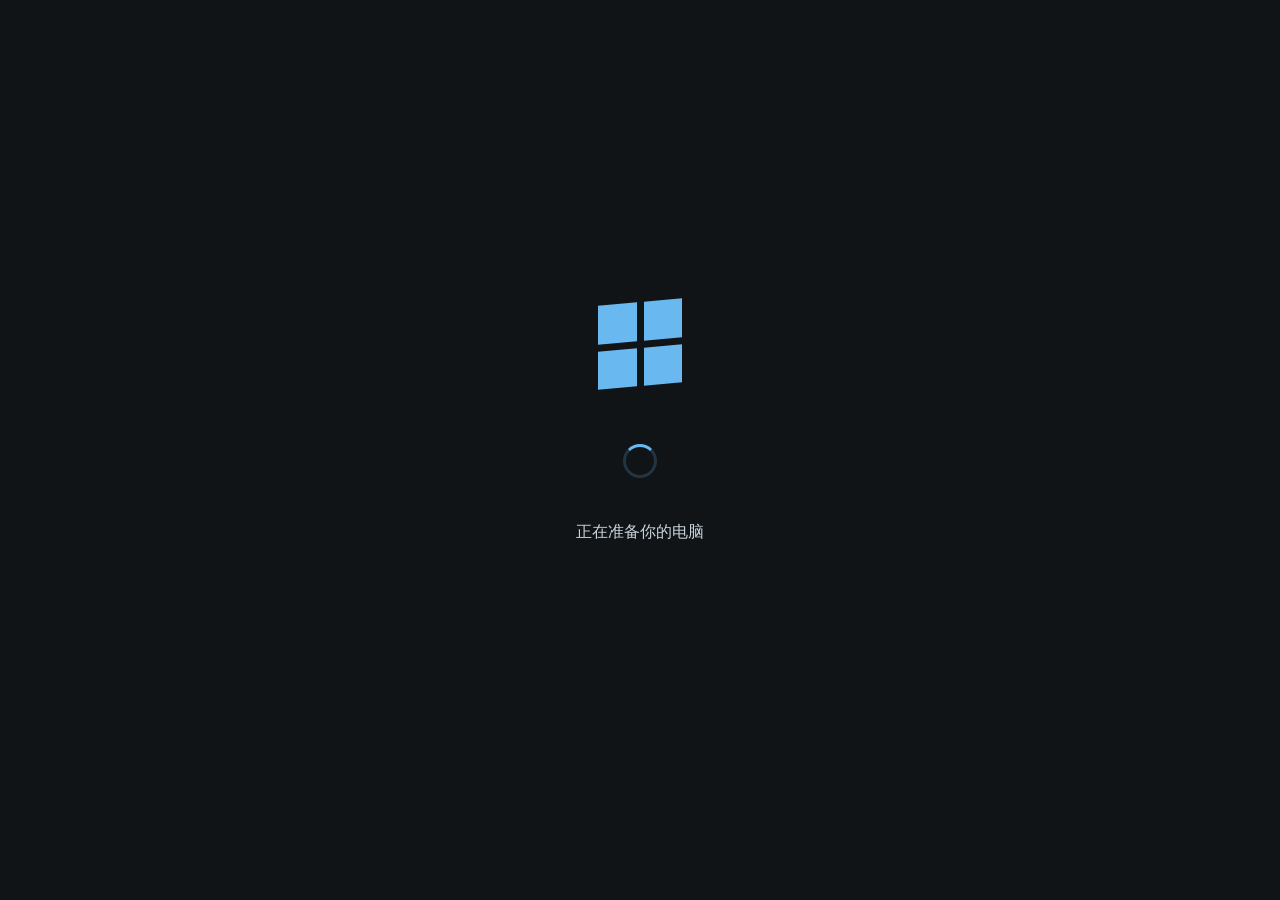
==== index.html @ 52cd8ab9 "deploy: publish obfuscated A/B builds" ====
<!doctype html>
<html lang="zh-CN">
  <head>
    <meta charset="UTF-8" />
    <meta name="viewport" content="width=device-width, initial-scale=1.0" />
    <meta name="theme-color" content="#18333e" />
    <link rel="icon" type="image/svg+xml" href="./favicon.svg" />
    <meta name="description" content="新生上线自由探索样品：在新电脑桌面自由探索，操作自动形成成绩记录与对应 Flag。" />
    <title>新生上线 · 自由探索电脑</title>
    <script type="module" crossorigin src="./assets/index-BXFyCwIq.js"></script>
    <link rel="stylesheet" crossorigin href="./assets/index-CsnojSTi.css">
  </head>
  <body>
    <div id="root"></div>
  </body>
</html>
---- assets/index-CsnojSTi.css ----
*,:before,:after{--tw-border-spacing-x: 0;--tw-border-spacing-y: 0;--tw-translate-x: 0;--tw-translate-y: 0;--tw-rotate: 0;--tw-skew-x: 0;--tw-skew-y: 0;--tw-scale-x: 1;--tw-scale-y: 1;--tw-pan-x: ;--tw-pan-y: ;--tw-pinch-zoom: ;--tw-scroll-snap-strictness: proximity;--tw-gradient-from-position: ;--tw-gradient-via-position: ;--tw-gradient-to-position: ;--tw-ordinal: ;--tw-slashed-zero: ;--tw-numeric-figure: ;--tw-numeric-spacing: ;--tw-numeric-fraction: ;--tw-ring-inset: ;--tw-ring-offset-width: 0px;--tw-ring-offset-color: #fff;--tw-ring-color: rgb(59 130 246 / .5);--tw-ring-offset-shadow: 0 0 #0000;--tw-ring-shadow: 0 0 #0000;--tw-shadow: 0 0 #0000;--tw-shadow-colored: 0 0 #0000;--tw-blur: ;--tw-brightness: ;--tw-contrast: ;--tw-grayscale: ;--tw-hue-rotate: ;--tw-invert: ;--tw-saturate: ;--tw-sepia: ;--tw-drop-shadow: ;--tw-backdrop-blur: ;--tw-backdrop-brightness: ;--tw-backdrop-contrast: ;--tw-backdrop-grayscale: ;--tw-backdrop-hue-rotate: ;--tw-backdrop-invert: ;--tw-backdrop-opacity: ;--tw-backdrop-saturate: ;--tw-backdrop-sepia: ;--tw-contain-size: ;--tw-contain-layout: ;--tw-contain-paint: ;--tw-contain-style: }::backdrop{--tw-border-spacing-x: 0;--tw-border-spacing-y: 0;--tw-translate-x: 0;--tw-translate-y: 0;--tw-rotate: 0;--tw-skew-x: 0;--tw-skew-y: 0;--tw-scale-x: 1;--tw-scale-y: 1;--tw-pan-x: ;--tw-pan-y: ;--tw-pinch-zoom: ;--tw-scroll-snap-strictness: proximity;--tw-gradient-from-position: ;--tw-gradient-via-position: ;--tw-gradient-to-position: ;--tw-ordinal: ;--tw-slashed-zero: ;--tw-numeric-figure: ;--tw-numeric-spacing: ;--tw-numeric-fraction: ;--tw-ring-inset: ;--tw-ring-offset-width: 0px;--tw-ring-offset-color: #fff;--tw-ring-color: rgb(59 130 246 / .5);--tw-ring-offset-shadow: 0 0 #0000;--tw-ring-shadow: 0 0 #0000;--tw-shadow: 0 0 #0000;--tw-shadow-colored: 0 0 #0000;--tw-blur: ;--tw-brightness: ;--tw-contrast: ;--tw-grayscale: ;--tw-hue-rotate: ;--tw-invert: ;--tw-saturate: ;--tw-sepia: ;--tw-drop-shadow: ;--tw-backdrop-blur: ;--tw-backdrop-brightness: ;--tw-backdrop-contrast: ;--tw-backdrop-grayscale: ;--tw-backdrop-hue-rotate: ;--tw-backdrop-invert: ;--tw-backdrop-opacity: ;--tw-backdrop-saturate: ;--tw-backdrop-sepia: ;--tw-contain-size: ;--tw-contain-layout: ;--tw-contain-paint: ;--tw-contain-style: }*,:before,:after{box-sizing:border-box;border-width:0;border-style:solid;border-color:#e5e7eb}:before,:after{--tw-content: ""}html,:host{line-height:1.5;-webkit-text-size-adjust:100%;-moz-tab-size:4;-o-tab-size:4;tab-size:4;font-family:ui-sans-serif,system-ui,sans-serif,"Apple Color Emoji","Segoe UI Emoji",Segoe UI Symbol,"Noto Color Emoji";font-feature-settings:normal;font-variation-settings:normal;-webkit-tap-highlight-color:transparent}body{margin:0;line-height:inherit}hr{height:0;color:inherit;border-top-width:1px}abbr:where([title]){-webkit-text-decoration:underline dotted;text-decoration:underline dotted}h1,h2,h3,h4,h5,h6{font-size:inherit;font-weight:inherit}a{color:inherit;text-decoration:inherit}b,strong{font-weight:bolder}code,kbd,samp,pre{font-family:ui-monospace,SFMono-Regular,Menlo,Monaco,Consolas,Liberation Mono,Courier New,monospace;font-feature-settings:normal;font-variation-settings:normal;font-size:1em}small{font-size:80%}sub,sup{font-size:75%;line-height:0;position:relative;vertical-align:baseline}sub{bottom:-.25em}sup{top:-.5em}table{text-indent:0;border-color:inherit;border-collapse:collapse}button,input,optgroup,select,textarea{font-family:inherit;font-feature-settings:inherit;font-variation-settings:inherit;font-size:100%;font-weight:inherit;line-height:inherit;letter-spacing:inherit;color:inherit;margin:0;padding:0}button,select{text-transform:none}button,input:where([type=button]),input:where([type=reset]),input:where([type=submit]){-webkit-appearance:button;background-color:transparent;background-image:none}:-moz-focusring{outline:auto}:-moz-ui-invalid{box-shadow:none}progress{vertical-align:baseline}::-webkit-inner-spin-button,::-webkit-outer-spin-button{height:auto}[type=search]{-webkit-appearance:textfield;outline-offset:-2px}::-webkit-search-decoration{-webkit-appearance:none}::-webkit-file-upload-button{-webkit-appearance:button;font:inherit}summary{display:list-item}blockquote,dl,dd,h1,h2,h3,h4,h5,h6,hr,figure,p,pre{margin:0}fieldset{margin:0;padding:0}legend{padding:0}ol,ul,menu{list-style:none;margin:0;padding:0}dialog{padding:0}textarea{resize:vertical}input::-moz-placeholder,textarea::-moz-placeholder{opacity:1;color:#9ca3af}input::placeholder,textarea::placeholder{opacity:1;color:#9ca3af}button,[role=button]{cursor:pointer}:disabled{cursor:default}img,svg,video,canvas,audio,iframe,embed,object{display:block;vertical-align:middle}img,video{max-width:100%;height:auto}[hidden]:where(:not([hidden=until-found])){display:none}:root{--background: 165 12% 94%;--foreground: 197 42% 16%;--border: 165 13% 86%;--ring: 176 69% 28%}html{min-width:320px;background:#edf1f0}body{margin:0;min-width:320px;min-height:100dvh;font-family:Microsoft YaHei,PingFang SC,Noto Sans CJK SC,Source Han Sans SC,sans-serif;color:#18303b;background:#edf1f0;-webkit-font-smoothing:antialiased;text-rendering:optimizeLegibility}button,input{font-family:inherit}::-moz-selection{color:#18303b;background:#b9ddd5}::selection{color:#18303b;background:#b9ddd5}.sr-only{position:absolute;width:1px;height:1px;padding:0;margin:-1px;overflow:hidden;clip:rect(0,0,0,0);white-space:nowrap;border-width:0}.pointer-events-none{pointer-events:none}.visible{visibility:visible}.invisible{visibility:hidden}.fixed{position:fixed}.absolute{position:absolute}.relative{position:relative}.inset-0{inset:0}.inset-x-0{left:0;right:0}.inset-y-0{top:0;bottom:0}.-bottom-12{bottom:-3rem}.-left-12{left:-3rem}.-right-12{right:-3rem}.-top-12{top:-3rem}.bottom-0{bottom:0}.left-0{left:0}.left-1\/2{left:50%}.left-2{left:.5rem}.left-\[50\%\]{left:50%}.right-0{right:0}.right-1{right:.25rem}.right-2{right:.5rem}.right-3{right:.75rem}.right-4{right:1rem}.top-0{top:0}.top-1\.5{top:.375rem}.top-1\/2{top:50%}.top-3\.5{top:.875rem}.top-4{top:1rem}.top-\[1px\]{top:1px}.top-\[50\%\]{top:50%}.top-\[60\%\]{top:60%}.top-full{top:100%}.isolate{isolation:isolate}.z-10{z-index:10}.z-20{z-index:20}.z-50{z-index:50}.z-\[1\]{z-index:1}.order-first{order:-9999}.order-last{order:9999}.col-start-2{grid-column-start:2}.row-span-2{grid-row:span 2 / span 2}.row-start-1{grid-row-start:1}.\!m-0{margin:0!important}.-mx-1{margin-left:-.25rem;margin-right:-.25rem}.-my-2{margin-top:-.5rem;margin-bottom:-.5rem}.mx-2{margin-left:.5rem;margin-right:.5rem}.mx-3\.5{margin-left:.875rem;margin-right:.875rem}.mx-auto{margin-left:auto;margin-right:auto}.my-0{margin-top:0;margin-bottom:0}.my-0\.5{margin-top:.125rem;margin-bottom:.125rem}.my-1{margin-top:.25rem;margin-bottom:.25rem}.-ml-4{margin-left:-1rem}.-mt-4{margin-top:-1rem}.mb-2{margin-bottom:.5rem}.mb-3{margin-bottom:.75rem}.ml-1{margin-left:.25rem}.ml-4{margin-left:1rem}.ml-auto{margin-left:auto}.mt-1\.5{margin-top:.375rem}.mt-2{margin-top:.5rem}.mt-4{margin-top:1rem}.mt-auto{margin-top:auto}.line-clamp-1{overflow:hidden;display:-webkit-box;-webkit-box-orient:vertical;-webkit-line-clamp:1}.line-clamp-2{overflow:hidden;display:-webkit-box;-webkit-box-orient:vertical;-webkit-line-clamp:2}.block{display:block}.flex{display:flex}.inline-flex{display:inline-flex}.table{display:table}.table-caption{display:table-caption}.table-cell{display:table-cell}.table-row{display:table-row}.grid{display:grid}.contents{display:contents}.hidden{display:none}.aspect-square{aspect-ratio:1 / 1}.aspect-video{aspect-ratio:16 / 9}.size-10{width:2.5rem;height:2.5rem}.size-2{width:.5rem;height:.5rem}.size-2\.5{width:.625rem;height:.625rem}.size-3{width:.75rem;height:.75rem}.size-3\.5{width:.875rem;height:.875rem}.size-4{width:1rem;height:1rem}.size-6{width:1.5rem;height:1.5rem}.size-7{width:1.75rem;height:1.75rem}.size-8{width:2rem;height:2rem}.size-9{width:2.25rem;height:2.25rem}.size-auto{width:auto;height:auto}.size-full{width:100%;height:100%}.h-1\.5{height:.375rem}.h-10{height:2.5rem}.h-12{height:3rem}.h-2{height:.5rem}.h-2\.5{height:.625rem}.h-4{height:1rem}.h-5{height:1.25rem}.h-6{height:1.5rem}.h-7{height:1.75rem}.h-8{height:2rem}.h-9{height:2.25rem}.h-\[1\.15rem\]{height:1.15rem}.h-\[calc\(100\%-1px\)\]{height:calc(100% - 1px)}.h-\[var\(--radix-navigation-menu-viewport-height\)\]{height:var(--radix-navigation-menu-viewport-height)}.h-\[var\(--radix-select-trigger-height\)\]{height:var(--radix-select-trigger-height)}.h-auto{height:auto}.h-full{height:100%}.h-px{height:1px}.h-svh{height:100svh}.max-h-\[300px\]{max-height:300px}.min-h-0{min-height:0px}.min-h-16{min-height:4rem}.min-h-4{min-height:1rem}.min-h-svh{min-height:100svh}.w-0{width:0px}.w-1{width:.25rem}.w-2{width:.5rem}.w-2\.5{width:.625rem}.w-3{width:.75rem}.w-3\/4{width:75%}.w-4{width:1rem}.w-5{width:1.25rem}.w-64{width:16rem}.w-72{width:18rem}.w-8{width:2rem}.w-9{width:2.25rem}.w-\[100px\]{width:100px}.w-auto{width:auto}.w-fit{width:-moz-fit-content;width:fit-content}.w-full{width:100%}.w-max{width:-moz-max-content;width:max-content}.w-px{width:1px}.min-w-0{min-width:0px}.min-w-10{min-width:2.5rem}.min-w-5{min-width:1.25rem}.min-w-8{min-width:2rem}.min-w-9{min-width:2.25rem}.min-w-\[12rem\]{min-width:12rem}.min-w-\[8rem\]{min-width:8rem}.min-w-\[var\(--radix-select-trigger-width\)\]{min-width:var(--radix-select-trigger-width)}.max-w-\[calc\(100\%-2rem\)\]{max-width:calc(100% - 2rem)}.max-w-max{max-width:-moz-max-content;max-width:max-content}.max-w-sm{max-width:24rem}.flex-1{flex:1 1 0%}.shrink-0{flex-shrink:0}.grow{flex-grow:1}.grow-0{flex-grow:0}.basis-full{flex-basis:100%}.caption-bottom{caption-side:bottom}.border-collapse{border-collapse:collapse}.-translate-x-1\/2{--tw-translate-x: -50%;transform:translate(var(--tw-translate-x),var(--tw-translate-y)) rotate(var(--tw-rotate)) skew(var(--tw-skew-x)) skewY(var(--tw-skew-y)) scaleX(var(--tw-scale-x)) scaleY(var(--tw-scale-y))}.-translate-x-px{--tw-translate-x: -1px;transform:translate(var(--tw-translate-x),var(--tw-translate-y)) rotate(var(--tw-rotate)) skew(var(--tw-skew-x)) skewY(var(--tw-skew-y)) scaleX(var(--tw-scale-x)) scaleY(var(--tw-scale-y))}.-translate-y-1\/2{--tw-translate-y: -50%;transform:translate(var(--tw-translate-x),var(--tw-translate-y)) rotate(var(--tw-rotate)) skew(var(--tw-skew-x)) skewY(var(--tw-skew-y)) scaleX(var(--tw-scale-x)) scaleY(var(--tw-scale-y))}.translate-x-\[-50\%\]{--tw-translate-x: -50%;transform:translate(var(--tw-translate-x),var(--tw-translate-y)) rotate(var(--tw-rotate)) skew(var(--tw-skew-x)) skewY(var(--tw-skew-y)) scaleX(var(--tw-scale-x)) scaleY(var(--tw-scale-y))}.translate-x-px{--tw-translate-x: 1px;transform:translate(var(--tw-translate-x),var(--tw-translate-y)) rotate(var(--tw-rotate)) skew(var(--tw-skew-x)) skewY(var(--tw-skew-y)) scaleX(var(--tw-scale-x)) scaleY(var(--tw-scale-y))}.translate-y-0\.5{--tw-translate-y: .125rem;transform:translate(var(--tw-translate-x),var(--tw-translate-y)) rotate(var(--tw-rotate)) skew(var(--tw-skew-x)) skewY(var(--tw-skew-y)) scaleX(var(--tw-scale-x)) scaleY(var(--tw-scale-y))}.translate-y-\[-50\%\]{--tw-translate-y: -50%;transform:translate(var(--tw-translate-x),var(--tw-translate-y)) rotate(var(--tw-rotate)) skew(var(--tw-skew-x)) skewY(var(--tw-skew-y)) scaleX(var(--tw-scale-x)) scaleY(var(--tw-scale-y))}.translate-y-\[calc\(-50\%_-_2px\)\]{--tw-translate-y: calc(-50% - 2px) ;transform:translate(var(--tw-translate-x),var(--tw-translate-y)) rotate(var(--tw-rotate)) skew(var(--tw-skew-x)) skewY(var(--tw-skew-y)) scaleX(var(--tw-scale-x)) scaleY(var(--tw-scale-y))}.rotate-45{--tw-rotate: 45deg;transform:translate(var(--tw-translate-x),var(--tw-translate-y)) rotate(var(--tw-rotate)) skew(var(--tw-skew-x)) skewY(var(--tw-skew-y)) scaleX(var(--tw-scale-x)) scaleY(var(--tw-scale-y))}.rotate-90{--tw-rotate: 90deg;transform:translate(var(--tw-translate-x),var(--tw-translate-y)) rotate(var(--tw-rotate)) skew(var(--tw-skew-x)) skewY(var(--tw-skew-y)) scaleX(var(--tw-scale-x)) scaleY(var(--tw-scale-y))}.transform{transform:translate(var(--tw-translate-x),var(--tw-translate-y)) rotate(var(--tw-rotate)) skew(var(--tw-skew-x)) skewY(var(--tw-skew-y)) scaleX(var(--tw-scale-x)) scaleY(var(--tw-scale-y))}@keyframes caret-blink{0%,70%,to{opacity:1}20%,50%{opacity:0}}.animate-caret-blink{animation:caret-blink 1.25s ease-out infinite}@keyframes pulse{50%{opacity:.5}}.animate-pulse{animation:pulse 2s cubic-bezier(.4,0,.6,1) infinite}.animate-spin{animation:spin 1s linear infinite}.cursor-default{cursor:default}.cursor-text{cursor:text}.touch-none{touch-action:none}.select-none{-webkit-user-select:none;-moz-user-select:none;user-select:none}.resize-none{resize:none}.resize{resize:both}.scroll-my-1{scroll-margin-top:.25rem;scroll-margin-bottom:.25rem}.scroll-py-1{scroll-padding-top:.25rem;scroll-padding-bottom:.25rem}.list-disc{list-style-type:disc}.list-none{list-style-type:none}.auto-rows-min{grid-auto-rows:min-content}.grid-cols-\[0_1fr\]{grid-template-columns:0 1fr}.grid-rows-\[auto_auto\]{grid-template-rows:auto auto}.flex-row{flex-direction:row}.flex-col{flex-direction:column}.flex-col-reverse{flex-direction:column-reverse}.flex-wrap{flex-wrap:wrap}.place-content-center{place-content:center}.items-start{align-items:flex-start}.items-end{align-items:flex-end}.items-center{align-items:center}.items-stretch{align-items:stretch}.justify-start{justify-content:flex-start}.justify-center{justify-content:center}.justify-between{justify-content:space-between}.justify-items-start{justify-items:start}.gap-0\.5{gap:.125rem}.gap-1{gap:.25rem}.gap-1\.5{gap:.375rem}.gap-2{gap:.5rem}.gap-2\.5{gap:.625rem}.gap-3{gap:.75rem}.gap-4{gap:1rem}.gap-6{gap:1.5rem}.gap-7{gap:1.75rem}.gap-\[--spacing\(var\(--gap\)\)\]{gap:var(--spacing(var(--gap)))}.gap-y-0\.5{row-gap:.125rem}.self-start{align-self:flex-start}.self-stretch{align-self:stretch}.justify-self-end{justify-self:end}.overflow-auto{overflow:auto}.overflow-hidden{overflow:hidden}.overflow-x-auto{overflow-x:auto}.overflow-y-auto{overflow-y:auto}.overflow-x-hidden{overflow-x:hidden}.whitespace-nowrap{white-space:nowrap}.text-balance{text-wrap:balance}.break-words{overflow-wrap:break-word}.rounded-\[2px\]{border-radius:2px}.rounded-\[4px\]{border-radius:4px}.rounded-\[calc\(var\(--radius\)-5px\)\]{border-radius:calc(var(--radius) - 5px)}.rounded-\[inherit\]{border-radius:inherit}.rounded-full{border-radius:9999px}.rounded-lg{border-radius:var(--radius)}.rounded-md{border-radius:calc(var(--radius) - 2px)}.rounded-none{border-radius:0}.rounded-sm{border-radius:calc(var(--radius) - 4px)}.rounded-xl{border-radius:calc(var(--radius) + 4px)}.rounded-xs{border-radius:calc(var(--radius) - 6px)}.rounded-l-md{border-top-left-radius:calc(var(--radius) - 2px);border-bottom-left-radius:calc(var(--radius) - 2px)}.rounded-r-md{border-top-right-radius:calc(var(--radius) - 2px);border-bottom-right-radius:calc(var(--radius) - 2px)}.rounded-tl-sm{border-top-left-radius:calc(var(--radius) - 4px)}.border{border-width:1px}.border-0{border-width:0px}.border-\[1\.5px\]{border-width:1.5px}.border-y{border-top-width:1px;border-bottom-width:1px}.border-b{border-bottom-width:1px}.border-l{border-left-width:1px}.border-r{border-right-width:1px}.border-t{border-top-width:1px}.border-dashed{border-style:dashed}.border-border{border-color:hsl(var(--border))}.border-border\/50{border-color:hsl(var(--border) / .5)}.border-input{border-color:hsl(var(--input))}.border-primary{border-color:hsl(var(--primary))}.border-sidebar-border{border-color:hsl(var(--sidebar-border))}.border-transparent{border-color:transparent}.border-l-transparent{border-left-color:transparent}.border-t-transparent{border-top-color:transparent}.bg-accent{background-color:hsl(var(--accent))}.bg-background{background-color:hsl(var(--background))}.bg-black\/50{background-color:#00000080}.bg-border{background-color:hsl(var(--border))}.bg-card{background-color:hsl(var(--card))}.bg-destructive{--tw-bg-opacity: 1;background-color:hsl(var(--destructive) / var(--tw-bg-opacity, 1))}.bg-foreground{background-color:hsl(var(--foreground))}.bg-input{background-color:hsl(var(--input))}.bg-muted{background-color:hsl(var(--muted))}.bg-muted\/50{background-color:hsl(var(--muted) / .5)}.bg-popover{background-color:hsl(var(--popover))}.bg-primary{background-color:hsl(var(--primary))}.bg-primary\/20{background-color:hsl(var(--primary) / .2)}.bg-secondary{background-color:hsl(var(--secondary))}.bg-sidebar{background-color:hsl(var(--sidebar-background))}.bg-sidebar-border{background-color:hsl(var(--sidebar-border))}.bg-transparent{background-color:transparent}.bg-white{--tw-bg-opacity: 1;background-color:rgb(255 255 255 / var(--tw-bg-opacity, 1))}.fill-current{fill:currentColor}.fill-foreground{fill:hsl(var(--foreground))}.fill-primary{fill:hsl(var(--primary))}.p-0{padding:0}.p-1{padding:.25rem}.p-2{padding:.5rem}.p-3{padding:.75rem}.p-4{padding:1rem}.p-6{padding:1.5rem}.p-\[3px\]{padding:3px}.p-px{padding:1px}.px-1{padding-left:.25rem;padding-right:.25rem}.px-1\.5{padding-left:.375rem;padding-right:.375rem}.px-2{padding-left:.5rem;padding-right:.5rem}.px-2\.5{padding-left:.625rem;padding-right:.625rem}.px-3{padding-left:.75rem;padding-right:.75rem}.px-4{padding-left:1rem;padding-right:1rem}.px-6{padding-left:1.5rem;padding-right:1.5rem}.py-0\.5{padding-top:.125rem;padding-bottom:.125rem}.py-1{padding-top:.25rem;padding-bottom:.25rem}.py-1\.5{padding-top:.375rem;padding-bottom:.375rem}.py-2{padding-top:.5rem;padding-bottom:.5rem}.py-3{padding-top:.75rem;padding-bottom:.75rem}.py-4{padding-top:1rem;padding-bottom:1rem}.py-6{padding-top:1.5rem;padding-bottom:1.5rem}.pb-3{padding-bottom:.75rem}.pb-4{padding-bottom:1rem}.pl-2{padding-left:.5rem}.pl-3{padding-left:.75rem}.pl-4{padding-left:1rem}.pl-8{padding-left:2rem}.pr-1{padding-right:.25rem}.pr-2{padding-right:.5rem}.pr-2\.5{padding-right:.625rem}.pr-3{padding-right:.75rem}.pr-8{padding-right:2rem}.pt-0{padding-top:0}.pt-3{padding-top:.75rem}.pt-4{padding-top:1rem}.text-left{text-align:left}.text-center{text-align:center}.align-middle{vertical-align:middle}.font-mono{font-family:ui-monospace,SFMono-Regular,Menlo,Monaco,Consolas,Liberation Mono,Courier New,monospace}.font-sans{font-family:ui-sans-serif,system-ui,sans-serif,"Apple Color Emoji","Segoe UI Emoji",Segoe UI Symbol,"Noto Color Emoji"}.text-\[0\.8rem\]{font-size:.8rem}.text-base{font-size:1rem;line-height:1.5rem}.text-lg{font-size:1.125rem;line-height:1.75rem}.text-sm{font-size:.875rem;line-height:1.25rem}.text-sm\/relaxed{font-size:.875rem;line-height:1.625}.text-xs{font-size:.75rem;line-height:1rem}.font-medium{font-weight:500}.font-normal{font-weight:400}.font-semibold{font-weight:600}.tabular-nums{--tw-numeric-spacing: tabular-nums;font-variant-numeric:var(--tw-ordinal) var(--tw-slashed-zero) var(--tw-numeric-figure) var(--tw-numeric-spacing) var(--tw-numeric-fraction)}.leading-none{line-height:1}.leading-normal{line-height:1.5}.leading-snug{line-height:1.375}.tracking-tight{letter-spacing:-.025em}.tracking-widest{letter-spacing:.1em}.text-accent-foreground{color:hsl(var(--accent-foreground))}.text-background{color:hsl(var(--background))}.text-card-foreground{color:hsl(var(--card-foreground))}.text-current{color:currentColor}.text-destructive{--tw-text-opacity: 1;color:hsl(var(--destructive) / var(--tw-text-opacity, 1))}.text-foreground{color:hsl(var(--foreground))}.text-muted-foreground{color:hsl(var(--muted-foreground))}.text-popover-foreground{color:hsl(var(--popover-foreground))}.text-primary{color:hsl(var(--primary))}.text-primary-foreground{color:hsl(var(--primary-foreground))}.text-secondary-foreground{color:hsl(var(--secondary-foreground))}.text-sidebar-foreground{color:hsl(var(--sidebar-foreground))}.text-sidebar-foreground\/70{color:hsl(var(--sidebar-foreground) / .7)}.text-white{--tw-text-opacity: 1;color:rgb(255 255 255 / var(--tw-text-opacity, 1))}.underline-offset-4{text-underline-offset:4px}.opacity-0{opacity:0}.opacity-50{opacity:.5}.opacity-70{opacity:.7}.shadow{--tw-shadow: 0 1px 3px 0 rgb(0 0 0 / .1), 0 1px 2px -1px rgb(0 0 0 / .1);--tw-shadow-colored: 0 1px 3px 0 var(--tw-shadow-color), 0 1px 2px -1px var(--tw-shadow-color);box-shadow:var(--tw-ring-offset-shadow, 0 0 #0000),var(--tw-ring-shadow, 0 0 #0000),var(--tw-shadow)}.shadow-\[0_0_0_1px_hsl\(var\(--sidebar-border\)\)\]{--tw-shadow: 0 0 0 1px hsl(var(--sidebar-border));--tw-shadow-colored: 0 0 0 1px var(--tw-shadow-color);box-shadow:var(--tw-ring-offset-shadow, 0 0 #0000),var(--tw-ring-shadow, 0 0 #0000),var(--tw-shadow)}.shadow-lg{--tw-shadow: 0 10px 15px -3px rgb(0 0 0 / .1), 0 4px 6px -4px rgb(0 0 0 / .1);--tw-shadow-colored: 0 10px 15px -3px var(--tw-shadow-color), 0 4px 6px -4px var(--tw-shadow-color);box-shadow:var(--tw-ring-offset-shadow, 0 0 #0000),var(--tw-ring-shadow, 0 0 #0000),var(--tw-shadow)}.shadow-md{--tw-shadow: 0 4px 6px -1px rgb(0 0 0 / .1), 0 2px 4px -2px rgb(0 0 0 / .1);--tw-shadow-colored: 0 4px 6px -1px var(--tw-shadow-color), 0 2px 4px -2px var(--tw-shadow-color);box-shadow:var(--tw-ring-offset-shadow, 0 0 #0000),var(--tw-ring-shadow, 0 0 #0000),var(--tw-shadow)}.shadow-none{--tw-shadow: 0 0 #0000;--tw-shadow-colored: 0 0 #0000;box-shadow:var(--tw-ring-offset-shadow, 0 0 #0000),var(--tw-ring-shadow, 0 0 #0000),var(--tw-shadow)}.shadow-sm{--tw-shadow: 0 1px 2px 0 rgb(0 0 0 / .05);--tw-shadow-colored: 0 1px 2px 0 var(--tw-shadow-color);box-shadow:var(--tw-ring-offset-shadow, 0 0 #0000),var(--tw-ring-shadow, 0 0 #0000),var(--tw-shadow)}.shadow-xl{--tw-shadow: 0 20px 25px -5px rgb(0 0 0 / .1), 0 8px 10px -6px rgb(0 0 0 / .1);--tw-shadow-colored: 0 20px 25px -5px var(--tw-shadow-color), 0 8px 10px -6px var(--tw-shadow-color);box-shadow:var(--tw-ring-offset-shadow, 0 0 #0000),var(--tw-ring-shadow, 0 0 #0000),var(--tw-shadow)}.shadow-xs{--tw-shadow: 0 1px 2px 0 rgb(0 0 0 / .05);--tw-shadow-colored: 0 1px 2px 0 var(--tw-shadow-color);box-shadow:var(--tw-ring-offset-shadow, 0 0 #0000),var(--tw-ring-shadow, 0 0 #0000),var(--tw-shadow)}.outline-none{outline:2px solid transparent;outline-offset:2px}.outline{outline-style:solid}.ring-0{--tw-ring-offset-shadow: var(--tw-ring-inset) 0 0 0 var(--tw-ring-offset-width) var(--tw-ring-offset-color);--tw-ring-shadow: var(--tw-ring-inset) 0 0 0 calc(0px + var(--tw-ring-offset-width)) var(--tw-ring-color);box-shadow:var(--tw-ring-offset-shadow),var(--tw-ring-shadow),var(--tw-shadow, 0 0 #0000)}.ring-ring\/50{--tw-ring-color: hsl(var(--ring) / .5)}.ring-sidebar-ring{--tw-ring-color: hsl(var(--sidebar-ring))}.ring-offset-background{--tw-ring-offset-color: hsl(var(--background))}.filter{filter:var(--tw-blur) var(--tw-brightness) var(--tw-contrast) var(--tw-grayscale) var(--tw-hue-rotate) var(--tw-invert) var(--tw-saturate) var(--tw-sepia) var(--tw-drop-shadow)}.transition{transition-property:color,background-color,border-color,text-decoration-color,fill,stroke,opacity,box-shadow,transform,filter,backdrop-filter;transition-timing-function:cubic-bezier(.4,0,.2,1);transition-duration:.15s}.transition-\[color\,box-shadow\]{transition-property:color,box-shadow;transition-timing-function:cubic-bezier(.4,0,.2,1);transition-duration:.15s}.transition-\[left\,right\,width\]{transition-property:left,right,width;transition-timing-function:cubic-bezier(.4,0,.2,1);transition-duration:.15s}.transition-\[margin\,opacity\]{transition-property:margin,opacity;transition-timing-function:cubic-bezier(.4,0,.2,1);transition-duration:.15s}.transition-\[width\,height\,padding\]{transition-property:width,height,padding;transition-timing-function:cubic-bezier(.4,0,.2,1);transition-duration:.15s}.transition-\[width\]{transition-property:width;transition-timing-function:cubic-bezier(.4,0,.2,1);transition-duration:.15s}.transition-all{transition-property:all;transition-timing-function:cubic-bezier(.4,0,.2,1);transition-duration:.15s}.transition-colors{transition-property:color,background-color,border-color,text-decoration-color,fill,stroke;transition-timing-function:cubic-bezier(.4,0,.2,1);transition-duration:.15s}.transition-none{transition-property:none}.transition-opacity{transition-property:opacity;transition-timing-function:cubic-bezier(.4,0,.2,1);transition-duration:.15s}.transition-shadow{transition-property:box-shadow;transition-timing-function:cubic-bezier(.4,0,.2,1);transition-duration:.15s}.transition-transform{transition-property:transform;transition-timing-function:cubic-bezier(.4,0,.2,1);transition-duration:.15s}.duration-100{transition-duration:.1s}.duration-1000{transition-duration:1s}.duration-200{transition-duration:.2s}.duration-300{transition-duration:.3s}.ease-in-out{transition-timing-function:cubic-bezier(.4,0,.2,1)}.ease-linear{transition-timing-function:linear}@keyframes enter{0%{opacity:var(--tw-enter-opacity, 1);transform:translate3d(var(--tw-enter-translate-x, 0),var(--tw-enter-translate-y, 0),0) scale3d(var(--tw-enter-scale, 1),var(--tw-enter-scale, 1),var(--tw-enter-scale, 1)) rotate(var(--tw-enter-rotate, 0))}}@keyframes exit{to{opacity:var(--tw-exit-opacity, 1);transform:translate3d(var(--tw-exit-translate-x, 0),var(--tw-exit-translate-y, 0),0) scale3d(var(--tw-exit-scale, 1),var(--tw-exit-scale, 1),var(--tw-exit-scale, 1)) rotate(var(--tw-exit-rotate, 0))}}.animate-in{animation-name:enter;animation-duration:.15s;--tw-enter-opacity: initial;--tw-enter-scale: initial;--tw-enter-rotate: initial;--tw-enter-translate-x: initial;--tw-enter-translate-y: initial}.fade-in-0{--tw-enter-opacity: 0}.zoom-in-95{--tw-enter-scale: .95}.duration-100{animation-duration:.1s}.duration-1000{animation-duration:1s}.duration-200{animation-duration:.2s}.duration-300{animation-duration:.3s}.ease-in-out{animation-timing-function:cubic-bezier(.4,0,.2,1)}.ease-linear{animation-timing-function:linear}.\!running{animation-play-state:running!important}.running{animation-play-state:running}.\[--cell-size\:--spacing\(8\)\]{--cell-size: var(--spacing(8))}.selection\:bg-primary *::-moz-selection{background-color:hsl(var(--primary))}.selection\:bg-primary *::selection{background-color:hsl(var(--primary))}.selection\:text-primary-foreground *::-moz-selection{color:hsl(var(--primary-foreground))}.selection\:text-primary-foreground *::selection{color:hsl(var(--primary-foreground))}.selection\:bg-primary::-moz-selection{background-color:hsl(var(--primary))}.selection\:bg-primary::selection{background-color:hsl(var(--primary))}.selection\:text-primary-foreground::-moz-selection{color:hsl(var(--primary-foreground))}.selection\:text-primary-foreground::selection{color:hsl(var(--primary-foreground))}.file\:inline-flex::file-selector-button{display:inline-flex}.file\:h-7::file-selector-button{height:1.75rem}.file\:border-0::file-selector-button{border-width:0px}.file\:bg-transparent::file-selector-button{background-color:transparent}.file\:text-sm::file-selector-button{font-size:.875rem;line-height:1.25rem}.file\:font-medium::file-selector-button{font-weight:500}.file\:text-foreground::file-selector-button{color:hsl(var(--foreground))}.placeholder\:text-muted-foreground::-moz-placeholder{color:hsl(var(--muted-foreground))}.placeholder\:text-muted-foreground::placeholder{color:hsl(var(--muted-foreground))}.after\:absolute:after{content:var(--tw-content);position:absolute}.after\:-inset-2:after{content:var(--tw-content);inset:-.5rem}.after\:inset-y-0:after{content:var(--tw-content);top:0;bottom:0}.after\:left-1\/2:after{content:var(--tw-content);left:50%}.after\:w-1:after{content:var(--tw-content);width:.25rem}.after\:w-\[2px\]:after{content:var(--tw-content);width:2px}.after\:-translate-x-1\/2:after{content:var(--tw-content);--tw-translate-x: -50%;transform:translate(var(--tw-translate-x),var(--tw-translate-y)) rotate(var(--tw-rotate)) skew(var(--tw-skew-x)) skewY(var(--tw-skew-y)) scaleX(var(--tw-scale-x)) scaleY(var(--tw-scale-y))}.first\:rounded-l-md:first-child{border-top-left-radius:calc(var(--radius) - 2px);border-bottom-left-radius:calc(var(--radius) - 2px)}.first\:border-l:first-child{border-left-width:1px}.last\:mt-0:last-child{margin-top:0}.last\:rounded-r-md:last-child{border-top-right-radius:calc(var(--radius) - 2px);border-bottom-right-radius:calc(var(--radius) - 2px)}.last\:border-b-0:last-child{border-bottom-width:0px}.hover\:bg-accent:hover{background-color:hsl(var(--accent))}.hover\:bg-destructive\/90:hover{background-color:hsl(var(--destructive) / .9)}.hover\:bg-muted:hover{background-color:hsl(var(--muted))}.hover\:bg-muted\/50:hover{background-color:hsl(var(--muted) / .5)}.hover\:bg-primary\/90:hover{background-color:hsl(var(--primary) / .9)}.hover\:bg-secondary\/80:hover{background-color:hsl(var(--secondary) / .8)}.hover\:bg-sidebar-accent:hover{background-color:hsl(var(--sidebar-accent))}.hover\:text-accent-foreground:hover{color:hsl(var(--accent-foreground))}.hover\:text-foreground:hover{color:hsl(var(--foreground))}.hover\:text-muted-foreground:hover{color:hsl(var(--muted-foreground))}.hover\:text-sidebar-accent-foreground:hover{color:hsl(var(--sidebar-accent-foreground))}.hover\:underline:hover{text-decoration-line:underline}.hover\:opacity-100:hover{opacity:1}.hover\:shadow-\[0_0_0_1px_hsl\(var\(--sidebar-accent\)\)\]:hover{--tw-shadow: 0 0 0 1px hsl(var(--sidebar-accent));--tw-shadow-colored: 0 0 0 1px var(--tw-shadow-color);box-shadow:var(--tw-ring-offset-shadow, 0 0 #0000),var(--tw-ring-shadow, 0 0 #0000),var(--tw-shadow)}.hover\:ring-4:hover{--tw-ring-offset-shadow: var(--tw-ring-inset) 0 0 0 var(--tw-ring-offset-width) var(--tw-ring-offset-color);--tw-ring-shadow: var(--tw-ring-inset) 0 0 0 calc(4px + var(--tw-ring-offset-width)) var(--tw-ring-color);box-shadow:var(--tw-ring-offset-shadow),var(--tw-ring-shadow),var(--tw-shadow, 0 0 #0000)}.hover\:after\:bg-sidebar-border:hover:after{content:var(--tw-content);background-color:hsl(var(--sidebar-border))}.focus\:z-10:focus{z-index:10}.focus\:bg-accent:focus{background-color:hsl(var(--accent))}.focus\:text-accent-foreground:focus{color:hsl(var(--accent-foreground))}.focus\:ring-2:focus{--tw-ring-offset-shadow: var(--tw-ring-inset) 0 0 0 var(--tw-ring-offset-width) var(--tw-ring-offset-color);--tw-ring-shadow: var(--tw-ring-inset) 0 0 0 calc(2px + var(--tw-ring-offset-width)) var(--tw-ring-color);box-shadow:var(--tw-ring-offset-shadow),var(--tw-ring-shadow),var(--tw-shadow, 0 0 #0000)}.focus\:ring-ring:focus{--tw-ring-color: hsl(var(--ring))}.focus\:ring-offset-2:focus{--tw-ring-offset-width: 2px}.focus-visible\:z-10:focus-visible{z-index:10}.focus-visible\:border-ring:focus-visible{border-color:hsl(var(--ring))}.focus-visible\:outline-1:focus-visible{outline-width:1px}.focus-visible\:outline-ring:focus-visible{outline-color:hsl(var(--ring))}.focus-visible\:ring-0:focus-visible{--tw-ring-offset-shadow: var(--tw-ring-inset) 0 0 0 var(--tw-ring-offset-width) var(--tw-ring-offset-color);--tw-ring-shadow: var(--tw-ring-inset) 0 0 0 calc(0px + var(--tw-ring-offset-width)) var(--tw-ring-color);box-shadow:var(--tw-ring-offset-shadow),var(--tw-ring-shadow),var(--tw-shadow, 0 0 #0000)}.focus-visible\:ring-1:focus-visible{--tw-ring-offset-shadow: var(--tw-ring-inset) 0 0 0 var(--tw-ring-offset-width) var(--tw-ring-offset-color);--tw-ring-shadow: var(--tw-ring-inset) 0 0 0 calc(1px + var(--tw-ring-offset-width)) var(--tw-ring-color);box-shadow:var(--tw-ring-offset-shadow),var(--tw-ring-shadow),var(--tw-shadow, 0 0 #0000)}.focus-visible\:ring-2:focus-visible{--tw-ring-offset-shadow: var(--tw-ring-inset) 0 0 0 var(--tw-ring-offset-width) var(--tw-ring-offset-color);--tw-ring-shadow: var(--tw-ring-inset) 0 0 0 calc(2px + var(--tw-ring-offset-width)) var(--tw-ring-color);box-shadow:var(--tw-ring-offset-shadow),var(--tw-ring-shadow),var(--tw-shadow, 0 0 #0000)}.focus-visible\:ring-4:focus-visible{--tw-ring-offset-shadow: var(--tw-ring-inset) 0 0 0 var(--tw-ring-offset-width) var(--tw-ring-offset-color);--tw-ring-shadow: var(--tw-ring-inset) 0 0 0 calc(4px + var(--tw-ring-offset-width)) var(--tw-ring-color);box-shadow:var(--tw-ring-offset-shadow),var(--tw-ring-shadow),var(--tw-shadow, 0 0 #0000)}.focus-visible\:ring-\[3px\]:focus-visible{--tw-ring-offset-shadow: var(--tw-ring-inset) 0 0 0 var(--tw-ring-offset-width) var(--tw-ring-offset-color);--tw-ring-shadow: var(--tw-ring-inset) 0 0 0 calc(3px + var(--tw-ring-offset-width)) var(--tw-ring-color);box-shadow:var(--tw-ring-offset-shadow),var(--tw-ring-shadow),var(--tw-shadow, 0 0 #0000)}.focus-visible\:ring-destructive\/20:focus-visible{--tw-ring-color: hsl(var(--destructive) / .2)}.focus-visible\:ring-ring:focus-visible{--tw-ring-color: hsl(var(--ring))}.focus-visible\:ring-ring\/50:focus-visible{--tw-ring-color: hsl(var(--ring) / .5)}.focus-visible\:ring-offset-1:focus-visible{--tw-ring-offset-width: 1px}.active\:bg-sidebar-accent:active{background-color:hsl(var(--sidebar-accent))}.active\:text-sidebar-accent-foreground:active{color:hsl(var(--sidebar-accent-foreground))}.disabled\:pointer-events-none:disabled{pointer-events:none}.disabled\:cursor-not-allowed:disabled{cursor:not-allowed}.disabled\:opacity-50:disabled{opacity:.5}.group\/menu-item:focus-within .group-focus-within\/menu-item\:opacity-100{opacity:1}.group\/menu-item:hover .group-hover\/menu-item\:opacity-100{opacity:1}.peer\/menu-button:hover~.peer-hover\/menu-button\:text-sidebar-accent-foreground{color:hsl(var(--sidebar-accent-foreground))}.peer:disabled~.peer-disabled\:cursor-not-allowed{cursor:not-allowed}.peer:disabled~.peer-disabled\:opacity-50{opacity:.5}.has-\[\>button\]\:ml-\[-0\.45rem\]:has(>button){margin-left:-.45rem}.has-\[\>button\]\:mr-\[-0\.45rem\]:has(>button){margin-right:-.45rem}.has-\[\>kbd\]\:ml-\[-0\.35rem\]:has(>kbd){margin-left:-.35rem}.has-\[\>kbd\]\:mr-\[-0\.35rem\]:has(>kbd){margin-right:-.35rem}.has-\[\>\[data-align\=block-end\]\]\:h-auto:has(>[data-align=block-end]){height:auto}.has-\[\>\[data-align\=block-start\]\]\:h-auto:has(>[data-align=block-start]){height:auto}.has-\[\>textarea\]\:h-auto:has(>textarea){height:auto}.has-\[\>\[data-slot\=field\]\]\:w-full:has(>[data-slot=field]){width:100%}.has-\[\>svg\]\:grid-cols-\[calc\(var\(--spacing\)\*4\)_1fr\]:has(>svg){grid-template-columns:calc(var(--spacing) * 4) 1fr}.has-\[\>\[data-align\=block-end\]\]\:flex-col:has(>[data-align=block-end]){flex-direction:column}.has-\[\>\[data-align\=block-start\]\]\:flex-col:has(>[data-align=block-start]){flex-direction:column}.has-\[\>\[data-slot\=field\]\]\:flex-col:has(>[data-slot=field]){flex-direction:column}.has-\[\>\[data-slot\=field-content\]\]\:items-start:has(>[data-slot=field-content]){align-items:flex-start}.has-\[\>\[data-slot\=button-group\]\]\:gap-2:has(>[data-slot=button-group]){gap:.5rem}.has-\[\>\[data-slot\=checkbox-group\]\]\:gap-3:has(>[data-slot=checkbox-group]){gap:.75rem}.has-\[\>\[data-slot\=radio-group\]\]\:gap-3:has(>[data-slot=radio-group]){gap:.75rem}.has-\[\>svg\]\:gap-x-3:has(>svg){-moz-column-gap:.75rem;column-gap:.75rem}.has-\[\>\[data-slot\=field\]\]\:rounded-md:has(>[data-slot=field]){border-radius:calc(var(--radius) - 2px)}.has-\[\>\[data-slot\=field\]\]\:border:has(>[data-slot=field]){border-width:1px}.has-\[\[data-slot\=input-group-control\]\:focus-visible\]\:border-ring:has([data-slot=input-group-control]:focus-visible){border-color:hsl(var(--ring))}.has-\[\[data-slot\]\[aria-invalid\=true\]\]\:border-destructive:has([data-slot][aria-invalid=true]){--tw-border-opacity: 1;border-color:hsl(var(--destructive) / var(--tw-border-opacity, 1))}.has-\[\>svg\]\:p-0:has(>svg){padding:0}.has-\[\>svg\]\:px-2:has(>svg){padding-left:.5rem;padding-right:.5rem}.has-\[\>svg\]\:px-2\.5:has(>svg){padding-left:.625rem;padding-right:.625rem}.has-\[\>svg\]\:px-3:has(>svg){padding-left:.75rem;padding-right:.75rem}.has-\[\>svg\]\:px-4:has(>svg){padding-left:1rem;padding-right:1rem}.has-\[\[data-slot\=input-group-control\]\:focus-visible\]\:ring-\[3px\]:has([data-slot=input-group-control]:focus-visible){--tw-ring-offset-shadow: var(--tw-ring-inset) 0 0 0 var(--tw-ring-offset-width) var(--tw-ring-offset-color);--tw-ring-shadow: var(--tw-ring-inset) 0 0 0 calc(3px + var(--tw-ring-offset-width)) var(--tw-ring-color);box-shadow:var(--tw-ring-offset-shadow),var(--tw-ring-shadow),var(--tw-shadow, 0 0 #0000)}.has-\[\[data-slot\=input-group-control\]\:focus-visible\]\:ring-ring\/50:has([data-slot=input-group-control]:focus-visible){--tw-ring-color: hsl(var(--ring) / .5)}.has-\[\[data-slot\]\[aria-invalid\=true\]\]\:ring-destructive\/20:has([data-slot][aria-invalid=true]){--tw-ring-color: hsl(var(--destructive) / .2)}.group\/item:has([data-slot=item-description]) .group-has-\[\[data-slot\=item-description\]\]\/item\:translate-y-0\.5{--tw-translate-y: .125rem;transform:translate(var(--tw-translate-x),var(--tw-translate-y)) rotate(var(--tw-rotate)) skew(var(--tw-skew-x)) skewY(var(--tw-skew-y)) scaleX(var(--tw-scale-x)) scaleY(var(--tw-scale-y))}.group\/item:has([data-slot=item-description]) .group-has-\[\[data-slot\=item-description\]\]\/item\:self-start{align-self:flex-start}.group\/field:has([data-orientation=horizontal]) .group-has-\[\[data-orientation\=horizontal\]\]\/field\:text-balance{text-wrap:balance}.group\/input-group:has(>input) .group-has-\[\>input\]\/input-group\:pb-2\.5{padding-bottom:.625rem}.group\/input-group:has(>input) .group-has-\[\>input\]\/input-group\:pt-2\.5{padding-top:.625rem}.aria-disabled\:pointer-events-none[aria-disabled=true]{pointer-events:none}.aria-disabled\:opacity-50[aria-disabled=true]{opacity:.5}.aria-selected\:text-muted-foreground[aria-selected=true]{color:hsl(var(--muted-foreground))}.data-\[disabled\=true\]\:pointer-events-none[data-disabled=true],.data-\[disabled\]\:pointer-events-none[data-disabled]{pointer-events:none}.data-\[vaul-drawer-direction\=bottom\]\:inset-x-0[data-vaul-drawer-direction=bottom]{left:0;right:0}.data-\[vaul-drawer-direction\=left\]\:inset-y-0[data-vaul-drawer-direction=left],.data-\[vaul-drawer-direction\=right\]\:inset-y-0[data-vaul-drawer-direction=right]{top:0;bottom:0}.data-\[vaul-drawer-direction\=top\]\:inset-x-0[data-vaul-drawer-direction=top]{left:0;right:0}.data-\[vaul-drawer-direction\=bottom\]\:bottom-0[data-vaul-drawer-direction=bottom]{bottom:0}.data-\[vaul-drawer-direction\=left\]\:left-0[data-vaul-drawer-direction=left]{left:0}.data-\[vaul-drawer-direction\=right\]\:right-0[data-vaul-drawer-direction=right]{right:0}.data-\[vaul-drawer-direction\=top\]\:top-0[data-vaul-drawer-direction=top]{top:0}.data-\[active\=true\]\:z-10[data-active=true]{z-index:10}.data-\[vaul-drawer-direction\=bottom\]\:mt-24[data-vaul-drawer-direction=bottom]{margin-top:6rem}.data-\[vaul-drawer-direction\=top\]\:mb-24[data-vaul-drawer-direction=top]{margin-bottom:6rem}.data-\[orientation\=horizontal\]\:h-1\.5[data-orientation=horizontal]{height:.375rem}.data-\[orientation\=horizontal\]\:h-full[data-orientation=horizontal]{height:100%}.data-\[orientation\=horizontal\]\:h-px[data-orientation=horizontal]{height:1px}.data-\[orientation\=vertical\]\:h-auto[data-orientation=vertical]{height:auto}.data-\[orientation\=vertical\]\:h-full[data-orientation=vertical]{height:100%}.data-\[panel-group-direction\=vertical\]\:h-px[data-panel-group-direction=vertical]{height:1px}.data-\[size\=default\]\:h-9[data-size=default]{height:2.25rem}.data-\[size\=sm\]\:h-8[data-size=sm]{height:2rem}.data-\[vaul-drawer-direction\=bottom\]\:max-h-\[80vh\][data-vaul-drawer-direction=bottom],.data-\[vaul-drawer-direction\=top\]\:max-h-\[80vh\][data-vaul-drawer-direction=top]{max-height:80vh}.data-\[orientation\=vertical\]\:min-h-44[data-orientation=vertical]{min-height:11rem}.data-\[orientation\=horizontal\]\:w-full[data-orientation=horizontal]{width:100%}.data-\[orientation\=vertical\]\:w-1\.5[data-orientation=vertical]{width:.375rem}.data-\[orientation\=vertical\]\:w-auto[data-orientation=vertical]{width:auto}.data-\[orientation\=vertical\]\:w-full[data-orientation=vertical]{width:100%}.data-\[orientation\=vertical\]\:w-px[data-orientation=vertical]{width:1px}.data-\[panel-group-direction\=vertical\]\:w-full[data-panel-group-direction=vertical]{width:100%}.data-\[vaul-drawer-direction\=left\]\:w-3\/4[data-vaul-drawer-direction=left],.data-\[vaul-drawer-direction\=right\]\:w-3\/4[data-vaul-drawer-direction=right]{width:75%}.data-\[side\=bottom\]\:translate-y-1[data-side=bottom]{--tw-translate-y: .25rem;transform:translate(var(--tw-translate-x),var(--tw-translate-y)) rotate(var(--tw-rotate)) skew(var(--tw-skew-x)) skewY(var(--tw-skew-y)) scaleX(var(--tw-scale-x)) scaleY(var(--tw-scale-y))}.data-\[side\=left\]\:-translate-x-1[data-side=left]{--tw-translate-x: -.25rem;transform:translate(var(--tw-translate-x),var(--tw-translate-y)) rotate(var(--tw-rotate)) skew(var(--tw-skew-x)) skewY(var(--tw-skew-y)) scaleX(var(--tw-scale-x)) scaleY(var(--tw-scale-y))}.data-\[side\=right\]\:translate-x-1[data-side=right]{--tw-translate-x: .25rem;transform:translate(var(--tw-translate-x),var(--tw-translate-y)) rotate(var(--tw-rotate)) skew(var(--tw-skew-x)) skewY(var(--tw-skew-y)) scaleX(var(--tw-scale-x)) scaleY(var(--tw-scale-y))}.data-\[side\=top\]\:-translate-y-1[data-side=top]{--tw-translate-y: -.25rem;transform:translate(var(--tw-translate-x),var(--tw-translate-y)) rotate(var(--tw-rotate)) skew(var(--tw-skew-x)) skewY(var(--tw-skew-y)) scaleX(var(--tw-scale-x)) scaleY(var(--tw-scale-y))}.data-\[state\=checked\]\:translate-x-\[calc\(100\%-2px\)\][data-state=checked]{--tw-translate-x: calc(100% - 2px) ;transform:translate(var(--tw-translate-x),var(--tw-translate-y)) rotate(var(--tw-rotate)) skew(var(--tw-skew-x)) skewY(var(--tw-skew-y)) scaleX(var(--tw-scale-x)) scaleY(var(--tw-scale-y))}.data-\[state\=unchecked\]\:translate-x-0[data-state=unchecked]{--tw-translate-x: 0px;transform:translate(var(--tw-translate-x),var(--tw-translate-y)) rotate(var(--tw-rotate)) skew(var(--tw-skew-x)) skewY(var(--tw-skew-y)) scaleX(var(--tw-scale-x)) scaleY(var(--tw-scale-y))}@keyframes accordion-up{0%{height:var(--radix-accordion-content-height)}to{height:0}}.data-\[state\=closed\]\:animate-accordion-up[data-state=closed]{animation:accordion-up .2s ease-out}@keyframes accordion-down{0%{height:0}to{height:var(--radix-accordion-content-height)}}.data-\[state\=open\]\:animate-accordion-down[data-state=open]{animation:accordion-down .2s ease-out}.data-\[orientation\=vertical\]\:flex-col[data-orientation=vertical],.data-\[panel-group-direction\=vertical\]\:flex-col[data-panel-group-direction=vertical]{flex-direction:column}.data-\[slot\=checkbox-group\]\:gap-3[data-slot=checkbox-group]{gap:.75rem}.data-\[range-end\=true\]\:rounded-md[data-range-end=true]{border-radius:calc(var(--radius) - 2px)}.data-\[range-middle\=true\]\:rounded-none[data-range-middle=true]{border-radius:0}.data-\[range-start\=true\]\:rounded-md[data-range-start=true]{border-radius:calc(var(--radius) - 2px)}.data-\[selected\=true\]\:rounded-none[data-selected=true],.data-\[spacing\=0\]\:rounded-none[data-spacing="0"]{border-radius:0}.data-\[range-end\=true\]\:rounded-r-md[data-range-end=true]{border-top-right-radius:calc(var(--radius) - 2px);border-bottom-right-radius:calc(var(--radius) - 2px)}.data-\[range-start\=true\]\:rounded-l-md[data-range-start=true]{border-top-left-radius:calc(var(--radius) - 2px);border-bottom-left-radius:calc(var(--radius) - 2px)}.data-\[vaul-drawer-direction\=bottom\]\:rounded-t-lg[data-vaul-drawer-direction=bottom]{border-top-left-radius:var(--radius);border-top-right-radius:var(--radius)}.data-\[vaul-drawer-direction\=top\]\:rounded-b-lg[data-vaul-drawer-direction=top]{border-bottom-right-radius:var(--radius);border-bottom-left-radius:var(--radius)}.data-\[spacing\=0\]\:data-\[variant\=outline\]\:border-l-0[data-variant=outline][data-spacing="0"]{border-left-width:0px}.data-\[vaul-drawer-direction\=bottom\]\:border-t[data-vaul-drawer-direction=bottom]{border-top-width:1px}.data-\[vaul-drawer-direction\=left\]\:border-r[data-vaul-drawer-direction=left]{border-right-width:1px}.data-\[vaul-drawer-direction\=right\]\:border-l[data-vaul-drawer-direction=right]{border-left-width:1px}.data-\[vaul-drawer-direction\=top\]\:border-b[data-vaul-drawer-direction=top]{border-bottom-width:1px}.data-\[active\=true\]\:border-ring[data-active=true]{border-color:hsl(var(--ring))}.data-\[state\=checked\]\:border-primary[data-state=checked]{border-color:hsl(var(--primary))}.data-\[active\=true\]\:bg-accent\/50[data-active=true]{background-color:hsl(var(--accent) / .5)}.data-\[active\=true\]\:bg-sidebar-accent[data-active=true]{background-color:hsl(var(--sidebar-accent))}.data-\[range-end\=true\]\:bg-primary[data-range-end=true]{background-color:hsl(var(--primary))}.data-\[range-middle\=true\]\:bg-accent[data-range-middle=true]{background-color:hsl(var(--accent))}.data-\[range-start\=true\]\:bg-primary[data-range-start=true],.data-\[selected-single\=true\]\:bg-primary[data-selected-single=true]{background-color:hsl(var(--primary))}.data-\[selected\=true\]\:bg-accent[data-selected=true]{background-color:hsl(var(--accent))}.data-\[state\=active\]\:bg-background[data-state=active]{background-color:hsl(var(--background))}.data-\[state\=checked\]\:bg-primary[data-state=checked]{background-color:hsl(var(--primary))}.data-\[state\=on\]\:bg-accent[data-state=on],.data-\[state\=open\]\:bg-accent[data-state=open]{background-color:hsl(var(--accent))}.data-\[state\=open\]\:bg-accent\/50[data-state=open]{background-color:hsl(var(--accent) / .5)}.data-\[state\=open\]\:bg-secondary[data-state=open]{background-color:hsl(var(--secondary))}.data-\[state\=selected\]\:bg-muted[data-state=selected]{background-color:hsl(var(--muted))}.data-\[state\=unchecked\]\:bg-input[data-state=unchecked]{background-color:hsl(var(--input))}.data-\[inset\]\:pl-8[data-inset]{padding-left:2rem}.data-\[variant\=label\]\:text-sm[data-variant=label]{font-size:.875rem;line-height:1.25rem}.data-\[variant\=legend\]\:text-base[data-variant=legend]{font-size:1rem;line-height:1.5rem}.data-\[active\=true\]\:font-medium[data-active=true]{font-weight:500}.data-\[active\=true\]\:text-accent-foreground[data-active=true]{color:hsl(var(--accent-foreground))}.data-\[active\=true\]\:text-sidebar-accent-foreground[data-active=true]{color:hsl(var(--sidebar-accent-foreground))}.data-\[error\=true\]\:text-destructive[data-error=true],.data-\[invalid\=true\]\:text-destructive[data-invalid=true]{--tw-text-opacity: 1;color:hsl(var(--destructive) / var(--tw-text-opacity, 1))}.data-\[placeholder\]\:text-muted-foreground[data-placeholder]{color:hsl(var(--muted-foreground))}.data-\[range-end\=true\]\:text-primary-foreground[data-range-end=true]{color:hsl(var(--primary-foreground))}.data-\[range-middle\=true\]\:text-accent-foreground[data-range-middle=true]{color:hsl(var(--accent-foreground))}.data-\[range-start\=true\]\:text-primary-foreground[data-range-start=true],.data-\[selected-single\=true\]\:text-primary-foreground[data-selected-single=true]{color:hsl(var(--primary-foreground))}.data-\[selected\=true\]\:text-accent-foreground[data-selected=true]{color:hsl(var(--accent-foreground))}.data-\[state\=checked\]\:text-primary-foreground[data-state=checked]{color:hsl(var(--primary-foreground))}.data-\[state\=on\]\:text-accent-foreground[data-state=on],.data-\[state\=open\]\:text-accent-foreground[data-state=open]{color:hsl(var(--accent-foreground))}.data-\[state\=open\]\:text-muted-foreground[data-state=open]{color:hsl(var(--muted-foreground))}.data-\[variant\=destructive\]\:text-destructive[data-variant=destructive]{--tw-text-opacity: 1;color:hsl(var(--destructive) / var(--tw-text-opacity, 1))}.data-\[disabled\=true\]\:opacity-50[data-disabled=true],.data-\[disabled\]\:opacity-50[data-disabled]{opacity:.5}.data-\[state\=open\]\:opacity-100[data-state=open]{opacity:1}.data-\[spacing\=0\]\:shadow-none[data-spacing="0"]{--tw-shadow: 0 0 #0000;--tw-shadow-colored: 0 0 #0000;box-shadow:var(--tw-ring-offset-shadow, 0 0 #0000),var(--tw-ring-shadow, 0 0 #0000),var(--tw-shadow)}.data-\[spacing\=default\]\:data-\[variant\=outline\]\:shadow-xs[data-variant=outline][data-spacing=default],.data-\[state\=active\]\:shadow-sm[data-state=active]{--tw-shadow: 0 1px 2px 0 rgb(0 0 0 / .05);--tw-shadow-colored: 0 1px 2px 0 var(--tw-shadow-color);box-shadow:var(--tw-ring-offset-shadow, 0 0 #0000),var(--tw-ring-shadow, 0 0 #0000),var(--tw-shadow)}.data-\[active\=true\]\:ring-\[3px\][data-active=true]{--tw-ring-offset-shadow: var(--tw-ring-inset) 0 0 0 var(--tw-ring-offset-width) var(--tw-ring-offset-color);--tw-ring-shadow: var(--tw-ring-inset) 0 0 0 calc(3px + var(--tw-ring-offset-width)) var(--tw-ring-color);box-shadow:var(--tw-ring-offset-shadow),var(--tw-ring-shadow),var(--tw-shadow, 0 0 #0000)}.data-\[active\=true\]\:ring-ring\/50[data-active=true]{--tw-ring-color: hsl(var(--ring) / .5)}.data-\[state\=closed\]\:duration-300[data-state=closed]{transition-duration:.3s}.data-\[state\=open\]\:duration-500[data-state=open]{transition-duration:.5s}.data-\[motion\^\=from-\]\:animate-in[data-motion^=from-],.data-\[state\=open\]\:animate-in[data-state=open],.data-\[state\=visible\]\:animate-in[data-state=visible]{animation-name:enter;animation-duration:.15s;--tw-enter-opacity: initial;--tw-enter-scale: initial;--tw-enter-rotate: initial;--tw-enter-translate-x: initial;--tw-enter-translate-y: initial}.data-\[motion\^\=to-\]\:animate-out[data-motion^=to-],.data-\[state\=closed\]\:animate-out[data-state=closed],.data-\[state\=hidden\]\:animate-out[data-state=hidden]{animation-name:exit;animation-duration:.15s;--tw-exit-opacity: initial;--tw-exit-scale: initial;--tw-exit-rotate: initial;--tw-exit-translate-x: initial;--tw-exit-translate-y: initial}.data-\[motion\^\=from-\]\:fade-in[data-motion^=from-]{--tw-enter-opacity: 0}.data-\[motion\^\=to-\]\:fade-out[data-motion^=to-],.data-\[state\=closed\]\:fade-out-0[data-state=closed],.data-\[state\=hidden\]\:fade-out[data-state=hidden]{--tw-exit-opacity: 0}.data-\[state\=open\]\:fade-in-0[data-state=open],.data-\[state\=visible\]\:fade-in[data-state=visible]{--tw-enter-opacity: 0}.data-\[state\=closed\]\:zoom-out-95[data-state=closed]{--tw-exit-scale: .95}.data-\[state\=open\]\:zoom-in-90[data-state=open]{--tw-enter-scale: .9}.data-\[state\=open\]\:zoom-in-95[data-state=open]{--tw-enter-scale: .95}.data-\[motion\=from-end\]\:slide-in-from-right-52[data-motion=from-end]{--tw-enter-translate-x: 13rem}.data-\[motion\=from-start\]\:slide-in-from-left-52[data-motion=from-start]{--tw-enter-translate-x: -13rem}.data-\[motion\=to-end\]\:slide-out-to-right-52[data-motion=to-end]{--tw-exit-translate-x: 13rem}.data-\[motion\=to-start\]\:slide-out-to-left-52[data-motion=to-start]{--tw-exit-translate-x: -13rem}.data-\[side\=bottom\]\:slide-in-from-top-2[data-side=bottom]{--tw-enter-translate-y: -.5rem}.data-\[side\=left\]\:slide-in-from-right-2[data-side=left]{--tw-enter-translate-x: .5rem}.data-\[side\=right\]\:slide-in-from-left-2[data-side=right]{--tw-enter-translate-x: -.5rem}.data-\[side\=top\]\:slide-in-from-bottom-2[data-side=top]{--tw-enter-translate-y: .5rem}.data-\[state\=closed\]\:slide-out-to-bottom[data-state=closed]{--tw-exit-translate-y: 100%}.data-\[state\=closed\]\:slide-out-to-left[data-state=closed]{--tw-exit-translate-x: -100%}.data-\[state\=closed\]\:slide-out-to-right[data-state=closed]{--tw-exit-translate-x: 100%}.data-\[state\=closed\]\:slide-out-to-top[data-state=closed]{--tw-exit-translate-y: -100%}.data-\[state\=open\]\:slide-in-from-bottom[data-state=open]{--tw-enter-translate-y: 100%}.data-\[state\=open\]\:slide-in-from-left[data-state=open]{--tw-enter-translate-x: -100%}.data-\[state\=open\]\:slide-in-from-right[data-state=open]{--tw-enter-translate-x: 100%}.data-\[state\=open\]\:slide-in-from-top[data-state=open]{--tw-enter-translate-y: -100%}.data-\[state\=closed\]\:duration-300[data-state=closed]{animation-duration:.3s}.data-\[state\=open\]\:duration-500[data-state=open]{animation-duration:.5s}.\*\:data-\[slot\=select-value\]\:line-clamp-1[data-slot=select-value]>*{overflow:hidden;display:-webkit-box;-webkit-box-orient:vertical;-webkit-line-clamp:1}.\*\:data-\[slot\=select-value\]\:flex[data-slot=select-value]>*{display:flex}.\*\:data-\[slot\=select-value\]\:items-center[data-slot=select-value]>*{align-items:center}.\*\:data-\[slot\=select-value\]\:gap-2[data-slot=select-value]>*{gap:.5rem}.\*\:data-\[slot\=alert-description\]\:text-destructive\/90[data-slot=alert-description]>*{color:hsl(var(--destructive) / .9)}.data-\[panel-group-direction\=vertical\]\:after\:left-0[data-panel-group-direction=vertical]:after{content:var(--tw-content);left:0}.data-\[panel-group-direction\=vertical\]\:after\:h-1[data-panel-group-direction=vertical]:after{content:var(--tw-content);height:.25rem}.data-\[panel-group-direction\=vertical\]\:after\:w-full[data-panel-group-direction=vertical]:after{content:var(--tw-content);width:100%}.data-\[panel-group-direction\=vertical\]\:after\:-translate-y-1\/2[data-panel-group-direction=vertical]:after{content:var(--tw-content);--tw-translate-y: -50%;transform:translate(var(--tw-translate-x),var(--tw-translate-y)) rotate(var(--tw-rotate)) skew(var(--tw-skew-x)) skewY(var(--tw-skew-y)) scaleX(var(--tw-scale-x)) scaleY(var(--tw-scale-y))}.data-\[panel-group-direction\=vertical\]\:after\:translate-x-0[data-panel-group-direction=vertical]:after{content:var(--tw-content);--tw-translate-x: 0px;transform:translate(var(--tw-translate-x),var(--tw-translate-y)) rotate(var(--tw-rotate)) skew(var(--tw-skew-x)) skewY(var(--tw-skew-y)) scaleX(var(--tw-scale-x)) scaleY(var(--tw-scale-y))}.data-\[spacing\=0\]\:first\:rounded-l-md:first-child[data-spacing="0"]{border-top-left-radius:calc(var(--radius) - 2px);border-bottom-left-radius:calc(var(--radius) - 2px)}.data-\[spacing\=0\]\:data-\[variant\=outline\]\:first\:border-l:first-child[data-variant=outline][data-spacing="0"]{border-left-width:1px}.data-\[spacing\=0\]\:last\:rounded-r-md:last-child[data-spacing="0"]{border-top-right-radius:calc(var(--radius) - 2px);border-bottom-right-radius:calc(var(--radius) - 2px)}.data-\[active\=true\]\:hover\:bg-accent:hover[data-active=true],.data-\[state\=open\]\:hover\:bg-accent:hover[data-state=open]{background-color:hsl(var(--accent))}.data-\[state\=open\]\:hover\:bg-sidebar-accent:hover[data-state=open]{background-color:hsl(var(--sidebar-accent))}.data-\[state\=open\]\:hover\:text-sidebar-accent-foreground:hover[data-state=open]{color:hsl(var(--sidebar-accent-foreground))}.data-\[active\=true\]\:focus\:bg-accent:focus[data-active=true]{background-color:hsl(var(--accent))}.data-\[state\=open\]\:focus\:bg-accent:focus[data-state=open]{background-color:hsl(var(--accent))}.data-\[variant\=destructive\]\:focus\:bg-destructive\/10:focus[data-variant=destructive]{background-color:hsl(var(--destructive) / .1)}.data-\[variant\=destructive\]\:focus\:text-destructive:focus[data-variant=destructive]{--tw-text-opacity: 1;color:hsl(var(--destructive) / var(--tw-text-opacity, 1))}.group[data-disabled=true] .group-data-\[disabled\=true\]\:pointer-events-none{pointer-events:none}.group\/day[data-focused=true] .group-data-\[focused\=true\]\/day\:relative{position:relative}.group[data-collapsible=offcanvas] .group-data-\[collapsible\=offcanvas\]\:left-\[calc\(var\(--sidebar-width\)\*-1\)\]{left:calc(var(--sidebar-width) * -1)}.group[data-collapsible=offcanvas] .group-data-\[collapsible\=offcanvas\]\:right-\[calc\(var\(--sidebar-width\)\*-1\)\]{right:calc(var(--sidebar-width) * -1)}.group[data-side=left] .group-data-\[side\=left\]\:-right-4{right:-1rem}.group[data-side=right] .group-data-\[side\=right\]\:left-0{left:0}.group\/navigation-menu[data-viewport=false] .group-data-\[viewport\=false\]\/navigation-menu\:top-full{top:100%}.group\/day[data-focused=true] .group-data-\[focused\=true\]\/day\:z-10{z-index:10}.group[data-collapsible=icon] .group-data-\[collapsible\=icon\]\:-mt-8{margin-top:-2rem}.group\/field-group[data-variant=outline] .group-data-\[variant\=outline\]\/field-group\:-mb-2{margin-bottom:-.5rem}.group\/navigation-menu[data-viewport=false] .group-data-\[viewport\=false\]\/navigation-menu\:mt-1\.5{margin-top:.375rem}.group\/drawer-content[data-vaul-drawer-direction=bottom] .group-data-\[vaul-drawer-direction\=bottom\]\/drawer-content\:block{display:block}.group[data-collapsible=icon] .group-data-\[collapsible\=icon\]\:hidden{display:none}.group[data-collapsible=icon] .group-data-\[collapsible\=icon\]\:w-\[calc\(var\(--sidebar-width-icon\)\+\(--spacing\(4\)\)\)\]{width:calc(var(--sidebar-width-icon) + (--spacing(4)))}.group[data-collapsible=icon] .group-data-\[collapsible\=icon\]\:w-\[calc\(var\(--sidebar-width-icon\)\+\(--spacing\(4\)\)\+2px\)\]{width:calc(var(--sidebar-width-icon) + (--spacing(4)) + 2px)}.group[data-collapsible=offcanvas] .group-data-\[collapsible\=offcanvas\]\:w-0{width:0px}.group[data-collapsible=offcanvas] .group-data-\[collapsible\=offcanvas\]\:translate-x-0{--tw-translate-x: 0px;transform:translate(var(--tw-translate-x),var(--tw-translate-y)) rotate(var(--tw-rotate)) skew(var(--tw-skew-x)) skewY(var(--tw-skew-y)) scaleX(var(--tw-scale-x)) scaleY(var(--tw-scale-y))}.group[data-side=right] .group-data-\[side\=right\]\:rotate-180,.group[data-state=open] .group-data-\[state\=open\]\:rotate-180{--tw-rotate: 180deg;transform:translate(var(--tw-translate-x),var(--tw-translate-y)) rotate(var(--tw-rotate)) skew(var(--tw-skew-x)) skewY(var(--tw-skew-y)) scaleX(var(--tw-scale-x)) scaleY(var(--tw-scale-y))}.group[data-collapsible=icon] .group-data-\[collapsible\=icon\]\:overflow-hidden,.group\/navigation-menu[data-viewport=false] .group-data-\[viewport\=false\]\/navigation-menu\:overflow-hidden{overflow:hidden}.group[data-variant=floating] .group-data-\[variant\=floating\]\:rounded-lg{border-radius:var(--radius)}.group\/navigation-menu[data-viewport=false] .group-data-\[viewport\=false\]\/navigation-menu\:rounded-md{border-radius:calc(var(--radius) - 2px)}.group[data-variant=floating] .group-data-\[variant\=floating\]\:border,.group\/navigation-menu[data-viewport=false] .group-data-\[viewport\=false\]\/navigation-menu\:border{border-width:1px}.group[data-side=left] .group-data-\[side\=left\]\:border-r{border-right-width:1px}.group[data-side=right] .group-data-\[side\=right\]\:border-l{border-left-width:1px}.group\/day[data-focused=true] .group-data-\[focused\=true\]\/day\:border-ring{border-color:hsl(var(--ring))}.group[data-variant=floating] .group-data-\[variant\=floating\]\:border-sidebar-border{border-color:hsl(var(--sidebar-border))}.group\/navigation-menu[data-viewport=false] .group-data-\[viewport\=false\]\/navigation-menu\:bg-popover{background-color:hsl(var(--popover))}.group\/drawer-content[data-vaul-drawer-direction=bottom] .group-data-\[vaul-drawer-direction\=bottom\]\/drawer-content\:text-center,.group\/drawer-content[data-vaul-drawer-direction=top] .group-data-\[vaul-drawer-direction\=top\]\/drawer-content\:text-center{text-align:center}.group\/navigation-menu[data-viewport=false] .group-data-\[viewport\=false\]\/navigation-menu\:text-popover-foreground{color:hsl(var(--popover-foreground))}.group[data-collapsible=icon] .group-data-\[collapsible\=icon\]\:opacity-0{opacity:0}.group\/field[data-disabled=true] .group-data-\[disabled\=true\]\/field\:opacity-50,.group\/input-group[data-disabled=true] .group-data-\[disabled\=true\]\/input-group\:opacity-50,.group[data-disabled=true] .group-data-\[disabled\=true\]\:opacity-50{opacity:.5}.group[data-variant=floating] .group-data-\[variant\=floating\]\:shadow-sm{--tw-shadow: 0 1px 2px 0 rgb(0 0 0 / .05);--tw-shadow-colored: 0 1px 2px 0 var(--tw-shadow-color);box-shadow:var(--tw-ring-offset-shadow, 0 0 #0000),var(--tw-ring-shadow, 0 0 #0000),var(--tw-shadow)}.group\/navigation-menu[data-viewport=false] .group-data-\[viewport\=false\]\/navigation-menu\:shadow{--tw-shadow: 0 1px 3px 0 rgb(0 0 0 / .1), 0 1px 2px -1px rgb(0 0 0 / .1);--tw-shadow-colored: 0 1px 3px 0 var(--tw-shadow-color), 0 1px 2px -1px var(--tw-shadow-color);box-shadow:var(--tw-ring-offset-shadow, 0 0 #0000),var(--tw-ring-shadow, 0 0 #0000),var(--tw-shadow)}.group\/day[data-focused=true] .group-data-\[focused\=true\]\/day\:ring-\[3px\]{--tw-ring-offset-shadow: var(--tw-ring-inset) 0 0 0 var(--tw-ring-offset-width) var(--tw-ring-offset-color);--tw-ring-shadow: var(--tw-ring-inset) 0 0 0 calc(3px + var(--tw-ring-offset-width)) var(--tw-ring-color);box-shadow:var(--tw-ring-offset-shadow),var(--tw-ring-shadow),var(--tw-shadow, 0 0 #0000)}.group\/day[data-focused=true] .group-data-\[focused\=true\]\/day\:ring-ring\/50{--tw-ring-color: hsl(var(--ring) / .5)}.group\/navigation-menu[data-viewport=false] .group-data-\[viewport\=false\]\/navigation-menu\:duration-200{transition-duration:.2s;animation-duration:.2s}.group[data-collapsible=offcanvas] .group-data-\[collapsible\=offcanvas\]\:after\:left-full:after{content:var(--tw-content);left:100%}.group[data-collapsible=offcanvas] .hover\:group-data-\[collapsible\=offcanvas\]\:bg-sidebar:hover{background-color:hsl(var(--sidebar-background))}.group\/navigation-menu[data-viewport=false] .group-data-\[viewport\=false\]\/navigation-menu\:data-\[state\=open\]\:animate-in[data-state=open]{animation-name:enter;animation-duration:.15s;--tw-enter-opacity: initial;--tw-enter-scale: initial;--tw-enter-rotate: initial;--tw-enter-translate-x: initial;--tw-enter-translate-y: initial}.group\/navigation-menu[data-viewport=false] .group-data-\[viewport\=false\]\/navigation-menu\:data-\[state\=closed\]\:animate-out[data-state=closed]{animation-name:exit;animation-duration:.15s;--tw-exit-opacity: initial;--tw-exit-scale: initial;--tw-exit-rotate: initial;--tw-exit-translate-x: initial;--tw-exit-translate-y: initial}.group\/navigation-menu[data-viewport=false] .group-data-\[viewport\=false\]\/navigation-menu\:data-\[state\=closed\]\:fade-out-0[data-state=closed]{--tw-exit-opacity: 0}.group\/navigation-menu[data-viewport=false] .group-data-\[viewport\=false\]\/navigation-menu\:data-\[state\=open\]\:fade-in-0[data-state=open]{--tw-enter-opacity: 0}.group\/navigation-menu[data-viewport=false] .group-data-\[viewport\=false\]\/navigation-menu\:data-\[state\=closed\]\:zoom-out-95[data-state=closed]{--tw-exit-scale: .95}.group\/navigation-menu[data-viewport=false] .group-data-\[viewport\=false\]\/navigation-menu\:data-\[state\=open\]\:zoom-in-95[data-state=open]{--tw-enter-scale: .95}.peer\/menu-button[data-size=default]~.peer-data-\[size\=default\]\/menu-button\:top-1\.5{top:.375rem}.peer\/menu-button[data-size=lg]~.peer-data-\[size\=lg\]\/menu-button\:top-2\.5{top:.625rem}.peer\/menu-button[data-size=sm]~.peer-data-\[size\=sm\]\/menu-button\:top-1{top:.25rem}.peer\/menu-button[data-active=true]~.peer-data-\[active\=true\]\/menu-button\:text-sidebar-accent-foreground{color:hsl(var(--sidebar-accent-foreground))}.dark\:border-input:is(.dark *){border-color:hsl(var(--input))}.dark\:bg-destructive\/60:is(.dark *){background-color:hsl(var(--destructive) / .6)}.dark\:bg-input\/30:is(.dark *){background-color:hsl(var(--input) / .3)}.dark\:bg-transparent:is(.dark *){background-color:transparent}.dark\:text-muted-foreground:is(.dark *){color:hsl(var(--muted-foreground))}.dark\:hover\:bg-accent\/50:hover:is(.dark *){background-color:hsl(var(--accent) / .5)}.dark\:hover\:bg-input\/50:hover:is(.dark *){background-color:hsl(var(--input) / .5)}.dark\:hover\:text-accent-foreground:hover:is(.dark *){color:hsl(var(--accent-foreground))}.dark\:focus-visible\:ring-destructive\/40:focus-visible:is(.dark *){--tw-ring-color: hsl(var(--destructive) / .4)}.dark\:has-\[\[data-slot\]\[aria-invalid\=true\]\]\:ring-destructive\/40:has([data-slot][aria-invalid=true]):is(.dark *){--tw-ring-color: hsl(var(--destructive) / .4)}.dark\:data-\[state\=active\]\:border-input[data-state=active]:is(.dark *){border-color:hsl(var(--input))}.dark\:data-\[state\=active\]\:bg-input\/30[data-state=active]:is(.dark *){background-color:hsl(var(--input) / .3)}.dark\:data-\[state\=checked\]\:bg-primary[data-state=checked]:is(.dark *){background-color:hsl(var(--primary))}.dark\:data-\[state\=checked\]\:bg-primary-foreground[data-state=checked]:is(.dark *){background-color:hsl(var(--primary-foreground))}.dark\:data-\[state\=unchecked\]\:bg-foreground[data-state=unchecked]:is(.dark *){background-color:hsl(var(--foreground))}.dark\:data-\[state\=unchecked\]\:bg-input\/80[data-state=unchecked]:is(.dark *){background-color:hsl(var(--input) / .8)}.dark\:data-\[state\=active\]\:text-foreground[data-state=active]:is(.dark *){color:hsl(var(--foreground))}.dark\:data-\[variant\=destructive\]\:focus\:bg-destructive\/20:focus[data-variant=destructive]:is(.dark *){background-color:hsl(var(--destructive) / .2)}@media(min-width:640px){.sm\:block{display:block}.sm\:flex{display:flex}.sm\:max-w-lg{max-width:32rem}.sm\:max-w-sm{max-width:24rem}.sm\:flex-row{flex-direction:row}.sm\:justify-end{justify-content:flex-end}.sm\:gap-2\.5{gap:.625rem}.sm\:pl-2\.5{padding-left:.625rem}.sm\:pr-2\.5{padding-right:.625rem}.sm\:text-left{text-align:left}.data-\[vaul-drawer-direction\=left\]\:sm\:max-w-sm[data-vaul-drawer-direction=left],.data-\[vaul-drawer-direction\=right\]\:sm\:max-w-sm[data-vaul-drawer-direction=right]{max-width:24rem}}@media(min-width:768px){.md\:absolute{position:absolute}.md\:block{display:block}.md\:flex{display:flex}.md\:w-\[var\(--radix-navigation-menu-viewport-width\)\]{width:var(--radix-navigation-menu-viewport-width)}.md\:w-auto{width:auto}.md\:flex-row{flex-direction:row}.md\:gap-1\.5{gap:.375rem}.md\:p-12{padding:3rem}.md\:text-left{text-align:left}.md\:text-sm{font-size:.875rem;line-height:1.25rem}.md\:opacity-0{opacity:0}.md\:after\:hidden:after{content:var(--tw-content);display:none}.peer[data-variant=inset]~.md\:peer-data-\[variant\=inset\]\:m-2{margin:.5rem}.peer[data-variant=inset]~.md\:peer-data-\[variant\=inset\]\:ml-0{margin-left:0}.peer[data-variant=inset][data-state=collapsed]~.md\:peer-data-\[variant\=inset\]\:peer-data-\[state\=collapsed\]\:ml-2{margin-left:.5rem}.peer[data-variant=inset]~.md\:peer-data-\[variant\=inset\]\:rounded-xl{border-radius:calc(var(--radius) + 4px)}.peer[data-variant=inset]~.md\:peer-data-\[variant\=inset\]\:shadow-sm{--tw-shadow: 0 1px 2px 0 rgb(0 0 0 / .05);--tw-shadow-colored: 0 1px 2px 0 var(--tw-shadow-color);box-shadow:var(--tw-ring-offset-shadow, 0 0 #0000),var(--tw-ring-shadow, 0 0 #0000),var(--tw-shadow)}}.\[\&\+\[data-slot\=item-content\]\]\:flex-none+[data-slot=item-content]{flex:none}.\[\&\:first-child\[data-selected\=true\]_button\]\:rounded-l-md:first-child[data-selected=true] button{border-top-left-radius:calc(var(--radius) - 2px);border-bottom-left-radius:calc(var(--radius) - 2px)}.\[\&\:has\(\[role\=checkbox\]\)\]\:pr-0:has([role=checkbox]){padding-right:0}.\[\&\:last-child\[data-selected\=true\]_button\]\:rounded-r-md:last-child[data-selected=true] button{border-top-right-radius:calc(var(--radius) - 2px);border-bottom-right-radius:calc(var(--radius) - 2px)}.\[\&\:nth-child\(2\)\[data-selected\=true\]_button\]\:rounded-l-md:nth-child(2)[data-selected=true] button{border-top-left-radius:calc(var(--radius) - 2px);border-bottom-left-radius:calc(var(--radius) - 2px)}.\[\&\>\*\:not\(\:first-child\)\]\:rounded-l-none>*:not(:first-child){border-top-left-radius:0;border-bottom-left-radius:0}.\[\&\>\*\:not\(\:first-child\)\]\:rounded-t-none>*:not(:first-child){border-top-left-radius:0;border-top-right-radius:0}.\[\&\>\*\:not\(\:first-child\)\]\:border-l-0>*:not(:first-child){border-left-width:0px}.\[\&\>\*\:not\(\:first-child\)\]\:border-t-0>*:not(:first-child){border-top-width:0px}.\[\&\>\*\:not\(\:last-child\)\]\:rounded-b-none>*:not(:last-child){border-bottom-right-radius:0;border-bottom-left-radius:0}.\[\&\>\*\:not\(\:last-child\)\]\:rounded-r-none>*:not(:last-child){border-top-right-radius:0;border-bottom-right-radius:0}.\[\&\>\*\]\:w-full>*{width:100%}.\[\&\>\*\]\:focus-visible\:relative:focus-visible>*{position:relative}.\[\&\>\*\]\:focus-visible\:z-10:focus-visible>*{z-index:10}.\[\&\>\*\]\:data-\[slot\=field\]\:p-4[data-slot=field]>*{padding:1rem}.\[\&\>\.sr-only\]\:w-auto>.sr-only{width:auto}.\[\&\>\[data-slot\=field-group\]\]\:gap-4>[data-slot=field-group]{gap:1rem}.\[\&\>\[data-slot\=field-label\]\]\:flex-auto>[data-slot=field-label]{flex:1 1 auto}.has-\[select\[aria-hidden\=true\]\:last-child\]\:\[\&\>\[data-slot\=select-trigger\]\:last-of-type\]\:rounded-r-md>[data-slot=select-trigger]:last-of-type:has(select[aria-hidden=true]:last-child){border-top-right-radius:calc(var(--radius) - 2px);border-bottom-right-radius:calc(var(--radius) - 2px)}.\[\&\>\[data-slot\=select-trigger\]\:not\(\[class\*\=\'w-\'\]\)\]\:w-fit>[data-slot=select-trigger]:not([class*=w-]){width:-moz-fit-content;width:fit-content}.\[\&\>\[role\=checkbox\]\]\:translate-y-\[2px\]>[role=checkbox]{--tw-translate-y: 2px;transform:translate(var(--tw-translate-x),var(--tw-translate-y)) rotate(var(--tw-rotate)) skew(var(--tw-skew-x)) skewY(var(--tw-skew-y)) scaleX(var(--tw-scale-x)) scaleY(var(--tw-scale-y))}.\[\&\>a\:hover\]\:text-primary>a:hover{color:hsl(var(--primary))}.\[\&\>a\]\:underline>a{text-decoration-line:underline}.\[\&\>a\]\:underline-offset-4>a{text-underline-offset:4px}.\[\&\>button\]\:hidden>button{display:none}.\[\&\>input\]\:flex-1>input{flex:1 1 0%}.has-\[\>\[data-align\=block-end\]\]\:\[\&\>input\]\:pt-3>input:has(>[data-align=block-end]){padding-top:.75rem}.has-\[\>\[data-align\=block-start\]\]\:\[\&\>input\]\:pb-3>input:has(>[data-align=block-start]){padding-bottom:.75rem}.has-\[\>\[data-align\=inline-end\]\]\:\[\&\>input\]\:pr-2>input:has(>[data-align=inline-end]){padding-right:.5rem}.has-\[\>\[data-align\=inline-start\]\]\:\[\&\>input\]\:pl-2>input:has(>[data-align=inline-start]){padding-left:.5rem}.\[\&\>kbd\]\:rounded-\[calc\(var\(--radius\)-5px\)\]>kbd{border-radius:calc(var(--radius) - 5px)}.\[\&\>span\:last-child\]\:truncate>span:last-child{overflow:hidden;text-overflow:ellipsis;white-space:nowrap}.\[\&\>span\]\:text-xs>span{font-size:.75rem;line-height:1rem}.\[\&\>span\]\:opacity-70>span{opacity:.7}.\[\&\>svg\:not\(\[class\*\=\'size-\'\]\)\]\:size-3\.5>svg:not([class*=size-]){width:.875rem;height:.875rem}.\[\&\>svg\:not\(\[class\*\=\'size-\'\]\)\]\:size-4>svg:not([class*=size-]){width:1rem;height:1rem}.\[\&\>svg\]\:pointer-events-none>svg{pointer-events:none}.\[\&\>svg\]\:size-3>svg{width:.75rem;height:.75rem}.\[\&\>svg\]\:size-3\.5>svg{width:.875rem;height:.875rem}.\[\&\>svg\]\:size-4>svg{width:1rem;height:1rem}.\[\&\>svg\]\:h-2\.5>svg{height:.625rem}.\[\&\>svg\]\:h-3>svg{height:.75rem}.\[\&\>svg\]\:w-2\.5>svg{width:.625rem}.\[\&\>svg\]\:w-3>svg{width:.75rem}.\[\&\>svg\]\:shrink-0>svg{flex-shrink:0}.\[\&\>svg\]\:translate-y-0\.5>svg{--tw-translate-y: .125rem;transform:translate(var(--tw-translate-x),var(--tw-translate-y)) rotate(var(--tw-rotate)) skew(var(--tw-skew-x)) skewY(var(--tw-skew-y)) scaleX(var(--tw-scale-x)) scaleY(var(--tw-scale-y))}.\[\&\>svg\]\:text-current>svg{color:currentColor}.\[\&\>svg\]\:text-muted-foreground>svg{color:hsl(var(--muted-foreground))}.\[\&\>svg\]\:text-sidebar-accent-foreground>svg{color:hsl(var(--sidebar-accent-foreground))}.\[\&\>tr\]\:last\:border-b-0:last-child>tr{border-bottom-width:0px}.\[\&\[data-panel-group-direction\=vertical\]\>div\]\:rotate-90[data-panel-group-direction=vertical]>div{--tw-rotate: 90deg;transform:translate(var(--tw-translate-x),var(--tw-translate-y)) rotate(var(--tw-rotate)) skew(var(--tw-skew-x)) skewY(var(--tw-skew-y)) scaleX(var(--tw-scale-x)) scaleY(var(--tw-scale-y))}.\[\&\[data-state\=open\]\>svg\]\:rotate-180[data-state=open]>svg{--tw-rotate: 180deg;transform:translate(var(--tw-translate-x),var(--tw-translate-y)) rotate(var(--tw-rotate)) skew(var(--tw-skew-x)) skewY(var(--tw-skew-y)) scaleX(var(--tw-scale-x)) scaleY(var(--tw-scale-y))}.\[\&_\.recharts-cartesian-axis-tick_text\]\:fill-muted-foreground .recharts-cartesian-axis-tick text{fill:hsl(var(--muted-foreground))}.\[\&_\.recharts-cartesian-grid_line\[stroke\=\'\#ccc\'\]\]\:stroke-border\/50 .recharts-cartesian-grid line[stroke="#ccc"]{stroke:hsl(var(--border) / .5)}.\[\&_\.recharts-curve\.recharts-tooltip-cursor\]\:stroke-border .recharts-curve.recharts-tooltip-cursor{stroke:hsl(var(--border))}.\[\&_\.recharts-dot\[stroke\=\'\#fff\'\]\]\:stroke-transparent .recharts-dot[stroke="#fff"]{stroke:transparent}.\[\&_\.recharts-polar-grid_\[stroke\=\'\#ccc\'\]\]\:stroke-border .recharts-polar-grid [stroke="#ccc"]{stroke:hsl(var(--border))}.\[\&_\.recharts-radial-bar-background-sector\]\:fill-muted .recharts-radial-bar-background-sector,.\[\&_\.recharts-rectangle\.recharts-tooltip-cursor\]\:fill-muted .recharts-rectangle.recharts-tooltip-cursor{fill:hsl(var(--muted))}.\[\&_\.recharts-reference-line_\[stroke\=\'\#ccc\'\]\]\:stroke-border .recharts-reference-line [stroke="#ccc"]{stroke:hsl(var(--border))}.\[\&_\.recharts-sector\[stroke\=\'\#fff\'\]\]\:stroke-transparent .recharts-sector[stroke="#fff"]{stroke:transparent}.\[\&_\[cmdk-group-heading\]\]\:px-2 [cmdk-group-heading]{padding-left:.5rem;padding-right:.5rem}.\[\&_\[cmdk-group-heading\]\]\:py-1\.5 [cmdk-group-heading]{padding-top:.375rem;padding-bottom:.375rem}.\[\&_\[cmdk-group-heading\]\]\:text-xs [cmdk-group-heading]{font-size:.75rem;line-height:1rem}.\[\&_\[cmdk-group-heading\]\]\:font-medium [cmdk-group-heading]{font-weight:500}.\[\&_\[cmdk-group-heading\]\]\:text-muted-foreground [cmdk-group-heading]{color:hsl(var(--muted-foreground))}.\[\&_\[cmdk-group\]\:not\(\[hidden\]\)_\~\[cmdk-group\]\]\:pt-0 [cmdk-group]:not([hidden])~[cmdk-group]{padding-top:0}.\[\&_\[cmdk-group\]\]\:px-2 [cmdk-group]{padding-left:.5rem;padding-right:.5rem}.\[\&_\[cmdk-input-wrapper\]_svg\]\:h-5 [cmdk-input-wrapper] svg{height:1.25rem}.\[\&_\[cmdk-input-wrapper\]_svg\]\:w-5 [cmdk-input-wrapper] svg{width:1.25rem}.\[\&_\[cmdk-input\]\]\:h-12 [cmdk-input]{height:3rem}.\[\&_\[cmdk-item\]\]\:px-2 [cmdk-item]{padding-left:.5rem;padding-right:.5rem}.\[\&_\[cmdk-item\]\]\:py-3 [cmdk-item]{padding-top:.75rem;padding-bottom:.75rem}.\[\&_\[cmdk-item\]_svg\]\:h-5 [cmdk-item] svg{height:1.25rem}.\[\&_\[cmdk-item\]_svg\]\:w-5 [cmdk-item] svg{width:1.25rem}.\[\&_img\]\:size-full img{width:100%;height:100%}.\[\&_img\]\:object-cover img{-o-object-fit:cover;object-fit:cover}.\[\&_p\]\:leading-relaxed p{line-height:1.625}.\[\&_svg\:not\(\[class\*\=\'size-\'\]\)\]\:size-3 svg:not([class*=size-]){width:.75rem;height:.75rem}.\[\&_svg\:not\(\[class\*\=\'size-\'\]\)\]\:size-4 svg:not([class*=size-]){width:1rem;height:1rem}.\[\&_svg\:not\(\[class\*\=\'size-\'\]\)\]\:size-6 svg:not([class*=size-]){width:1.5rem;height:1.5rem}.\[\&_svg\:not\(\[class\*\=\'text-\'\]\)\]\:text-muted-foreground svg:not([class*=text-]){color:hsl(var(--muted-foreground))}.\[\&_svg\]\:pointer-events-none svg{pointer-events:none}.\[\&_svg\]\:shrink-0 svg{flex-shrink:0}.\[\&_tr\:last-child\]\:border-0 tr:last-child{border-width:0px}.\[\&_tr\]\:border-b tr{border-bottom-width:1px}[data-side=left][data-collapsible=offcanvas] .\[\[data-side\=left\]\[data-collapsible\=offcanvas\]_\&\]\:-right-2{right:-.5rem}[data-side=left][data-state=collapsed] .\[\[data-side\=left\]\[data-state\=collapsed\]_\&\]\:cursor-e-resize{cursor:e-resize}[data-side=right][data-collapsible=offcanvas] .\[\[data-side\=right\]\[data-collapsible\=offcanvas\]_\&\]\:-left-2{left:-.5rem}[data-side=right][data-state=collapsed] .\[\[data-side\=right\]\[data-state\=collapsed\]_\&\]\:cursor-w-resize{cursor:w-resize}[data-slot=card-content] .\[\[data-slot\=card-content\]_\&\]\:bg-transparent,[data-slot=popover-content] .\[\[data-slot\=popover-content\]_\&\]\:bg-transparent{background-color:transparent}[data-slot=tooltip-content] .\[\[data-slot\=tooltip-content\]_\&\]\:bg-background\/20{background-color:hsl(var(--background) / .2)}[data-slot=tooltip-content] .\[\[data-slot\=tooltip-content\]_\&\]\:text-background{color:hsl(var(--background))}[data-slot=tooltip-content] .dark\:\[\[data-slot\=tooltip-content\]_\&\]\:bg-background\/10:is(.dark *){background-color:hsl(var(--background) / .1)}[data-variant=legend]+.\[\[data-variant\=legend\]\+\&\]\:-mt-1\.5{margin-top:-.375rem}a.\[a\&\]\:hover\:bg-accent:hover{background-color:hsl(var(--accent))}a.\[a\&\]\:hover\:bg-destructive\/90:hover{background-color:hsl(var(--destructive) / .9)}a.\[a\&\]\:hover\:bg-primary\/90:hover{background-color:hsl(var(--primary) / .9)}a.\[a\&\]\:hover\:bg-secondary\/90:hover{background-color:hsl(var(--secondary) / .9)}a.\[a\&\]\:hover\:text-accent-foreground:hover{color:hsl(var(--accent-foreground))}:root{--browser-chrome: #f4f5f6;--browser-tabs: #dde1e5;--text: #263238;--muted: #66747b;--line: #dce2e5;--blue: #316fd2;--blue-dark: #255bab;--blue-soft: #edf4ff;--red: #b54740;--green: #25765c}*{box-sizing:border-box}button,input{font:inherit}button{cursor:pointer;transition:background-color .15s ease-out,color .15s ease-out,border-color .15s ease-out,transform .15s ease-out}button:active:not(:disabled){transform:translateY(1px)}button:disabled{cursor:default;opacity:.35}button:focus-visible,input:focus-visible,summary:focus-visible,a:focus-visible{outline:3px solid rgba(49,111,210,.28);outline-offset:2px}.spin{animation:spin .75s linear infinite}@keyframes spin{to{transform:rotate(360deg)}}.browser-shell{position:relative;height:100dvh;min-height:620px;display:flex;flex-direction:column;overflow:hidden;color:var(--text);background:var(--browser-chrome)}.browser-shell.recovery-immersive{min-height:0;background:#000}.recovery-immersive>.tab-strip,.recovery-immersive>.navigation-strip,.recovery-immersive>.completion-toast{display:none}.recovery-immersive .web-viewport{overflow:hidden;background:#000}.tab-strip{height:41px;flex:0 0 41px;display:flex;align-items:flex-end;gap:5px;padding:6px 14px 0;background:var(--browser-tabs)}.window-controls{align-self:center;display:flex;gap:7px;margin:0 9px 5px 0}.window-controls i{width:10px;height:10px;border-radius:50%;background:#aeb6bb}.window-controls i:first-child{background:#c27b72}.window-controls i:nth-child(2){background:#c2a165}.window-controls i:last-child{background:#72a18d}.browser-tab{position:relative;width:min(330px,31vw);height:35px;display:flex;align-items:center;gap:8px;padding:0 14px;color:#59666c;background:#d3d8dc;border:0;border-radius:8px 8px 0 0;text-align:left}.browser-tab span{overflow:hidden;text-overflow:ellipsis;white-space:nowrap;font-size:12px}.browser-tab.active{color:#27343a;background:var(--browser-chrome)}.browser-tab:hover:not(.active){background:#cbd2d6}.assignment-tab{width:190px;flex:0 1 190px}.complete-dot{width:7px;height:7px;flex:0 0 7px;background:var(--green);border-radius:50%}.sample-label{align-self:center;margin:0 0 5px auto;color:#69767c;font-size:11px;white-space:nowrap}.navigation-strip{height:53px;flex:0 0 53px;display:flex;align-items:center;gap:12px;padding:7px 15px;background:var(--browser-chrome);border-bottom:1px solid #d5dade;z-index:15}.browser-buttons{display:flex;gap:3px}.browser-buttons button,.downloads-button{width:36px;height:36px;display:grid;place-items:center;color:#4c5b62;background:transparent;border:0;border-radius:50%}.browser-buttons button:hover:not(:disabled),.downloads-button:hover{background:#e2e6e8}.browser-address{height:37px;min-width:0;flex:1;display:flex;align-items:center;gap:9px;padding:0 8px 0 13px;background:#e8ebed;border:1px solid transparent;border-radius:18px;color:#637178}.browser-address:focus-within{background:#fdfefe;border-color:#9bb7db;box-shadow:0 0 0 2px #316fd214}.browser-address input{min-width:0;flex:1;color:#3f4d53;background:transparent;border:0;outline:0;font-size:12px}.browser-address button{width:27px;height:27px;display:grid;place-items:center;color:#6b787e;background:transparent;border:0;border-radius:50%}.browser-address button:hover{background:#dce2e5}.download-menu-wrap,.downloads-button{position:relative}.downloads-button.has-download{color:var(--blue)}.downloads-button i{position:absolute;right:4px;top:4px;width:7px;height:7px;background:var(--blue);border:2px solid var(--browser-chrome);border-radius:50%;box-sizing:content-box}.downloads-popover{position:absolute;right:0;top:44px;width:365px;padding:14px;background:#fdfefe;border:1px solid #d6dcdf;border-radius:9px;box-shadow:0 10px 32px #1c2b322e;z-index:25}.popover-title{display:flex;align-items:center;justify-content:space-between;margin-bottom:12px}.popover-title strong{font-size:14px}.popover-title button{width:28px;height:28px;display:grid;place-items:center;color:var(--muted);background:transparent;border:0;border-radius:50%}.popover-title button:hover{background:#edf0f1}.download-item{display:flex;align-items:center;gap:11px;padding:11px 0}.download-item>svg{color:var(--blue)}.download-item>div{min-width:0;flex:1}.download-item strong,.download-item span,.download-item small{display:block}.download-item strong{overflow:hidden;text-overflow:ellipsis;font-size:12px}.download-item span{margin-top:3px;color:var(--green);font-size:11px}.download-item small{margin-top:3px;color:var(--muted);font-size:10px}.download-item>button{padding:6px 12px;color:var(--blue);background:var(--blue-soft);border:0;border-radius:5px;font-size:12px;font-weight:600}.download-item>button:hover{background:#dce9fb}.no-downloads{margin:15px 0;color:var(--muted);text-align:center;font-size:12px}.browser-content{min-height:0;flex:1;display:flex}.web-viewport,.assignment-page{min-width:0;flex:1;overflow:auto;background:#fdfefe}.search-site{max-width:850px;margin:0 auto;padding:36px 38px 60px}.search-site-brand{display:flex;align-items:center;gap:6px;margin-bottom:20px;color:#3272c6}.search-site-brand strong{font-size:26px;letter-spacing:.08em}.search-site-brand span{margin-left:-3px;color:#6c7c86;font-size:18px}.web-search-form{height:45px;display:flex;align-items:center;gap:10px;padding-left:14px;border:1px solid #bdc8ce;border-radius:6px}.web-search-form:focus-within{border-color:#6e9ed5;box-shadow:0 0 0 3px #316fd212}.web-search-form>svg{color:#77858b}.web-search-form input{min-width:0;flex:1;border:0;outline:0;color:#263238;font-size:14px}.web-search-form button{align-self:stretch;width:82px;color:#f7fbff;background:#3272c6;border:0;border-radius:0 5px 5px 0;font-size:14px}.web-search-form button:hover{background:#285fa8}.search-tools{display:flex;align-items:center;gap:23px;padding:14px 2px 12px;color:#64747b;border-bottom:1px solid #e1e6e8;font-size:12px}.search-tools span:first-child{color:#3272c6;font-weight:600}.search-tools small{margin-left:auto;color:#849096;font-size:10px}.web-result{padding:23px 0 20px;border-bottom:1px solid #e5e9eb}.result-source{display:flex;align-items:center;gap:9px;margin-bottom:8px}.source-icon{width:28px;height:28px;display:grid;place-items:center;color:#f5f8fa;background:#7d8e96;border-radius:50%;font-size:12px}.source-icon.official{background:#57966e}.source-icon.mirror{background:#6384a7}.result-source strong,.result-source span{display:block}.result-source strong{color:#34434a;font-size:12px;font-weight:500}.result-source div>span{margin-top:2px;color:#718087;font-size:11px}.result-source b{margin-left:4px;padding:0 4px;color:#7b745f;border:1px solid #b7ad91;border-radius:2px;font-size:9px;font-weight:400}.web-result>a{color:#1b63b5;text-decoration:none;font-size:19px;line-height:1.5}.web-result>a:hover{text-decoration:underline}.web-result>p{margin:6px 0 7px;color:#4f5e65;font-size:13px;line-height:1.7}.result-quick{color:#6a7a81;font-size:11px}.result-quick span{margin:0 7px;color:#b3bdc1}.ad-result{background:linear-gradient(to right,rgba(247,248,249,.8),transparent)}.empty-search{max-width:600px;margin:90px auto;padding:30px;text-align:center;color:#7b898f}.empty-search h1{margin:20px 0 10px;color:#37474f;font-size:24px}.empty-search p{font-size:14px}.empty-search button{margin-top:15px;padding:9px 16px;color:var(--blue);background:var(--blue-soft);border:1px solid #c8daf0;border-radius:5px}.official-site{min-height:100%;color:#25363d;background:#fdfefe}.official-header{height:72px;display:flex;align-items:center;gap:35px;padding:0 max(28px,calc((100% - 1160px)/2));background:#fdfefe;border-bottom:1px solid #e4e9e8}.official-logo{display:flex;align-items:center;gap:8px;padding:0;color:#263d37;background:transparent;border:0}.official-logo>span{width:37px;height:37px;display:grid;place-items:center;color:#f4fbf7;background:#4d8a68;border-radius:9px}.official-logo strong{font-size:17px}.official-logo small{margin-left:-3px;color:#82908a;font-size:10px}.official-header nav{align-self:stretch;display:flex;gap:28px}.official-header nav button{position:relative;padding:0 2px;color:#5f6f6a;background:transparent;border:0;font-size:13px}.official-header nav button:hover,.official-header nav button.active{color:#377353}.official-header nav button.active:after{content:"";position:absolute;left:0;right:0;bottom:0;height:2px;background:#4d8a68}.official-download-top{margin-left:auto;display:flex;align-items:center;gap:6px;padding:8px 14px;color:#f5fbf7;background:#447e5e;border:1px solid #447e5e;border-radius:5px;font-size:12px}.official-download-top:hover{background:#376b4e}.official-hero{max-width:1160px;min-height:510px;margin:0 auto;display:grid;grid-template-columns:.9fr 1.1fr;align-items:center;gap:65px;padding:55px 28px 60px}.version-pill{display:inline-block;padding:5px 10px;color:#3e7455;background:#edf5ef;border:1px solid #d5e7da;border-radius:15px;font-size:11px}.hero-copy h1{margin:18px 0 20px;color:#243b32;font-size:clamp(38px,4.4vw,60px);line-height:1.2;letter-spacing:-.05em}.hero-copy>p{max-width:470px;margin:0;color:#64756e;font-size:15px;line-height:1.9}.hero-actions{display:flex;align-items:center;gap:20px;margin:28px 0 15px}.site-primary{min-height:42px;display:inline-flex;align-items:center;justify-content:center;gap:8px;padding:0 17px;color:#f6fbf8;background:#447e5e;border:1px solid #447e5e;border-radius:5px;font-size:13px;font-weight:600}.site-primary:hover{background:#376b4e}.site-link{min-height:40px;display:inline-flex;align-items:center;gap:5px;padding:0;color:#3c7455;background:transparent;border:0;font-size:13px}.site-link:hover{text-decoration:underline}.hero-copy>small{color:#839089;font-size:10px}.archive-app{overflow:hidden;background:#fdfefe;border:1px solid #ccd8d2;border-radius:9px;box-shadow:0 22px 55px #2c46391f}.archive-app-bar{height:40px;display:flex;align-items:center;gap:8px;padding:0 13px;color:#455b51;background:#edf2ef;font-size:11px}.archive-app-bar>div{margin-left:auto;display:flex;gap:8px}.archive-app-bar i{width:9px;height:9px;background:#a7b5ae;border-radius:50%}.archive-toolbar{display:flex;gap:25px;padding:12px 16px;color:#527060;border-bottom:1px solid #e3e9e6;font-size:10px}.archive-path{display:flex;align-items:center;gap:6px;margin:12px 14px;padding:7px 10px;color:#65776e;background:#f3f6f4;border-radius:4px;font-size:10px}.archive-file{display:flex;align-items:center;justify-content:space-between;padding:12px 17px;color:#42594d;border-bottom:1px solid #edf0ee;font-size:11px}.archive-file>span{display:flex;align-items:center;gap:8px}.archive-file svg{color:#6c977a}.archive-file small{color:#8b9991;font-size:9px}.archive-status{display:flex;justify-content:space-between;padding:10px 15px;color:#829087;background:#f5f7f6;font-size:9px}.official-features{display:grid;grid-template-columns:repeat(3,1fr);gap:45px;padding:38px max(28px,calc((100% - 1104px)/2));background:#f3f7f4;border-top:1px solid #e0e8e3}.official-features strong{font-size:14px}.official-features p{margin:9px 0 0;color:#697a71;font-size:12px;line-height:1.75}.official-inner{max-width:1040px;min-height:570px;margin:0 auto;padding:55px 30px 65px}.page-kicker{color:#4b8262;font-size:11px;font-weight:700;letter-spacing:.14em}.official-inner>h1{margin:10px 0 13px;color:#293f35;font-size:35px;letter-spacing:-.03em}.page-lead{margin:0 0 30px;color:#6e7d75;font-size:14px}.product-grid{display:grid;grid-template-columns:repeat(3,1fr);gap:32px;margin:40px 0}.product-grid section{padding-top:20px;border-top:1px solid #d9e4dc}.product-grid svg{color:#4d8a68}.product-grid h2{margin:14px 0 9px;font-size:17px}.product-grid p{margin:0;color:#66776e;font-size:13px;line-height:1.8}.system-note{display:flex;align-items:center;gap:10px;padding:13px 15px;margin-bottom:20px;color:#4d6759;background:#f0f6f2;border:1px solid #d8e6dc;border-radius:5px;font-size:12px}.download-table{border:1px solid #d9e1dc;border-radius:7px;overflow:hidden}.download-table-head,.download-table-row{display:grid;grid-template-columns:1.5fr 1.1fr .45fr .4fr;align-items:center;gap:15px;padding:14px 17px}.download-table-head{color:#6d7d74;background:#f1f5f2;font-size:11px}.download-table-row{border-top:1px solid #e2e8e4;font-size:12px}.download-table-row strong,.download-table-row small{display:block}.download-table-row strong{font-size:12px}.download-table-row strong b{margin-left:7px;padding:2px 5px;color:#3e7654;background:#e5f1e8;border-radius:3px;font-size:9px}.download-table-row small{margin-top:5px;color:#7a8981;font-size:10px}.download-table-row code{color:#53655b;font-size:11px;overflow-wrap:anywhere}.download-table-row>button{display:flex;align-items:center;justify-content:center;gap:5px;padding:7px 12px;color:#f5fbf7;background:#447e5e;border:0;border-radius:4px;font-size:11px}.download-table-row>button:hover{background:#376b4e}.download-help{display:flex;gap:8px;margin:18px 0 8px;color:#677a6e}.download-help svg{flex:0 0 auto;color:#4c8663}.download-help p{margin:0;font-size:11px;line-height:1.7}.faq-list{margin:35px 0 30px;border-top:1px solid #dfe6e2}.faq-list details{border-bottom:1px solid #dfe6e2}.faq-list summary{display:flex;align-items:center;justify-content:space-between;gap:12px;padding:20px 4px;cursor:pointer;font-size:14px;font-weight:600;list-style:none}.faq-list details[open] summary svg{transform:rotate(90deg)}.faq-list details p{margin:-5px 0 20px;color:#66776e;font-size:13px;line-height:1.85}.official-footer{min-height:70px;display:flex;align-items:center;justify-content:space-between;gap:20px;padding:18px max(28px,calc((100% - 1104px)/2));color:#829087;background:#f4f7f5;border-top:1px solid #e1e8e3;font-size:10px}.official-footer div{display:flex;gap:18px}.official-footer button{padding:5px;color:#667b6e;background:transparent;border:0;font-size:10px}.official-footer button:hover{color:#3f7756}.mirror-site{min-height:100%;background:#f4f6f8;color:#34434b}.mirror-site>header{height:62px;display:flex;align-items:center;gap:45px;padding:0 max(25px,calc((100% - 1000px)/2));color:#f3f7fb;background:#416783}.mirror-site>header strong{display:flex;align-items:center;gap:8px;font-size:18px}.mirror-site>header nav{display:flex;align-items:center;gap:25px;font-size:12px}.mirror-site>header nav button{padding:0;color:#f3f7fb;background:transparent;border:0}.mirror-site main{max-width:1000px;margin:0 auto;padding:18px 25px 45px}.mirror-breadcrumb{margin-bottom:15px;color:#7b898f;font-size:11px}.mirror-product{display:flex;align-items:center;gap:20px;padding:25px;background:#fdfefe;border:1px solid #dce3e7}.mirror-icon{width:78px;height:78px;display:grid;place-items:center;color:#47738e;background:#eaf1f5;border-radius:9px}.mirror-product h1{margin:0 0 10px;font-size:23px}.mirror-product p{margin:0;color:#74838a;font-size:11px}.mirror-tags{display:flex;gap:8px;margin-top:13px}.mirror-tags span{padding:3px 7px;color:#4c765e;background:#edf5ef;border:1px solid #d1e4d6;border-radius:3px;font-size:9px}.mirror-downloads,.mirror-description{margin-top:17px;padding:23px 25px;background:#fdfefe;border:1px solid #dce3e7}.mirror-downloads h2,.mirror-description h2{margin:0 0 17px;font-size:17px}.mirror-downloads>div{display:flex;gap:14px}.mirror-downloads button{min-width:210px;display:flex;flex-direction:column;align-items:center;padding:14px 22px;border-radius:4px}.mirror-downloads button strong{font-size:15px}.mirror-downloads button span{margin-top:5px;font-size:10px}.fast-button{color:#f8fbff;background:#e3843f;border:1px solid #e3843f}.fast-button:hover{background:#c96c2d}.normal-button{color:#f8fbff;background:#4f86ab;border:1px solid #4f86ab}.normal-button:hover{background:#3d6e90}.mirror-downloads>p{margin:13px 0 0;color:#8a9599;font-size:10px}.mirror-description p{color:#5f6e74;font-size:13px;line-height:1.9}.fast-site{min-height:100%;color:#35434a;background:#f5f6f7}.fast-site>header{height:60px;display:flex;align-items:center;gap:16px;padding:0 35px;color:#f8f8f8;background:#d36f3e}.fast-site>header strong{font-size:19px}.fast-site>header span{font-size:11px}.fast-site main{position:relative;max-width:700px;margin:35px auto;padding:38px 50px;text-align:center;background:#fdfefe;border:1px solid #e2d7d1;box-shadow:0 4px 15px #3c322d0d}.fast-ad-label{position:absolute;right:10px;top:10px;color:#9b928c;border:1px solid #c5bbb4;padding:1px 5px;font-size:9px}.fast-site main>svg{color:#d47a48}.fast-site h1{margin:14px 0 8px;font-size:27px}.fast-site main>p{margin:0;color:#7a8589;font-size:12px}.fake-speed{display:flex;justify-content:center;gap:25px;margin:25px 0 16px;font-size:12px}.fake-speed span{color:#8c9699;text-decoration:line-through}.fake-speed strong{color:#d26532}.fast-site main>button:not(.fast-normal){width:280px;height:50px;display:inline-flex;align-items:center;justify-content:center;gap:8px;color:#fff9f5;background:#e47536;border:0;border-radius:4px;font-size:17px;font-weight:700}.fast-site main>button:not(.fast-normal):hover{background:#c85e27}.fast-site main>label{display:flex;align-items:center;justify-content:center;gap:6px;margin:16px 0 10px;color:#7a6b63;font-size:11px}.fast-site main>label input{accent-color:#d36f3e}.fast-site main>small{display:block;color:#9a918b;font-size:9px;line-height:1.6}.fast-normal{margin-top:20px;color:#6c7e86;background:transparent;border:0;font-size:11px;text-decoration:underline}.assignment-page{background:#f5f6f7}.assignment-page>main{max-width:900px;margin:0 auto;padding:35px 35px 50px}.assignment-breadcrumb{margin-bottom:24px;color:#718087;font-size:12px}.assignment-title{display:flex;align-items:flex-start;justify-content:space-between;gap:30px;padding-bottom:25px;border-bottom:1px solid #dce2e5}.assignment-title>div>span{color:#44765e;font-size:11px;font-weight:700}.assignment-title h1{margin:8px 0 10px;color:#2b3b42;font-size:29px;letter-spacing:-.02em}.assignment-title p{max-width:650px;margin:0;color:#65747b;font-size:14px;line-height:1.8}.assignment-status{flex:0 0 auto;padding:5px 10px;color:#8a631c;background:#fff4d9;border-radius:4px;font-size:11px}.assignment-device{display:flex;align-items:center;gap:13px;margin:24px 0;padding:16px 18px;background:#eef3f6;border:1px solid #d8e2e8;border-radius:6px}.assignment-device svg{color:#50758f}.assignment-device strong{font-size:13px}.assignment-device p{margin:4px 0 0;color:#5f7481;font-size:12px}.assignment-requirements{margin-bottom:25px;padding:5px 0}.assignment-requirements h2{font-size:17px}.assignment-requirements ul{margin:15px 0;padding-left:22px;color:#4c5e66}.assignment-requirements li{margin:10px 0;font-size:14px;line-height:1.7}.assignment-requirements>p{color:#748289;font-size:12px;line-height:1.75}.assignment-primary{min-height:42px;display:inline-flex;align-items:center;justify-content:center;gap:8px;padding:0 16px;color:#f6fbff;background:#356fae;border:1px solid #356fae;border-radius:5px;font-size:13px;font-weight:600}.assignment-primary:hover{background:#2b5d92}.final-score{flex:0 0 auto;display:flex;align-items:baseline;gap:5px;color:var(--green)}.final-score strong{font-size:48px;line-height:1}.final-score span{font-size:12px}.final-score.score-80,.final-score.score-70{color:#9a6b20}.final-score.score-90{color:#2f6d5a}.final-score.score-40,.final-score.score-20{color:var(--red)}.assignment-flag{margin-top:24px;padding:22px;background:#fdfefe;border:1px solid #dce2e5;border-radius:7px}.flag-heading{display:flex;align-items:center;gap:8px;margin-bottom:14px}.flag-heading svg{color:#417660}.flag-heading h2{margin:0;font-size:16px}.flag-heading span{margin-left:auto;color:#718087;font-size:11px}.assignment-flag-code{display:flex;align-items:center;background:#f0f3f4;border:1px solid #d6dfe2;border-radius:5px}.assignment-flag-code code{min-width:0;flex:1;padding:13px 14px;color:#33464f;font-size:14px;overflow-wrap:anywhere}.assignment-flag-code button{align-self:stretch;display:flex;align-items:center;gap:5px;padding:0 13px;color:#3c6f8e;background:#e3ebef;border:0;border-radius:0 4px 4px 0;font-size:11px}.assignment-flag-code button:hover{background:#d5e2e8}.assignment-flag form{margin-top:18px}.assignment-flag form label{display:block;margin-bottom:8px;color:#53666f;font-size:12px;font-weight:600}.assignment-flag form>div{display:flex;gap:9px}.assignment-flag form input{min-width:0;height:41px;flex:1;padding:0 12px;color:#34474f;background:#fdfefe;border:1px solid #c4d0d5;border-radius:5px;font-family:Consolas,monospace;font-size:12px}.assignment-flag form button{padding:0 19px;color:#f6fbff;background:#356fae;border:0;border-radius:5px;font-size:12px}.assignment-flag form button:hover{background:#2b5d92}.form-feedback{display:flex;gap:9px;margin-top:13px;padding:11px 12px;border-radius:5px;font-size:11px}.form-feedback strong{display:block;margin-bottom:2px;font-size:12px}.form-feedback.success{color:#28634e;background:#e6f3ec}.form-feedback.error{color:#93453f;background:#fdecea}.assignment-result-actions{display:flex;gap:12px;margin-top:19px}.assignment-reset{display:inline-flex;align-items:center;gap:7px;padding:0 14px;color:#5b6d75;background:#fdfefe;border:1px solid #cbd5d9;border-radius:5px;font-size:12px}.assignment-reset:hover{background:#edf1f2}.task-log{margin-top:27px;background:#fdfefe;border:1px solid #dce2e5;border-radius:6px}.task-log summary{display:flex;align-items:center;gap:8px;padding:14px 16px;cursor:pointer;font-size:13px;font-weight:600;list-style:none}.task-log summary span{margin-left:auto;color:#718087;font-size:11px}.task-log ol{margin:0;padding:0 25px 15px 48px;color:#65767e}.task-log li{padding:6px 0;font-size:12px;line-height:1.6}.assignment-footnote{display:flex;align-items:center;gap:6px;margin-top:17px;color:#7d8a90;font-size:10px}.completion-toast{position:absolute;right:20px;bottom:20px;z-index:20;width:min(430px,calc(100% - 40px));display:flex;align-items:center;gap:11px;padding:14px;color:#2f4a3d;background:#f2f8f4;border:1px solid #bcd6c6;border-radius:8px;box-shadow:0 10px 28px #1e342829}.completion-toast>svg{flex:0 0 auto;color:#3f805c}.completion-toast>div{min-width:0;flex:1}.completion-toast strong,.completion-toast span{display:block}.completion-toast strong{font-size:13px}.completion-toast span{margin-top:3px;color:#647a6d;font-size:10px}.completion-toast>button:not(.toast-close){padding:7px 10px;color:#f4faf6;background:#3e7655;border:0;border-radius:4px;font-size:11px}.toast-close{width:26px;height:26px;display:grid;place-items:center;color:#647a6d;background:transparent;border:0}.system-overlay{position:fixed;inset:0;z-index:40;display:grid;place-items:center;padding:20px;background:#1e292f7a}.uac-window,.installer-window{width:min(100%,520px);background:#f7f8f9;border:1px solid #b8c2c8;border-radius:7px;box-shadow:0 20px 60px #141f254d;overflow:hidden}.system-titlebar{height:36px;display:flex;align-items:center;justify-content:space-between;padding-left:14px;color:#3e4c53;background:#e9edf0;border-bottom:1px solid #d3dade;font-size:11px}.system-titlebar button{width:39px;height:35px;display:grid;place-items:center;color:#536168;background:transparent;border:0}.system-titlebar button:hover:not(:disabled){color:#f8f8f8;background:#c1534b}.uac-body,.installer-body{padding:27px 29px 25px}.uac-body>svg{color:#b18327}.uac-body h2{margin:15px 0 18px;color:#2d3d44;font-size:19px;line-height:1.5}.uac-details{display:flex;gap:11px;padding:13px;background:#e9eef1;border-radius:4px}.uac-details strong,.uac-details span{display:block}.uac-details strong{margin-bottom:5px;font-size:12px}.uac-details span{margin-top:3px;color:#64757d;font-size:10px}.uac-body>p{color:#65747b;font-size:12px;line-height:1.7}.system-actions{display:flex;justify-content:flex-end;gap:9px;margin-top:23px}.system-actions button{min-width:74px;min-height:34px;display:inline-flex;align-items:center;justify-content:center;gap:6px;padding:0 13px;color:#43535b;background:#fdfefe;border:1px solid #aebcc3;border-radius:4px;font-size:12px}.system-actions button:hover:not(:disabled){background:#e8eef1}.system-actions .confirm-safe{color:#f5f9ff;background:#3974ae;border-color:#3974ae}.system-actions .confirm-risk{color:#fff8f6;background:#b54b42;border-color:#b54b42}.installer-product{display:flex;align-items:center;gap:13px;padding-bottom:18px;border-bottom:1px solid #dce2e5}.installer-product>svg{color:#4c8766}.installer-product h2{margin:0 0 5px;font-size:17px}.installer-product p{margin:0;color:#718087;font-size:10px}.installer-warning{display:flex;gap:8px;margin-top:16px;padding:10px;color:#87504a;background:#fff0ed;border:1px solid #eccdc7;border-radius:4px;font-size:11px;line-height:1.6}.installer-warning svg{flex:0 0 auto}.installer-path-label{display:block;margin:20px 0 7px;font-size:12px;font-weight:600}.installer-path{height:39px;display:flex;align-items:center;gap:9px;padding:0 11px;color:#6b7b82;background:#fdfefe;border:1px solid #b8c5cb;border-radius:4px}.installer-path input{min-width:0;flex:1;color:#3a4b53;background:transparent;border:0;outline:0;font-family:Consolas,monospace;font-size:12px}.path-error{margin:5px 0 0;color:var(--red);font-size:10px}.installer-checks{display:grid;gap:12px;margin:18px 0}.installer-checks label{display:flex;align-items:center;gap:8px;color:#4f6068;font-size:12px;cursor:pointer}.installer-checks input{accent-color:#3974ae}.installer-checks .bundle-check{padding:10px;color:#87504a;background:#fff0ed;border:1px solid #eccdc7;border-radius:4px}.installer-publisher{display:flex;align-items:center;gap:7px;padding-top:13px;color:#66767d;border-top:1px solid #dce2e5;font-size:10px}.installer-publisher svg{color:#4b8162}.system-actions .install-confirm{color:#f5f9ff;background:#3974ae;border-color:#3974ae}@media(max-width:980px){.sample-label{display:none}.browser-tab{width:38vw}.official-header{gap:20px;padding-left:22px;padding-right:22px}.official-header nav{gap:17px}.official-logo small{display:none}.official-hero{gap:30px}.official-features{gap:25px}.download-table-head,.download-table-row{grid-template-columns:1.4fr 1fr .4fr .4fr;gap:10px}}@media(max-width:720px){.browser-shell{min-height:560px}.window-controls{display:none}.tab-strip{padding-left:7px;padding-right:7px}.browser-tab{width:54vw}.assignment-tab{width:145px;flex-basis:145px}.navigation-strip{gap:5px;padding:6px 7px}.browser-buttons{gap:0}.browser-buttons button{width:30px}.browser-buttons button:nth-child(2){display:none}.browser-address{padding-left:9px}.browser-address svg{display:none}.downloads-popover{width:min(350px,calc(100vw - 20px));right:-3px}.search-site{padding:25px 18px 40px}.search-tools{gap:15px}.search-tools small{display:none}.web-result>a{font-size:17px}.official-header{height:auto;min-height:62px;flex-wrap:wrap;gap:8px 15px;padding:10px 15px 0}.official-header nav{order:3;width:100%;height:40px;justify-content:space-between;gap:5px}.official-header nav button{font-size:11px}.official-download-top{padding:7px 9px;font-size:10px}.official-hero{display:block;padding:35px 22px}.hero-copy{margin-bottom:38px}.hero-copy h1{font-size:42px}.official-features{grid-template-columns:1fr;gap:22px;padding:28px 22px}.official-inner{padding:35px 20px}.official-inner>h1{font-size:28px}.product-grid{grid-template-columns:1fr;gap:20px}.download-table-head{display:none}.download-table-row{grid-template-columns:1fr auto;gap:9px}.download-table-row code{grid-row:2}.download-table-row>span:nth-child(3){display:none}.download-table-row>button{grid-column:2;grid-row:1 / 3}.official-footer{flex-wrap:wrap;padding:18px 20px}.mirror-site>header{gap:20px;padding:0 18px}.mirror-site>header nav{gap:13px}.mirror-site>header nav span:nth-child(3){display:none}.mirror-site main{padding:14px 13px 35px}.mirror-product{padding:18px}.mirror-product p{line-height:1.7}.mirror-downloads>div{flex-direction:column}.mirror-downloads button{min-width:0;width:100%}.fast-site main{margin:18px 12px;padding:30px 18px}.fast-site main>button:not(.fast-normal){width:100%}.fake-speed{gap:12px}.assignment-page>main{padding:25px 18px 40px}.assignment-title{gap:15px}.assignment-title h1{font-size:25px}.final-score strong{font-size:38px}.flag-heading{flex-wrap:wrap}.flag-heading span{width:100%;margin-left:28px}.assignment-result-actions{flex-wrap:wrap}.completion-toast{right:10px;bottom:10px;width:calc(100% - 20px)}}@media(prefers-reduced-motion:reduce){*,*:before,*:after{transition-duration:.01ms!important;animation-duration:.01ms!important;animation-iteration-count:1!important}}.assignment-page>main{max-width:980px}.assignment-back{min-height:34px;display:inline-flex;align-items:center;gap:5px;margin:0 0 12px;padding:0;color:#5c707a;background:transparent;border:0;font-size:12px}.assignment-back:hover{color:#2f6ca6}.course-overview-heading{display:flex;align-items:flex-end;justify-content:space-between;gap:30px}.course-overview-heading>div>span{color:#41745f;font-size:12px;font-weight:700}.course-overview-heading h1{max-width:700px;margin:10px 0 12px;color:#293b43;font-size:31px;line-height:1.35;letter-spacing:-.03em}.course-overview-heading p{max-width:700px;margin:0;color:#63747c;font-size:14px;line-height:1.8}.course-progress-number{flex:0 0 auto;display:flex;align-items:baseline;gap:5px;color:#33735a}.course-progress-number strong{font-size:45px;line-height:1}.course-progress-number span{color:#6c7e76;font-size:12px}.course-progress-track{height:5px;margin-top:28px;overflow:hidden;background:#dfe5e7;border-radius:4px}.course-progress-track>span{display:block;height:100%;background:#4c8a6b;transition:width .25s ease-out}.course-progress-caption{display:flex;justify-content:space-between;margin-top:8px;color:#738188;font-size:11px}.task-card-grid{display:grid;grid-template-columns:repeat(2,minmax(0,1fr));gap:16px;margin-top:28px}.task-card{min-width:0;min-height:235px;display:flex;flex-direction:column;padding:22px;color:#2e4048;background:#fdfefe;border:1px solid #d8e0e3;border-radius:8px;text-align:left;box-shadow:0 2px 5px #20303806}.task-card:hover{border-color:#8faebc;box-shadow:0 7px 20px #283c4612;transform:translateY(-2px)}.task-card.completed{border-color:#b8d1c3}.task-card-top{display:flex;align-items:center;margin-bottom:18px}.task-card-icon{width:41px;height:41px;display:grid;place-items:center;color:#426f83;background:#edf3f5;border-radius:7px}.task-card-id{margin-left:10px;color:#75868e;font-family:Consolas,monospace;font-size:12px}.task-todo{margin-left:auto;color:#8b989e;font-size:11px}.task-score{margin-left:auto;color:#33735a;font-size:13px}.task-score.score-90{color:#2f6d5a}.task-score.score-60{color:#94671f}.task-score.score-40,.task-score.score-20{color:#a84740}.task-card>small{color:#6f7f86;font-size:11px}.task-card h2{margin:7px 0 8px;font-size:19px;line-height:1.45}.task-card>p{margin:0;color:#64757d;font-size:13px;line-height:1.75}.task-card-bottom{display:flex;align-items:center;justify-content:space-between;gap:12px;margin-top:auto;padding-top:18px;color:#809097;font-size:10px}.task-card-bottom>span:last-child{display:inline-flex;align-items:center;color:#386f9f;font-size:12px;font-weight:600}.course-overview-note{display:flex;align-items:center;gap:8px;margin-top:22px;color:#6d7e85;font-size:12px;line-height:1.7}.course-overview-note svg{flex:0 0 auto}.final-score.score-60{color:#94671f}.system-app{position:relative;min-height:100%;color:#293941;background:#f3f5f7}.system-sidebar{width:230px;flex:0 0 230px;display:flex;flex-direction:column;padding:25px 15px 18px;background:#edf0f3;border-right:1px solid #d7dee2}.system-brand{display:flex;align-items:center;gap:10px;padding:0 11px;font-size:19px}.system-brand svg{color:#3e718d}.system-device{display:flex;align-items:center;gap:10px;margin:30px 6px 22px}.system-device>span{width:34px;height:34px;display:grid;place-items:center;color:#f5f9fb;background:#527e94;border-radius:50%;font-size:11px}.system-device strong,.system-device small{display:block}.system-device strong{font-size:12px}.system-device small{margin-top:3px;color:#74838a;font-size:9px}.system-sidebar nav{display:grid;gap:5px}.system-sidebar nav button{min-height:43px;display:flex;align-items:center;gap:11px;padding:0 12px;color:#52656e;background:transparent;border:0;border-radius:5px;text-align:left;font-size:12px}.system-sidebar nav button:hover{background:#e1e7ea}.system-sidebar nav button.active{color:#285e7d;background:#dce6eb;font-weight:600}.system-local-label{margin-top:auto;padding:15px 10px 0;color:#89969c;font-size:9px}.settings-app{display:flex}.system-main{min-width:0;flex:1;padding:34px 38px 28px}.system-main-heading{display:flex;align-items:flex-start;justify-content:space-between;gap:20px}.system-main-heading>div>span{color:#75868e;font-size:10px}.system-main-heading h1{margin:7px 0 0;font-size:27px;letter-spacing:-.02em}.settings-device-chip{padding:6px 9px;color:#536d79;background:#e5ecef;border:1px solid #d1dde2;border-radius:4px;font-size:10px}.level-checklist{display:flex;flex-wrap:wrap;gap:12px 24px;margin:24px 0;padding:13px 16px;color:#6e7e86;background:#f9fbfb;border:1px solid #dce3e6;border-radius:6px;font-size:11px}.level-checklist>span{display:flex;align-items:center;gap:6px}.level-checklist>span.done{color:#337259}.check-circle{width:14px;height:14px;border:1px solid #aab8be;border-radius:50%}.settings-panel{padding:24px;background:#fdfefe;border:1px solid #d9e1e4;border-radius:7px}.settings-panel h2{margin:0;font-size:17px}.settings-panel>p{color:#63757d;font-size:12px;line-height:1.8}.settings-panel-title{display:flex;align-items:center;gap:12px;padding-bottom:19px;border-bottom:1px solid #e0e6e8}.settings-panel-title>svg{color:#4c7a91}.settings-panel-title p{margin:5px 0 0;color:#6c7d84;font-size:11px}.device-specs dl{margin:12px 0 20px}.device-specs dl>div{display:grid;grid-template-columns:140px 1fr;gap:20px;padding:10px 0;font-size:12px}.device-specs dt{color:#74858c}.device-specs dd{margin:0;color:#364a53}.settings-primary{min-height:39px;display:inline-flex;align-items:center;justify-content:center;gap:7px;padding:0 15px;color:#f5faff;background:#34739f;border:1px solid #34739f;border-radius:4px;font-size:12px}.settings-primary:hover:not(:disabled){background:#285f86}.settings-primary:disabled{color:#4b705e;background:#e5f0e9;border-color:#c8ddd0;opacity:1}.desktop-file-alert{display:flex;align-items:center;justify-content:space-between;gap:15px;margin-top:16px;padding:15px 17px;color:#725c46;background:#fbf7ef;border:1px solid #e7dcc7;border-radius:6px}.desktop-file-alert>div{display:flex;align-items:center;gap:10px}.desktop-file-alert>div>svg{flex:0 0 auto;color:#a77c35}.desktop-file-alert strong,.desktop-file-alert small{display:block}.desktop-file-alert strong{font-size:11px}.desktop-file-alert small{margin-top:4px;color:#837868;font-size:9px}.desktop-file-alert>button{min-height:34px;flex:0 0 auto;padding:0 10px;color:#875046;background:transparent;border:1px solid #cfb8a9;border-radius:4px;font-size:10px}.desktop-file-alert>button:hover{background:#f5e9df}.update-panel,.recovery-panel{min-height:310px;text-align:center}.update-illustration{width:72px;height:72px;display:grid;place-items:center;margin:5px auto 18px;color:#39799e;background:#e7f0f4;border-radius:50%}.update-panel>p,.recovery-panel>p{max-width:520px;margin:10px auto 22px}.update-progress{max-width:390px;margin:22px auto 0}.update-progress>span{display:block;width:72%;height:5px;background:#3e7fa5;border-radius:4px}.update-progress:before{content:"";display:block;height:5px;margin-bottom:-5px;background:#dbe4e8;border-radius:4px}.update-progress small{display:block;margin-top:9px;color:#687b84;font-size:10px}.settings-success{display:inline-flex;align-items:center;gap:7px;color:#387359;font-size:12px}.recovery-panel>svg{margin-bottom:14px;color:#487b92}.recovery-drives{max-width:480px;display:flex;align-items:center;justify-content:space-between;gap:15px;margin:22px auto;padding:14px;color:#536872;background:#f0f4f5;border-radius:5px;text-align:left;font-size:11px}.recovery-drives>span{display:grid;grid-template-columns:auto 1fr;align-items:center;gap:5px 8px}.recovery-drives small{grid-column:2;color:#7a8b92;font-size:9px}.recovery-drives>strong{font-size:10px}.level-finish-bar{display:flex;align-items:center;justify-content:space-between;gap:18px;margin-top:22px;padding-top:18px;border-top:1px solid #d8e0e3}.level-finish-bar>span{color:#728188;font-size:11px}.level-finish-bar>button{min-height:39px;display:inline-flex;align-items:center;justify-content:center;gap:7px;padding:0 16px;color:#f5faff;background:#34739f;border:0;border-radius:4px;font-size:12px}.level-finish-bar>button:hover:not(:disabled){background:#285f86}.inline-dialog-backdrop{position:absolute;inset:0;z-index:30;display:grid;place-items:center;padding:20px;background:#1f2b326e}.inline-confirm{width:min(100%,430px);padding:28px;color:#374850;background:#f9fbfb;border:1px solid #bdc9ce;border-radius:7px;box-shadow:0 18px 50px #18242b3d}.inline-confirm>svg{color:#ae7634}.inline-confirm h2{margin:15px 0 10px;font-size:19px}.inline-confirm p{color:#64747b;font-size:12px;line-height:1.8}.inline-confirm>div{display:flex;justify-content:flex-end;gap:9px;margin-top:22px}.inline-confirm button{min-height:37px;padding:0 14px;color:#475a63;background:#fdfefe;border:1px solid #b8c5ca;border-radius:4px;font-size:12px}.inline-confirm .danger-action{color:#fff8f5;background:#ad5045;border-color:#ad5045}.explorer-titlebar{height:42px;display:flex;align-items:center;gap:9px;padding:0 18px;color:#435760;background:#e9eef1;border-bottom:1px solid #d4dde1;font-size:11px}.explorer-titlebar>span{margin-left:10px;color:#77878e}.explorer-toolbar{height:47px;display:flex;align-items:center;gap:12px;padding:0 18px;background:#f8fafb;border-bottom:1px solid #dfe5e8}.explorer-toolbar>button{width:29px;height:29px;display:grid;place-items:center;color:#5c7079;background:transparent;border:0}.explorer-toolbar>div{min-width:200px;display:flex;align-items:center;gap:7px;padding:7px 11px;color:#52666f;border:1px solid #d0dade;font-size:11px}.explorer-toolbar>span{margin-left:auto;padding:7px 12px;color:#95a1a6;border:1px solid #d7dfe2;font-size:10px}.explorer-main{max-width:1100px;margin:0 auto;padding:27px 32px 35px}.explorer-heading{display:flex;align-items:flex-end;justify-content:space-between;gap:20px}.explorer-heading>div>span{color:#72858e;font-size:10px}.explorer-heading h1{margin:6px 0 0;font-size:25px}.explorer-heading>p{margin:0;color:#73838a;font-size:11px}.drive-grid{display:grid;grid-template-columns:repeat(2,minmax(0,1fr));gap:16px}.drive-card{padding:21px;background:#fdfefe;border:1px solid #d8e0e3;border-radius:6px}.drive-card.critical{border-color:#dbb9b2}.drive-card.healthy{border-color:#b8d3c4}.drive-card-title{display:flex;align-items:center;gap:12px}.drive-card-title>svg{color:#527f94}.drive-card-title h2{margin:0;font-size:16px}.drive-card-title p{margin:4px 0 0;color:#77878e;font-size:10px}.drive-meter{height:9px;margin:20px 0 8px;overflow:hidden;background:#e1e7e9;border-radius:2px}.drive-meter>span{display:block;height:100%;background:#5c8ca2}.drive-card.critical .drive-meter>span{background:#b96358}.drive-card.healthy .drive-meter>span{background:#4f8b6c}.drive-capacity{display:flex;justify-content:space-between;color:#78888f;font-size:10px}.drive-capacity strong{color:#4e626b;font-weight:500}.drive-actions{display:flex;align-items:center;gap:10px;margin-top:19px}.drive-actions>button:first-child,.backup-button{min-height:36px;display:inline-flex;align-items:center;justify-content:center;gap:6px;padding:0 11px;color:#f6fbff;background:#3c789c;border:0;border-radius:4px;font-size:10px}.drive-actions>button:first-child:disabled,.backup-button:disabled{color:#397059;background:#e3efe8;opacity:1}.drive-actions .format-link{min-height:34px;margin-left:auto;padding:0 4px;color:#a4534a;background:transparent;border:0;font-size:10px;text-decoration:underline}.backup-button{width:100%;margin-top:19px}.personal-files{margin-top:17px;padding:18px 20px;background:#fdfefe;border:1px solid #d8e0e3;border-radius:6px}.personal-files-heading{display:flex;align-items:center;justify-content:space-between;gap:15px;margin-bottom:8px}.personal-files-heading h2{margin:0;font-family:Consolas,monospace;font-size:12px}.personal-files-heading>span{color:#6f7f86;font-size:10px}.personal-files>div:not(.personal-files-heading){display:flex;align-items:center;gap:8px;padding:9px 0;color:#53666f;border-top:1px solid #edf0f1;font-size:11px}.personal-files>div>svg{color:#5c8698}.personal-files>div>small{margin-left:auto;color:#819097;font-size:9px}.recovery-notice{display:flex;align-items:center;gap:10px;margin:-7px 0 18px;padding:12px 14px;color:#725d3f;background:#fbf6ea;border:1px solid #e4d7ba;border-radius:5px;font-size:11px}.recovery-notice strong{display:block;margin-bottom:3px}.boot-failure{min-height:100%;display:flex;flex-direction:column;align-items:flex-start;justify-content:center;padding:8vw;color:#f4f9fd;background:#1675b5}.boot-face{font-size:90px;font-weight:300;line-height:1}.boot-failure h1{max-width:650px;margin:30px 0 15px;font-size:28px;font-weight:400;line-height:1.5}.boot-failure p{max-width:640px;margin:0;color:#edf7ff;font-size:14px;line-height:1.9}.boot-code{margin:23px 0;color:#e2f1fc;font-family:Consolas,monospace;font-size:11px}.boot-failure>button{min-height:43px;display:inline-flex;align-items:center;gap:8px;padding:0 16px;color:#175b88;background:#f4f9fd;border:0;border-radius:4px;font-size:12px;font-weight:600}.boot-failure>small{margin-top:20px;color:#d9ecfa;font-size:10px}.mail-app{min-height:100%;display:grid;grid-template-columns:175px 310px minmax(0,1fr);color:#33464f;background:#fdfefe}.mail-sidebar{display:flex;flex-direction:column;padding:24px 14px 17px;background:#eef2f4;border-right:1px solid #d9e1e4}.mail-brand{display:flex;align-items:center;gap:9px;padding:0 9px;color:#326f96;font-size:20px}.compose-button{min-height:39px;margin:25px 5px 19px;color:#f5faff;background:#3679a7;border:0;border-radius:5px;font-size:12px}.mail-sidebar nav{display:grid;gap:4px}.mail-sidebar nav button{min-height:40px;display:flex;align-items:center;gap:9px;padding:0 11px;color:#5b6e77;background:transparent;border:0;border-radius:4px;text-align:left;font-size:11px}.mail-sidebar nav button>span{margin-left:auto}.mail-sidebar nav button.active{color:#2e6789;background:#dae6ec;font-weight:600}.mail-sidebar nav button:hover{background:#e1e9ec}.mail-sidebar>small{margin-top:auto;padding:12px 7px 0;color:#8a989e;font-size:9px;line-height:1.6}.mail-list{border-right:1px solid #dce3e6}.mail-list-title{height:68px;display:flex;align-items:center;justify-content:space-between;padding:0 18px;border-bottom:1px solid #e0e6e8}.mail-list-title h1{margin:0;font-size:18px}.mail-list-title span{color:#819097;font-size:10px}.mail-list>button{width:100%;min-height:132px;display:block;padding:18px;color:#43565f;background:#fafcfc;border:0;border-bottom:1px solid #e0e6e8;text-align:left}.mail-list>button:hover{background:#f0f5f6}.mail-list>button.selected{background:#e6f0f4;box-shadow:inset 3px 0 #4a86a4}.mail-list>button>div{display:flex;justify-content:space-between;gap:10px}.mail-list>button strong{font-size:11px}.mail-list>button>div>span{color:#85939a;font-size:9px}.mail-list>button h2{margin:9px 0 6px;font-size:12px;line-height:1.5}.mail-list>button p{display:-webkit-box;margin:0;overflow:hidden;color:#74858c;font-size:10px;line-height:1.6;-webkit-line-clamp:2;-webkit-box-orient:vertical}.mail-reader{min-width:0;padding:0 30px 25px}.mail-reader-actions{min-height:54px;display:flex;align-items:center;justify-content:flex-end;gap:8px;border-bottom:1px solid #e1e6e8}.mail-reader-actions button{min-height:32px;display:inline-flex;align-items:center;gap:5px;padding:0 10px;color:#5a6d76;background:#f5f8f9;border:1px solid #d3dde1;border-radius:4px;font-size:10px}.mail-reader>h1{margin:25px 0 19px;font-size:22px;line-height:1.45}.mail-sender{display:flex;align-items:center;gap:10px;padding-bottom:19px;border-bottom:1px solid #e4e9eb}.mail-sender>span{width:36px;height:36px;display:grid;place-items:center;color:#f4f8fa;background:#618ba0;border-radius:50%;font-size:12px}.mail-sender strong,.mail-sender small{display:block}.mail-sender strong{font-size:12px}.mail-sender small{margin-top:4px;color:#72848c;font-family:Consolas,monospace;font-size:10px}.mail-content{padding:10px 0;color:#4b5f68;font-size:12px;line-height:1.9}.mail-content>p{margin:14px 0}.mail-danger-link,.mail-safe-link{min-height:42px;display:inline-flex;align-items:center;gap:8px;margin:10px 0;padding:0 17px;border:0;border-radius:4px;font-size:12px}.mail-danger-link{color:#fff9f7;background:#b95349}.mail-safe-link{color:#f5fbff;background:#3479a5}.mail-safe-link:disabled{color:#397058;background:#e2eee7;opacity:1}.link-inspector{display:flex;align-items:flex-start;gap:7px;margin-top:17px;padding:10px 12px;color:#765f50;background:#faf5ef;border:1px solid #e7d9ca;border-radius:4px;font-size:10px}.link-inspector svg{flex:0 0 auto}.link-inspector code{overflow-wrap:anywhere}.official-address{display:inline-flex;align-items:center;gap:8px;padding:10px 14px;color:#326d54;background:#edf5f0;border:1px solid #cfe1d6;border-radius:4px}.portal-page{min-height:100%;color:#344750;background:#edf2f4}.portal-page>header{height:64px;display:flex;align-items:center;gap:16px;padding:0 28px;color:#f5f9fb;background:#356e8e}.portal-page>header>button{width:34px;height:34px;display:grid;place-items:center;color:#f4f9fc;background:transparent;border:0;border-radius:50%}.portal-page>header>button:hover{background:#2b617e}.portal-page>header>span{display:flex;align-items:center;gap:8px}.portal-page>header>small{margin-left:auto;font-size:10px}.portal-page>main{max-width:600px;margin:0 auto;padding:30px 24px 45px}.portal-domain{display:flex;align-items:center;justify-content:center;gap:7px;margin-bottom:17px;color:#60757f;font-family:Consolas,monospace;font-size:10px;overflow-wrap:anywhere}.portal-card{padding:32px 38px;background:#fdfefe;border:1px solid #d3dfe3;border-radius:7px;box-shadow:0 10px 30px #2337410f;text-align:center}.portal-logo{width:57px;height:57px;display:grid;place-items:center;margin:0 auto 16px;color:#3d7a9b;background:#e7f0f4;border-radius:50%}.portal-card h1{margin:0;font-size:23px}.portal-card>p{margin:10px 0 24px;color:#6c7f87;font-size:12px;line-height:1.8}.portal-card form{display:grid;gap:14px;text-align:left}.portal-card form label{color:#53666f;font-size:11px}.portal-card form input{width:100%;height:40px;display:block;margin-top:6px;padding:0 11px;color:#364b54;background:#fbfcfc;border:1px solid #bdccd2;border-radius:4px;font-size:12px}.portal-card form>button,.portal-safe-button{min-height:42px;display:inline-flex;align-items:center;justify-content:center;gap:7px;color:#f6faff;background:#397ba1;border:0;border-radius:4px;font-size:12px}.fake-portal>header{background:#465e6c}.fake-portal .portal-card form>button{background:#b6534b}.portal-error{color:#a4453f;font-size:10px}.credential-warning{display:flex;align-items:flex-start;gap:7px;padding:10px;color:#91473f;background:#fbece9;border-radius:4px;font-size:10px;line-height:1.6}.credential-warning svg{flex:0 0 auto}.official-account{display:flex;align-items:center;gap:10px;margin:20px 0;padding:14px;color:#376c55;background:#edf5f0;border:1px solid #d1e2d7;border-radius:5px;text-align:left}.official-account strong,.official-account span{display:block}.official-account strong{font-size:12px}.official-account span{margin-top:4px;color:#6c7e74;font-size:10px}.portal-safe-button{width:100%}.back-mail-link{min-height:38px;display:block;margin:15px auto 0;color:#566e79;background:transparent;border:0;font-size:11px;text-decoration:underline}@media(max-width:1050px){.system-sidebar{width:195px;flex-basis:195px}.system-main{padding:28px 25px}.mail-app{grid-template-columns:145px 260px minmax(0,1fr)}.mail-reader{padding-left:22px;padding-right:22px}}@media(max-width:760px){.course-overview-heading{align-items:flex-start}.course-overview-heading h1{font-size:25px}.course-progress-number strong{font-size:36px}.task-card-grid{grid-template-columns:1fr}.task-card{min-height:215px}.system-app{min-height:100%}.settings-app{display:block}.system-sidebar{width:100%;display:block;padding:12px 14px;border-right:0;border-bottom:1px solid #d5dfe3}.system-brand,.system-device,.system-local-label{display:none}.system-sidebar nav{display:flex;gap:5px}.system-sidebar nav button{min-height:44px;flex:1;justify-content:center;gap:6px;padding:0 6px;font-size:10px}.system-main{padding:23px 17px}.system-main-heading h1{font-size:23px}.settings-device-chip{display:none}.level-checklist{gap:10px 16px;padding:12px}.settings-panel{padding:19px 16px}.device-specs dl>div{grid-template-columns:90px 1fr;gap:10px;font-size:11px}.desktop-file-alert{align-items:flex-start;flex-direction:column}.desktop-file-alert>button{min-height:40px}.level-finish-bar{align-items:flex-start;flex-direction:column}.level-finish-bar>button{width:100%;min-height:44px}.explorer-toolbar>span{display:none}.explorer-toolbar>div{min-width:0;flex:1}.explorer-main{padding:23px 16px 30px}.explorer-heading{align-items:flex-start;flex-direction:column;gap:8px}.drive-grid{grid-template-columns:1fr}.drive-actions>button:first-child,.backup-button{min-height:44px}.personal-files-heading{align-items:flex-start;flex-direction:column;gap:5px}.personal-files>div:not(.personal-files-heading){align-items:flex-start}.personal-files>div>small{max-width:80px;text-align:right}.boot-failure{padding:35px 25px}.boot-face{font-size:70px}.boot-failure h1{font-size:23px}.mail-app{display:flex;flex-direction:column}.mail-sidebar{display:block;padding:10px 15px;border-right:0;border-bottom:1px solid #d9e1e4}.mail-brand{padding:0;font-size:17px}.compose-button,.mail-sidebar nav,.mail-sidebar>small{display:none}.mail-list{display:grid;grid-template-columns:repeat(2,minmax(0,1fr));border-right:0;border-bottom:1px solid #dce3e6}.mail-list-title{grid-column:1 / -1;height:48px}.mail-list>button{min-width:0;min-height:126px;padding:13px 11px}.mail-list>button.selected{box-shadow:inset 0 -3px #4a86a4}.mail-list>button>div{align-items:flex-start;flex-direction:column;gap:3px}.mail-list>button h2{font-size:11px}.mail-list>button p{-webkit-line-clamp:1}.mail-reader{padding:0 17px 25px}.mail-reader>h1{font-size:20px}.mail-reader-actions button{min-height:40px}.mail-danger-link,.mail-safe-link{min-height:44px}.portal-page>header{padding:0 15px}.portal-page>header>small{display:none}.portal-page>main{padding:23px 15px 35px}.portal-domain{align-items:flex-start;text-align:left}.portal-card{padding:26px 20px}.portal-card form>button,.portal-safe-button{min-height:44px}}.desktop-event-stack{display:grid;gap:10px;margin-top:16px}.desktop-event-stack .desktop-file-alert{margin-top:0}.desktop-file-alert.optimizer-alert{color:#47616d;background:#f0f5f7;border-color:#d4e0e5}.desktop-file-alert.optimizer-alert>div>svg{color:#4d7e94}.optional-driver{display:flex;align-items:center;gap:18px;margin-top:14px;padding:17px 19px;background:#f9fbfb;border:1px solid #d8e1e4;border-radius:6px}.optional-driver>div:first-child{min-width:0;flex:1}.optional-driver strong{font-size:12px}.optional-driver p{margin:5px 0 0;color:#6e7f86;font-size:10px;line-height:1.65}.optional-driver>div:not(:first-child){display:flex;gap:7px}.optional-driver button{min-height:35px;display:inline-flex;align-items:center;justify-content:center;gap:5px;padding:0 10px;color:#49616c;background:#fdfefe;border:1px solid #b9c8ce;border-radius:4px;font-size:10px}.optional-driver button:hover{background:#eaf0f2}.optional-driver .danger-action{color:#fff8f5;background:#a65b4f;border-color:#a65b4f}.optional-driver.broken{color:#884c43;background:#fbefec;border-color:#e5c5bd}.optional-driver.broken p{color:#80665f}.optional-driver .driver-rollback{flex:0 0 auto;color:#f7fafc;background:#39799e;border-color:#39799e}.inline-confirm .optimizer-options{display:grid;gap:8px;margin:17px 0;padding:13px;background:#eef3f5;border-radius:5px;text-align:left}.optimizer-options>span{display:flex;align-items:center;gap:7px;color:#466555;font-size:11px}.optimizer-options>span.risk-option{color:#93554b}.cleanup-dialog{width:min(100%,560px)}.inline-confirm .cleanup-options{display:grid;gap:8px;margin:17px 0;text-align:left}.cleanup-options>label{display:flex;align-items:flex-start;gap:10px;padding:11px 12px;color:#455a63;background:#f3f6f7;border:1px solid #dce4e7;border-radius:5px;cursor:pointer}.cleanup-options>label.selected-risk{color:#844c44;background:#fbefec;border-color:#dfbdb5}.cleanup-options input{margin-top:3px;accent-color:#39799e}.cleanup-options strong,.cleanup-options small{display:block}.cleanup-options strong{font-size:11px}.cleanup-options small{margin-top:4px;color:#718188;font-size:9px;line-height:1.55}.inline-confirm .restore-file-button{display:inline-flex;align-items:center;gap:6px;margin:-5px 0 6px;color:#316f94;background:#eaf2f5;border-color:#c6d9e1}.data-loss-notice{display:flex;align-items:center;gap:10px;margin:-7px 0 18px;padding:12px 14px;color:#824c44;background:#fbedeb;border:1px solid #e5c3bd;border-radius:5px;font-size:11px}.data-loss-notice strong{display:block;margin-bottom:3px}.mail-reader-actions{flex-wrap:wrap;padding:6px 0}.mail-attachment{display:flex;align-items:center;gap:11px;margin:17px 0;padding:14px;color:#435c67;background:#f1f5f6;border:1px solid #d4e0e4;border-radius:5px}.mail-attachment>svg{flex:0 0 auto;color:#4d8298}.mail-attachment>div{min-width:0;flex:1}.mail-attachment strong,.mail-attachment span{display:block}.mail-attachment strong{font-size:11px;overflow-wrap:anywhere}.mail-attachment span{margin-top:4px;color:#73858d;font-size:9px}.mail-attachment>button{min-height:35px;flex:0 0 auto;padding:0 10px;color:#fff8f5;background:#a9574c;border:0;border-radius:4px;font-size:10px}.macro-warning{display:flex;align-items:flex-start;gap:8px;margin:13px 0;padding:11px 12px;color:#775f4c;background:#faf5ed;border:1px solid #e5d7c2;border-radius:4px;font-size:10px;line-height:1.65}.macro-warning svg{flex:0 0 auto}.verify-sender-button{min-height:39px;display:inline-flex;align-items:center;gap:7px;margin-top:8px;padding:0 13px;color:#f5faff;background:#39799e;border:0;border-radius:4px;font-size:11px}.verification-reply{margin-top:15px;padding:14px;color:#455e52;background:#eef5f0;border:1px solid #cfe0d4;border-radius:5px}.verification-reply>strong{font-size:11px}.verification-reply>p{margin:7px 0 11px;color:#5d7165;font-size:11px;line-height:1.7}.verification-reply>button{min-height:35px;display:inline-flex;align-items:center;gap:6px;padding:0 11px;color:#f5faf7;background:#447a5d;border:0;border-radius:4px;font-size:10px}.verification-reply>button:disabled{opacity:.65}.task-score.score-70,.task-score.score-80{color:#94671f}@media(max-width:900px){.optional-driver,.mail-attachment{align-items:flex-start;flex-wrap:wrap}.mail-attachment>button{margin-left:40px}}@media(max-width:760px){.optional-driver{flex-direction:column}.optional-driver>div:not(:first-child){width:100%;flex-direction:column}.optional-driver button{width:100%;min-height:44px}.optional-driver .driver-rollback{width:100%}.mail-list>button:nth-child(4){grid-column:1 / -1;min-height:105px}.mail-attachment>button{width:100%;min-height:44px;margin-left:0}.verify-sender-button,.verification-reply>button{min-height:44px}}.persistent-scenes,.scene-slot{min-height:100%}.scene-slot{position:relative}.virtual-desktop{position:relative;min-height:100%;overflow:hidden;padding:42px 44px 92px;color:#233e50;background:#d9eaf3;isolation:isolate}.virtual-desktop:before{content:"";position:absolute;z-index:-1;width:680px;height:680px;right:-180px;top:-260px;border:110px solid rgba(248,252,254,.32);border-radius:50%}.virtual-desktop:after{content:"";position:absolute;z-index:-1;width:480px;height:480px;left:30%;bottom:-350px;border:90px solid rgba(77,145,181,.09);border-radius:50%}.desktop-apps{position:relative;z-index:1;width:230px;display:grid;grid-template-columns:repeat(2,minmax(0,1fr));gap:14px}.desktop-apps>button{min-width:0;min-height:112px;display:flex;flex-direction:column;align-items:center;justify-content:center;gap:6px;padding:10px 6px;color:#29485b;background:transparent;border:1px solid transparent;border-radius:6px;text-align:center}.desktop-apps>button:hover{background:#f8fcfe8c;border-color:#5d8ba340}.desktop-apps>button>span{width:49px;height:49px;display:grid;place-items:center;color:#f5fafc;background:#397da5;border:1px solid rgba(32,93,128,.25);border-radius:10px;box-shadow:0 5px 12px #2b546a1f}.desktop-apps>button:nth-child(2)>span{background:#527f9b}.desktop-apps>button:nth-child(3)>span{background:#668795}.desktop-apps>button:nth-child(4)>span{background:#347c71}.desktop-apps strong{font-size:13px;font-weight:600}.desktop-apps small{color:#5b7483;font-size:10px}.desktop-homepage-lock{position:absolute;z-index:2;left:24px;bottom:78px;display:flex;align-items:center;gap:8px;flex-wrap:wrap;padding:10px 14px;border:1px solid #e3b7b4;border-radius:8px;background:#fdf1f0;color:#a03a32}.desktop-homepage-lock button{min-height:34px;padding:3px 12px;border:1px solid #c2403a;border-radius:6px;background:#fff;color:#a03a32}.desktop-float-ball{position:absolute;z-index:2;right:22px;bottom:78px;width:52px;height:52px;display:grid;place-items:center;border:none;border-radius:50%;background:#2b7a4b;color:#fff;box-shadow:0 6px 18px #2b7a4b73}.desktop-float-ball:hover{background:#256a41}.desktop-welcome{position:absolute;z-index:1;top:50%;right:clamp(40px,9vw,150px);width:min(470px,45vw);transform:translateY(-55%)}.desktop-welcome>span{display:inline-flex;align-items:center;gap:7px;color:#356c86;font-size:12px;font-weight:600}.desktop-welcome h1{margin:18px 0 15px;color:#24475c;font-size:clamp(30px,3.2vw,44px);line-height:1.25;letter-spacing:-.04em}.desktop-welcome p{max-width:440px;margin:0;color:#496877;font-size:15px;line-height:1.85}.desktop-welcome>button{min-height:44px;display:inline-flex;align-items:center;gap:8px;margin-top:25px;padding:0 17px;color:#f5fafc;background:#327699;border:1px solid #327699;border-radius:5px;font-size:13px}.desktop-welcome>button:hover{background:#285f7c}.desktop-taskbar{position:absolute;z-index:2;left:0;right:0;bottom:0;min-height:58px;display:flex;align-items:center;justify-content:center;gap:8px;padding:7px 18px;background:#f4f8faf0;border-top:1px solid rgba(111,145,162,.28)}.desktop-taskbar button{width:44px;height:44px;display:grid;place-items:center;color:#3d657a;background:transparent;border:0;border-radius:5px}.desktop-taskbar button:hover{background:#dfeaf0}.desktop-taskbar-apps{display:flex;gap:5px}.desktop-taskbar .desktop-start{color:#f5fafc;background:#347b9e}.desktop-taskbar .desktop-start:hover{background:#2b6784}.desktop-tray{position:absolute;right:19px;display:flex;align-items:center;gap:10px;color:#4c6674;font-size:10px;line-height:1.45;text-align:right}.desktop-tray small{font-size:9px}.extra-completion-toast{bottom:94px}.back-to-desktop{margin:25px 0 24px}.exploration-records{margin-top:24px;border-top:1px solid #d8e0e3}.exploration-record{width:100%;min-height:94px;display:grid;grid-template-columns:44px minmax(0,1fr) 75px 145px;align-items:center;gap:15px;padding:17px 8px;color:#344952;background:transparent;border:0;border-bottom:1px solid #dfe5e7;text-align:left}.exploration-record:disabled{opacity:1;cursor:default}.exploration-record.completed:hover{background:#edf3f5}.exploration-record .task-card-icon{width:40px;height:40px;display:grid;place-items:center;color:#4e778b;background:#e3edf1;border-radius:7px}.exploration-record.completed .task-card-icon{color:#34725a;background:#e0eee6}.exploration-record-copy{min-width:0;display:grid;gap:4px}.exploration-record-copy small{color:#74868e;font-size:10px}.exploration-record-copy strong{color:#354b54;font-size:14px}.exploration-record-copy>span{color:#6d7f87;font-size:11px}.exploration-record .task-score{text-align:right}.record-view{display:inline-flex;align-items:center;justify-content:flex-end;gap:4px;color:#356f97;font-size:11px}.record-waiting{grid-column:3 / -1;color:#829097;font-size:11px;text-align:right}@media(max-width:760px){.virtual-desktop{min-height:100%;padding:24px 18px 154px}.desktop-apps{width:100%;max-width:250px;gap:8px}.desktop-apps>button{min-height:100px}.desktop-welcome{position:relative;top:auto;right:auto;width:100%;margin-top:26px;transform:none}.desktop-welcome h1{margin:12px 0 10px;font-size:29px}.desktop-welcome p{font-size:14px;line-height:1.75}.desktop-welcome>button{margin-top:17px}.desktop-taskbar{position:fixed;bottom:0;padding-bottom:max(7px,env(safe-area-inset-bottom))}.desktop-tray{display:none}.extra-completion-toast{bottom:88px}.exploration-record{grid-template-columns:40px minmax(0,1fr) auto;gap:10px;padding:15px 3px}.exploration-record .task-score{grid-column:3;grid-row:1}.record-view{grid-column:2 / -1;justify-content:flex-start}.record-waiting{grid-column:3;grid-row:1;white-space:nowrap}.course-overview-heading{gap:16px}.course-overview-heading p{font-size:13px}}.desktop-checklist{position:absolute;z-index:3;top:28px;right:32px;width:310px;overflow:hidden;color:#304c5c;background:#f8fbfcf0;border:1px solid rgba(107,143,161,.38);border-radius:8px;box-shadow:0 9px 25px #3053641a}.desktop-checklist-heading{width:100%;min-height:48px;display:flex;align-items:center;gap:10px;padding:0 15px;color:#304f60;background:transparent;border:0;text-align:left}.desktop-checklist-heading:hover{background:#eaf2f5}.desktop-checklist-heading>span{display:flex;align-items:center;gap:8px;flex:1}.desktop-checklist-heading strong{font-size:13px}.desktop-checklist-heading small{color:#5d7683;font-size:11px}.desktop-checklist-heading>svg{transition:transform .18s ease-out}.desktop-checklist.collapsed .desktop-checklist-heading>svg{transform:rotate(-90deg)}.desktop-checklist-body{padding:0 15px 10px}@media(min-width:761px){.desktop-welcome{position:relative;top:auto;right:auto;transform:none;margin-top:20px;width:calc(100% - 330px)}.virtual-desktop{min-height:650px}}.desktop-task-progress{height:3px;overflow:hidden;background:#dce7eb;border-radius:2px}.desktop-task-progress>span{display:block;height:100%;background:#43836a;transition:width .2s ease-out}.desktop-checklist ul{margin:7px 0 0;padding:0;list-style:none}.desktop-checklist li{min-height:47px;display:flex;align-items:center;gap:9px;border-bottom:1px solid #e4ebee}.desktop-task-check{width:19px;height:19px;flex:0 0 19px;display:grid;place-items:center;color:#82969f}.desktop-checklist li.done .desktop-task-check{color:#f4faf6;background:#43836a;border-radius:50%}.desktop-checklist li>div{min-width:0;flex:1}.desktop-checklist li strong,.desktop-checklist li small{display:block}.desktop-checklist li strong{color:#3b5562;font-size:12px;font-weight:600}.desktop-checklist li small{margin-top:3px;color:#71858e;font-size:10px}.desktop-checklist li.done strong{color:#34644f}.desktop-task-state{flex:0 0 auto;color:#7a8d95;font-size:10px}.desktop-checklist li.done .desktop-task-state{color:#357158;font-weight:600}.desktop-checklist-body>p{margin:9px 0 0;color:#748891;font-size:10px;text-align:center}@media(max-height:700px)and (min-width:761px){.desktop-welcome{display:none}}@media(max-width:760px){.desktop-welcome{bottom:auto}.desktop-checklist{position:relative;top:auto;right:auto;width:100%;margin-top:24px}.desktop-checklist-heading{min-height:50px}.desktop-checklist li{min-height:52px}.desktop-checklist li strong{font-size:13px}.desktop-checklist li small,.desktop-task-state,.desktop-checklist-body>p{font-size:11px}}.oobe-shell,.oobe-boot,.oobe-preparing{--oobe-accent: #0067b8;--oobe-accent-hover: #075b9f;--oobe-text: #1b1f23;--oobe-muted: #4d5b66;--oobe-surface: #f3f4f5;min-height:100dvh;color:var(--oobe-text);background:var(--oobe-surface);font-family:Segoe UI,Microsoft YaHei,PingFang SC,Noto Sans CJK SC,sans-serif}.windows-logo{width:30px;height:30px;display:inline-grid;grid-template-columns:1fr 1fr;grid-template-rows:1fr 1fr;gap:3px;flex:0 0 auto;transform:skewY(-5deg)}.windows-logo i{display:block;background:var(--oobe-accent, #0067b8)}.oobe-boot{min-height:100dvh;display:grid;place-items:center;padding:32px;color:#edf3f7;background:#101417}.oobe-boot-center{display:flex;flex-direction:column;align-items:center;transform:translateY(-3vh)}.oobe-boot .windows-logo{--oobe-accent: #69b9f0;width:84px;height:84px;gap:7px}.oobe-boot p{margin:42px 0 0;color:#c8d4dc;font-size:16px}.oobe-boot>small,.oobe-preparing>small{position:absolute;bottom:max(24px,env(safe-area-inset-bottom));color:#a5b5c0;font-size:12px}.oobe-spinner{width:34px;height:34px;margin-top:58px;border:3px solid rgba(105,185,240,.2);border-top-color:#69b9f0;border-radius:50%;animation:oobe-rotate .8s linear infinite}.oobe-spinner.dark{border-color:#c9d8e3;border-top-color:#0067b8}@keyframes oobe-rotate{to{transform:rotate(360deg)}}.oobe-shell{height:100dvh;display:grid;grid-template-rows:88px minmax(0,1fr) 96px;overflow:hidden}.oobe-header{display:flex;align-items:center;justify-content:space-between;padding:0 42px}.oobe-header>div{display:flex;align-items:center;gap:13px}.oobe-header>div>span:last-child{color:#33414b;font-size:14px;font-weight:600}.oobe-header>small{color:var(--oobe-muted);font-size:12px}.oobe-main{min-height:0;display:flex;justify-content:center;overflow-y:auto;padding:28px 24px 44px}.oobe-panel{width:min(100%,620px);margin:auto;animation:oobe-enter .18s ease-out}@keyframes oobe-enter{0%{opacity:0;transform:translateY(7px) scale(.99)}to{opacity:1;transform:translateY(0) scale(1)}}.oobe-step-label{display:block;margin-bottom:10px;color:#0067b8;font-size:14px;font-weight:600}.oobe-panel h1{max-width:600px;margin:0;color:#18222a;font-size:clamp(28px,3vw,38px);font-weight:600;line-height:1.3;letter-spacing:-.025em}.oobe-description{max-width:590px;margin:14px 0 30px;color:var(--oobe-muted);font-size:16px;line-height:1.7}.oobe-field{display:block;margin-top:20px}.oobe-field>span{display:block;margin-bottom:8px;color:#34434e;font-size:14px;font-weight:600}.oobe-field input,.oobe-select{width:100%;height:52px;color:#1d2a33;background:#fbfcfc;border:1px solid #8b969e;border-bottom:2px solid #52616b;border-radius:4px;font-size:16px}.oobe-field input{padding:0 14px;outline:0}.oobe-field input:focus,.oobe-select:focus-within{border-color:#0067b8;box-shadow:0 0 0 2px #0067b829}.oobe-select{position:relative;display:flex;align-items:center}.oobe-select select{width:100%;height:100%;padding:0 46px 0 14px;color:inherit;background:transparent;border:0;outline:0;-webkit-appearance:none;-moz-appearance:none;appearance:none;cursor:pointer}.oobe-select>svg{position:absolute;right:14px;color:#40515d;pointer-events:none}.oobe-text-button{min-height:44px;margin-top:14px;padding:0;color:#0067b8;background:transparent;border:0;font-size:14px;font-weight:600}.oobe-text-button:hover{color:#074f87;text-decoration:underline}.second-keyboard{animation:oobe-enter .16s ease-out}.oobe-network-list{display:grid;gap:8px}.oobe-network-list>label{min-height:66px;display:flex;align-items:center;gap:13px;padding:10px 16px;color:#26353f;background:#f9fafb;border:1px solid #c3cbd1;border-radius:5px;cursor:pointer}.oobe-network-list>label:hover{background:#edf3f7;border-color:#879aa8}.oobe-network-list>label.selected{background:#e7f1f8;border:2px solid #0067b8;padding:9px 15px}.oobe-network-list input{position:absolute;opacity:0;pointer-events:none}.oobe-network-list label:focus-within{outline:3px solid rgba(0,103,184,.25);outline-offset:2px}.oobe-network-list label>span{min-width:0;flex:1}.oobe-network-list strong,.oobe-network-list small{display:block}.oobe-network-list strong{font-size:15px}.oobe-network-list small{margin-top:3px;color:#536570;font-size:12px}.oobe-network-list label>svg:last-child:not(:nth-last-child(2)){color:#0067b8}.oobe-network-hint,.oobe-account-note{display:flex;align-items:flex-start;gap:10px;margin-top:18px;padding:13px 15px;color:#314b5e;background:#e8f0f5;border-radius:4px;font-size:14px;line-height:1.55}.oobe-network-hint svg,.oobe-account-note svg{flex:0 0 auto;margin-top:1px;color:#0067b8}.oobe-network-hint strong{color:#172f40;font-family:Consolas,monospace}.oobe-error{margin:12px 0 0;color:#a4252c;font-size:14px;line-height:1.5}.oobe-privacy-list{border-top:1px solid #c8d0d5}.oobe-privacy-list>div{min-height:92px;display:flex;align-items:center;gap:20px;padding:17px 0;border-bottom:1px solid #c8d0d5}.oobe-privacy-list>div>span{flex:1}.oobe-privacy-list strong,.oobe-privacy-list small{display:block}.oobe-privacy-list strong{color:#23323c;font-size:16px}.oobe-privacy-list small{margin-top:5px;color:#53636e;font-size:13px;line-height:1.55}.oobe-switch{width:54px;height:44px;flex:0 0 54px;display:grid;place-items:center;padding:0;background:transparent;border:0}.oobe-switch i{position:relative;width:44px;height:24px;display:block;background:#7a8790;border-radius:14px;transition:background-color .15s ease-out}.oobe-switch i:after{content:"";position:absolute;left:4px;top:4px;width:16px;height:16px;background:#f8fafb;border-radius:50%;transition:transform .15s ease-out}.oobe-switch.on i{background:#0067b8}.oobe-switch.on i:after{transform:translate(20px)}.oobe-footer{display:grid;grid-template-columns:1fr 1fr;align-items:center;gap:20px;padding:16px 40px max(16px,env(safe-area-inset-bottom));background:#f3f4f5}.oobe-back{justify-self:start}.oobe-back button{width:48px;height:48px;display:grid;place-items:center;color:#25343e;background:transparent;border:1px solid #8e9aa3;border-radius:50%}.oobe-back button:hover{background:#e2e8ec}.oobe-virtual-label{color:#5a6973;font-size:12px}.oobe-primary{min-width:132px;min-height:48px;justify-self:end;display:inline-flex;align-items:center;justify-content:center;gap:9px;padding:0 22px;color:#f5f9fc;background:#0067b8;border:1px solid #0067b8;border-radius:4px;font-size:15px;font-weight:600}.oobe-primary:hover:not(:disabled){background:var(--oobe-accent-hover)}.oobe-primary:disabled{opacity:.65}.oobe-preparing{position:relative;min-height:100dvh;display:grid;place-items:center;padding:32px;text-align:center}.oobe-preparing>div{display:flex;flex-direction:column;align-items:center;transform:translateY(-2vh)}.oobe-preparing .windows-logo{width:54px;height:54px;gap:5px}.oobe-preparing .oobe-spinner{margin-top:38px}.oobe-preparing h1{margin:34px 0 10px;color:#1a2730;font-size:34px;font-weight:500}.oobe-preparing p{margin:0;color:#4c606d;font-size:16px}.oobe-preparing>small{color:#5b6b75}@media(max-width:600px){.oobe-shell{grid-template-rows:68px minmax(0,1fr) 84px}.oobe-header{padding:0 20px}.oobe-header .windows-logo{width:25px;height:25px}.oobe-header>small{display:none}.oobe-main{padding:22px 20px 30px}.oobe-panel{margin:0 auto}.oobe-panel h1{font-size:28px}.oobe-description{margin:12px 0 22px;font-size:14px;line-height:1.65}.oobe-step-label{font-size:13px}.oobe-footer{grid-template-columns:1fr 1fr;gap:12px;padding:12px 20px max(12px,env(safe-area-inset-bottom))}.oobe-virtual-label{display:none}.oobe-primary{min-width:0;width:100%;padding:0 14px;font-size:14px}.oobe-network-list>label{padding-left:13px;padding-right:13px}.oobe-network-list>label.selected{padding-left:12px;padding-right:12px}.oobe-network-list label>svg:nth-last-child(2){display:none}.oobe-network-hint,.oobe-account-note{font-size:13px}.oobe-privacy-list>div{min-height:88px}.oobe-privacy-list small{font-size:12px}.oobe-preparing h1{font-size:29px}.oobe-preparing p{font-size:14px;line-height:1.7}}@media(prefers-reduced-motion:reduce){.oobe-panel,.second-keyboard{animation:none}.oobe-spinner{animation-duration:1.6s}.oobe-switch i,.oobe-switch i:after{transition:none}}.fake-download-site{min-height:100%;color:var(--text);background:#f5f7fa;font-size:14px;line-height:1.7}.fake-download-width{width:min(100%,1100px);margin-inline:auto;padding-inline:clamp(16px,4vw,40px)}.fake-download-header{background:#fff;border-bottom:1px solid var(--line)}.fake-download-header>div{min-height:64px;display:flex;flex-wrap:wrap;align-items:center;gap:8px 12px;padding-block:12px}.fake-download-header svg{color:var(--blue-dark)}.fake-download-header strong{font-size:17px}.fake-download-header span{color:var(--muted);font-size:12px}.fake-download-main{padding-block:26px 48px}.fake-download-intro{max-width:760px}.fake-download-intro h1{margin:4px 0 8px;font-size:clamp(25px,4vw,34px);font-weight:700;line-height:1.4}.fake-download-eyebrow{margin:0;color:var(--blue-dark);font-size:12px;font-weight:600}.fake-download-site h2{margin:0 0 12px;font-size:20px;font-weight:600}.fake-download-site h3{margin:0 0 5px;font-size:16px;font-weight:600}.fake-download-site p{margin-block:8px 13px}.fake-download-site code{overflow-wrap:anywhere;font-size:.94em}.fake-download-site button{min-height:44px;padding:8px 14px;color:#35516b;background:#fff;border:1px solid #c3cfdb;border-radius:5px;font-size:13px;line-height:1.5}.fake-download-site button:hover:not(:disabled){background:#edf3fb;border-color:#91adc9}.fake-download-site button:disabled{opacity:.6}.fake-download-site .fake-download-primary{width:-moz-fit-content;width:fit-content;color:#fff;background:var(--blue-dark);border-color:var(--blue-dark)}.fake-download-site .fake-download-primary:hover:not(:disabled){background:#194987}.fake-download-site .fake-download-text-button{display:inline-flex;align-items:center;gap:6px;padding-inline:4px;color:var(--blue-dark);background:transparent;border-color:transparent}.fake-download-site .fake-download-danger{color:#fff;background:#a34132;border-color:#a34132}.fake-download-site .fake-download-danger:hover:not(:disabled){background:#843427}.fake-download-nav{display:flex;flex-wrap:wrap;gap:4px;margin:23px 0 25px;padding:5px;background:#e7edf3;border:1px solid #d5e0ea;border-radius:7px}.fake-download-nav button{min-width:116px;display:inline-flex;align-items:center;justify-content:center;gap:8px;background:transparent;border-color:transparent}.fake-download-nav button[aria-current=page]{color:#204b78;background:#fff;border-color:#c6d6e5;font-weight:600}.fake-download-nav button span{min-width:20px;color:#3b5873;background:#e6eef7;border-radius:4px;font-size:11px}.fake-download-panel{min-width:0;margin-block:14px;padding:clamp(14px,2.5vw,22px);background:#fff;border:1px solid var(--line);border-radius:7px}.fake-download-panel>:last-child{margin-bottom:0}.fake-download-resource-heading{display:flex;flex-wrap:wrap;align-items:center;justify-content:space-between;gap:8px 18px}.fake-download-resource-heading h2{margin:4px 0}.fake-download-resource-heading>span{color:var(--muted);font-size:13px}.fake-download-promotions{display:grid;grid-template-columns:repeat(2,minmax(0,1fr));gap:14px;margin-block:23px}.fake-download-promotions article{padding:20px;background:#fff5e9;border:1px solid #e5d1bb;border-radius:7px}.fake-download-promotions article+article{background:#edf4ff;border-color:#c5d7ec}.fake-download-promotions article>span{float:right;color:#74695f;font-size:11px}.fake-download-promotions p{color:#5d6870;font-size:13px}.fake-download-promotions button{display:inline-flex;align-items:center;gap:9px;padding-inline:20px;color:#fff;background:#a74711;border-color:#a74711;font-weight:600}.fake-download-promotions article+article button{background:var(--blue-dark);border-color:var(--blue-dark)}.fake-download-promotions button:hover:not(:disabled){color:var(--blue-dark)}.fake-download-assistant{display:flex;align-items:center;gap:9px;width:-moz-fit-content;width:fit-content;min-height:44px;font-size:13px}.fake-download-assistant input{width:18px;height:18px;flex:none;accent-color:var(--blue-dark)}.fake-download-mirrors{display:grid;grid-template-columns:repeat(2,minmax(0,1fr));gap:12px;margin-top:17px}.fake-download-mirrors article{min-width:0;padding:14px;border:1px solid var(--line);border-radius:5px}.fake-download-mirrors small{color:var(--muted);font-size:12px}.fake-download-mirrors details{margin:6px 0}.fake-download-mirrors code{display:block;margin-block:4px 12px;color:#4f6477;font-size:12px}.fake-download-site summary{width:-moz-fit-content;width:fit-content;min-height:44px;padding-block:10px;color:#315c82;cursor:pointer}.fake-download-site summary:hover{color:#173b67}.fake-download-properties{display:grid;gap:10px;margin:16px 0}.fake-download-properties>div{display:grid;grid-template-columns:80px minmax(0,1fr);gap:12px;padding-bottom:8px;border-bottom:1px solid #edf0f3}.fake-download-properties dt{color:var(--muted);font-size:12px}.fake-download-properties dd{margin:0;overflow-wrap:anywhere;font-size:13px}.fake-download-actions{display:flex;flex-wrap:wrap;gap:8px;margin-block:15px 8px}.fake-download-warning{color:#854408}.fake-download-success,.fake-download-receipt>svg{color:var(--green)}.fake-download-error{color:var(--red)}.fake-download-feedback{color:#395d7f}.fake-download-empty{padding:25px 0;color:var(--muted)}.fake-download-releases{margin:0;padding:0;list-style:none}.fake-download-releases li{display:grid;grid-template-columns:1fr auto;gap:4px 14px;margin-top:13px;padding-top:13px;border-top:1px solid var(--line)}.fake-download-releases li>span{color:var(--muted);font-size:12px}.fake-download-releases code{grid-column:1 / -1;color:#3a536c;font-size:12px}.fake-download-workspace{display:grid;grid-template-columns:minmax(190px,.7fr) minmax(0,1.5fr);align-items:start;gap:17px;margin-top:12px}.fake-download-file-list{display:grid;gap:7px;margin:0;padding:0;list-style:none}.fake-download-file-list button{display:flex;align-items:center;gap:10px;width:100%;min-height:70px;padding:13px 10px;text-align:left}.fake-download-file-list button>svg{flex:none;color:#527696}.fake-download-file-list button>span{min-width:0;display:grid;gap:4px;overflow-wrap:anywhere}.fake-download-file-list strong{font-size:13px;font-weight:600}.fake-download-file-list small{color:var(--muted);font-size:11px}.fake-download-file-list button[aria-pressed=true]{background:#eaf2fc;border-color:#8daed0}.fake-download-file-detail{margin:0}.fake-download-form{display:grid;gap:16px;max-width:720px}.fake-download-form>p{margin:0}.fake-download-form label{min-width:0;display:grid;gap:7px;color:#3d5569;font-size:13px}.fake-download-field-hint{color:var(--muted);font-size:12px;line-height:1.6}.fake-download-form input,.fake-download-form select,.fake-download-form textarea{width:100%;min-width:0;min-height:44px;padding:10px;color:#263e51;background:#fff;border:1px solid #b8c8d6;border-radius:5px;font:inherit}.fake-download-form textarea{resize:vertical;font-family:Consolas,Courier New,monospace}.fake-download-form-row{display:grid;grid-template-columns:repeat(2,minmax(0,1fr));gap:13px}.fake-download-digest{display:block;margin-top:7px;padding:10px;color:#334c68;background:#f2f6fa;border:1px solid #dbe4ed;border-radius:4px;font-size:12px}.fake-download-contents{margin-top:22px;padding-top:14px;border-top:1px solid var(--line)}.fake-download-contents details{border-bottom:1px solid #e3e9ef}.fake-download-contents pre{margin:0 0 12px;padding:12px;white-space:pre-wrap;overflow-wrap:anywhere;color:#354f65;background:#f5f8fb;font-family:inherit;font-size:13px}.fake-download-receipt{max-width:720px}.fake-download-run-dialog{width:min(480px,calc(100% - 32px));max-height:calc(100dvh - 40px);overflow:auto;padding:24px;color:var(--text);background:#fff;border:1px solid #bdcbd6;border-radius:8px;box-shadow:0 15px 45px #132d4a40}.fake-download-run-dialog::backdrop{background:#162c4280}.fake-download-run-dialog>svg{color:#956320}@media(max-width:640px){.fake-download-main{padding-top:20px}.fake-download-nav{display:grid;grid-template-columns:repeat(2,minmax(0,1fr))}.fake-download-nav button{min-width:0}.fake-download-promotions,.fake-download-mirrors,.fake-download-workspace{grid-template-columns:minmax(0,1fr)}.fake-download-file-list{grid-template-columns:repeat(2,minmax(0,1fr))}.fake-download-properties>div{grid-template-columns:minmax(0,1fr);gap:2px}}.software-audit-level{min-height:100%;color:var(--text);background:linear-gradient(135deg,#edf4f9 0,#f7fafb 35%,#f5f7f4);font-size:14px;line-height:1.65}.software-audit-header{display:flex;align-items:flex-end;justify-content:space-between;gap:28px;padding:30px clamp(20px,4vw,48px) 25px;color:#16384b;background:#f8fbfc;border-bottom:1px solid #d8e2e8}.software-audit-header>div:first-child{max-width:760px}.software-audit-header h1{margin:4px 0 8px;font-size:clamp(25px,3.8vw,37px);line-height:1.3;letter-spacing:-.03em}.software-audit-header p{margin:0;color:#60727d;font-size:13px}.software-audit-eyebrow{color:#2d6b87;font-size:11px;font-weight:700;letter-spacing:.08em}.software-audit-device{display:flex;flex-wrap:wrap;justify-content:flex-end;gap:7px;max-width:360px}.software-audit-device span{min-height:30px;display:inline-flex;align-items:center;gap:5px;padding:4px 9px;color:#3d5f70;background:#eaf1f5;border:1px solid #d3e0e7;border-radius:5px;font-size:11px;white-space:nowrap}.software-audit-nav{display:flex;flex-wrap:wrap;gap:5px;padding:8px clamp(20px,4vw,48px);background:#eaf0f3;border-bottom:1px solid #d9e2e7}.software-audit-nav button{min-height:40px;display:inline-flex;align-items:center;gap:7px;padding:7px 12px;color:#4b626f;background:transparent;border:1px solid transparent;border-radius:5px;font-size:12px}.software-audit-nav button:hover{background:#f5f8f9}.software-audit-nav button[aria-current=page]{color:#1d5674;background:#fff;border-color:#c8d8e1;box-shadow:0 1px 2px #1d38470d;font-weight:600}.software-audit-nav button>span{min-width:18px;padding:0 4px;color:#fff;background:#477795;border-radius:8px;font-size:10px;text-align:center}.software-audit-main{width:min(100%,1180px);margin-inline:auto;padding:22px clamp(16px,3.5vw,42px) 48px}.software-audit-notice{width:min(calc(100% - 32px),1096px);display:flex;align-items:flex-start;gap:8px;margin:16px auto 0;padding:10px 12px;color:#4e6150;background:#f4f8ef;border:1px solid #d3dfc8;border-radius:5px;font-size:12px}.software-audit-notice>svg{flex:none;margin-top:2px;color:#527842}.software-audit-notice span{flex:1}.software-audit-notice button{width:26px;height:26px;display:grid;place-items:center;color:#6f7e67;background:transparent;border:0;border-radius:50%}.software-audit-section-heading{display:flex;align-items:flex-end;justify-content:space-between;gap:14px 24px;margin-bottom:14px}.software-audit-section-heading>div>span{color:#2f718b;font-size:10px;font-weight:700;letter-spacing:.08em}.software-audit-section-heading h2{margin:2px 0 0;font-size:20px;line-height:1.4}.software-audit-section-heading>small{max-width:510px;color:var(--muted);font-size:11px;text-align:right}.software-audit-sources,.software-audit-downloads,.software-audit-installer,.software-audit-audit-grid>article,.software-audit-verification,.software-audit-result,.software-audit-empty{background:#fff;border:1px solid #d7e1e6;border-radius:8px;box-shadow:0 8px 26px #2038450b}.software-audit-sources,.software-audit-downloads,.software-audit-installer,.software-audit-verification{margin-top:18px;padding:clamp(15px,2.5vw,24px)}.software-audit-source-grid{display:grid;grid-template-columns:repeat(3,minmax(0,1fr));gap:11px}.software-audit-source-grid article{min-width:0;display:flex;gap:10px;padding:13px;background:#f7f9fa;border:1px solid #dbe4e8;border-radius:6px}.software-audit-source-grid article.official{background:#f0f8f3;border-color:#cfe2d6}.software-audit-source-grid article.ad{background:#fff7ea;border-color:#ead9bc}.software-audit-source-grid article>svg{flex:none;margin-top:2px;color:#577586}.software-audit-source-grid article.official>svg{color:#3e7d5c}.software-audit-source-grid article.ad>svg{color:#9b6824}.software-audit-source-grid article div{min-width:0}.software-audit-source-grid strong,.software-audit-source-grid code,.software-audit-source-grid p{display:block}.software-audit-source-grid strong{margin-bottom:2px;font-size:13px}.software-audit-source-grid code{color:#486477;font-size:10px;overflow-wrap:anywhere}.software-audit-source-grid p{margin:6px 0 0;color:var(--muted);font-size:11px;line-height:1.55}.software-audit-download-grid{display:grid;grid-template-columns:minmax(260px,.9fr) minmax(0,1.35fr);align-items:start;gap:15px}.software-audit-file-list{display:grid;gap:6px;margin:0;padding:0;list-style:none}.software-audit-file-list button{width:100%;min-height:66px;display:flex;align-items:center;gap:10px;padding:10px;color:#385366;background:#fafcfd;border:1px solid #d9e3e8;border-radius:5px;text-align:left}.software-audit-file-list button:hover{background:#f2f7fa;border-color:#afc9d8}.software-audit-file-list button.selected{background:#eaf3f8;border-color:#7ba7be;box-shadow:inset 3px 0 #467f9d}.software-audit-file-list button>svg:first-child{flex:none;color:#5b8297}.software-audit-file-list button>svg:last-child{flex:none;margin-left:auto;color:#8ca0aa}.software-audit-file-list button span{min-width:0;display:grid;gap:3px}.software-audit-file-list strong{overflow-wrap:anywhere;font-size:12px}.software-audit-file-list small{color:var(--muted);font-size:10px}.software-audit-file-detail{min-width:0;padding:16px;background:#fbfcfd;border:1px solid #d9e3e8;border-radius:6px}.software-audit-file-detail-heading{display:flex;align-items:flex-start;justify-content:space-between;gap:12px}.software-audit-file-detail-heading>div{min-width:0}.software-audit-file-detail-heading span{color:var(--muted);font-size:10px}.software-audit-file-detail-heading h3{margin:2px 0 0;overflow-wrap:anywhere;font-size:16px}.software-audit-file-detail-heading>strong,.software-audit-package-summary>span,.software-audit-installed-list>li>span:last-child{flex:none;padding:3px 7px;border-radius:3px;font-size:10px}.safe{color:#2e6d4e!important;background:#e9f5ed}.risk{color:#985029!important;background:#fff0e7}.software-audit-properties{display:grid;gap:7px;margin:14px 0}.software-audit-properties>div{display:grid;grid-template-columns:78px minmax(0,1fr);gap:9px;padding-bottom:6px;border-bottom:1px solid #e9eef1}.software-audit-properties dt{color:var(--muted);font-size:10px}.software-audit-properties dd{min-width:0;margin:0;overflow-wrap:anywhere;font-size:11px}.software-audit-properties code{font-size:10px}.software-audit-file-description{margin:10px 0 13px;color:#4f6674;font-size:11px}.software-audit-inline-warning{display:flex;align-items:flex-start;gap:7px;margin:8px 0;padding:9px 10px;color:#84551e;background:#fff6e8;border:1px solid #efdbb9;border-radius:4px;font-size:11px}.software-audit-inline-warning svg{flex:none;margin-top:2px}.software-audit-file-note{display:flex;align-items:center;gap:5px;margin:10px 0 0;color:#7a878e;font-size:10px}.software-audit-file-actions{display:flex;flex-wrap:wrap;gap:7px;margin-top:13px}.software-audit-level button,.software-audit-dialog button{min-height:40px;padding:7px 11px;color:#405d6f;background:#fff;border:1px solid #bdcfda;border-radius:4px;font-size:11px}.software-audit-level button:hover:not(:disabled){background:#edf5f8;border-color:#8fb3c5}.software-audit-level button:disabled{cursor:default;opacity:.5}.software-audit-level .software-audit-primary{display:inline-flex;align-items:center;justify-content:center;gap:6px;color:#fff;background:#2f6e8d;border-color:#2f6e8d;font-weight:600}.software-audit-level .software-audit-primary:hover:not(:disabled){background:#275f7b;border-color:#275f7b}.software-audit-level .danger{display:inline-flex;align-items:center;gap:5px;color:#9d483b}.software-audit-level .software-audit-ad-button{color:#fff;background:#a76424;border-color:#a76424;font-weight:600}.software-audit-level .software-audit-ad-button:hover:not(:disabled){background:#8d531c;border-color:#8d531c}.software-audit-package-summary{display:flex;align-items:center;gap:12px;padding:11px 13px;background:#f2f7f9;border:1px solid #d6e2e8;border-radius:5px}.software-audit-package-summary>svg{flex:none;color:#3e7895}.software-audit-package-summary>div{min-width:0;flex:1}.software-audit-package-summary span,.software-audit-package-summary strong,.software-audit-package-summary small{display:block}.software-audit-package-summary>div>span{color:var(--muted);font-size:10px}.software-audit-package-summary strong{overflow-wrap:anywhere;font-size:13px}.software-audit-package-summary small{color:var(--muted);font-size:10px}.software-audit-progress{display:flex;flex-wrap:wrap;gap:6px 10px;margin:18px 0;padding:0;list-style:none}.software-audit-progress li{display:flex;align-items:center;gap:5px;color:#85939b;font-size:10px}.software-audit-progress li+li:before{content:"›";margin-right:3px;color:#c2cbd0}.software-audit-progress li>span{width:22px;height:22px;display:grid;place-items:center;color:#71838e;background:#edf1f3;border-radius:50%;font-size:10px}.software-audit-progress li.active{color:#275f7b;font-weight:600}.software-audit-progress li.active>span{color:#fff;background:#347795}.software-audit-progress li.done>span{color:#fff;background:#57866c}.software-audit-wizard{padding:clamp(15px,2.5vw,24px);background:#fbfcfd;border:1px solid #dce5e9;border-radius:6px}.software-audit-step-label{color:#33718c;font-size:10px;font-weight:700;letter-spacing:.08em}.software-audit-wizard h2{margin:3px 0 7px;font-size:21px}.software-audit-wizard p{margin:7px 0 16px;color:#5b6d77;font-size:12px}.software-audit-mode-grid{display:grid;grid-template-columns:repeat(2,minmax(0,1fr));gap:12px;margin-top:17px}.software-audit-mode-grid button{min-height:115px!important;display:grid;align-content:center;gap:5px;padding:17px!important;text-align:left}.software-audit-mode-grid button.recommended{background:#edf6f4;border-color:#86af9e}.software-audit-mode-grid button strong{font-size:15px}.software-audit-mode-grid button span{font-size:12px}.software-audit-mode-grid button small{color:#6f8088;font-size:10px}.software-audit-path-field{display:grid;gap:6px;color:#40596a;font-size:11px}.software-audit-path-field>div{min-height:43px;display:flex;align-items:center;gap:8px;padding:0 11px;background:#fff;border:1px solid #b8cad4;border-radius:4px}.software-audit-path-field svg{flex:none;color:#5c7b8b}.software-audit-path-field input{min-width:0;flex:1;height:40px;background:transparent;border:0;outline:0;font-size:12px}.software-audit-field-hint,.software-audit-field-error{margin:7px 0 15px!important;font-size:10px!important}.software-audit-field-hint{color:#6f7f87!important}.software-audit-field-error{color:var(--red)!important}.software-audit-wizard-actions{display:flex;justify-content:flex-end;gap:8px;margin-top:20px;padding-top:14px;border-top:1px solid #e1e8ec}.software-audit-option-list{display:grid;gap:7px;margin:14px 0 0;padding:0;list-style:none}.software-audit-option-list li{display:flex;align-items:center;justify-content:space-between;gap:12px;padding:10px 11px;border:1px solid #dce5e9;border-radius:5px}.software-audit-option-list li.required{background:#f2f8f4;border-color:#d0e1d5}.software-audit-option-list label{min-width:0;flex:1;display:flex;align-items:flex-start;gap:9px;cursor:pointer}.software-audit-option-list input{width:17px;height:17px;flex:none;margin-top:2px;accent-color:#2f6e8d}.software-audit-option-list label>span{display:grid;gap:2px}.software-audit-option-list strong{font-size:12px}.software-audit-option-list small{color:var(--muted);font-size:10px}.software-audit-option-list .preselected{flex:none;padding:2px 5px;color:#905721;background:#fff2df;border-radius:3px;font-size:9px}.software-audit-option-list li.required>span{color:#3f7357;font-size:10px}.software-audit-option-list.settings li{background:#fafbfc}.software-audit-quick-summary{display:flex;align-items:flex-start;gap:10px;padding:13px;color:#784b1c;background:#fff5e8;border:1px solid #ead6b7;border-radius:5px}.software-audit-quick-summary svg{flex:none;margin-top:2px}.software-audit-quick-summary strong{font-size:13px}.software-audit-quick-summary p{margin:4px 0 0;color:#765d43}.software-audit-final-options>div:first-child{display:flex;align-items:center;justify-content:space-between;gap:12px;padding:12px;background:#fff8ec;border:1px solid #ead9bb;border-radius:5px}.software-audit-final-options strong,.software-audit-final-options small{display:block}.software-audit-final-options strong{font-size:12px}.software-audit-final-options small{color:var(--muted);font-size:10px}.software-audit-final-options label{display:flex;align-items:center;gap:6px;font-size:10px;white-space:nowrap}.software-audit-final-options input{width:17px;height:17px;accent-color:#a76424}.software-audit-final-buttons{display:flex;justify-content:flex-end;gap:8px;margin-top:20px;padding-top:14px;border-top:1px solid #e1e8ec}.software-audit-final-warning{display:flex;align-items:center;gap:5px;margin:13px 0 0!important;color:#8c5c25!important;font-size:10px!important}.software-audit-empty{max-width:680px;margin:30px auto;padding:35px 24px;text-align:center}.software-audit-empty>svg{color:#60859a}.software-audit-empty h2{margin:10px 0 5px;font-size:20px}.software-audit-empty p{max-width:520px;margin:0 auto 18px;color:var(--muted);font-size:12px}.software-audit-audit-grid{display:grid;grid-template-columns:repeat(2,minmax(0,1fr));gap:16px}.software-audit-audit-grid>article{padding:18px}.software-audit-audit-grid .software-audit-section-heading{align-items:center}.software-audit-installed-list{display:grid;gap:7px;margin:0;padding:0;list-style:none}.software-audit-installed-list li{display:flex;align-items:center;gap:9px;padding:10px;background:#fbfcfd;border:1px solid #dde5e9;border-radius:5px}.software-audit-installed-list li.core{background:#f1f8f4;border-color:#d0e2d6}.software-audit-installed-list li>svg{flex:none;color:#688391}.software-audit-installed-list li.core>svg{color:#4c8362}.software-audit-installed-list li>span:nth-child(2){min-width:0;flex:1}.software-audit-installed-list strong,.software-audit-installed-list small{display:block}.software-audit-installed-list strong{font-size:12px}.software-audit-installed-list small{color:var(--muted);font-size:10px}.software-audit-installed-list button{padding:4px 7px!important;color:#9a4b3e!important;font-size:10px!important}.software-audit-clean-state{display:flex;align-items:center;gap:6px;margin:12px 0 0;color:#357157;font-size:11px}.software-audit-settings-result{display:grid;gap:0;margin:0}.software-audit-settings-result>div{display:flex;justify-content:space-between;gap:12px;padding:10px 2px;border-bottom:1px solid #e8edf0}.software-audit-settings-result dt{color:var(--muted);font-size:10px}.software-audit-settings-result dd{margin:0;text-align:right;font-size:11px}.software-audit-restore{display:flex;align-items:center;gap:5px;margin-top:13px;color:#356786!important}.software-audit-verification{margin-top:16px}.software-audit-checks{display:grid;grid-template-columns:repeat(2,minmax(0,1fr));gap:7px}.software-audit-checks span{display:flex;align-items:center;gap:6px;padding:9px 10px;color:#7c898f;background:#f6f8f9;border:1px solid #e1e7ea;border-radius:4px;font-size:10px}.software-audit-checks span.done{color:#357157;background:#eef7f1;border-color:#d1e5d8}.software-audit-verification-actions{display:flex;flex-wrap:wrap;gap:7px;margin-top:14px}.software-audit-verification-actions button{display:inline-flex;align-items:center;gap:5px}.software-audit-result{display:grid;grid-template-columns:auto minmax(0,1fr);align-items:center;gap:20px;margin-top:16px;padding:18px;color:#294b3a;background:#eef7f1;border-color:#cfe4d6}.software-audit-result>div{display:grid;justify-items:center}.software-audit-result>div>span{color:#507565;font-size:10px}.software-audit-result>div>strong{font-size:38px;line-height:1.1}.software-audit-result>div small{font-size:10px}.software-audit-result p{margin:0;font-size:12px}.software-audit-overlay{position:fixed;inset:0;z-index:40;display:grid;place-items:center;padding:16px;background:#142b3b80}.software-audit-dialog{width:min(480px,100%);padding:24px;color:var(--text);background:#fff;border:1px solid #c7d3da;border-radius:8px;box-shadow:0 20px 55px #0e2433a0}.software-audit-dialog>svg{color:#a46320}.software-audit-dialog h2{margin:8px 0;font-size:19px}.software-audit-dialog p{margin:0 0 17px;color:#5f6e76;font-size:12px}.software-audit-dialog code{overflow-wrap:anywhere}.software-audit-dialog>div{display:flex;justify-content:flex-end;gap:8px}@media(max-width:840px){.software-audit-header{align-items:flex-start;flex-direction:column;gap:16px}.software-audit-device{justify-content:flex-start}.software-audit-source-grid,.software-audit-download-grid,.software-audit-audit-grid{grid-template-columns:minmax(0,1fr)}}@media(max-width:600px){.software-audit-header{padding-block:22px 19px}.software-audit-main{padding-inline:12px}.software-audit-nav{display:grid;grid-template-columns:repeat(3,minmax(0,1fr));padding-inline:12px}.software-audit-nav button{justify-content:center;padding-inline:6px;white-space:nowrap}.software-audit-nav button>span{display:none}.software-audit-section-heading{align-items:flex-start;flex-direction:column;gap:4px}.software-audit-section-heading>small{text-align:left}.software-audit-mode-grid{grid-template-columns:minmax(0,1fr)}.software-audit-mode-grid button{min-height:92px!important}.software-audit-progress{display:grid;grid-template-columns:repeat(2,minmax(0,1fr))}.software-audit-progress li+li:before{display:none}.software-audit-checks{grid-template-columns:minmax(0,1fr)}.software-audit-result{grid-template-columns:minmax(0,1fr);gap:10px}.software-audit-result>div{justify-items:start}.software-audit-file-actions,.software-audit-verification-actions,.software-audit-final-buttons{display:grid;grid-template-columns:repeat(2,minmax(0,1fr))}.software-audit-file-actions button,.software-audit-verification-actions button{min-height:44px}.software-audit-final-options>div:first-child{align-items:flex-start;flex-direction:column}}.soft-scene{display:grid;gap:14px;width:100%;max-width:1360px;margin:0 auto;padding:clamp(14px,3vw,32px);color:#304f60;overflow-wrap:anywhere}.soft-scene h1{margin:4px 0;font-size:clamp(20px,3.4vw,28px)}.soft-scene p{margin:0 0 8px}.soft-header{display:flex;align-items:center;justify-content:space-between;gap:16px;flex-wrap:wrap}.soft-header-copy p:first-child{margin:0;color:#57798c}.soft-finish{display:inline-flex;align-items:center;gap:6px;min-height:42px;padding:6px 16px;border:1px solid #316fd2;border-radius:6px;background:#316fd2;color:#fff;font-size:14px}.soft-finish:hover:not(:disabled){background:#2a63bd}.soft-finish:disabled{opacity:.6;cursor:default}.soft-app-switch{display:flex;gap:10px;flex-wrap:wrap}.soft-app-switch>button{display:flex;align-items:center;gap:10px;min-width:190px;padding:9px 12px;border:1px solid #94b1c2;border-radius:8px;background:#fff;text-align:left}.soft-app-switch>button.active{border-color:#316fd2;box-shadow:0 0 0 2px #316fd226}.soft-app-switch>button>span:last-child{display:grid;gap:2px}.soft-app-switch small{color:#66747b}.soft-app-icon{width:38px;height:38px;display:grid;place-items:center;border-radius:8px;color:#fff;flex:0 0 auto}.ludashi-icon{background:#12352a}.w360-icon{background:#2b7a4b}.shuirong-icon{color:#a33f2e;background:#fae9e4}.manager-icon{background:#526a7a}.manager-window{min-height:560px;overflow:hidden;background:#f4f7f9;border-radius:8px;box-shadow:0 12px 34px #1e323c33}.manager-titlebar{display:flex;align-items:center;justify-content:space-between;padding:10px 14px;color:#fff;background:#344955}.manager-titlebar>span{display:inline-flex;align-items:center;gap:7px;font-weight:600}.manager-main{max-width:980px;margin:0 auto;padding:28px}.manager-heading{display:flex;align-items:center;justify-content:space-between;gap:16px;margin-bottom:18px}.manager-heading h2{margin:0 0 5px;color:#263c48;font-size:21px}.manager-heading p{margin:0;color:#667b86;font-size:13px}.manager-heading>span{color:#667b86;font-size:13px}.manager-installed-apps{display:grid;gap:10px}.manager-installed-app{display:flex;align-items:center;gap:14px;padding:16px;background:#fff;border:1px solid #d5e0e5;border-radius:8px}.manager-installed-app>div{min-width:0;flex:1;display:grid;gap:4px}.manager-installed-app strong{color:#263c48}.manager-installed-app small{color:#667b86;overflow-wrap:anywhere}.manager-installed-app>button{flex:0 0 auto;min-height:36px;padding:6px 15px;color:#fff;background:#526f80;border:1px solid #526f80;border-radius:5px}.manager-installed-app>button:hover:not(:disabled){background:#405c6b}.manager-installed-app>button:disabled{color:#82949d;background:#edf1f3;border-color:#d5e0e5;cursor:default}.win-controls{display:flex;gap:6px}.win-controls i{width:11px;height:11px;border-radius:50%;background:#ffffff73}.ludashi-window{border-radius:8px;overflow:hidden;box-shadow:0 12px 34px #00000047}.ludashi-titlebar{display:flex;align-items:center;justify-content:space-between;padding:10px 14px;background:#101c16;color:#9fe8bf;border-bottom:1px solid #0a120e}.ludashi-titlebar>span{display:inline-flex;align-items:center;gap:7px;font-weight:600}.ludashi-body{display:flex;min-height:560px;background:#12221c}.ludashi-nav{flex:0 0 180px;display:flex;flex-direction:column;gap:2px;padding:16px 12px;background:#0c1712;border-right:1px solid #0a120e}.ludashi-nav button{min-height:44px;padding:8px 14px;border:none;border-radius:6px;background:transparent;color:#7fb698;text-align:left}.ludashi-nav button.active{background:#1c3527;color:#7bffb0;font-weight:600}.ludashi-nav button:hover{background:#16281e}.ludashi-content{flex:1;padding:22px}.ludashi-score{display:flex;align-items:center;gap:18px;margin-bottom:18px}.ludashi-score-num{font-size:72px;line-height:1;font-weight:800;color:#ff7a7a}.ludashi-score-label{display:grid;gap:4px}.ludashi-score-label strong{color:#ffb3b3;font-size:16px}.ludashi-score-label span{color:#7fb698}.ludashi-items{display:grid;gap:8px;margin-bottom:18px}.ludashi-item{display:flex;align-items:center;gap:12px;padding:11px 14px;border:1px solid rgba(255,122,122,.32);border-radius:8px;background:#ff7a7a12}.ludashi-item>svg{color:#ff7a7a;flex:0 0 auto}.ludashi-item>div{display:grid;gap:2px}.ludashi-item strong{color:#ffb3b3}.ludashi-item span{color:#e08787;font-size:13px}.ludashi-actions{display:flex;gap:10px;flex-wrap:wrap}.ludashi-window button{min-height:42px;padding:6px 18px;border:1px solid #3f6b56;border-radius:6px;background:#1c342a;color:#d7eee2}.ludashi-window button:hover:not(:disabled){background:#274534}.ludashi-window button:disabled{opacity:.5;cursor:default}.ludashi-fix{border-color:#27c06b!important;background:#1fae5f!important;color:#04210f!important;font-weight:700}.ludashi-fix:hover:not(:disabled){background:#27c06b!important}.ludashi-detail{display:inline-flex;align-items:center;gap:6px}.ludashi-detail-panel{margin-top:16px;padding:14px;border:1px dashed #3f6b56;border-radius:8px;background:#16281e}.ludashi-detail-panel strong{color:#9fe8bf}.ludashi-detail-panel p{color:#7fb698;margin:8px 0 0}.ludashi-detail-panel .done{color:#7bffb0;font-weight:600}.ludashi-detail-panel.fixed{border-style:solid;border-color:#6b4a2a;background:#241a12}.ludashi-detail-panel.fixed strong{color:#e8c07a}.ludashi-detail-panel.fixed .ludashi-detail{margin-top:10px}.ludashi-real{display:flex;gap:18px;flex-wrap:wrap;margin-top:10px}.ludashi-real span{color:#9fe8bf}.ludashi-real b{color:#7bffb0}.ludashi-guard-title{color:#9fe8bf;font-weight:600;margin-bottom:12px}.ludashi-guard-title:not(:first-child){margin-top:20px}.ludashi-installed-apps{display:grid;gap:8px}.ludashi-installed-app{display:flex;align-items:center;gap:12px;padding:12px 14px;border:1px solid #3f6b56;border-radius:8px;background:#16281e}.ludashi-installed-app>div{flex:1;display:grid;gap:2px}.ludashi-installed-app strong{color:#d7eee2}.ludashi-installed-app small{color:#7fb698}.ludashi-installed-app button{flex:0 0 auto;min-height:34px;padding:4px 12px;font-size:12px}.ludashi-bundles{display:grid;gap:8px}.ludashi-bundle{display:flex;align-items:center;gap:12px;padding:12px 14px;border:1px solid #3f6b56;border-radius:8px;background:#16281e}.ludashi-bundle.unchecked{border-color:#274534;opacity:.8}.ludashi-bundle input{accent-color:#27c06b}.ludashi-bundle-icon{width:36px;height:36px;display:grid;place-items:center;border-radius:6px;background:#1c3527;color:#7fb698;font-size:15px}.ludashi-bundle-icon.shuirong-bundle-icon{color:#ffd5c9;background:#57291f}.shuirong-install>div{flex:1}.shuirong-install button{min-height:34px;padding:4px 13px;color:#fff;background:#a84835;border-color:#c67661}.shuirong-install button:hover{background:#873623}.ludashi-bundle>div{display:grid;gap:2px}.ludashi-bundle strong{color:#d7eee2}.ludashi-bundle small{color:#7fb698}.ludashi-guard-fixed{margin-top:12px;color:#e8c07a}.shuirong-window{min-height:560px;border-radius:8px;overflow:auto;background:#f4f5f6;box-shadow:0 12px 34px #321e1933}.shuirong-titlebar{display:flex;align-items:center;justify-content:space-between;padding:10px 14px;color:#fff;background:#913d2e}.shuirong-titlebar>span{display:inline-flex;align-items:center;gap:7px;font-weight:600}.shuirong-main{max-width:980px;margin:0 auto;padding:28px}.shuirong-brand{display:flex;align-items:center;gap:12px;margin-bottom:24px;color:#913d2e}.shuirong-brand>div{display:grid;gap:3px}.shuirong-brand strong{color:#323a3f;font-size:22px}.shuirong-brand span{color:#758087;font-size:12px}.shuirong-tools{display:grid;grid-template-columns:repeat(2,minmax(0,1fr));gap:18px;align-items:start}.shuirong-tool-card{min-width:0;padding:22px;color:#913d2e;background:#fff;border:1px solid #d9dddf;border-radius:8px;box-shadow:0 3px 10px #26323808}.shuirong-tool-card h3{margin:12px 0 7px;color:#263238;font-size:17px}.shuirong-tool-card>p{color:#66747b;line-height:1.7;font-size:13px}.shuirong-tool-card>button{min-height:37px;display:inline-flex;align-items:center;justify-content:center;gap:6px;margin-top:12px;padding:7px 15px;color:#fff;background:#a84835;border:0;border-radius:5px}.shuirong-tool-card>button:hover:not(:disabled){background:#873623}.shuirong-tool-card>button:disabled{opacity:.55;cursor:default}.shuirong-detail-panel{margin-top:18px;padding:13px;color:#45545b;background:#f6f7f7;border:1px solid #e0e3e4;border-radius:6px;font-size:12px;line-height:1.8}.shuirong-detail-panel>strong{color:#323a3f}.shuirong-detail-panel>p{margin-top:6px}.shuirong-detail-panel .ludashi-real{display:grid;gap:5px}.shuirong-detail-panel .ludashi-real span{color:#45545b}.shuirong-detail-panel .ludashi-real b{color:#2c6e3c}.shuirong-scan-card{display:flex;align-items:center;gap:16px;flex-wrap:wrap;margin-top:18px;padding:18px 22px;color:#913d2e;background:#fff;border:1px solid #d9dddf;border-radius:8px}.shuirong-scan-card>div{min-width:220px;flex:1}.shuirong-scan-card h3{margin:8px 0 4px;color:#263238;font-size:16px}.shuirong-scan-card p{color:#66747b;font-size:13px;line-height:1.7}.shuirong-scan-card>button{min-height:37px;padding:7px 16px;color:#fff;background:#a84835;border:0;border-radius:5px}.shuirong-scan-card>button:hover{background:#873623}.shuirong-scan-card .shuirong-scan-result{flex-basis:100%;margin:0;padding:10px 12px;color:#45545b;background:#f6f7f7;border-radius:5px}.shuirong-scan-card .soft-residue-list{flex-basis:100%}@media(max-width:800px){.shuirong-tools{grid-template-columns:1fr}}.w360-window{position:relative;min-height:560px;border-radius:8px;overflow:hidden;background:#fff;box-shadow:0 12px 34px #1e3c282e}.w360-titlebar{display:flex;align-items:center;justify-content:space-between;padding:10px 14px;background:#2b7a4b;color:#fff}.w360-titlebar>span{display:inline-flex;align-items:center;gap:7px;font-weight:600}.w360-titlebar-actions{display:flex;align-items:center;gap:12px}.w360-settings-btn{display:grid;place-items:center;width:30px;height:30px;border:none;border-radius:5px;background:transparent;color:#fff}.w360-settings-btn:hover{background:#ffffff2e}.w360-main{display:flex;flex-direction:column;align-items:center;gap:10px;padding:64px 32px 52px;text-align:center}.w360-shield{width:128px;height:128px;display:grid;place-items:center;border-radius:50%;background:#eaf5ee;color:#2b7a4b}.w360-score{display:flex;align-items:baseline;gap:6px}.w360-score strong{font-size:56px;line-height:1;color:#ff5b4d}.w360-score span{color:#ff5b4d;font-size:15px}.w360-risk{color:#c0392b;font-size:15px}.w360-actions{display:flex;gap:10px;flex-wrap:wrap;justify-content:center;margin-top:6px}.w360-window button{min-height:42px;padding:6px 20px;border:1px solid #94b1c2;border-radius:22px;background:#fff;color:#21445a}.w360-window button:hover:not(:disabled){background:#eef6f1}.w360-window button:disabled{opacity:.5;cursor:default}.w360-fix{border-color:#2b7a4b!important;background:#2b7a4b!important;color:#fff!important;font-weight:700}.w360-fix:hover:not(:disabled){background:#256a41!important}.w360-detail{display:inline-flex;align-items:center;gap:6px}.w360-detail-panel{width:100%;max-width:460px;margin-top:6px;padding:12px 14px;border:1px dashed #94b1c2;border-radius:8px;background:#f4f9f6;text-align:left}.w360-detail-panel strong{color:#21445a}.w360-detail-panel p{color:#57798c;margin:6px 0 0}.w360-settings{display:grid;gap:8px;padding:18px}.w360-setting-row{display:flex;align-items:center;justify-content:space-between;gap:12px;padding:13px 16px;border:1px solid #d7e2e8;border-radius:8px;background:#f8fbfc;flex-wrap:wrap}.w360-setting-row>div{display:grid;gap:2px}.w360-setting-row small{color:#66747b}.w360-setting-row button.on{border-color:#2b7a4b;background:#2b7a4b;color:#fff}.w360-setting-row button.off{border-color:#94b1c2;background:#fff;color:#21445a}.done-label{display:inline-flex;align-items:center;gap:4px;color:#2c6e3c;font-weight:600}.w360-detail-panel.warn{border-color:#e3b7b4;background:#fdf1f0}.w360-detail-panel.warn strong{color:#a03a32}.w360-yangu{display:flex;align-items:flex-start;gap:10px;width:100%;max-width:480px;margin-top:14px;padding:12px 14px;border:1px solid #e7d3a8;border-radius:8px;background:#fffaf0;text-align:left;flex-wrap:wrap}.w360-yangu>svg{color:#b8860b;flex:0 0 auto}.w360-yangu>div{flex:1 1 240px}.w360-yangu strong{color:#6b4a00}.w360-yangu p{color:#8a6d2f;margin:4px 0 0}.w360-yangu .done{color:#2c6e3c;font-weight:600}.w360-yangu-actions{display:flex;gap:8px;flex-wrap:wrap;width:100%;margin-top:8px}.w360-yangu-actions button.correct{border-color:#2b7a4b;background:#2b7a4b;color:#fff}.soft-dialog{position:fixed;inset:0;z-index:40;display:grid;place-items:center;background:#14283273;padding:20px}.soft-dialog-card{width:min(420px,100%);display:grid;gap:12px;padding:20px;border:1px solid #94b1c2;border-radius:8px;background:#fff}.soft-dialog-card h3{margin:0;font-size:17px;color:#21445a}.soft-dialog-card p{margin:0;color:#57798c}.soft-dialog-check{display:flex;align-items:flex-start;gap:8px;padding:10px 12px;border:1px solid #d7e2e8;border-radius:6px;background:#f8fbfc}.soft-dialog-check input{margin-top:2px}.soft-dialog-check span{color:#21445a}.soft-dialog-actions{display:flex;justify-content:flex-end;gap:10px}.soft-dialog-actions button{min-height:40px;padding:6px 16px;border:1px solid #94b1c2;border-radius:6px;background:#fff;color:#21445a}.soft-dialog-actions button:hover{background:#e5f0f7}.soft-dialog-actions button.primary{border-color:#2b7a4b;background:#2b7a4b;color:#fff}.soft-dialog-actions button.risk{border-color:#c2403a;background:#c2403a;color:#fff}.soft-uninstall-card{width:min(460px,100%);gap:14px}.soft-uninstall-reasons{display:grid;grid-template-columns:repeat(2,minmax(0,1fr));gap:9px}.soft-uninstall-reasons label{display:flex;align-items:center;gap:8px;min-height:43px;padding:9px 11px;color:#4b606a;background:#f8fafb;border:1px solid #d9e1e5;border-radius:5px;cursor:pointer}.soft-uninstall-reasons label.selected{color:#2b7a4b;background:#f0f8f3;border-color:#72a789}.soft-uninstall-reasons input{margin:0;accent-color:#2b7a4b}.soft-uninstall-retention-copy{color:#2b7a4b!important}.soft-dialog-actions.soft-uninstall-actions{justify-content:space-between;margin-top:4px}.soft-uninstall-actions button{min-width:124px}.soft-dialog-actions .soft-uninstall-submit{min-width:0;min-height:30px;padding:3px 6px;color:#9aa5aa;background:transparent;border-color:transparent;font-size:11px;font-weight:400}.soft-dialog-actions .soft-uninstall-submit:hover:not(:disabled){color:#6f7d83;background:transparent;text-decoration:underline}.soft-dialog-actions .soft-uninstall-cancel{color:#fff;background:#c94f45;border-color:#c94f45}.soft-dialog-actions .soft-uninstall-cancel:hover{background:#b8443b}.soft-dialog-actions .soft-uninstall-solution{color:#fff;background:#2b7a4b;border-color:#2b7a4b}.soft-dialog-actions .soft-uninstall-solution:hover{background:#256a41}.soft-process-card,.soft-residue-card{width:min(560px,100%)}.soft-process-list,.soft-residue-list{display:grid;gap:8px;max-height:min(420px,50vh);overflow:auto}.soft-process-row,.soft-residue-row{display:flex;align-items:center;gap:12px;padding:11px 12px;border:1px solid #d7e2e8;border-radius:7px;background:#f8fafb}.soft-process-row>div,.soft-residue-row>div{min-width:0;flex:1;display:grid;gap:3px}.soft-process-row strong,.soft-residue-row strong{color:#21445a;font-size:13px}.soft-process-row small,.soft-residue-row small{color:#66747b;overflow-wrap:anywhere}.soft-process-row button,.soft-residue-row button{flex:0 0 auto;min-height:34px;padding:5px 11px;color:#21445a;background:#fff;border:1px solid #94b1c2;border-radius:5px;font-size:12px}.soft-process-row button:hover:not(:disabled),.soft-residue-row button:hover:not(:disabled){background:#e5f0f7}.soft-residue-row.cleaned{background:#f0f8f3;border-color:#a8c9b5}.soft-residue-row.cleaned strong{color:#2c6e3c}.w360-float-ball{position:absolute;right:22px;bottom:18px;width:50px;height:50px;display:grid;place-items:center;border-radius:50%;background:#2b7a4b;color:#fff;box-shadow:0 6px 18px #2b7a4b6b}.w360-popup{position:absolute;right:82px;bottom:18px;width:min(250px,72%);padding:12px 14px;border:1px solid #d7e2e8;border-radius:8px;background:#fff;box-shadow:0 10px 30px #1e3c2833}.w360-popup>button{position:absolute;top:6px;right:6px;min-height:0;padding:3px;border:none;background:transparent}.w360-popup strong{color:#21445a}.w360-popup p{margin:4px 0 0;color:#57798c;font-size:13px}.secure-share-level{min-height:100%;color:var(--text);background:linear-gradient(145deg,#f0f5f8,#f8fbfb 45%,#f5f7f3);font-size:14px;line-height:1.65}.secure-share-header{display:flex;align-items:flex-end;justify-content:space-between;gap:28px;padding:30px clamp(20px,4vw,48px) 25px;background:#fbfdfd;border-bottom:1px solid #d9e3e7}.secure-share-header>div:first-child{max-width:760px}.secure-share-eyebrow{color:#306b78;font-size:11px;font-weight:700;letter-spacing:.09em}.secure-share-header h1{margin:4px 0 8px;color:#173c48;font-size:clamp(25px,3.8vw,37px);line-height:1.3;letter-spacing:-.03em}.secure-share-header p{margin:0;color:#61737b;font-size:13px}.secure-share-device{display:flex;flex-wrap:wrap;justify-content:flex-end;gap:7px;max-width:390px}.secure-share-device span{min-height:30px;display:inline-flex;align-items:center;gap:5px;padding:4px 9px;color:#3b6270;background:#eaf2f4;border:1px solid #d4e1e5;border-radius:5px;font-size:11px;white-space:nowrap}.secure-share-nav{display:flex;flex-wrap:wrap;gap:5px;padding:8px clamp(20px,4vw,48px);background:#e9f0f2;border-bottom:1px solid #d8e2e5}.secure-share-nav button{min-height:40px;display:inline-flex;align-items:center;gap:7px;padding:7px 12px;color:#4d6570;background:transparent;border:1px solid transparent;border-radius:5px;font-size:12px}.secure-share-nav button:hover{background:#f7fafb}.secure-share-nav button[aria-current=page]{color:#255d6c;background:#fff;border-color:#c8d8de;box-shadow:0 1px 2px #1736410d;font-weight:600}.secure-share-main{width:min(100%,1180px);margin-inline:auto;padding:22px clamp(16px,3.5vw,42px) 48px}.secure-share-notice{width:min(calc(100% - 32px),1096px);display:flex;align-items:flex-start;gap:8px;margin:16px auto 0;padding:10px 12px;color:#4b6252;background:#f3f8ef;border:1px solid #d2dfc8;border-radius:5px;font-size:12px}.secure-share-notice>svg{flex:none;margin-top:2px;color:#527440}.secure-share-notice span{flex:1}.secure-share-notice button{width:26px;height:26px;display:grid;place-items:center;color:#6d7e68;background:transparent;border:0;border-radius:50%}.secure-share-grid{display:grid;grid-template-columns:minmax(300px,.85fr) minmax(0,1.25fr);align-items:start;gap:16px}.secure-share-card{min-width:0;padding:clamp(16px,2.6vw,23px);background:#fff;border:1px solid #d8e2e6;border-radius:8px;box-shadow:0 8px 26px #19353e0a}.secure-share-card-heading{display:flex;align-items:flex-start;justify-content:space-between;gap:12px;margin-bottom:14px}.secure-share-card-heading>div>span{color:#34717d;font-size:10px;font-weight:700;letter-spacing:.08em}.secure-share-card-heading h2{margin:2px 0 0;font-size:20px;line-height:1.4}.secure-share-card-heading>strong{flex:none;display:inline-flex;align-items:center;gap:4px;padding:3px 7px;border-radius:4px;font-size:10px}.safe{color:#2f7354!important}.risk{color:#a04d2d!important}.secure-share-card-heading>strong.safe{background:#eaf5ee}.secure-share-card-heading>strong.risk{background:#fff0e7}.secure-share-paper{position:relative;overflow:hidden;padding:22px 20px 18px;color:#34424a;background:#fffefb;border:1px solid #d9d8d1;box-shadow:0 9px 24px #35382d0c}.secure-share-paper:before{content:"";position:absolute;top:0;left:0;width:5px;height:100%;background:#9db2b8}.secure-share-paper header{display:flex;justify-content:space-between;gap:12px;padding-bottom:9px;border-bottom:1px solid #e3e2dc;color:#52636a;font-size:10px}.secure-share-paper h3{margin:20px 0 16px;font-size:16px}.secure-share-paper p{margin:7px 0;color:#5d686d;font-size:10px}.secure-share-paper mark{padding:1px 3px;color:#93422d;background:#fff0e7}.sensitive-line{padding:4px 0;border-bottom:1px dashed #e8ddd4}.secure-share-id-photo{display:flex;align-items:center;gap:8px;margin:15px 0;padding:10px;color:#875a28;background:#fff7e8;border:1px dashed #dfc9a1;font-size:10px}.secure-share-paper footer{display:flex;align-items:center;gap:5px;margin-top:20px;padding-top:9px;border-top:1px solid #e3e2dc;color:#8a8d88;font-size:9px}.secure-share-document-meta{display:grid;gap:5px;margin-top:12px;color:#75848a;font-size:10px}.secure-share-document-meta span{display:flex;align-items:center;gap:5px}.secure-share-scan-empty{min-height:290px;display:grid;place-content:center;justify-items:center;padding:25px;color:#72858d;text-align:center;background:#f8fafb;border:1px dashed #cddae0;border-radius:6px}.secure-share-scan-empty>svg{color:#527e8a}.secure-share-scan-empty p{max-width:430px;margin:9px 0 16px;font-size:12px}.secure-share-issues{display:grid;gap:6px;margin:0 0 17px;padding:0;list-style:none}.secure-share-issues li{display:flex;align-items:flex-start;gap:8px;padding:9px 10px;color:#6c4b2b;background:#fff8ec;border:1px solid #ead9bc;border-radius:5px}.secure-share-issues svg{flex:none;margin-top:2px}.secure-share-issues span{display:grid;gap:2px}.secure-share-issues strong{font-size:11px}.secure-share-issues small{color:#786a59;font-size:10px}.secure-share-fieldset{min-width:0;margin:0 0 16px;padding:0;border:0}.secure-share-fieldset legend{margin-bottom:7px;color:#3e5964;font-size:11px;font-weight:600}.secure-share-methods{display:grid;grid-template-columns:repeat(3,minmax(0,1fr));gap:8px}.secure-share-methods label{min-width:0;display:flex;align-items:flex-start;gap:7px;padding:10px;cursor:pointer;border:1px solid #d9e3e7;border-radius:5px}.secure-share-methods label.selected{background:#eef6f7;border-color:#82aeb9;box-shadow:inset 3px 0 #3a7a89}.secure-share-methods input{width:16px;height:16px;flex:none;margin-top:2px;accent-color:#357585}.secure-share-methods span{display:grid;gap:2px}.secure-share-methods strong{font-size:11px}.secure-share-methods small{color:var(--muted);font-size:9px;line-height:1.55}.secure-share-cleanup{display:grid;gap:7px;margin:14px 0}.secure-share-cleanup label{display:flex;align-items:flex-start;gap:8px;padding:8px 9px;cursor:pointer;background:#fafcfc;border:1px solid #e0e7ea;border-radius:4px}.secure-share-cleanup input{width:17px;height:17px;flex:none;margin-top:2px;accent-color:#357585}.secure-share-cleanup span{display:grid;gap:1px}.secure-share-cleanup strong{font-size:10px}.secure-share-cleanup small{color:var(--muted);font-size:9px}.secure-share-name-field{display:grid;gap:5px;color:#435e68;font-size:10px}.secure-share-name-field input{width:100%;min-height:40px;padding:7px 10px;color:#2f4c57;background:#fff;border:1px solid #b9ccd3;border-radius:4px}.secure-share-name-field small{color:#78868c;font-size:9px}.secure-share-name-field code{color:#3c6773}.secure-share-actions{display:flex;flex-wrap:wrap;gap:7px;margin-top:15px}.secure-share-level button,.secure-share-level select,.secure-share-level input{font-family:inherit}.secure-share-level button{min-height:40px;padding:7px 11px;color:#405d67;background:#fff;border:1px solid #bdd0d7;border-radius:4px;font-size:11px}.secure-share-level button:hover:not(:disabled){background:#eef6f7;border-color:#8eb4bf}.secure-share-level button:disabled{cursor:default;opacity:.5}.secure-share-level .secure-share-primary{display:inline-flex;align-items:center;justify-content:center;gap:6px;color:#fff;background:#347483;border-color:#347483;font-weight:600}.secure-share-level .secure-share-primary:hover:not(:disabled){background:#2b6371;border-color:#2b6371}.secure-share-level .danger{display:inline-flex;align-items:center;gap:5px;color:#9d493b}.secure-share-export-state{display:flex;align-items:center;gap:8px;margin-top:13px;padding:10px;border:1px solid;border-radius:5px}.secure-share-export-state.safe{color:#346f53;background:#eff8f2;border-color:#cfe3d6}.secure-share-export-state.risk{color:#8f5526;background:#fff6e9;border-color:#ead7b8}.secure-share-export-state>svg{flex:none}.secure-share-export-state span{min-width:0;flex:1;display:grid;gap:2px}.secure-share-export-state strong{font-size:10px}.secure-share-export-state small{font-size:9px}.secure-share-export-state button{flex:none}.secure-share-note{display:flex;align-items:flex-start;gap:8px;margin-top:15px;padding:11px 13px;color:#536d73;background:#eef5f6;border:1px solid #d6e4e7;border-radius:5px}.secure-share-note svg{flex:none;margin-top:2px;color:#3e7884}.secure-share-note p{margin:0;font-size:10px}.secure-share-share-layout{display:grid;grid-template-columns:minmax(0,1.35fr) minmax(290px,.75fr);align-items:start;gap:16px}.secure-share-file-options{display:grid;gap:6px}.secure-share-file-options label{display:flex;align-items:center;gap:8px;padding:9px 10px;cursor:pointer;border:1px solid #dce5e8;border-radius:5px}.secure-share-file-options label.selected{background:#eef6f7;border-color:#85afba}.secure-share-file-options input{width:16px;height:16px;flex:none;accent-color:#357585}.secure-share-file-options>label>svg{flex:none;color:#5b7d88}.secure-share-file-options span{min-width:0;flex:1;display:grid;gap:1px}.secure-share-file-options strong{overflow-wrap:anywhere;font-size:10px}.secure-share-file-options small{color:var(--muted);font-size:9px}.secure-share-file-options b{flex:none;padding:2px 5px;border-radius:3px;font-size:9px;font-weight:500}.secure-share-file-options b.safe{background:#eaf5ee}.secure-share-file-options b.risk{background:#fff0e7}.secure-share-two-columns{display:grid;grid-template-columns:repeat(2,minmax(0,1fr));gap:10px;margin-top:15px}.secure-share-select-field{min-width:0;display:grid;gap:4px;color:#405c66;font-size:10px}.secure-share-select-field select{width:100%;min-height:39px;padding:6px 9px;color:#2f4d58;background:#fff;border:1px solid #b9cdd4;border-radius:4px}.secure-share-select-field small{color:#7a878d;font-size:9px;line-height:1.55}.secure-share-recipients{margin-top:15px;padding:11px;background:#f7fafb;border:1px solid #dce6e9;border-radius:5px}.secure-share-recipients>div{display:flex;align-items:center;gap:6px;color:#3b6773}.secure-share-recipients strong{font-size:11px}.secure-share-recipients ul{display:flex;flex-wrap:wrap;gap:5px;margin:8px 0 0;padding:0;list-style:none}.secure-share-recipients li{display:inline-flex;align-items:center;gap:3px;padding:3px 6px;color:#4f6e78;background:#fff;border:1px solid #d6e1e5;border-radius:10px;font-size:9px}.secure-share-advanced{display:grid;grid-template-columns:repeat(2,minmax(0,1fr));gap:8px;margin-top:15px}.secure-share-switch{display:flex;align-items:flex-start;gap:7px;padding:8px;cursor:pointer;border:1px solid #e0e7ea;border-radius:4px}.secure-share-switch input{width:16px;height:16px;flex:none;margin-top:2px;accent-color:#357585}.secure-share-switch span{display:grid;gap:1px}.secure-share-switch strong{font-size:9px}.secure-share-switch small{color:var(--muted);font-size:8px;line-height:1.5}.secure-share-share-result{position:sticky;top:14px}.secure-share-link-box{display:flex;align-items:center;gap:7px;padding:9px;color:#3b6874;background:#eff6f7;border:1px solid #d2e1e5;border-radius:5px}.secure-share-link-box code{min-width:0;overflow-wrap:anywhere;font-size:9px}.secure-share-summary{display:grid;gap:0;margin:12px 0}.secure-share-summary>div{display:flex;justify-content:space-between;gap:12px;padding:7px 1px;border-bottom:1px solid #e9eef0}.secure-share-summary dt{flex:none;color:#7a878d;font-size:9px}.secure-share-summary dd{min-width:0;margin:0;overflow-wrap:anywhere;color:#3f5963;text-align:right;font-size:9px}.secure-share-receipt{margin-top:12px;padding:9px;background:#f7fafb;border:1px solid #dde6e9;border-radius:5px}.secure-share-receipt>div{display:flex;align-items:flex-start;gap:7px;color:#4f6c76}.secure-share-receipt span{display:grid;gap:1px}.secure-share-receipt strong{font-size:10px}.secure-share-receipt small{color:var(--muted);font-size:8px}.secure-share-receipt button{display:inline-flex;align-items:center;gap:5px;margin-top:8px}.secure-share-verify-link{width:100%;margin-top:12px}.secure-share-share-empty{min-height:260px;display:grid;place-content:center;justify-items:center;padding:20px;color:#72858d;text-align:center;background:#f9fbfb;border:1px dashed #d2dfe3;border-radius:5px}.secure-share-share-empty p{max-width:260px;margin:8px 0 0;font-size:10px}.secure-share-risk-note{display:flex;align-items:flex-start;gap:5px;margin:12px 0 0;color:#8a632b;font-size:9px}.secure-share-verify-head{display:flex;align-items:flex-end;justify-content:space-between;gap:16px;margin-bottom:15px}.secure-share-verify-head>div>span{color:#34717d;font-size:10px;font-weight:700;letter-spacing:.08em}.secure-share-verify-head h2{margin:2px 0 3px;font-size:22px}.secure-share-verify-head p{margin:0;color:var(--muted);font-size:10px}.secure-share-verify-head>strong{display:inline-flex;align-items:center;gap:4px;padding:4px 8px;border-radius:4px;font-size:10px}.secure-share-verify-head>strong.safe{background:#eaf5ee}.secure-share-verify-head>strong.risk{background:#fff0e7}.secure-share-access-grid{display:grid;grid-template-columns:repeat(3,minmax(0,1fr));gap:10px}.secure-share-access-grid article{display:grid;align-content:start;gap:9px;padding:15px;background:#fff;border:1px solid #d9e3e7;border-radius:7px;box-shadow:0 7px 20px #19353e08}.secure-share-access-grid article>svg{color:#5b7e89}.secure-share-access-grid article.denied{background:#f0f8f3;border-color:#cfe3d6}.secure-share-access-grid article.allowed{background:#f2f8fa;border-color:#cfe0e5}.secure-share-access-grid article.exposed{background:#fff4ed;border-color:#eacdbf}.secure-share-access-grid h3{margin:0 0 3px;font-size:14px}.secure-share-access-grid p{margin:0;color:var(--muted);font-size:9px}.secure-share-access-result{display:flex;align-items:center;gap:4px;color:#4d6871;font-size:10px}.secure-share-access-grid button{margin-top:4px}.secure-share-final-check{margin-top:15px}.secure-share-final-list{display:grid;grid-template-columns:repeat(2,minmax(0,1fr));gap:6px;margin:0;padding:0;list-style:none}.secure-share-final-list li{display:flex;align-items:center;gap:5px;padding:8px 9px;border:1px solid #e1e7ea;border-radius:4px;font-size:9px}.secure-share-final-list li.done{color:#347057;background:#eff8f2;border-color:#d1e5d8}.secure-share-final-list li.risk{color:#955228;background:#fff6ec;border-color:#ead6bd}.secure-share-result{display:flex;align-items:center;gap:15px;margin-top:13px;padding:13px;color:#2e5945;background:#eff8f2;border:1px solid #d0e4d7;border-radius:5px}.secure-share-result strong{flex:none;font-size:30px;line-height:1}.secure-share-result small{font-size:10px}.secure-share-result p{margin:0;font-size:10px}.secure-share-empty{max-width:680px;margin:30px auto;padding:35px 24px;color:#687b82;background:#fff;border:1px solid #d8e2e6;border-radius:8px;box-shadow:0 8px 26px #19353e0a;text-align:center}.secure-share-empty>svg{color:#5d818b}.secure-share-empty h2{margin:9px 0 5px;color:#274a56;font-size:20px}.secure-share-empty p{max-width:520px;margin:0 auto 16px;font-size:11px}@media(max-width:900px){.secure-share-header{align-items:flex-start;flex-direction:column;gap:16px}.secure-share-device{justify-content:flex-start}.secure-share-grid,.secure-share-share-layout{grid-template-columns:minmax(0,1fr)}.secure-share-share-result{position:static}}@media(max-width:600px){.secure-share-header{padding-block:22px 19px}.secure-share-main{padding-inline:12px}.secure-share-nav{display:grid;grid-template-columns:repeat(3,minmax(0,1fr));padding-inline:12px}.secure-share-nav button{justify-content:center;padding-inline:5px;white-space:nowrap}.secure-share-methods,.secure-share-two-columns,.secure-share-advanced,.secure-share-access-grid,.secure-share-final-list{grid-template-columns:minmax(0,1fr)}.secure-share-verify-head{align-items:flex-start;flex-direction:column;gap:7px}.secure-share-actions{display:grid;grid-template-columns:repeat(2,minmax(0,1fr))}.secure-share-actions button{min-height:44px}.secure-share-paper{padding-inline:16px}.secure-share-result{align-items:flex-start;flex-direction:column;gap:7px}}.action-confirm{width:min(480px,calc(100vw - 32px));max-height:calc(100dvh - 40px);overflow:auto;padding:26px;border:1px solid #bfceda;border-radius:9px;box-shadow:0 18px 60px #12263840;color:#2c3f4e;background:#fff}.action-confirm::backdrop{background:#162b4366}.action-confirm h2{margin:0 0 14px;font-size:20px}.action-confirm p,.action-confirm li{line-height:1.85}.action-confirm footer{display:flex;justify-content:flex-end;gap:10px;margin-top:22px}.action-confirm button{min-height:42px;padding:9px 16px;border:1px solid #c6d4df;border-radius:5px;background:#f3f6f9;color:#35536d}.action-confirm footer button:last-child{background:#4876a5;border-color:#4876a5;color:#fff}.task-hint-wrap{position:relative;flex:0 0 auto}.task-hint-button{height:36px;display:flex;align-items:center;justify-content:center;gap:5px;padding:0 10px;color:#74581d;background:#fff8e7;border:1px solid #dfcd9e;border-radius:18px;font-size:12px}.task-hint-button:hover{background:#f8edcf}.task-hint-button.used{color:#66531f;background:#f2e7c8;border-color:#c9b57a}.task-hint-popover{position:absolute;z-index:25;top:44px;right:0;width:min(350px,calc(100vw - 24px));padding:14px;color:#3f4c52;border:1px solid #d8ceb2;border-radius:8px;background:#fffdf7;box-shadow:0 10px 32px #1c2b322e}.task-hint-heading{display:flex;align-items:center;justify-content:space-between;gap:12px;margin-bottom:10px}.task-hint-heading strong{color:#5e4b20;font-size:13px}.task-hint-heading button{width:28px;height:28px;display:grid;place-items:center;flex:0 0 28px;color:#746b54;border:0;border-radius:50%;background:transparent}.task-hint-heading button:hover{background:#f1ead7}.task-hint-popover p{margin:0 0 11px;font-size:13px;line-height:1.75}.task-hint-popover small{display:block;padding:9px 10px;color:#74581d;border-radius:5px;background:#f7efda;font-size:11px;line-height:1.6}@media(max-width:600px){.task-hint-button{width:36px;padding:0}.task-hint-button span{display:none}.task-hint-popover{position:fixed;top:100px;right:12px;left:12px;width:auto}}.hard-scene{display:grid;gap:16px;max-width:960px;margin:0 auto;padding:clamp(14px,4vw,40px);color:#304f60;overflow-wrap:anywhere}.hard-scene h1{margin:6px 0;font-size:clamp(23px,4vw,34px)}.hard-scene h2{margin:0 0 10px;font-size:17px}.hard-scene p{margin:0 0 10px}.hard-panel{padding:clamp(14px,3vw,24px);border:1px solid #cedee7;border-radius:8px;background:#f8fbfc}.hard-scene button,.hard-scene input{min-height:44px;max-width:100%;padding:6px 12px;border:1px solid #94b1c2;border-radius:5px;color:#21445a;background:#fff}.hard-scene button:hover:not(:disabled){background:#e5f0f7}.hard-scene button:active:not(:disabled){background:#d5e6f0}.hard-scene :focus-visible{outline:2px solid #225c85;outline-offset:2px}.hard-scene button:disabled{opacity:.55;cursor:default}.hard-scene p.hard-feedback{padding:10px;margin:10px 0 0;background:#e7f1f7;border-radius:5px}.hard-confirm{margin-top:16px;padding:12px;border:1px solid #94b1c2;border-radius:5px}.hard-form{display:grid;gap:10px;justify-items:start}.hard-form label{display:grid;gap:4px;width:100%}.hard-explorer{display:grid;grid-template-columns:minmax(105px,1fr) minmax(0,5fr);border:1px solid #cedee7;border-radius:6px;background:#fff}.hard-explorer-places{display:grid;align-content:start;gap:4px;padding:8px;border-right:1px solid #cedee7}.hard-explorer-content{min-width:0;padding:12px}.hard-explorer-address,.hard-explorer-actions{display:flex;align-items:center;flex-wrap:wrap;gap:8px;margin-bottom:10px}.hard-explorer-list{list-style:none;padding:0;margin:0;display:grid;gap:4px}.hard-explorer-places button,.hard-explorer-list button,.hard-explorer-address button{display:inline-flex;align-items:center;gap:8px;text-align:left}.hard-explorer-list button{width:100%;border-color:transparent}.hard-explorer [aria-pressed=true]{background:#e5f0f7;border-color:#94b1c2}@media(max-width:540px){.hard-explorer{grid-template-columns:minmax(0,1fr)}.hard-explorer-places{display:flex;flex-wrap:wrap;border-right:0;border-bottom:1px solid #cedee7}}.persistent-scenes:has(>.scene-slot:not([hidden]) .recovery-scene),.scene-slot:has(.recovery-scene){height:100%}.recovery-scene{--recovery-toolbar-height: 56px;position:relative;display:flex;flex-direction:column;width:100%;height:100%;min-height:0;max-width:none;padding:0;gap:0;overflow:hidden;background:#000}.recovery-session-bar{position:relative;z-index:40;flex:none;display:flex;justify-content:space-between;align-items:center;height:var(--recovery-toolbar-height);padding:6px 12px;background:#000}.recovery-session-actions{display:flex;align-items:center;gap:8px}.hard-scene .recovery-session-actions .task-hint-button{height:44px;min-width:44px;color:#e6ca82;background:#241f12;border-color:#756334;border-radius:5px}.hard-scene .recovery-session-actions .task-hint-button:hover{background:#393019}.hard-scene .recovery-session-actions .task-hint-button.used{color:#f0d38b;background:#352c17}.recovery-session-actions .task-hint-popover{top:calc(100% + 8px);max-height:calc(100dvh - var(--recovery-toolbar-height) - 24px);overflow:auto}.hard-scene .recovery-session-actions .task-hint-heading button{width:44px;min-height:44px;flex:0 0 44px;padding:0;color:#746b54;background:transparent;border:0}.hard-scene .recovery-session-exit{display:inline-flex;align-items:center;gap:8px;min-height:44px;color:#ddd;background:#111;border-color:#444;font-size:13px;white-space:nowrap}.hard-scene .recovery-session-exit:hover{background:#252525;border-color:#777}.recovery-session-exit svg{flex:none}.recovery-session-exit kbd{padding:1px 4px;border:1px solid #555;border-radius:3px;color:#bbb;font:inherit;font-size:11px}.recovery-screen{display:flex;flex:1;min-height:0;flex-direction:column;overflow:auto;background:#000}.recovery-black{flex:1 1 auto;display:grid;grid-template-rows:1fr auto;color:#fff;background:#000}.recovery-bsod{display:grid;grid-template-rows:1fr auto;min-height:clamp(320px,60vh,560px);padding:clamp(18px,4vw,40px);color:#fff;background:#000}.recovery-mark{display:grid;grid-template-columns:repeat(2,8px);grid-template-rows:repeat(2,8px);gap:2px;width:-moz-max-content;width:max-content;padding:6px;border-radius:4px;background:#1c1c1c}.recovery-mark i{border-radius:1px;background:#e9e9e9}.recovery-bsod-body{display:grid;gap:16px;place-content:center;text-align:center}.recovery-bsod-message{margin:0;font-size:clamp(16px,2.2vw,20px)}.recovery-bsod-progress{margin:0;font-size:15px;color:#cfcfcf}.recovery-bsod-footer{justify-self:center;text-align:center}.recovery-bsod-footer p{margin:0 0 3px;font-family:Consolas,Cascadia Mono,monospace;font-size:12px;color:#b9b9b9}.recovery-black-actions{display:flex;flex-wrap:wrap;justify-content:center;gap:8px;padding:0 clamp(18px,4vw,40px) clamp(18px,4vw,32px)}.hard-scene .recovery-black-actions button,.hard-scene .recovery-off button,.hard-scene .recovery-safe-bar button{display:inline-flex;align-items:center;justify-content:center;gap:8px;width:auto}.hard-scene .recovery-off button{white-space:nowrap}.recovery-off button svg{flex:none}.hard-scene .recovery-black-actions button{min-height:44px;padding:6px 14px;border:1px solid #3a3a3a;border-radius:4px;color:#d8d8d8;background:transparent}.hard-scene .recovery-black-actions button:hover{background:#1c1c1c;border-color:#5a5a5a}.recovery-off,.recovery-verify{place-items:center;text-align:center}.recovery-off p,.recovery-verify p{margin:0 0 14px;color:#d0d0d0;font-size:15px}.recovery-verify{gap:12px;place-content:center}.recovery-verify .recovery-progress{width:min(260px,60vw);background:#2a2a2a}.recovery-countdown{margin:0 0 14px!important;color:#f0f0f0;font-size:40px;font-variant-numeric:tabular-nums;letter-spacing:1px}.recovery-countdown span{margin-left:4px;color:#a8bcc7;font-size:16px}.recovery-re{flex:1 1 auto;display:grid;align-content:start;gap:18px;padding:clamp(20px,4vw,40px);color:#e8e8e8;background:#1b1b1b}.recovery-re-head{display:flex;align-items:center;gap:12px;padding-bottom:14px;border-bottom:1px solid #353535}.recovery-re-head h2{margin:0;font-size:18px;font-weight:600}.recovery-re-text{margin:0;color:#b9b9b9;font-size:14px}.recovery-re-actions{display:grid;gap:2px;max-width:560px}.hard-scene .recovery-re-actions button,.hard-scene .recovery-boot-list button{width:100%;justify-content:flex-start;text-align:left;color:#e8e8e8;background:transparent;border:1px solid transparent;border-radius:4px;font-size:15px;padding:10px 12px}.hard-scene .recovery-re-actions button:hover:not(:disabled),.hard-scene .recovery-boot-list button:hover:not(:disabled){background:#2b2b2b;border-color:#3a3a3a}.hard-scene .recovery-re-primary{color:#4cc2ff;border-color:#35566a}.hard-scene .recovery-re-danger{color:#ff9d9d;border-color:#6a3535}.recovery-boot-list{display:grid;gap:2px;max-width:560px;margin:0;padding:0;list-style:none}.recovery-boot-list button{display:flex;gap:12px}.recovery-boot-list button span{width:22px;flex:none;text-align:right;color:#8f8f8f}.recovery-desktop{flex:1 1 auto;position:relative;display:flex;flex-direction:column;gap:14px;padding:clamp(16px,3vw,26px);background:#eaf1f4}.recovery-safe-icons{display:grid;grid-template-columns:repeat(auto-fill,minmax(108px,1fr));gap:8px;max-width:760px}.hard-scene .recovery-safe-icons button{display:flex;flex-direction:column;align-items:center;justify-content:center;gap:8px;min-height:108px;padding:12px 8px;border:1px solid transparent;border-radius:6px;color:#2c4a5c;background:transparent;font-size:12px;text-align:center}.hard-scene .recovery-safe-icons button:hover{background:#ffffff9e;border-color:#c3d7e1}.recovery-safe-bar{margin-top:auto;display:flex;gap:8px}.recovery-watermark{position:absolute;right:16px;bottom:10px;color:#a3b8c4;font-size:12px;letter-spacing:3px;pointer-events:none}.recovery-actions{display:flex;flex-wrap:wrap;gap:8px}.recovery-actions button{display:inline-flex;align-items:center;gap:6px}.recovery-bottom{margin-top:4px}.hard-scene .recovery-primary{border-color:#1d6591;color:#fff;background:#1d6591}.hard-scene .recovery-primary:hover:not(:disabled){background:#174f72}.hard-scene .recovery-danger{border-color:#b06a5f;color:#8a3b2c;background:#fdf3f1}.hard-scene .recovery-danger:hover:not(:disabled){background:#f7e2de}.hard-scene .recovery-danger:disabled{opacity:.55}.recovery-status{flex:none;display:flex;align-items:center;gap:12px;padding:10px 16px;color:#e8e8e8;background:#181e22}.hard-scene .recovery-status p{flex:1;margin:0;font-size:13px}.hard-scene .recovery-status button{flex:none;display:grid;place-items:center;color:#e8e8e8;border-color:#4b555c;background:transparent}.hard-scene .recovery-tool-feedback{margin:0;padding:10px;border-radius:5px;font-size:13px;color:#21445a;background:#e7f1f7}.recovery-console .recovery-tool-feedback{color:#e8e8e8;background:#1f292f;border-radius:0}.recovery-done{flex:1 1 auto;display:grid;align-content:start;gap:10px;padding:clamp(20px,4vw,42px);color:#304f60;background:#fdfefe}.recovery-done-app{margin:0;color:#527589;font-size:13px}.recovery-done h1{margin:0;font-size:clamp(22px,3vw,30px)}.recovery-done h2{display:flex;align-items:center;gap:8px;margin:6px 0 0;font-size:17px}.recovery-done p{margin:0}.recovery-panel{display:grid;gap:10px;padding:clamp(14px,3vw,22px);border:1px solid #cedee7;border-radius:8px;background:#f8fbfc}.recovery-panel h2{display:flex;align-items:center;gap:8px;margin:0;font-size:17px}.recovery-panel p{margin:0}.recovery-hint{display:flex;align-items:center;gap:6px;color:#527589;font-size:13px}.recovery-overlay{position:absolute;inset:var(--recovery-toolbar-height) 0 0;z-index:40;display:grid;place-items:center;padding:clamp(10px,3vw,24px);background:#080e1294}.recovery-overlay .recovery-tool{width:min(720px,100%);max-height:min(100%,660px);overflow:auto;box-shadow:0 18px 48px #00000059}.recovery-tool{display:grid;gap:10px;padding:12px;border:1px solid #a9c4d3;border-radius:8px;background:#fff}.recovery-tool-head{display:flex;align-items:center;justify-content:space-between;gap:8px}.recovery-tool-head h2{margin:0;font-size:15px}.recovery-tool.recovery-console{gap:0;padding:0;overflow:hidden;border-color:#3d3d3d;color:#dcdcdc;background:#0c0c0c}.recovery-console .recovery-tool-head{padding:6px 8px 6px 12px;background:#1a1a1a;border-bottom:1px solid #2f2f2f}.recovery-console .recovery-tool-head h2{color:#e8e8e8;font-size:13px;font-weight:400}.hard-scene .recovery-console .recovery-tool-head button{min-height:32px;padding:2px 10px;color:#dcdcdc;background:transparent;border-color:#3a3a3a}.recovery-console .recovery-terminal{max-height:300px;padding:10px 12px;border:0;border-radius:0;background:#0c0c0c}.recovery-console .recovery-inline{padding:8px 10px;border-top:1px solid #2a2a2a;background:#0c0c0c}.recovery-console .recovery-command input{color:#e8e8e8;background:#161616;border-color:#3a3a3a}.hard-scene .recovery-console .recovery-inline button{color:#e8e8e8;background:#1f1f1f;border-color:#3a3a3a}.hard-scene .recovery-console .recovery-inline button:hover{background:#2b2b2b}.recovery-evhead,.recovery-events summary{display:grid;grid-template-columns:46px 58px minmax(0,1fr) 46px;gap:8px;align-items:center}.recovery-evhead{padding:4px 8px;font-size:12px;color:#527589;border-bottom:1px solid #dbe8ef}.recovery-events,.recovery-files,.recovery-devices{display:grid;gap:2px;margin:0;padding:0;list-style:none}.recovery-events summary{padding:7px 8px;border-radius:5px;font-size:13px;cursor:pointer}.recovery-events summary:hover{background:#eef5f8}.recovery-events summary code{overflow:hidden;text-overflow:ellipsis;white-space:nowrap}.recovery-events p{margin:6px 0 10px;padding:8px 10px;border-radius:5px;font-size:13px;background:#f3f8fa}.recovery-level-error{color:#a33b2b;font-weight:600}.recovery-level-warn{color:#8a6a1f;font-weight:600}.recovery-level-info{color:#2f6d8c}.recovery-files button,.recovery-devices>li>button{display:flex;align-items:center;gap:10px;width:100%;text-align:left;background:#fff}.hard-scene .recovery-files button.selected,.hard-scene .recovery-devices>li>button.selected{border-color:#1d6591;background:#e8f2f8}.recovery-files button span,.recovery-devices>li>button span{display:grid;gap:2px;min-width:0}.recovery-files button small,.recovery-devices>li>button small{color:#5b7787;font-size:12px}.recovery-picked{margin-left:auto;color:#1d6591;font-size:12px}.recovery-inline{display:flex;flex-wrap:wrap;align-items:end;gap:8px}.recovery-inline button{display:inline-flex;align-items:center;gap:6px}.recovery-output,.recovery-terminal{max-height:300px;margin:0;padding:10px;overflow:auto;border-radius:6px;color:#d8e7ef;background:#12232c;font-family:Consolas,Cascadia Mono,monospace;font-size:12px;line-height:1.5;white-space:pre-wrap;overflow-wrap:anywhere}.recovery-terminal{max-height:200px}.recovery-form{display:grid;gap:8px;justify-items:start}.recovery-form label{display:grid;gap:4px;width:100%;font-size:14px}.recovery-form select{width:100%;min-height:44px;padding:6px 10px;border:1px solid #94b1c2;border-radius:5px;color:#21445a;background:#fff;font:inherit}.recovery-evidence-check{display:flex;align-items:center;gap:8px;padding:4px 8px;font-size:13px}.hard-scene .recovery-evidence-check input{flex:none;min-height:20px;width:20px;height:20px;padding:0}.recovery-busy{padding:8px;font-size:13px;background:#eaf3f8;border-radius:5px}.recovery-device-detail{display:grid;gap:10px;margin:4px 0 8px 26px;padding:10px;border-left:3px solid #a9c4d3;background:#f6fafb}.recovery-device-detail dl{display:grid;gap:4px;margin:0;font-size:13px}.recovery-device-detail dl div{display:flex;gap:10px}.recovery-device-detail dt{color:#5b7787;min-width:84px}.recovery-device-detail dd{margin:0}.recovery-warning{display:grid;gap:8px;padding:10px;border:1px solid #e0bdb6;border-radius:6px;background:#fdf3f1}.recovery-warning p{display:flex;align-items:center;gap:6px;margin:0;font-size:13px;color:#8a3b2c}.recovery-radio,.recovery-check{display:grid;gap:6px}.recovery-radio label,.recovery-check{display:flex;align-items:center;gap:8px;font-size:14px}.recovery-radio input,.recovery-check input{width:18px;height:18px}.recovery-re .recovery-radio label,.recovery-re .recovery-check{color:#e8e8e8}.recovery-command{display:flex;align-items:center;gap:8px;flex:1 1 220px;min-width:0}.recovery-command input{flex:1 1 auto;min-width:0}.recovery-progress{height:6px;border-radius:3px;background:#dbe8ef;overflow:hidden}.recovery-progress:after{content:"";display:block;width:40%;height:100%;border-radius:3px;background:#1d6591;animation:recovery-progress 1.2s ease-in-out infinite}.recovery-re .recovery-progress:after,.recovery-black .recovery-progress:after{background:#4cc2ff}.recovery-result{display:grid;gap:6px;margin-top:6px;padding:12px;border:1px solid #a9c4d3;border-radius:6px;background:#eef5f8}.recovery-result p{margin:0;font-size:14px}.recovery-result strong{font-size:20px}@keyframes recovery-progress{0%{transform:translate(-100%)}to{transform:translate(250%)}}@media(prefers-reduced-motion:reduce){.recovery-progress:after{animation:none;width:60%}}@media(max-width:600px){.recovery-session-actions .task-hint-popover{top:calc(var(--recovery-toolbar-height) + 8px)}}@media(max-width:480px){.recovery-evhead,.recovery-events summary{grid-template-columns:40px 52px minmax(0,1fr);font-size:12px}.recovery-evhead span:last-child,.recovery-events summary span:last-child{display:none}.recovery-device-detail{margin-left:0}.recovery-device-detail dl div{display:grid;gap:0}}.hard-danger{display:grid;gap:14px;padding:18px}.hard-danger .hard-panel{border:1px solid rgba(148,163,184,.35);border-radius:12px;padding:14px 16px;background:#fff9}.hard-danger .hard-panel h2{font-size:15px;margin:0 0 10px;display:flex;align-items:baseline;gap:10px;flex-wrap:wrap}.hard-danger .hard-panel h2 small{font-size:12px;font-weight:400;color:#64748b}.hard-danger-file,.hard-danger-warning{display:flex;align-items:center;gap:8px;margin:6px 0;font-size:13px}.hard-danger-warning{color:#b45309}.hard-danger-sub{font-size:13px;margin:16px 0 8px;color:#475569}.hard-danger-data{list-style:none;margin:0 0 4px;padding:0;display:grid;gap:8px}.hard-danger-data li{display:flex;align-items:center;justify-content:space-between;gap:12px;border:1px solid rgba(148,163,184,.4);border-radius:10px;padding:10px 12px;background:#fff;flex-wrap:wrap}.hard-danger-data li.saved{border-color:#22c55e73;background:#f0fdf4b3}.hard-danger-data strong{display:block;font-size:13.5px}.hard-danger-data small{font-size:12px;color:#64748b}.hard-danger-tag{display:inline-flex;align-items:center;gap:5px;font-size:12px;padding:3px 9px;border-radius:999px}.hard-danger-tag.ok{background:#22c55e26;color:#15803d}.hard-danger-pitch{margin:0 0 12px;font-size:13px;color:#475569;line-height:1.65}.hard-danger-scanbox{border:1px solid rgba(56,189,248,.45);border-radius:10px;padding:14px 16px;background:linear-gradient(180deg,#e0f2fed9,#f0f9ff99);font-size:13px}.hard-danger-scan-bar{height:8px;border-radius:999px;background:#94a3b84d;overflow:hidden;margin-bottom:10px}.hard-danger-scan-bar span{display:block;height:100%;width:92%;border-radius:999px;background:linear-gradient(90deg,#38bdf8,#0ea5e9)}.hard-danger-scan-tip{color:#0284c7;font-size:12.5px}.hard-danger-suggestions{list-style:none;margin:0;padding:0;display:grid;gap:8px}.hard-danger-suggestions li{border:1px solid rgba(148,163,184,.4);border-radius:10px;padding:10px 12px;background:#fff}.hard-danger-suggestions li.checked{border-color:#0ea5e98c;background:#f0f9ffcc}.hard-danger-suggestions label{display:flex;align-items:center;gap:8px;cursor:pointer}.hard-danger-sug-title{font-size:13.5px;font-weight:500}.hard-danger-suggestions small{display:block;margin:4px 0 6px 24px;font-size:12px;color:#64748b}.hard-danger-detail{margin:8px 0 0;padding:10px 14px;background:#0f172a;color:#d7e3f4;font-family:Consolas,monospace;font-size:12px;line-height:1.75;border-radius:8px;white-space:pre-wrap;word-break:break-all}.hard-danger-big-cta{padding:13px 26px;border:none;border-radius:10px;background:linear-gradient(180deg,#38bdf8,#0ea5e9);color:#fff;font:inherit;font-size:15px;font-weight:600;cursor:pointer}.hard-danger-big-cta:hover{filter:brightness(1.05)}.hard-danger-tiny-cta{padding:4px 10px;border:none;background:transparent;color:#94a3b8;font:inherit;font-size:12px;text-decoration:underline;cursor:pointer}.hard-danger-tiny-cta:hover{color:#475569}.hard-danger-fineprint{margin:8px 0 0;font-size:11.5px;color:#94a3b8}.hard-danger-reboot{min-height:320px;display:flex;flex-direction:column;align-items:center;justify-content:center;gap:12px;background:#000;border-radius:12px;color:#e2e8f0;font-size:15px}.hard-danger-reboot small{color:#94a3b8;font-size:12px}.hard-danger-spin{animation:hard-danger-rotate 1.6s linear infinite}@keyframes hard-danger-rotate{to{transform:rotate(360deg)}}@media(prefers-reduced-motion:reduce){.hard-danger-spin{animation:none}}.hard-danger-damage{list-style:none;margin:0;padding:0;display:grid;gap:6px;font-size:13px}.hard-danger-damage li{display:flex;align-items:center;gap:8px;padding:7px 12px;border-radius:8px;border:1px solid transparent}.hard-danger-damage li.bad{background:#fee2e28c;border-color:#f8717166;color:#b91c1c}.hard-danger-damage li.ok{background:#f0fdf4b3;border-color:#4ade8066;color:#15803d}.hard-danger-bad-news{margin:10px 0 0;font-size:12.5px;color:#b45309;line-height:1.65}.hard-danger-repairbox{margin-top:14px;border:1px solid rgba(239,68,68,.45);border-radius:10px;padding:12px 14px;background:#fee2e266}.hard-danger-repairbox p{display:flex;align-items:center;gap:8px;margin:0 0 10px;font-size:13px;color:#b91c1c}.hard-danger-primary{display:inline-flex;align-items:center;gap:6px;padding:8px 16px;border:none;border-radius:8px;background:#2563eb;color:#fff;cursor:pointer;font:inherit;font-size:13px}.hard-danger-primary:hover{background:#1d4ed8}.hard-danger-ghost{display:inline-flex;align-items:center;gap:6px;padding:6px 12px;border:1px solid rgba(148,163,184,.6);border-radius:8px;background:#fff;color:#334155;cursor:pointer;font:inherit;font-size:12.5px}.hard-danger-ghost:hover:not(:disabled){border-color:#2563eb;color:#1d4ed8}.hard-danger-ghost:disabled{opacity:.45;cursor:not-allowed}.hard-danger-ghost.danger:hover:not(:disabled){border-color:#dc2626;color:#b91c1c}.hard-danger-actions{display:flex;align-items:center;gap:10px;margin-top:12px;flex-wrap:wrap}.hard-danger .hard-confirm{border:1px solid rgba(34,197,94,.45);border-radius:12px;padding:12px 16px;background:#22c55e14}.hard-danger .hard-confirm input{width:260px;max-width:100%;padding:5px 8px;border:1px solid rgba(148,163,184,.5);border-radius:6px;font-family:monospace}.hard-danger-reason{display:flex;align-items:flex-start;gap:8px;font-size:13px;line-height:1.7;color:#334155}.hard-danger-reason svg{flex-shrink:0;margin-top:4px;color:#b45309}.hard-danger-modal-mask{position:fixed;inset:0;background:#0f172a73;display:flex;align-items:center;justify-content:center;z-index:60;padding:20px}.hard-danger-modal{width:min(520px,100%);background:#f8fafc;border-radius:12px;padding:20px 22px;box-shadow:0 18px 50px #0f172a4d}.hard-danger-modal h3{margin:0 0 8px;font-size:15px}.hard-danger-modal p{margin:0 0 14px;font-size:13px;color:#475569;line-height:1.65}.hard-danger-modal-options{display:grid;gap:10px}.hard-danger-candidate{display:grid;gap:3px;text-align:left;padding:10px 14px;border:1px solid rgba(148,163,184,.5);border-radius:10px;background:#fff;cursor:pointer;font:inherit}.hard-danger-candidate:hover{border-color:#2563eb;background:#2563eb0d}.hard-danger-candidate strong{font-size:13.5px}.hard-danger-candidate small{font-size:12px;color:#64748b}.hard-danger-candidate span{font-size:12px;color:#94a3b8}.hard-danger-modal-small{padding:6px 12px;border:none;background:transparent;color:#94a3b8;font:inherit;font-size:12px;text-decoration:underline;cursor:pointer}.hard-danger-gauge{margin-bottom:4px}.hard-danger-gauge-bar{height:12px;border-radius:999px;background:#94a3b847;overflow:hidden;margin-bottom:8px}.hard-danger-gauge-bar span{display:block;height:100%;border-radius:999px;background:linear-gradient(90deg,#38bdf8,#2563eb);transition:width .35s ease}.hard-danger-gauge p{margin:0;font-size:13.5px;color:#334155}.hard-danger-gauge strong.ok{color:#15803d;font-size:16px}.hard-danger-gauge strong.bad{color:#b91c1c;font-size:16px}.hard-danger-action-head{display:flex;align-items:center;justify-content:space-between;gap:10px;flex-wrap:wrap}.hard-danger-action-head strong{font-size:13.5px}.hard-danger-gain{font-size:11.5px;padding:2px 8px;border-radius:999px;white-space:nowrap}.hard-danger-gain.safe{background:#22c55e26;color:#15803d}.hard-danger-gain.risky{background:#f59e0b2e;color:#b45309}.hard-danger-gain.harmful{background:#dc262621;color:#b91c1c}.hard-danger-done-note{margin:8px 0 0;font-size:12px;color:#475569;line-height:1.6}.hard-danger-hint{font-size:12px;color:#b45309}.hard-danger-primary.warn{background:#b91c1c}.t10-desktop,.t10-dialog{--t10-text: #19283a;--t10-muted: #516176;--t10-line: #dce3eb;--t10-soft: #eff4f9;--t10-blue: #185b96;font:14px/1.44 Segoe UI,Microsoft YaHei,sans-serif;color:var(--t10-text)}.t10-desktop{position:relative;display:grid;grid-template-rows:auto minmax(0,1fr) auto;height:100dvh;overflow:hidden;background:#122842}.t10-desktop [hidden]{display:none!important}.t10-desktop button,.t10-dialog button{display:inline-flex;align-items:center;justify-content:center;gap:6px;min-width:0;border:1px solid transparent;border-radius:4px;font:inherit;color:inherit}.t10-desktop button svg,.t10-dialog button svg{flex:none}.t10-desktop button:focus-visible,.t10-dialog button:focus-visible{outline:2px solid #3978b6;outline-offset:-2px}.t10-desktop button:disabled{opacity:.48}.t10-desktop button:active:not(:disabled),.t10-dialog button:active:not(:disabled){transform:none}.t10-session-bar{z-index:20;display:grid;grid-template-columns:auto 1fr auto 1fr;align-items:center;gap:12px;min-height:49px;padding:5px 13px;background:#172639;color:#dfeaf5}.t10-session-bar button{min-height:34px;padding:5px 9px;background:transparent}.t10-session-bar button:hover{background:#ffffff20}.t10-session-label{color:#9eafc2;font-size:12px;white-space:nowrap}.t10-session-bar nav{display:flex;gap:2px;padding:2px;border:1px solid #415267;border-radius:6px;background:#0f1f2e}.t10-session-bar nav button{min-height:29px;white-space:nowrap}.t10-session-bar nav button[aria-pressed=true]{color:#fff;background:#355677}.t10-session-tools{display:flex;align-items:center;justify-content:flex-end;gap:4px}.t10-session-tools .task-hint-button{color:#f5dd9b;height:auto;font-size:12px}.t10-session-tools .task-hint-button.used{color:#f5dd9b;background:#615334}.t10-session-tools>button{white-space:nowrap;font-size:12px}.t10-session-tools .task-hint-popover{top:42px}.t10-session-tools .task-hint-heading{margin-bottom:7px}.t10-desktop-workspace,.t10-desktop-stage{position:relative;min-height:0;isolation:isolate}.t10-desktop-stage{position:absolute;inset:0;overflow:hidden;background:#143a56}.t10-wallpaper{position:absolute;inset:0;overflow:hidden;background:radial-gradient(ellipse at 77% 34%,#477f8c 0,#234f69 37%,#12273e 79%)}[data-device=A] .t10-wallpaper{background:radial-gradient(ellipse at 72% 35%,#4d7a9a 0,#254768 39%,#162941 82%)}.t10-wallpaper i{position:absolute;width:92%;height:94%;top:17%;left:43%;border-radius:48%;border:clamp(24px,4.5vw,84px) solid #9ed3d338;box-shadow:inset 0 0 45px #081b345c,0 0 60px #07142e3f;transform:rotate(-28deg)}.t10-wallpaper i:nth-child(2){width:82%;height:91%;left:48%;top:27%;border-color:#9dd4e63d}.t10-wallpaper i:nth-child(3){width:74%;height:85%;left:51%;top:38%;border-color:#9dcecb3b}.t10-desktop-watermark{position:absolute;right:28px;bottom:22px;margin:0;color:#d7e9f5;font-size:12px;text-shadow:0 1px 5px #102236}.t10-shortcuts{position:absolute;inset:12px auto 12px 12px;display:grid;grid-auto-flow:column;grid-template-rows:repeat(5,minmax(50px,66px));align-content:start;gap:4px}.t10-shortcuts button{display:grid;justify-items:center;align-content:center;width:100px;min-height:49px;padding:4px 2px;text-align:center;color:#fff;font-size:12px;text-shadow:0 1px 5px #102236}.t10-shortcuts button:hover,.t10-shortcuts button[aria-pressed=true]{border-color:#e1f1ff50;background:#e1f1ff21}.t10-app-icon{display:grid;place-items:center;flex:none;width:34px;height:32px;border-radius:7px;color:#dcefff;background:linear-gradient(145deg,#3873ae,#23486d);box-shadow:inset 0 1px #ffffff42,0 1px 3px #071c4130}.t10-app-icon[data-icon=incident]{color:#6e480a;background:linear-gradient(145deg,#ffe7a2,#e4b755)}.t10-app-icon[data-icon=explorer]{color:#744800;background:linear-gradient(145deg,#ffe290,#e5ac45)}.t10-app-icon[data-icon=notepad]{color:#1b4167;background:linear-gradient(145deg,#e8f1fb,#a9c6e3)}.t10-app-icon[data-icon=sync]{color:#fff;background:linear-gradient(145deg,#419bd5,#2164a9)}.t10-app-icon[data-icon=game]{color:#fff;background:linear-gradient(145deg,#596bac,#343d72)}.t10-app-icon[data-icon=manual]{color:#fff;background:linear-gradient(145deg,#56868e,#2e5865)}.t10-window{--t10-offset-x: 142px;--t10-offset-y: 50px;--t10-default-width: 780px;--t10-default-height: 500px;position:absolute;width:min(var(--t10-width, var(--t10-default-width)),calc(100% - 14px));height:min(var(--t10-height, var(--t10-default-height)),calc(100% - 14px));left:clamp(0px,var(--t10-x, var(--t10-offset-x)),max(0px,calc(100% - min(var(--t10-width, var(--t10-default-width)),calc(100% - 14px)))));top:clamp(0px,var(--t10-y, var(--t10-offset-y)),max(0px,calc(100% - min(var(--t10-height, var(--t10-default-height)),calc(100% - 14px)))));display:flex;flex-direction:column;overflow:hidden;border:1px solid #aab7c7;border-radius:8px;background:#fff;box-shadow:0 8px 22px #0b1e3952}.t10-window[data-front=true]{border-color:#8eabc8;box-shadow:0 15px 40px #0b1e3973}.t10-window[data-app=game]{--t10-offset-x: 135px;--t10-offset-y: 62px;--t10-default-width: 805px;--t10-default-height: 410px}.t10-window[data-app=incident]{--t10-offset-x: clamp(260px, 56vw, 890px);--t10-offset-y: 118px;--t10-default-width: 375px;--t10-default-height: 262px}.t10-window[data-app=explorer]{--t10-offset-y: 30px}.t10-window[data-app=notepad]{--t10-offset-x: 235px;--t10-offset-y: 85px;--t10-default-width: 745px;--t10-default-height: 368px}.t10-window[data-app=sync]{--t10-offset-x: 220px;--t10-offset-y: 92px;--t10-default-height: 425px}.t10-window[data-app=manual]{--t10-offset-x: 250px;--t10-offset-y: 73px;--t10-default-width: 590px;--t10-default-height: 465px}.t10-window[data-app=properties]{--t10-offset-x: clamp(260px, 48vw, 690px);--t10-offset-y: 93px;--t10-default-width: 380px;--t10-default-height: 435px}.t10-window[data-maximized=true]{inset:0;width:auto;height:auto;border-radius:0}.t10-titlebar{height:36px;flex:0 0 36px;display:flex;align-items:stretch;background:#ecf0f5;border-bottom:1px solid var(--t10-line)}.t10-window[data-front=true] .t10-titlebar{background:#e4edf7}.t10-window[data-app=incident] .t10-titlebar{background:#f5e5ad;border-color:#ecdaa0}.t10-title-grip{flex:1;min-width:0;display:flex;align-items:center;gap:8px;padding:0 10px;-webkit-user-select:none;-moz-user-select:none;user-select:none;touch-action:none}.t10-title-grip span{overflow:hidden;text-overflow:ellipsis;white-space:nowrap;font-size:12px}.t10-window-controls{display:flex}.t10-window-controls button{width:41px;border-radius:0}.t10-window-controls button:hover{background:#cbdced}.t10-window-controls .t10-window-close:hover{background:#bf2834;color:#fff}.t10-window-body{position:relative;min-height:0;flex:1;overflow:auto}.t10-window-body:focus,.t10-window-body [data-window-focus]:focus{outline:none}.t10-resize-grip{position:absolute;right:0;bottom:0;width:13px;height:13px;cursor:nwse-resize;touch-action:none;background:linear-gradient(135deg,transparent 55%,#8b9db1 57%,transparent 62%,transparent 72%,#8b9db1 74%,transparent 80%)}.t10-taskbar{z-index:18;min-height:48px;position:relative;display:grid;grid-template-columns:minmax(0,1fr) auto;align-items:center;gap:5px;padding:2px 9px;background:#e5edf5;border-top:1px solid #fefefe}.t10-taskbar nav{display:flex;justify-content:safe center;gap:2px;min-width:0;overflow-x:auto;scrollbar-width:none}.t10-taskbar nav button{position:relative;flex:0 0 41px;height:41px}.t10-taskbar button:hover,.t10-taskbar button[data-active=true]{background:#f8fcff;border-color:#c7d4e1}.t10-taskbar .t10-start-button{color:#176ab0}.t10-taskbar-app .t10-app-icon,.t10-start .t10-app-icon{width:27px;height:26px;border-radius:5px}.t10-taskbar-app[data-open=true]:after{position:absolute;bottom:1px;width:7px;height:2px;border-radius:3px;background:#6e8cad;content:""}.t10-taskbar-app[data-active=true]:after{width:16px;background:#246ca9}.t10-taskbar .t10-tray{min-height:40px;padding:0 9px;font-size:12px}.t10-flyout{position:absolute;z-index:19;bottom:55px;padding:15px;border:1px solid #afbfd0;border-radius:9px;background:#f4f8fc;box-shadow:0 12px 30px #08192e60}.t10-flyout h2{margin:0 0 9px;font-size:15px}.t10-start{left:50%;transform:translate(-50%);width:min(365px,calc(100% - 16px))}.t10-start>div{display:grid;grid-template-columns:1fr 1fr;gap:5px}.t10-start button{min-height:40px;justify-content:flex-start;padding:4px 6px;text-align:left;font-size:13px}.t10-start button:hover{background:#e0edf9}.t10-start footer{margin-top:10px;padding-top:7px;border-top:1px solid var(--t10-line)}.t10-network{right:8px;width:min(265px,calc(100% - 16px))}.t10-notification{right:8px;width:min(330px,calc(100% - 16px))}.t10-notification p{margin:2px 0 8px}.t10-commandbar,.t10-explorer-nav{display:flex;flex-wrap:wrap;gap:4px;padding:5px 8px;border-bottom:1px solid var(--t10-line);background:#f7f9fc}.t10-commandbar button,.t10-explorer-nav button{min-height:32px;padding:3px 8px;font-size:13px}.t10-commandbar button:hover:not(:disabled),.t10-explorer-nav button:hover:not(:disabled){border-color:#becfe1;background:#e9f1fa}.t10-explorer{display:grid;min-height:100%;grid-template-rows:auto auto minmax(130px,1fr) auto}.t10-explorer-nav{flex-wrap:nowrap}.t10-explorer-nav form{display:flex;align-items:center;flex:1;min-width:0;gap:7px;padding:0 8px;border:1px solid #c7d3e0;border-radius:4px;background:#fff}.t10-explorer-nav form svg{flex:none;color:#517397}.t10-explorer-nav input{width:100%;min-width:0;border:0;background:transparent;font:13px/1.4 Segoe UI,Microsoft YaHei,sans-serif}.t10-explorer-nav form:focus-within{border-color:#367cb7}.t10-explorer-nav input:focus{outline:none}.t10-explorer-content{display:grid;grid-template-columns:minmax(110px,170px) minmax(0,1fr)}.t10-explorer-content nav{display:grid;align-content:start;gap:2px;padding:8px 5px;background:#f8fafd;border-right:1px solid var(--t10-line)}.t10-explorer-content nav button{min-height:32px;justify-content:flex-start;padding:3px 5px;text-align:left;font-size:13px}.t10-explorer-content nav button:hover,.t10-explorer-content nav button[aria-current=location]{background:#e5effa}.t10-explorer-content nav svg{color:#816622}.t10-file-list{position:relative;min-width:0}.t10-file-columns,.t10-desktop .t10-file-row{display:grid;grid-template-columns:minmax(0,1fr) minmax(54px,110px) minmax(66px,115px);align-items:center;justify-items:start;width:100%;min-height:35px;padding:4px 9px;text-align:left;border-radius:0}.t10-file-columns{gap:6px;color:var(--t10-muted);font-size:12px;border-bottom:1px solid #e8edf3}.t10-file-row span:first-child{display:flex;align-items:center;gap:7px;min-width:0;overflow-wrap:anywhere}.t10-file-row span:not(:first-child){color:var(--t10-muted);font-size:12px}.t10-file-row span{min-width:0;overflow-wrap:anywhere}.t10-file-row[data-cut=true] span{opacity:.55}.t10-file-row svg{color:#486e99}.t10-file-row:hover,.t10-file-row[aria-pressed=true]{background:#e3f0fc;border-color:#bed6ed}.t10-rename{display:flex;gap:5px;padding:5px 9px;background:#e3f0fc}.t10-rename input{flex:1;min-width:0;padding:3px 5px;border:1px solid #9db9d1;background:#fff}.t10-rename button{padding:3px 5px;background:#fff}.t10-context{position:absolute;z-index:2;width:154px;padding:3px;border:1px solid #a9bbce;border-radius:5px;background:#fcfdff;box-shadow:0 5px 16px #16335433}.t10-context button{display:flex;justify-content:flex-start;width:100%;min-height:31px;padding:3px 8px}.t10-context button:hover{background:#e2edf9}.t10-statusbar{display:flex;align-items:center;gap:6px;min-height:29px;margin:0;padding:5px 10px;border-top:1px solid var(--t10-line);background:#f6f9fc;color:#344f6b;font-size:12px}.t10-app-feedback{position:sticky;bottom:0;margin-top:6px}.t10-document{padding:15px 17px}.t10-document h1{margin:0 0 10px;font-size:20px;line-height:1.35}.t10-document h2{display:flex;gap:7px;align-items:center;margin:0 0 9px;font-size:16px}.t10-document h3{margin:14px 0 5px;font-size:13px}.t10-document p{margin:6px 0 9px;color:var(--t10-muted)}.t10-incident{min-height:100%;padding:19px;background:#fff8dd}.t10-incident p{color:#554b33;line-height:1.65}.t10-manual p{max-width:46em}.t10-manual h2:not(:first-child){margin-top:19px}.t10-details{margin:9px 0;font-size:13px}.t10-details>div{display:grid;grid-template-columns:minmax(62px,.82fr) minmax(0,1.65fr);gap:7px;padding:4px 0;border-bottom:1px solid #e8edf4}.t10-details dt{color:var(--t10-muted)}.t10-details dd{margin:0;overflow-wrap:anywhere}.t10-details code,.t10-document code{color:#244d76}.t10-actions{display:flex;flex-wrap:wrap;gap:6px;margin:10px 0 0}.t10-document button,.t10-dialog button,.t10-flyout>button{min-height:34px;padding:5px 10px;border-color:#b8c8d9;background:#fff;font-size:13px}.t10-document button:hover:not(:disabled),.t10-dialog button:hover,.t10-flyout>button:hover{background:#e8f1fc;border-color:#8bafd1}.t10-notepad header{padding:8px 13px;background:#f4f7fb;border-bottom:1px solid var(--t10-line)}.t10-notepad pre{margin:0;padding:13px;white-space:pre-wrap;overflow-wrap:anywhere;font:13px/1.7 Consolas,Microsoft YaHei,monospace}.t10-split{display:grid;grid-template-columns:repeat(2,minmax(0,1fr))}.t10-secondary{border-left:1px solid var(--t10-line);background:#f8fafd}.t10-manual code{overflow-wrap:anywhere}.t10-game{position:relative;display:grid;align-items:center;min-height:100%;padding:clamp(18px,5vw,37px);isolation:isolate;overflow:hidden;color:#f3f9ff;background:linear-gradient(106deg,#101a31 24%,#25486b)}.t10-game[data-finished=true]{background:linear-gradient(105deg,#11313f 28%,#387775 78%,#c69363)}.t10-game-copy{position:relative;z-index:1}.t10-game-copy h2{margin:4px 0 9px;max-width:15ch;font-size:clamp(25px,4.7vw,46px);line-height:1.18}.t10-game-copy p{margin:8px 0;color:#d8eafa}.t10-game-copy button{min-height:36px;margin-top:7px;padding:5px 10px;color:#18334e;background:#eaf4fc}.t10-game-copy button:hover{background:#fff}.t10-load-menu h3{margin:10px 0 0;font-size:14px}.t10-load-menu button{display:flex;flex-wrap:wrap;text-align:left}.t10-load-menu small{font-size:11px}.t10-game-landscape{position:absolute;inset:0 0 0 28%;background:radial-gradient(circle at 73% 34%,#9bc8e5 0 13%,transparent 13.4%);-webkit-mask-image:linear-gradient(to right,transparent,#000 39%);mask-image:linear-gradient(to right,transparent,#000 39%)}.t10-game-landscape i{position:absolute;inset:auto 0 0;height:58%;background:#386084;clip-path:polygon(0 68%,24% 51%,44% 57%,67% 17%,100% 49%,100% 100%,0 100%)}.t10-game-landscape i:nth-child(2){height:45%;background:#274768;clip-path:polygon(0 56%,18% 65%,46% 25%,72% 51%,100% 12%,100% 100%,0 100%)}.t10-game-landscape i:nth-child(3){height:24%;background:#182d46;clip-path:polygon(0 57%,21% 47%,51% 68%,81% 25%,100% 49%,100% 100%,0 100%)}.t10-game[data-finished=true] .t10-game-landscape{background:radial-gradient(circle at 73% 34%,#ffe5a7 0 16%,transparent 16.4%)}.t10-game[data-finished=true] .t10-game-landscape i{background:#3a737a}.t10-game[data-finished=true] .t10-game-landscape i:nth-child(2){background:#305864}.t10-game[data-finished=true] .t10-game-landscape i:nth-child(3){background:#1c3946}.t10-dialog{position:fixed;inset:0;width:min(420px,calc(100% - 24px));max-height:calc(100% - 24px);margin:auto;padding:0;overflow:auto;border:1px solid #aabbd0;border-radius:8px;background:#fff;box-shadow:0 15px 35px #0b213982}.t10-dialog::backdrop{background:#12233779}.t10-dialog header{padding:9px 14px;background:#e9f0f8;border-bottom:1px solid var(--t10-line)}.t10-dialog h2{margin:0;font-size:15px}.t10-dialog p{margin:0;padding:17px 14px}.t10-dialog footer{justify-content:flex-end;margin:0;padding:8px 14px;background:#f3f6f9}.t10-sync-dialog{width:min(555px,calc(100% - 24px))}.t10-dialog .t10-document p{padding:0}.t10-dialog button:disabled{opacity:.45}@media(max-height:540px){.t10-shortcuts{grid-template-rows:repeat(4,minmax(49px,57px))}}@media(max-width:700px){.t10-session-bar{grid-template-columns:auto 1fr auto;gap:5px;padding-inline:5px}.t10-session-label,.t10-session-back span,.t10-session-tools>button span{display:none}.t10-session-bar nav{justify-self:center}.t10-session-bar nav button{min-height:35px;padding-inline:7px}.t10-session-tools>button{min-width:38px}.t10-session-tools .task-hint-popover{top:53px}.t10-window,.t10-window[data-maximized=true]{inset:0;width:auto;height:auto;border-radius:0}.t10-window-controls .t10-maximize,.t10-resize-grip{display:none}.t10-titlebar{height:43px;flex-basis:43px}.t10-taskbar nav button{flex-basis:38px}.t10-taskbar .t10-tray{padding-inline:6px}}@media(max-width:500px){.t10-explorer-content{grid-template-columns:minmax(0,1fr);align-content:start}.t10-explorer-content nav{display:flex;flex-wrap:wrap;border-right:0;border-bottom:1px solid var(--t10-line)}.t10-file-list{min-height:138px}.t10-split{grid-template-columns:minmax(0,1fr)}.t10-secondary{border-left:0;border-top:1px solid var(--t10-line)}.t10-game-landscape{opacity:.56}.t10-commandbar button,.t10-explorer-nav button,.t10-document button{min-height:40px}}@media(prefers-reduced-motion:reduce){.t10-desktop button,.t10-dialog button{transition:none}}.save-recovery{min-height:100%;color:#20334a;background:#eef3f8;font-family:Segoe UI,Microsoft YaHei,sans-serif}.save-recovery-main{width:min(100%,1120px);margin:auto;padding:26px clamp(14px,4vw,40px) 32px}.save-recovery-brief h1{margin:5px 0 12px;font-size:clamp(1.45rem,3vw,2rem);line-height:1.3}.save-recovery-brief p{color:#445c76;line-height:1.65}.save-recovery-panels{display:grid;grid-template-columns:repeat(2,minmax(0,1fr));gap:12px;margin:14px 0}.save-recovery-panel{padding:16px;border:1px solid #d1ddea;border-radius:9px;background:#fff}.save-recovery-panel h2{margin:0 0 10px;font-size:1rem}.save-recovery button{min-height:44px;padding:7px 12px;border:1px solid #b9c8d7;border-radius:7px;background:#fff;color:#244264}.save-recovery button:hover{background:#eaf3ff;border-color:#5784b4}@media(max-width:650px){.save-recovery-panels{grid-template-columns:minmax(0,1fr)}}.zip-trap-level{min-height:100%;padding:20px;background:linear-gradient(135deg,#1e3a5f,#2d5a87);display:flex;align-items:center;justify-content:center}.zip-trap-window{width:100%;max-width:1100px;background:#fff;border-radius:8px;box-shadow:0 20px 60px #0000004d;overflow:hidden;display:flex;flex-direction:column;font-size:13px;color:#2c3e50}.zip-trap-titlebar{display:flex;align-items:center;gap:8px;padding:10px 14px;background:#f0f3f7;border-bottom:1px solid #d8e0e8;font-size:13px;font-weight:500;color:#34495e}.zip-trap-titlebar svg{color:#5d7a96}.zip-trap-titlebar-controls{margin-left:auto;display:flex;gap:2px}.titlebar-btn{width:28px;height:22px;display:flex;align-items:center;justify-content:center;background:transparent;border:none;font-size:12px;color:#5d7a96;cursor:pointer;border-radius:3px}.titlebar-btn:hover{background:#d8e0e8}.titlebar-btn.close:hover{background:#e74c3c;color:#fff}.zip-trap-toolbar{display:flex;align-items:center;gap:4px;padding:8px 12px;background:#f7f9fc;border-bottom:1px solid #e2e8ef;flex-wrap:wrap}.toolbar-btn{display:inline-flex;align-items:center;gap:6px;padding:6px 12px;background:transparent;border:1px solid transparent;border-radius:4px;font-size:12px;color:#34495e;cursor:pointer;transition:all .15s}.toolbar-btn:hover:not(:disabled){background:#e8eef5;border-color:#c5d3e2}.toolbar-btn:disabled{opacity:.5;cursor:not-allowed}.toolbar-btn.danger:hover:not(:disabled){background:#fde8e8;border-color:#f5b5b5;color:#c0392b}.toolbar-sep{width:1px;height:20px;background:#d8e0e8;margin:0 6px}.zip-trap-addressbar{display:flex;align-items:center;gap:8px;padding:6px 14px;background:#fff;border-bottom:1px solid #e2e8ef;font-size:12px;color:#5d7a96}.zip-trap-addressbar svg{color:#7f8c99}.zip-trap-main{display:grid;grid-template-columns:1fr 280px;min-height:400px;max-height:500px}.zip-trap-filelist{display:flex;flex-direction:column;border-right:1px solid #e2e8ef;overflow:hidden}.filelist-header{display:grid;grid-template-columns:2fr 80px 100px 130px;padding:8px 12px;background:#f7f9fc;border-bottom:1px solid #e2e8ef;font-size:11px;font-weight:600;color:#7f8c99;text-transform:uppercase;letter-spacing:.3px}.filelist-body{flex:1;overflow-y:auto}.filelist-row{display:grid;grid-template-columns:2fr 80px 100px 130px;padding:6px 12px;cursor:pointer;font-size:12px;border-bottom:1px solid #f0f3f7;transition:background .1s}.filelist-row:hover{background:#f5f8fc}.filelist-row.selected{background:#d6e8fb}.filelist-row.extracted{color:#27ae60}.filelist-row .col-name{display:flex;align-items:center;gap:8px;min-width:0;overflow:hidden;text-overflow:ellipsis;white-space:nowrap}.filelist-row .col-size,.filelist-row .col-type,.filelist-row .col-date{color:#7f8c99;font-size:11px}.file-icon{flex:none}.file-text{color:#3498db}.file-pdf{color:#e74c3c}.file-doc{color:#2980b9}.file-image{color:#27ae60}.file-archive{color:#f39c12}.file-exe{color:#9b59b6}.file-url{color:#e67e22}.file-hidden{color:#bdc3c7;opacity:.6}.zip-trap-preview{display:flex;flex-direction:column;background:#f7f9fc;overflow:hidden}.preview-header{padding:8px 12px;background:#eef2f7;border-bottom:1px solid #dfe6ed;font-size:11px;font-weight:600;color:#7f8c99;text-transform:uppercase;letter-spacing:.3px}.preview-body{flex:1;overflow-y:auto;padding:16px}.preview-content{text-align:center}.preview-icon{margin-bottom:10px;display:flex;justify-content:center}.preview-name{font-size:13px;font-weight:600;color:#2c3e50;word-break:break-all;margin-bottom:4px}.preview-size{font-size:11px;color:#7f8c99;margin-bottom:12px}.preview-text{text-align:left;margin-top:12px;background:#fff;border:1px solid #e2e8ef;border-radius:4px;padding:10px;max-height:200px;overflow-y:auto}.preview-text pre{margin:0;font-size:11px;line-height:1.6;color:#34495e;white-space:pre-wrap;word-wrap:break-word;font-family:inherit}.preview-image-trap{margin-top:12px}.fake-image{background:linear-gradient(135deg,#667eea,#764ba2);border-radius:6px;padding:20px 12px;color:#fff;text-align:center}.wechat-text{font-size:14px;font-weight:600;margin:0 0 8px}.wechat-id{font-size:18px;font-weight:700;margin:0 0 6px}.wechat-note{font-size:11px;opacity:.9;margin:0}.preview-url-warning{margin-top:12px;padding:12px;background:#fff5e6;border:1px solid #ffd9a8;border-radius:4px}.preview-url-warning .warning-icon{color:#f39c12;margin-bottom:6px}.preview-url-warning p{margin:4px 0;font-size:12px;color:#8b6914}.url-warning-text{font-weight:600}.preview-extracted{display:inline-flex;align-items:center;gap:6px;margin-top:10px;padding:6px 12px;background:#d5f5e3;color:#1e8449;border-radius:20px;font-size:11px;font-weight:600}.preview-hint{font-size:11px;color:#95a5a6;margin-top:8px}.preview-empty{text-align:center;color:#95a5a6;padding:40px 0}.preview-empty svg{margin-bottom:8px;opacity:.5}.preview-empty p{font-size:12px;margin:0}.zip-trap-statusbar{display:flex;align-items:center;justify-content:space-between;padding:6px 14px;background:#f0f3f7;border-top:1px solid #d8e0e8;font-size:11px;color:#7f8c99}.status-left{display:flex;align-items:center;gap:10px;flex-wrap:wrap}.status-sep{color:#c5d0db}.status-good{display:inline-flex;align-items:center;gap:4px;color:#27ae60;font-weight:500}.status-trap{display:inline-flex;align-items:center;gap:4px;color:#2980b9;font-weight:500}.status-danger{display:inline-flex;align-items:center;gap:4px;color:#e74c3c;font-weight:600}.zip-trap-submit{display:flex;align-items:center;justify-content:space-between;padding:12px 16px;background:#fff;border-top:1px solid #e2e8ef}.submit-hint{display:flex;align-items:center;gap:8px;font-size:12px;color:#e67e22}.submit-btn{padding:9px 24px;background:#2980b9;color:#fff;border:none;border-radius:5px;font-size:13px;font-weight:600;cursor:pointer;transition:background .15s}.submit-btn:hover:not(:disabled){background:#1f6391}.submit-btn:disabled{opacity:.6;cursor:not-allowed}.zip-trap-modal{position:fixed;inset:0;background:#00000080;display:flex;align-items:center;justify-content:center;z-index:100}.modal-box{width:90%;max-width:420px;background:#fff;border-radius:8px;box-shadow:0 20px 60px #0000004d;overflow:hidden}.modal-header{display:flex;align-items:center;gap:8px;padding:12px 16px;background:#f7f9fc;border-bottom:1px solid #e2e8ef;font-weight:600;font-size:13px;color:#2c3e50}.modal-box.warning .modal-header{background:#fef5e7;border-bottom-color:#f9e4b7;color:#9a6d00}.modal-warning-icon{color:#f39c12}.modal-box.installer .modal-header{background:#ebf5fb;border-bottom-color:#aed6f1;color:#2471a3}.modal-body{padding:18px 20px;font-size:13px;color:#34495e}.modal-body p{margin:6px 0}.modal-file-name{font-family:Consolas,Monaco,monospace;background:#f0f3f7;padding:6px 10px;border-radius:4px;margin:10px 0!important;word-break:break-all;font-size:12px}.modal-warning-text{font-size:12px;color:#7f8c99;line-height:1.7}.modal-warning-text.danger{color:#c0392b;font-weight:500}.modal-footer{display:flex;justify-content:flex-end;gap:8px;padding:12px 16px;background:#f7f9fc;border-top:1px solid #e2e8ef}.modal-btn{padding:7px 18px;border-radius:4px;font-size:12px;cursor:pointer;border:1px solid #c5d3e2;background:#fff;color:#34495e;transition:all .15s}.modal-btn:hover{background:#e8eef5}.modal-btn.primary{background:#2980b9;color:#fff;border-color:#2980b9}.modal-btn.primary:hover{background:#1f6391}.modal-btn.danger{background:#e74c3c;color:#fff;border-color:#e74c3c}.modal-btn.danger:hover{background:#c0392b}.modal-btn.cancel{background:#fff}.password-input{width:100%;padding:8px 12px;border:1px solid #c5d3e2;border-radius:4px;font-size:13px;margin-top:8px;box-sizing:border-box}.password-input:focus{outline:none;border-color:#2980b9;box-shadow:0 0 0 3px #2980b926}.error-text{color:#e74c3c;font-size:12px;margin-top:6px!important}.cmd-window{background:#000;color:#0f0;font-family:Consolas,Courier New,monospace;font-size:12px;padding:12px;border-radius:4px;line-height:1.8}.cmd-window p{margin:0}.cmd-danger{color:#ff6b6b}.cmd-blink{animation:blink 1s step-end infinite}@keyframes blink{0%,to{opacity:1}50%{opacity:0}}.installer-desc{color:#7f8c99;font-size:12px;margin-bottom:14px!important}.installer-options{display:flex;flex-direction:column;gap:8px;margin-top:14px}.installer-option{display:flex;align-items:center;gap:8px;font-size:12px;color:#34495e;cursor:pointer}.installer-option input{width:15px;height:15px;accent-color:#2980b9}.path-input{width:100%;padding:6px 10px;border:1px solid #c5d3e2;border-radius:4px;font-size:12px;background:#f7f9fc;margin-bottom:12px;box-sizing:border-box}.ad-popup{position:fixed;bottom:20px;right:20px;width:260px;background:#fff;border-radius:8px;box-shadow:0 10px 40px #00000040;overflow:hidden;z-index:200;animation:slideUp .3s ease-out}@keyframes slideUp{0%{transform:translateY(100%);opacity:0}to{transform:translateY(0);opacity:1}}.ad-popup-header{display:flex;align-items:center;justify-content:space-between;padding:8px 12px;background:linear-gradient(90deg,#e74c3c,#c0392b);color:#fff;font-size:12px;font-weight:600}.ad-close{background:transparent;border:none;color:#fff;cursor:pointer;padding:2px;display:flex;align-items:center;justify-content:center;border-radius:3px}.ad-close:hover{background:#fff3}.ad-popup-body{padding:14px;text-align:center}.ad-title{font-size:15px;font-weight:700;color:#2c3e50;margin:0 0 4px}.ad-desc{font-size:12px;color:#7f8c99;margin:0 0 2px}.ad-small{font-size:11px;color:#27ae60;margin:0;font-weight:500}.phishing-popup{position:fixed;top:50%;left:50%;transform:translate(-50%,-50%);width:480px;max-width:90%;background:#fff;border-radius:8px;box-shadow:0 20px 60px #0000004d;overflow:hidden;z-index:300}.phishing-header{display:flex;align-items:center;justify-content:space-between;padding:10px 14px;background:#2d3e50;color:#fff;font-size:12px}.phishing-body{padding:30px 20px;text-align:center}.phishing-warning{color:#e74c3c}.phishing-icon{color:#e74c3c;margin-bottom:12px}.phishing-warning h3{margin:0 0 10px;font-size:18px}.phishing-warning p{margin:6px 0;font-size:13px;color:#5d6d7e}@media(max-width:768px){.zip-trap-main{grid-template-columns:1fr}.zip-trap-preview{max-height:200px;border-top:1px solid #e2e8ef}.filelist-header,.filelist-row{grid-template-columns:2fr 70px 90px}.col-date{display:none}}.runtime-repair-level{min-height:100%;color:var(--text);background:radial-gradient(circle at 18% 0,#e9f1f4 0,transparent 34%),linear-gradient(135deg,#f4f7f7 0,#f8faf9 46%,#f2f6f3);font-size:14px;line-height:1.65}.runtime-header{display:flex;align-items:flex-end;justify-content:space-between;gap:28px;padding:30px clamp(20px,4vw,48px) 25px;color:#173a48;background:#f9fbfb;border-bottom:1px solid #d8e2e6}.runtime-header>div:first-child{max-width:780px}.runtime-header h1{margin:4px 0 8px;font-size:clamp(25px,3.8vw,37px);line-height:1.3;letter-spacing:-.03em}.runtime-header p{margin:0;color:#60727a;font-size:13px}.runtime-eyebrow{color:#2d6b87;font-size:11px;font-weight:700;letter-spacing:.08em}.runtime-device{display:flex;flex-wrap:wrap;justify-content:flex-end;gap:7px;max-width:360px}.runtime-device span{min-height:30px;display:inline-flex;align-items:center;gap:5px;padding:4px 9px;color:#3d5f70;background:#eaf1f5;border:1px solid #d3e0e7;border-radius:5px;font-size:11px;white-space:nowrap}.runtime-nav{display:flex;flex-wrap:wrap;gap:5px;padding:8px clamp(20px,4vw,48px);background:#eaf0f2;border-bottom:1px solid #d9e2e6}.runtime-nav button{min-height:40px;display:inline-flex;align-items:center;gap:7px;padding:7px 12px;color:#4b626f;background:transparent;border:1px solid transparent;border-radius:5px;font-size:12px}.runtime-nav button:hover{background:#f5f8f9}.runtime-nav button[aria-current=page]{color:#1d5674;background:#fff;border-color:#c8d8e1;box-shadow:0 1px 2px #1d38470d;font-weight:600}.runtime-main{width:min(100%,1120px);margin-inline:auto;padding:22px clamp(16px,3.5vw,42px) 48px}.runtime-notice{width:min(calc(100% - 32px),1036px);display:flex;align-items:flex-start;gap:8px;margin:16px auto 0;padding:10px 12px;color:#4e6150;background:#f4f8ef;border:1px solid #d3dfc8;border-radius:5px;font-size:12px}.runtime-notice>svg{flex:none;margin-top:2px;color:#527842}.runtime-notice span{flex:1}.runtime-notice button{width:26px;height:26px;display:grid;place-items:center;color:#6f7e67;background:transparent;border:0;border-radius:50%}.runtime-panel{padding:clamp(16px,2.6vw,26px);background:#fff;border:1px solid #d7e1e6;border-radius:8px;box-shadow:0 8px 26px #2038450b}.runtime-section-heading{display:flex;align-items:flex-end;justify-content:space-between;gap:14px 24px;margin-bottom:16px}.runtime-section-heading>div>span{color:#2f718b;font-size:10px;font-weight:700;letter-spacing:.08em}.runtime-section-heading h2{margin:2px 0 0;font-size:20px;line-height:1.4}.runtime-section-heading>small{max-width:510px;color:var(--muted);font-size:11px;text-align:right}.runtime-main button,.runtime-dialog button,.runtime-env-dialog button,.runtime-path-dialog button{min-height:40px;padding:7px 11px;color:#405d6f;background:#fff;border:1px solid #bdcfda;border-radius:4px;font-size:11px}.runtime-main button:hover:not(:disabled),.runtime-dialog button:hover:not(:disabled),.runtime-env-dialog button:hover:not(:disabled),.runtime-path-dialog button:hover:not(:disabled){background:#edf5f8;border-color:#8fb3c5}.runtime-main button:disabled,.runtime-dialog button:disabled,.runtime-env-dialog button:disabled,.runtime-path-dialog button:disabled{cursor:default;opacity:.5}.runtime-main .runtime-primary,.runtime-dialog .runtime-primary,.runtime-env-dialog .runtime-primary,.runtime-path-dialog .runtime-primary{display:inline-flex;align-items:center;justify-content:center;gap:6px;color:#fff;background:#2f6e8d;border-color:#2f6e8d;font-weight:600}.runtime-main .runtime-primary:hover:not(:disabled),.runtime-dialog .runtime-primary:hover:not(:disabled),.runtime-env-dialog .runtime-primary:hover:not(:disabled),.runtime-path-dialog .runtime-primary:hover:not(:disabled){background:#275f7b;border-color:#275f7b}.runtime-main .runtime-secondary,.runtime-dialog .runtime-secondary,.runtime-env-dialog .runtime-secondary,.runtime-path-dialog .runtime-secondary{flex:none;color:#2f6e8d;background:#eef6f9;border-color:#b7d2de}.runtime-main .runtime-secondary:hover:not(:disabled),.runtime-dialog .runtime-secondary:hover:not(:disabled),.runtime-env-dialog .runtime-secondary:hover:not(:disabled),.runtime-path-dialog .runtime-secondary:hover:not(:disabled){background:#e1eff5}.runtime-main .runtime-danger-button,.runtime-dialog .runtime-danger-button,.runtime-env-dialog .runtime-danger-button,.runtime-path-dialog .runtime-danger-button{color:#9d483b;border-color:#dfbdb5}.runtime-main .runtime-danger-button:hover:not(:disabled),.runtime-dialog .runtime-danger-button:hover:not(:disabled),.runtime-env-dialog .runtime-danger-button:hover:not(:disabled),.runtime-path-dialog .runtime-danger-button:hover:not(:disabled){color:#873e33;background:#fff2ef;border-color:#c9968b}.runtime-main .runtime-danger-button:not(.runtime-primary),.runtime-dialog .runtime-danger-button:not(.runtime-primary),.runtime-env-dialog .runtime-danger-button:not(.runtime-primary),.runtime-path-dialog .runtime-danger-button:not(.runtime-primary){background:#fff}.runtime-error-card{display:flex;align-items:flex-start;gap:13px;padding:16px;color:#6f3c32;background:#fff6f3;border:1px solid #efcfc7;border-radius:6px}.runtime-error-card>svg{flex:none;margin-top:2px;color:#a95545}.runtime-error-card>div{min-width:0;flex:1}.runtime-error-card strong,.runtime-error-card code,.runtime-error-card p{display:block}.runtime-error-card strong{font-size:14px}.runtime-error-card code{margin-top:7px;padding:8px 10px;color:#7f4337;background:#fffdfc;border:1px solid #efd9d3;border-radius:4px;font-family:Consolas,Courier New,monospace;font-size:11px;overflow-wrap:anywhere}.runtime-error-card p{margin:8px 0 0;color:#7f5a51;font-size:11px}.runtime-error-card.resolved{color:#3f6b50;background:#f2f9f4;border-color:#d2e4d7}.runtime-error-card.resolved>svg{color:#4f8a65}.runtime-error-card.resolved code{color:#3f6b50;background:#f8fdf9;border-color:#d9ebde}.runtime-error-card.resolved p{color:#5e7467}.runtime-help-page{margin-top:13px;padding:16px;background:#fbfcfd;border:1px solid #d8e3e8;border-radius:6px}.runtime-help-bar{display:flex;align-items:center;gap:7px;color:#4d6879;font-size:11px}.runtime-help-bar svg{color:#4b86a4}.runtime-help-bar span{margin-left:auto;color:#88969d;font-family:Consolas,monospace;font-size:10px}.runtime-help-page h3{margin:14px 0 7px;font-size:17px}.runtime-help-page p{margin:0;color:#536a76;font-size:12px;line-height:1.75}.runtime-help-actions{display:flex;flex-wrap:wrap;align-items:center;gap:13px;margin-top:15px}.runtime-help-actions span{display:inline-flex;align-items:center;gap:4px;color:#4b765c;font-size:10px}.runtime-status{display:flex;flex-wrap:wrap;align-items:center;gap:9px;margin-top:14px;padding:11px 12px;border-radius:5px;font-size:12px}.runtime-status>svg{flex:none}.runtime-status>span{flex:1;min-width:220px}.runtime-status>button{flex:none}.runtime-status.success{color:#456954;background:#f1f8f3;border:1px solid #d0e3d5}.runtime-status.success>svg{color:#4b8661}.runtime-status.warning{color:#6f5a35;background:#fff9ed;border:1px solid #ebdec4}.runtime-status.warning>svg{color:#a1782f}.runtime-tool-grid{display:grid;grid-template-columns:repeat(auto-fit,minmax(188px,1fr));gap:9px;margin-top:14px}.runtime-tool-grid article{display:flex;flex-direction:column;justify-content:space-between;gap:11px;padding:12px;background:#f9fbfc;border:1px solid #dde6ea;border-radius:5px}.runtime-tool-grid article>div{min-width:0}.runtime-tool-grid strong,.runtime-tool-grid small{display:block}.runtime-tool-grid strong{font-size:12px}.runtime-tool-grid small{margin-top:3px;color:var(--muted);font-size:10px;line-height:1.5}.runtime-tool-grid button{align-self:flex-start}.runtime-risk-card{display:flex;align-items:flex-start;gap:10px;margin-top:14px;padding:13px;color:#754534;background:#fff5ee;border:1px solid #ebd1c3;border-radius:5px}.runtime-risk-card>svg{flex:none;margin-top:2px;color:#a75b40}.runtime-risk-card>div{min-width:0;flex:1}.runtime-risk-card strong{font-size:12px}.runtime-risk-card p{margin:4px 0 0;color:#806251;font-size:11px}.runtime-risk-card.compact{align-items:center}.runtime-risk-card.compact p{margin-top:2px}.runtime-risk-actions{display:flex;flex-wrap:wrap;justify-content:flex-end;gap:6px}.runtime-settings-window{padding:16px;background:#fbfcfd;border:1px solid #d8e3e8;border-radius:6px}.runtime-settings-title{display:flex;align-items:center;gap:7px;padding-bottom:11px;color:#37596b;border-bottom:1px solid #e3eaed;font-size:12px}.runtime-settings-title svg{color:#4b819c}.runtime-setting-row{display:flex;align-items:center;gap:11px;padding:14px 2px}.runtime-file-icon{width:42px;height:42px;flex:none;display:grid;place-items:center;color:#5b8297;background:#eaf2f5;border-radius:7px}.runtime-setting-row>div:nth-child(2){min-width:0;flex:1}.runtime-setting-row strong,.runtime-setting-row small{display:block}.runtime-setting-row strong{font-size:13px}.runtime-setting-row small{margin-top:2px;color:var(--muted);font-size:10px}.runtime-safe,.runtime-risk{flex:none;padding:3px 7px;border-radius:3px;font-size:10px}.runtime-safe{color:#2e6d4e;background:#e9f5ed}.runtime-risk{color:#985029;background:#fff0e7}.runtime-choice-row{display:flex;flex-wrap:wrap;gap:7px;padding:13px 2px 4px;border-top:1px solid #e8eef1}.runtime-choice-row button.selected{color:#245e7c;background:#e9f3f8;border-color:#83adc2;box-shadow:inset 3px 0 #3a7896;font-weight:600}.runtime-setting-hint{display:flex;align-items:flex-start;gap:6px;margin:11px 0 0;color:#6f7f87;font-size:10px}.runtime-setting-hint svg{flex:none;margin-top:2px;color:#7d979f}.runtime-sample-card{display:flex;align-items:center;justify-content:space-between;gap:18px;margin-top:13px;padding:14px;background:#f4f8f9;border:1px solid #d8e4e8;border-radius:5px}.runtime-sample-card>div{min-width:0}.runtime-sample-card strong{font-size:13px}.runtime-sample-card p{margin:4px 0 0;color:#60727b;font-size:11px}.runtime-inline-message{display:flex;align-items:flex-start;gap:7px;margin-top:11px;padding:10px 11px;border-radius:4px;font-size:11px}.runtime-inline-message svg{flex:none;margin-top:2px}.runtime-inline-message.warning{color:#7d5b24;background:#fff8ea;border:1px solid #ebdcbd}.runtime-inline-message.success{color:#3f6b50;background:#f0f8f2;border:1px solid #d2e4d7}.runtime-danger-options{display:flex;align-items:center;justify-content:space-between;gap:14px;margin-top:14px;padding:12px;color:#754534;background:#fff8f4;border:1px solid #ecd7cd;border-radius:5px}.runtime-danger-options>div{min-width:0}.runtime-danger-options strong,.runtime-danger-options span{display:block}.runtime-danger-options strong{font-size:12px}.runtime-danger-options span{margin-top:3px;color:#806251;font-size:10px}.runtime-danger-options button{flex:none}.runtime-program-location{display:flex;align-items:flex-start;gap:10px;margin-bottom:14px;padding:12px;background:#f3f8f9;border:1px solid #d7e5ea;border-radius:5px}.runtime-program-location>svg{flex:none;margin-top:2px;color:#4f8197}.runtime-program-location>div{min-width:0;flex:1}.runtime-program-location strong,.runtime-program-location span,.runtime-program-location small{display:block}.runtime-program-location strong{font-size:12px}.runtime-program-location span{color:#4f6875;font-family:Consolas,monospace;font-size:10px;overflow-wrap:anywhere}.runtime-program-location small{margin-top:4px;color:#71828a;font-size:10px}.runtime-program-location.compact{margin:14px 0 0}.runtime-system-properties{margin-bottom:14px;overflow:hidden;background:#fbfcfd;border:1px solid #d8e3e8;border-radius:6px}.runtime-system-properties-title{display:flex;align-items:center;gap:7px;padding:10px 13px;color:#3d5a6a;background:#eef3f5;border-bottom:1px solid #dbe4e8;font-size:12px}.runtime-system-properties-title svg{color:#4b819c}.runtime-system-tabs{display:flex;flex-wrap:wrap;gap:3px;padding:8px 11px 0;background:#f3f6f7;border-bottom:1px solid #dbe4e8}.runtime-system-tabs span{padding:6px 10px;color:#6a7b84;font-size:10px;border:1px solid transparent;border-bottom:0;border-radius:3px 3px 0 0}.runtime-system-tabs span.active{color:#285f7a;background:#fbfcfd;border-color:#d6e1e6;font-weight:600}.runtime-system-properties-body{padding:16px}.runtime-system-properties-body h3{margin:0 0 5px;font-size:15px}.runtime-system-properties-body>p{margin:0 0 14px;color:#6a7a82;font-size:11px}.runtime-property-row{display:flex;align-items:center;justify-content:space-between;gap:14px;padding:12px;background:#f5f8f9;border:1px solid #dde6ea;border-radius:5px}.runtime-property-row>div{min-width:0}.runtime-property-row strong,.runtime-property-row small{display:block}.runtime-property-row strong{font-size:12px}.runtime-property-row small{margin-top:3px;color:#6f7f87;font-size:10px}.runtime-terminal{overflow:hidden;background:#1f2a30;border:1px solid #132027;border-radius:6px;box-shadow:0 12px 28px #18262e1f}.runtime-terminal-bar{display:flex;align-items:center;gap:7px;padding:8px 11px;color:#c6d4da;background:#2b3941;border-bottom:1px solid #182329;font-size:11px}.runtime-terminal-bar svg{color:#8fb9c9}.runtime-terminal-bar span{margin-left:auto;color:#8fa4ad;font-size:10px}.runtime-terminal-output{height:min(300px,42vh);overflow:auto;padding:13px 14px;color:#d4e0e4;font-family:Consolas,Courier New,monospace;font-size:11px;line-height:1.75}.runtime-terminal-output div{min-height:1.35em;white-space:pre-wrap;overflow-wrap:anywhere}.runtime-terminal-input{display:flex;align-items:center;gap:8px;padding:9px 12px;color:#b9cbd2;background:#172127;border-top:1px solid #0f181d;font-family:Consolas,monospace;font-size:11px}.runtime-terminal-input span{flex:none;max-width:45%;overflow:hidden;text-overflow:ellipsis;white-space:nowrap;color:#9fb6c0}.runtime-terminal-input input{min-width:0;flex:1;height:32px;padding:0;color:#eef5f7;background:transparent;border:0;outline:0;font-family:inherit;font-size:11px}.runtime-terminal-input input::-moz-placeholder{color:#6f858f}.runtime-terminal-input input::placeholder{color:#6f858f}.runtime-terminal-input button{min-height:30px!important;padding:3px 10px!important;color:#e9f4f7!important;background:#356b84!important;border-color:#356b84!important}.runtime-terminal-actions{display:flex;flex-wrap:wrap;align-items:center;gap:7px;margin-top:11px}.runtime-help-list{display:flex;flex-wrap:wrap;align-items:center;gap:7px 12px;margin-top:14px;padding:11px 12px;background:#f5f8f9;border:1px solid #dde7ea;border-radius:4px}.runtime-help-list strong{color:#536b77;font-size:10px}.runtime-help-list code{padding:2px 6px;color:#365e73;background:#eaf1f4;border-radius:3px;font-family:Consolas,monospace;font-size:10px}.runtime-verify-grid{display:grid;grid-template-columns:repeat(2,minmax(0,1fr));gap:13px}.runtime-verify-grid article{padding:15px;background:#fbfcfd;border:1px solid #dce5e9;border-radius:5px}.runtime-verify-grid h3{margin:0 0 11px;font-size:13px}.runtime-check-list{display:grid;gap:7px}.runtime-check-list span{display:flex;align-items:flex-start;gap:6px;color:#718087;font-size:11px;line-height:1.55}.runtime-check-list span svg{flex:none;margin-top:1px;color:#9aa8af}.runtime-check-list span.done{color:#426b53}.runtime-check-list span.done svg{color:#4f8a65}.runtime-check-list span.risk{color:#96513d}.runtime-check-list span.risk svg{color:#b5644f}.runtime-verify-remediation{display:flex;flex-wrap:wrap;gap:6px;margin-top:9px;padding-top:9px;border-top:1px solid #ecdcd5}.runtime-verify-remediation button{color:#8f4c3d;border-color:#dfc0b7}.runtime-verify-actions{display:flex;flex-wrap:wrap;align-items:center;gap:12px;margin-top:16px;padding-top:14px;border-top:1px solid #e4ebee}.runtime-verify-actions small{color:#77868d;font-size:10px}.runtime-result{margin-top:16px;padding:15px;background:#f5faf6;border:1px solid #cfe3d4;border-radius:6px}.runtime-result>div{display:flex;align-items:baseline;justify-content:space-between;gap:13px}.runtime-result>div>span{color:#5f7768;font-size:11px}.runtime-result strong{color:#397553;font-size:30px;line-height:1}.runtime-result strong small{margin-left:3px;color:#6f8677;font-size:10px;font-weight:400}.runtime-result p{margin:9px 0 0;color:#4e6757;font-size:11px;line-height:1.75}.runtime-result code{display:block;margin-top:9px;padding:8px 9px;color:#355f49;background:#eaf5ee;border:1px solid #d0e5d6;border-radius:4px;font-size:11px;overflow-wrap:anywhere}.runtime-result.score-80{background:#fffbf2;border-color:#eadcbd}.runtime-result.score-80 strong{color:#9a6b20}.runtime-result.score-80 p{color:#715e3d}.runtime-result.score-80 code{color:#745a2f;background:#fbf3e3;border-color:#e8d8b7}.runtime-result.score-60,.runtime-result.score-40{background:#fff7f4;border-color:#ecd1c8}.runtime-result.score-60 strong,.runtime-result.score-40 strong{color:#a25440}.runtime-result.score-60 p,.runtime-result.score-40 p{color:#79594f}.runtime-result.score-60 code,.runtime-result.score-40 code{color:#7d4738;background:#fcece7;border-color:#e8c9bf}.runtime-env-dialog,.runtime-path-dialog{width:min(100%,560px);padding:0;text-align:left;overflow:hidden;background:#fdfefe;border:1px solid #d4dfe4;border-radius:8px;box-shadow:0 22px 55px #12212942}.runtime-env-dialog-title,.runtime-path-dialog-title{display:flex;align-items:center;gap:8px;padding:11px 14px;color:#335466;background:#eef3f5;border-bottom:1px solid #d9e3e8;font-size:12px}.runtime-env-dialog-title strong,.runtime-path-dialog-title strong{flex:1}.runtime-env-dialog-title button,.runtime-path-dialog-title button{width:28px;height:28px;min-height:28px!important;display:grid;place-items:center;padding:0!important;color:#6f7f87;background:transparent!important;border:0!important;border-radius:50%}.runtime-env-dialog section{padding:14px 14px 0}.runtime-env-dialog h3{margin:0 0 8px;font-size:12px}.runtime-env-variable-row{display:flex;align-items:flex-start;gap:12px;padding:10px;background:#f7fafb;border:1px solid #dce6ea;border-radius:5px}.runtime-env-variable-row>div{min-width:0;flex:1}.runtime-env-variable-row strong{display:block;font-size:11px}.runtime-env-variable-row small{display:block;margin-top:4px;color:#61757f;font-family:Consolas,monospace;font-size:10px;line-height:1.6;overflow-wrap:anywhere}.runtime-env-variable-row button{flex:none}.runtime-env-dialog-actions{display:flex;justify-content:flex-end;gap:8px;margin-top:14px;padding:12px 14px;background:#f6f9fa;border-top:1px solid #e0e8eb}.runtime-path-dialog>p{margin:13px 14px 0;color:#637680;font-size:11px}.runtime-path-dialog>p code{color:#3e6173;font-family:Consolas,monospace;font-size:10px}.runtime-path-list{max-height:210px;overflow:auto;margin:10px 14px 0;padding:7px;background:#f7fafb;border:1px solid #dce6ea;border-radius:5px}.runtime-path-entry{display:flex;align-items:center;gap:8px;padding:5px 6px;border-bottom:1px solid #e8eef1}.runtime-path-entry:last-child{border-bottom:0}.runtime-path-entry code{min-width:0;flex:1;color:#4a6575;font-family:Consolas,monospace;font-size:10px;overflow-wrap:anywhere}.runtime-path-entry button{flex:none;min-height:28px!important;padding:2px 7px!important;font-size:10px!important}.runtime-path-add{display:flex;gap:7px;margin:10px 14px 0}.runtime-path-add input{min-width:0;flex:1;height:36px;padding:0 10px;color:#344b58;background:#fff;border:1px solid #c5d4db;border-radius:4px;font-size:11px}.runtime-path-add button{flex:none}.runtime-path-error{margin:8px 14px 0!important;color:#a04b3f!important;font-size:10px!important}.runtime-path-dialog-actions{display:flex;justify-content:flex-end;gap:8px;margin-top:14px;padding:12px 14px;background:#f6f9fa;border-top:1px solid #e0e8eb}.runtime-overlay{position:fixed;inset:0;z-index:60;display:grid;place-items:center;padding:20px;background:#17232a7a}.runtime-overlay-error{z-index:62}.runtime-overlay-env{z-index:64}.runtime-overlay-path{z-index:68}.runtime-dialog{width:min(100%,430px);padding:24px;text-align:center;background:#fdfefe;border:1px solid #d6e0e4;border-radius:8px;box-shadow:0 22px 55px #12212942}.runtime-dialog>svg{color:#a75b40}.runtime-dialog h2{margin:11px 0 8px;font-size:19px}.runtime-dialog p{margin:0;color:#5f7079;font-size:12px;line-height:1.75}.runtime-dialog>div{display:flex;justify-content:center;gap:8px;margin-top:18px}.runtime-error-dialog{width:min(100%,470px)}.runtime-error-dialog p+p{margin-top:7px}@media(max-width:720px){.runtime-header{align-items:flex-start;flex-direction:column;gap:14px}.runtime-device{justify-content:flex-start}.runtime-section-heading{align-items:flex-start;flex-direction:column;gap:5px}.runtime-section-heading>small{text-align:left}.runtime-error-card{flex-wrap:wrap}.runtime-error-card>div{flex-basis:calc(100% - 45px)}.runtime-error-card>button{margin-left:41px}.runtime-verify-grid{grid-template-columns:1fr}.runtime-sample-card{align-items:flex-start;flex-direction:column}.runtime-risk-card{flex-wrap:wrap}.runtime-risk-actions{width:100%;justify-content:flex-start;padding-left:30px}.runtime-property-row{align-items:flex-start;flex-direction:column}.runtime-env-variable-row{flex-direction:column}.runtime-danger-options{align-items:flex-start;flex-direction:column}.runtime-path-add{flex-wrap:wrap}.runtime-path-add input{flex-basis:100%}}.cleanup-level{max-width:1040px;margin:0 auto;padding:26px 32px 56px;color:var(--text)}.cleanup-header{display:flex;align-items:flex-start;justify-content:space-between;gap:20px;padding-bottom:18px;border-bottom:1px solid var(--line)}.cleanup-header h1{margin:4px 0 8px;font-size:23px;line-height:1.35}.cleanup-header p{max-width:620px;margin:0;color:var(--muted);font-size:13px;line-height:1.7}.cleanup-eyebrow{color:var(--blue);font-size:11px;font-weight:600;letter-spacing:.06em}.cleanup-device{display:flex;flex-wrap:wrap;gap:8px;flex:0 0 auto}.cleanup-device span{display:inline-flex;align-items:center;gap:5px;padding:6px 10px;color:#4d5d64;background:#eef1f3;border-radius:5px;font-size:11px}.cleanup-nav{display:flex;flex-wrap:wrap;gap:8px;margin:18px 0 0}.cleanup-nav button{display:inline-flex;align-items:center;gap:7px;min-height:40px;padding:8px 15px;color:#435057;background:#f1f4f6;border:1px solid transparent;border-radius:7px;font-size:13px}.cleanup-nav button:hover{background:#e7ecef}.cleanup-nav button[aria-current=page]{color:var(--blue-dark);background:var(--blue-soft);border-color:#cadff8}.cleanup-notice{display:flex;align-items:flex-start;gap:9px;margin-top:16px;padding:11px 13px;color:#6a5219;background:#fdf7e7;border:1px solid #ecdfb6;border-radius:7px;font-size:12px;line-height:1.6}.cleanup-notice>svg{flex:0 0 auto;margin-top:2px}.cleanup-notice span{flex:1}.cleanup-notice button{flex:0 0 auto;width:24px;height:24px;display:grid;place-items:center;color:#7a6a3c;background:transparent;border:0;border-radius:50%}.cleanup-notice button:hover{background:#f3e9cd}.cleanup-panel{margin-top:20px}.cleanup-panel-heading{display:flex;align-items:flex-end;justify-content:space-between;gap:16px;margin-bottom:12px}.cleanup-panel-heading h2{margin:0 0 5px;font-size:16px}.cleanup-panel-heading p{margin:0;color:var(--muted);font-size:12px;line-height:1.6}.cleanup-counter{flex:0 0 auto;color:var(--muted);font-size:11px}.cleanup-app-list{display:flex;flex-direction:column;gap:10px}.cleanup-app-row{display:grid;grid-template-columns:42px minmax(0,1fr) 150px;align-items:center;gap:12px;padding:14px 16px;background:#fbfcfd;border:1px solid var(--line);border-radius:9px}.cleanup-app-row.removed{opacity:.62;background:#f6f8f9}.cleanup-app-icon{width:42px;height:42px;display:grid;place-items:center;color:var(--blue);background:var(--blue-soft);border-radius:9px}.cleanup-app-main{min-width:0}.cleanup-app-main strong{display:flex;align-items:center;flex-wrap:wrap;gap:7px;font-size:13.5px}.cleanup-app-main>span,.cleanup-app-main>small{display:block}.cleanup-app-main>span{margin-top:4px;color:#4f6068;font-size:11.5px}.cleanup-app-main>small{margin-top:3px;color:var(--muted);font-size:11px}.cleanup-app-main>p{margin:6px 0 0;color:#54646b;font-size:11.5px;line-height:1.55}.cleanup-required{padding:2px 7px;color:#1f6550;background:#e8f5ef;border-radius:4px;font-size:10.5px;font-style:normal}.cleanup-data-label{padding-top:2px;color:#6b7c84!important}.cleanup-app-actions{display:flex;flex-direction:column;align-items:stretch;gap:8px}.cleanup-uninstall,.cleanup-direct-delete,.cleanup-secondary,.cleanup-primary,.cleanup-force,.cleanup-residue-actions button,.cleanup-dialog-actions button{min-height:38px;display:inline-flex;align-items:center;justify-content:center;gap:6px;padding:8px 13px;border-radius:6px;font-size:12.5px;font-weight:600}.cleanup-uninstall{color:var(--blue-dark);background:var(--blue-soft);border:1px solid #cbdcf6}.cleanup-uninstall:hover{background:#dfeafb}.cleanup-direct-delete{min-height:32px;color:#8c4a44;background:transparent;border:1px solid transparent;font-size:11.5px;font-weight:500}.cleanup-direct-delete:hover{background:#f9eeec;border-color:#ecd3cf}.cleanup-state{display:inline-flex;align-items:center;justify-content:center;gap:5px;color:#28705a;font-size:11.5px;font-weight:600}.cleanup-state.danger{color:var(--red)}.cleanup-state.done{color:#28705a}.cleanup-force{color:#8a5a2c;background:#fdf5ea;border:1px solid #ecdec6}.cleanup-force:hover{background:#f9ecda}.cleanup-residue-group{margin-bottom:16px;border:1px solid var(--line);border-radius:9px;overflow:hidden}.cleanup-residue-heading{display:flex;align-items:baseline;gap:10px;padding:10px 14px;background:#f3f6f7;border-bottom:1px solid var(--line)}.cleanup-residue-heading strong{font-size:12.5px}.cleanup-residue-heading span{color:var(--muted);font-size:11px}.cleanup-residue-row{display:grid;grid-template-columns:minmax(0,1fr) 160px;align-items:center;gap:14px;padding:12px 14px;background:#fcfdfd;border-top:1px solid #edf1f3}.cleanup-residue-row:first-child{border-top:0}.cleanup-residue-row.action-deleted{background:#f7faf9}.cleanup-residue-main{min-width:0}.cleanup-residue-main code{display:block;overflow-wrap:anywhere;color:#34454c;font-family:Consolas,Courier New,monospace;font-size:11.5px}.cleanup-residue-main small{display:block;margin-top:4px;color:var(--muted);font-size:10.5px}.cleanup-residue-main p{margin:5px 0 0;color:#56666d;font-size:11.5px;line-height:1.55}.cleanup-residue-actions{display:flex;justify-content:flex-end;gap:8px}.cleanup-residue-actions button{min-height:34px;padding:6px 12px;color:#43535a;background:#f2f5f6;border:1px solid #dde4e7;font-weight:500}.cleanup-residue-actions button:first-child:hover{color:#8c4a44;background:#f9eeec;border-color:#ecd3cf}.cleanup-residue-actions button:last-child:hover{background:#e9eff1}.cleanup-summary{display:grid;grid-template-columns:repeat(3,minmax(0,1fr));gap:12px;margin-bottom:16px}.cleanup-summary>div{padding:14px 16px;background:#f7f9fa;border:1px solid var(--line);border-radius:9px}.cleanup-summary span,.cleanup-summary strong,.cleanup-summary small{display:block}.cleanup-summary span{color:var(--muted);font-size:11px}.cleanup-summary strong{margin:6px 0 4px;font-size:17px}.cleanup-summary small{color:#6a7b83;font-size:10.5px;line-height:1.5}.cleanup-verify{display:flex;align-items:flex-start;gap:9px;padding:13px 15px;background:var(--blue-soft);border:1px solid #d3e2f8;border-radius:8px;font-size:12.5px;line-height:1.6;cursor:pointer}.cleanup-verify input{margin-top:2px;accent-color:var(--blue)}.cleanup-review-actions{display:flex;flex-wrap:wrap;justify-content:flex-end;gap:10px;margin-top:16px}.cleanup-secondary{color:#46565d;background:#f2f5f6;border:1px solid #dde4e7}.cleanup-secondary:hover{background:#e9eff1}.cleanup-primary{color:#fff;background:var(--blue);border:1px solid var(--blue)}.cleanup-primary:hover:not(:disabled){background:var(--blue-dark)}.cleanup-primary:disabled{background:#9db5d8;border-color:#9db5d8}.cleanup-overlay{position:fixed;inset:0;z-index:40;display:grid;place-items:center;padding:24px;background:#161f246b}.cleanup-dialog{width:min(470px,100%);padding:20px 22px 18px;background:#fdfefe;border-radius:10px;box-shadow:0 18px 48px #141e2447;animation:cleanup-dialog-in .18s ease-out}@keyframes cleanup-dialog-in{0%{opacity:0;transform:translateY(6px)}to{opacity:1;transform:translateY(0)}}@media(prefers-reduced-motion:reduce){.cleanup-dialog{animation:none}}.cleanup-dialog-title{display:flex;align-items:flex-start;justify-content:space-between;gap:12px}.cleanup-dialog-title h2{margin:0;font-size:16.5px;line-height:1.4}.cleanup-dialog-title button{flex:0 0 auto;width:30px;height:30px;display:grid;place-items:center;color:var(--muted);background:transparent;border:0;border-radius:50%}.cleanup-dialog-title button:hover{background:#edf1f3}.cleanup-dialog>p{margin:10px 0 14px;color:#56666d;font-size:12.5px;line-height:1.65}.cleanup-keep-data{display:flex;align-items:flex-start;gap:9px;padding:11px 13px;background:#f5f8f9;border:1px solid var(--line);border-radius:7px;font-size:12px;line-height:1.6;cursor:pointer}.cleanup-keep-data input{margin-top:2px;accent-color:var(--blue)}.cleanup-dialog-warning{display:flex;align-items:flex-start;gap:8px;margin-top:10px;padding:10px 12px;color:#8a4a26;background:#fdf3e8;border:1px solid #eedcc5;border-radius:7px;font-size:11.5px;line-height:1.55}.cleanup-dialog-warning>svg{flex:0 0 auto;margin-top:2px}.cleanup-dialog-actions{display:flex;justify-content:flex-end;gap:10px;margin-top:16px}.cleanup-dialog-actions>button:first-child{min-height:38px;padding:8px 14px;color:#46565d;background:#f2f5f6;border:1px solid #dde4e7;border-radius:6px;font-size:12.5px;font-weight:500}.cleanup-dialog-actions>button:first-child:hover{background:#e9eff1}@media(max-width:860px){.cleanup-level{padding:20px 18px 44px}.cleanup-header{flex-direction:column}.cleanup-app-row{grid-template-columns:38px minmax(0,1fr)}.cleanup-app-actions{grid-column:2;flex-direction:row;flex-wrap:wrap}.cleanup-uninstall,.cleanup-direct-delete{min-height:36px}.cleanup-direct-delete{padding-left:0}.cleanup-residue-row{grid-template-columns:minmax(0,1fr)}.cleanup-residue-actions{justify-content:flex-start}.cleanup-summary{grid-template-columns:minmax(0,1fr)}.cleanup-panel-heading{align-items:flex-start;flex-direction:column;gap:10px}}@media(max-width:420px){.cleanup-level{padding:16px 13px 40px}.cleanup-header h1{font-size:19px}.cleanup-nav button{flex:1 1 auto;justify-content:center;padding:8px 10px}.cleanup-app-row{padding:12px}.cleanup-dialog{padding:16px 15px 14px}.cleanup-review-actions>button{flex:1 1 100%}}.cleanup-result{margin-top:16px;padding:16px 18px;background:#f2f7f5;border:1px solid #d4e3dc;border-radius:8px}.cleanup-result>div{display:flex;align-items:center;justify-content:space-between;gap:12px}.cleanup-result strong{color:#27664b;font-size:24px}.cleanup-result strong small{margin-left:4px;font-size:12px}.cleanup-result p{margin:10px 0;color:#46565d;font-size:12.5px;line-height:1.7}.cleanup-result code{color:#27664b;font-size:12px;overflow-wrap:anywhere}.extension-level{max-width:1040px;margin:0 auto;padding:26px 32px 56px;color:var(--text)}.extension-header{display:flex;align-items:flex-start;justify-content:space-between;gap:20px;padding-bottom:18px;border-bottom:1px solid var(--line)}.extension-header h1{margin:4px 0 8px;font-size:23px;line-height:1.35}.extension-header p{max-width:620px;margin:0;color:var(--muted);font-size:13px;line-height:1.7}.extension-eyebrow{color:var(--blue);font-size:11px;font-weight:600;letter-spacing:.06em}.extension-device{display:flex;flex-wrap:wrap;gap:8px;flex:0 0 auto}.extension-device span{display:inline-flex;align-items:center;gap:5px;padding:6px 10px;color:#4d5d64;background:#eef1f3;border-radius:5px;font-size:11px}.extension-nav{display:flex;flex-wrap:wrap;gap:8px;margin:18px 0 0}.extension-nav button{display:inline-flex;align-items:center;gap:7px;min-height:40px;padding:8px 15px;color:#435057;background:#f1f4f6;border:1px solid transparent;border-radius:7px;font-size:13px}.extension-nav button:hover:not(:disabled){background:#e7ecef}.extension-nav button[aria-current=page]{color:#23507d;background:#e7f0fa;border-color:#bcd4ea;font-weight:600}.extension-nav button:disabled{color:#9aa4ad;background:#f6f7f8;cursor:not-allowed}.extension-notice{display:flex;align-items:center;gap:9px;margin-top:16px;padding:10px 12px;color:#5a4300;background:#fff7e3;border:1px solid #f0dfae;border-radius:7px;font-size:13px;line-height:1.6}.extension-notice span{flex:1 1 auto}.extension-notice button{display:inline-flex;align-items:center;justify-content:center;width:28px;height:28px;color:#7a6222;background:transparent;border:0;border-radius:5px}.extension-notice button:hover{background:#f5ead1}.extension-panel{margin-top:18px;padding:20px 22px 22px;background:#fff;border:1px solid var(--line);border-radius:10px}.extension-panel-heading{display:flex;align-items:flex-start;justify-content:space-between;gap:16px;margin-bottom:16px}.extension-panel-heading h2{margin:0 0 6px;font-size:16px}.extension-panel-heading p{max-width:620px;margin:0;color:var(--muted);font-size:12.5px;line-height:1.65}.extension-counter{flex:0 0 auto;padding:5px 9px;color:#23507d;background:#eef4fb;border-radius:5px;font-size:11px;white-space:nowrap}.extension-source-list{display:grid;grid-template-columns:repeat(3,minmax(0,1fr));gap:14px}.extension-source-card{display:flex;flex-direction:column;gap:7px;padding:15px 16px 16px;background:#fbfcfd;border:1px solid #e2e7eb;border-radius:9px}.extension-source-card.level-official{border-color:#cadfee;background:#f7fbfe}.extension-source-card.level-crx,.extension-source-card.level-helper{background:#fdfaf7;border-color:#eddcc8}.extension-source-head{display:flex;align-items:flex-start;justify-content:space-between;gap:8px}.extension-source-head strong{font-size:13.5px;line-height:1.45}.extension-source-badge{flex:0 0 auto;padding:3px 7px;color:#5b6b75;background:#eef1f3;border-radius:4px;font-size:10.5px;font-style:normal}.extension-source-card.level-crx .extension-source-badge,.extension-source-card.level-helper .extension-source-badge{color:#8a5a1a;background:#fdf0dd}.extension-source-address{font-family:Cascadia Mono,Consolas,monospace;color:#33526b;font-size:11.5px;word-break:break-all}.extension-source-card small{color:var(--muted);font-size:11.5px}.extension-source-card p{margin:0;color:#4d5d64;font-size:12px;line-height:1.6}.extension-source-perms{display:flex;flex-wrap:wrap;gap:5px;margin-top:2px}.extension-perm-chip{padding:3px 7px;border-radius:4px;font-size:10.5px;line-height:1.5;background:#eef4f0;color:#2c6350}.extension-perm-chip.level-extra{background:#fdf3e1;color:#7d5a12}.extension-perm-chip.level-risky{background:#fdecec;color:#96342f}.extension-source-card .extension-primary{margin-top:8px;width:100%;justify-content:center}.extension-primary,.extension-secondary{display:inline-flex;align-items:center;justify-content:center;gap:7px;min-height:40px;padding:8px 16px;border-radius:7px;font-size:12.5px;cursor:pointer}.extension-primary{color:#fff;background:#2b6cab;border:1px solid #2b6cab}.extension-primary:hover:not(:disabled){background:#245d95}.extension-primary:disabled{background:#93aabc;border-color:#93aabc;cursor:not-allowed}.extension-secondary{color:#3c4b54;background:#f4f6f8;border:1px solid #dde3e8}.extension-secondary:hover{background:#eaeef1}.extension-warning{display:flex;align-items:flex-start;gap:9px;margin-bottom:14px;padding:10px 12px;color:#8f2f2a;background:#fdf1f0;border:1px solid #f0d2cf;border-radius:7px;font-size:12.5px;line-height:1.6}.extension-confirm-card{padding:16px 18px 18px;background:#fbfcfd;border:1px solid #dde3e8;border-radius:9px}.extension-confirm-head{display:flex;align-items:center;gap:11px;margin-bottom:13px}.extension-confirm-icon{display:inline-flex;align-items:center;justify-content:center;width:38px;height:38px;flex:0 0 auto;color:#2b6cab;background:#eaf2fa;border-radius:8px}.extension-confirm-head strong{display:block;font-size:13.5px;line-height:1.5}.extension-confirm-head small{color:var(--muted);font-size:11.5px}.extension-perm-list{display:flex;flex-direction:column;gap:8px;margin:0;padding:0;list-style:none}.extension-perm-row{padding:10px 12px;background:#fff;border:1px solid #e2e7eb;border-left:3px solid #7fae95;border-radius:6px}.extension-perm-row.level-extra{border-left-color:#d8a54c;background:#fefaef}.extension-perm-row.level-risky{border-left-color:#cc5c55;background:#fdf5f4}.extension-perm-head{display:flex;align-items:center;justify-content:space-between;gap:10px;margin-bottom:4px}.extension-perm-head code{color:#22303a;font-size:12.5px}.extension-perm-level{flex:0 0 auto;padding:2px 7px;border-radius:4px;font-size:10.5px}.extension-perm-level.level-needed{color:#2c6350;background:#e9f3ee}.extension-perm-level.level-extra{color:#7d5a12;background:#fbf0d6}.extension-perm-level.level-risky{color:#96342f;background:#fbdfdc}.extension-perm-row p{margin:0;color:#4d5d64;font-size:12px;line-height:1.6}.extension-confirm-actions{display:flex;flex-wrap:wrap;justify-content:flex-end;gap:10px;margin-top:16px}.extension-status-list{display:flex;flex-direction:column;gap:9px}.extension-status-row{display:flex;align-items:flex-start;gap:10px;padding:12px 14px;background:#f8fafb;border:1px solid #e2e7eb;border-radius:8px;font-size:12.5px;line-height:1.6}.extension-status-row>div{flex:1 1 auto;min-width:0}.extension-status-row strong{display:block;margin-bottom:3px;font-size:13px}.extension-status-row p{margin:0;color:var(--muted)}.extension-status-row.warn{color:#8a5300;background:#fffaef;border-color:#f0dfae}.extension-status-row.warn p{color:#7a6429}.extension-status-row.done{color:#245e42;background:#f4fbf6;border-color:#cbe5d5}.extension-status-row.done p{color:#476b56}.extension-status-row .extension-secondary{flex:0 0 auto;align-self:center;min-height:36px;padding:6px 12px;font-size:12px}.extension-hint-line{display:flex;align-items:center;gap:7px;margin-top:14px;color:var(--muted);font-size:12px}.extension-verify{display:flex;flex-wrap:wrap;align-items:center;justify-content:space-between;gap:12px;margin-top:16px;padding-top:16px;border-top:1px solid var(--line)}.extension-verify label{display:inline-flex;align-items:center;gap:8px;min-height:36px;color:#3c4b54;font-size:12.5px;cursor:pointer}.extension-verify input{width:16px;height:16px;accent-color:#2b6cab}@media(max-width:860px){.extension-level{padding:20px 18px 44px}.extension-header{flex-direction:column}.extension-source-list{grid-template-columns:minmax(0,1fr)}.extension-confirm-actions,.extension-verify{flex-direction:column;align-items:stretch}.extension-primary,.extension-secondary,.extension-status-row .extension-secondary{width:100%}}@media(max-width:420px){.extension-panel{padding:16px 14px 18px}.extension-panel-heading{flex-direction:column}.extension-perm-head{align-items:flex-start;flex-direction:column}}@media(prefers-reduced-motion:no-preference){.extension-source-card,.extension-status-row{transition:background-color .18s ease,border-color .18s ease}}.extension-result{margin-top:16px;padding:16px 18px;background:#f2f7f5;border:1px solid #d4e3dc;border-radius:8px}.extension-result>div{display:flex;align-items:center;justify-content:space-between;gap:12px}.extension-result strong{color:#27664b;font-size:24px}.extension-result strong small{margin-left:4px;font-size:12px}.extension-result p{margin:10px 0;color:#46565d;font-size:12.5px;line-height:1.7}.extension-result code{color:#27664b;font-size:12px;overflow-wrap:anywhere}.portable-level{max-width:1040px;margin:0 auto;padding:26px 32px 56px;color:var(--text)}.portable-header{display:flex;align-items:flex-start;justify-content:space-between;gap:20px;padding-bottom:18px;border-bottom:1px solid var(--line)}.portable-header h1{margin:4px 0 8px;font-size:23px;line-height:1.35}.portable-header p{max-width:620px;margin:0;color:var(--muted);font-size:13px;line-height:1.7}.portable-eyebrow{color:var(--blue);font-size:11px;font-weight:600;letter-spacing:.06em}.portable-device{display:flex;flex-wrap:wrap;gap:8px;flex:0 0 auto}.portable-device span{display:inline-flex;align-items:center;gap:5px;padding:6px 10px;color:#4d5d64;background:#eef1f3;border-radius:5px;font-size:11px}.portable-nav{display:flex;flex-wrap:wrap;gap:8px;margin:18px 0 0}.portable-nav button{display:inline-flex;align-items:center;gap:7px;min-height:40px;padding:8px 15px;color:#435057;background:#f1f4f6;border:1px solid transparent;border-radius:7px;font-size:13px}.portable-nav button:hover:not(:disabled){background:#e7ecef}.portable-nav button[aria-current=page]{color:#23507d;background:#e7f0fa;border-color:#bcd4ea;font-weight:600}.portable-nav button:disabled{color:#9aa4ad;background:#f6f7f8;cursor:not-allowed}.portable-notice{display:flex;align-items:center;gap:9px;margin-top:16px;padding:10px 12px;color:#5a4300;background:#fff7e3;border:1px solid #f0dfae;border-radius:7px;font-size:13px;line-height:1.6}.portable-notice span{flex:1 1 auto}.portable-notice button{display:inline-flex;align-items:center;justify-content:center;width:28px;height:28px;color:#7a6222;background:transparent;border:0;border-radius:5px}.portable-notice button:hover{background:#f5ead1}.portable-panel{margin-top:18px;padding:20px 22px 22px;background:#fff;border:1px solid var(--line);border-radius:10px}.portable-panel-heading{display:flex;align-items:flex-start;justify-content:space-between;gap:16px;margin-bottom:16px}.portable-panel-heading h2{margin:0 0 6px;font-size:16px}.portable-panel-heading p{max-width:620px;margin:0;color:var(--muted);font-size:12.5px;line-height:1.65}.portable-counter{flex:0 0 auto;padding:5px 9px;color:#23507d;background:#eef4fb;border-radius:5px;font-size:11px;white-space:nowrap}.portable-pack-list{display:grid;grid-template-columns:repeat(3,minmax(0,1fr));gap:14px}.portable-pack-card{display:flex;flex-direction:column;gap:7px;padding:15px 16px 16px;background:#fbfcfd;border:1px solid #e2e7eb;border-radius:9px}.portable-pack-card.level-portable{background:#f7fbfe;border-color:#cadfee}.portable-pack-card.level-installer{background:#fcfaf7;border-color:#e6dcd0}.portable-pack-card.level-repack{background:#fdf8f7;border-color:#eed6d2}.portable-pack-head{display:flex;align-items:flex-start;gap:9px;color:#4d5d64}.portable-pack-head strong{display:block;color:var(--text);font-size:13.5px;line-height:1.45}.portable-pack-head small{color:var(--muted);font-size:11px}.portable-pack-address{font-family:Cascadia Mono,Consolas,monospace;color:#33526b;font-size:11.5px;word-break:break-all}.portable-pack-file{align-self:flex-start;padding:2px 6px;color:#3c4b54;background:#eef1f3;border-radius:4px;font-size:11px;word-break:break-all}.portable-pack-card p{margin:0;color:#4d5d64;font-size:12px;line-height:1.6}.portable-pack-tags{display:flex;flex-wrap:wrap;gap:5px;margin-top:2px}.portable-tag{padding:3px 7px;border-radius:4px;font-size:10.5px;line-height:1.5}.portable-tag.ok{color:#2c6350;background:#e9f3ee}.portable-tag.warn{color:#7d5a12;background:#fbf0d6}.portable-tag.risk{color:#96342f;background:#fbe4e1}.portable-pack-card .portable-primary{margin-top:8px}.portable-primary,.portable-secondary{display:inline-flex;align-items:center;justify-content:center;gap:7px;min-height:40px;padding:8px 16px;border-radius:7px;font-size:12.5px;cursor:pointer}.portable-primary{color:#fff;background:#2b6cab;border:1px solid #2b6cab}.portable-primary:hover:not(:disabled){background:#245d95}.portable-primary:disabled{background:#93aabc;border-color:#93aabc;cursor:not-allowed}.portable-secondary{color:#3c4b54;background:#f4f6f8;border:1px solid #dde3e8}.portable-secondary:hover:not(:disabled){background:#eaeef1}.portable-verify-card{padding:16px 18px 18px;background:#fbfcfd;border:1px solid #dde3e8;border-radius:9px}.portable-verify-file{display:flex;align-items:center;gap:11px;margin-bottom:13px;color:#2b6cab}.portable-verify-file strong{display:block;color:var(--text);font-size:13.5px;line-height:1.5}.portable-verify-file small{color:var(--muted);font-size:11.5px}.portable-digest-row{display:flex;flex-wrap:wrap;align-items:center;gap:10px;margin-bottom:8px;padding:9px 11px;background:#fff;border:1px solid #e2e7eb;border-radius:6px;font-size:12px}.portable-digest-row span{flex:0 0 auto;color:var(--muted)}.portable-digest-row code{flex:1 1 auto;color:#2a3b47;font-size:11.5px;word-break:break-all}.portable-digest-row.matched{background:#f4fbf6;border-color:#cbe5d5}.portable-digest-state{display:inline-flex;align-items:center;gap:4px;flex:0 0 auto;color:#245e42;font-size:11.5px;font-style:normal}.portable-warning{display:flex;align-items:flex-start;gap:9px;margin-bottom:13px;padding:10px 12px;color:#8f2f2a;background:#fdf1f0;border:1px solid #f0d2cf;border-radius:7px;font-size:12.5px;line-height:1.6}.portable-denied{display:flex;align-items:flex-start;gap:9px;margin-bottom:13px;padding:10px 12px;color:#7a4a00;background:#fff5e4;border:1px solid #f0dfae;border-radius:7px;font-size:12.5px;line-height:1.6}.portable-verify-actions{display:flex;flex-wrap:wrap;justify-content:flex-end;gap:10px;margin-top:14px}.portable-choice-group{margin-bottom:18px}.portable-choice-group h3{margin:0 0 9px;font-size:13px;font-weight:600}.portable-choice{display:flex;align-items:flex-start;gap:10px;margin-bottom:8px;padding:11px 13px;background:#fbfcfd;border:1px solid #e2e7eb;border-radius:8px;cursor:pointer}.portable-choice.selected{background:#f7fbfe;border-color:#bcd4ea}.portable-choice input{margin-top:2px;width:16px;height:16px;flex:0 0 auto;accent-color:#2b6cab}.portable-choice div{min-width:0}.portable-choice code{color:#22303a;font-size:12.5px;word-break:break-all}.portable-choice p{margin:3px 0 0;color:var(--muted);font-size:12px;line-height:1.6}.portable-summary{display:grid;grid-template-columns:repeat(3,minmax(0,1fr));gap:12px;margin-bottom:16px}.portable-summary div{padding:12px 14px;background:#fbfcfd;border:1px solid #e2e7eb;border-radius:8px}.portable-summary span{display:block;color:var(--muted);font-size:11.5px}.portable-summary strong{display:block;margin:4px 0 3px;font-size:13px;line-height:1.5;word-break:break-all}.portable-summary small{color:var(--muted);font-size:11px}.portable-verify{display:flex;flex-wrap:wrap;align-items:center;justify-content:space-between;gap:12px;padding-top:16px;border-top:1px solid var(--line)}.portable-verify label{display:inline-flex;align-items:center;gap:8px;min-height:36px;color:#3c4b54;font-size:12.5px;line-height:1.6;cursor:pointer}.portable-verify input{width:16px;height:16px;accent-color:#2b6cab}@media(max-width:860px){.portable-level{padding:20px 18px 44px}.portable-header{flex-direction:column}.portable-pack-list,.portable-summary{grid-template-columns:minmax(0,1fr)}.portable-verify-actions,.portable-verify{flex-direction:column;align-items:stretch}.portable-primary,.portable-secondary{width:100%}}@media(max-width:420px){.portable-panel{padding:16px 14px 18px}.portable-panel-heading{flex-direction:column}.portable-digest-row{flex-direction:column;align-items:flex-start}}@media(prefers-reduced-motion:no-preference){.portable-pack-card,.portable-choice{transition:background-color .18s ease,border-color .18s ease}}.portable-result{margin-top:16px;padding:16px 18px;background:#f2f7f5;border:1px solid #d4e3dc;border-radius:8px}.portable-result>div{display:flex;align-items:center;justify-content:space-between;gap:12px}.portable-result strong{color:#27664b;font-size:24px}.portable-result strong small{margin-left:4px;font-size:12px}.portable-result p{margin:10px 0;color:#46565d;font-size:12.5px;line-height:1.7}.portable-result code{color:#27664b;font-size:12px;overflow-wrap:anywhere}.practice-app{min-height:100%;padding:20px clamp(12px,3vw,30px) 30px;color:var(--text, #263238);background:linear-gradient(180deg,#eef2f4,#f7f9fa)}.practice-brief{max-width:880px;margin:0 auto 14px;padding:12px 15px;background:#fdfefe;border:1px solid var(--line, #dce2e5);border-left:3px solid var(--blue, #316fd2);border-radius:9px}.practice-brief span{display:block;font-size:11px;font-weight:700;letter-spacing:.06em;color:var(--blue, #316fd2)}.practice-brief strong{display:block;margin:4px 0;font-size:15px}.practice-brief p{margin:0;font-size:12.5px;line-height:1.7;color:var(--muted, #66747b)}.practice-window{max-width:880px;margin:0 auto;background:#fdfefe;border:1px solid var(--line, #dce2e5);border-radius:11px;box-shadow:0 10px 26px #1c2b3214;overflow:hidden}.practice-window-bar{display:flex;align-items:center;gap:8px;padding:9px 14px;font-size:12px;color:#4c5b62;background:#eef1f3;border-bottom:1px solid var(--line, #dce2e5)}.practice-window-bar strong{color:var(--text, #263238)}.practice-window-bar span{margin-left:auto;font-size:11px;color:var(--muted, #66747b)}.practice-toolbar{display:flex;align-items:center;gap:8px;padding:7px 12px;border-bottom:1px solid var(--line, #dce2e5)}.practice-toolbar>button{width:30px;height:28px;display:grid;place-items:center;color:#4c5b62;background:transparent;border:0;border-radius:7px}.practice-toolbar>button:hover:not(:disabled){background:#e6eaec}.practice-address{flex:1;min-width:0;display:flex;align-items:center;gap:7px;padding:0 10px;height:29px;color:#637178;background:#f1f3f4;border:1px solid var(--line, #dce2e5);border-radius:7px}.practice-address input{flex:1;min-width:0;color:#45535a;background:transparent;border:0;outline:0;font-size:12px}.practice-command{display:flex;flex-wrap:wrap;gap:3px;padding:5px 10px;border-bottom:1px solid var(--line, #dce2e5)}.practice-command button{display:inline-flex;align-items:center;gap:5px;min-height:28px;padding:0 10px;font-size:12px;color:#45535a;background:transparent;border:1px solid transparent;border-radius:6px}.practice-command button:hover:not(:disabled){background:#eef2f4;border-color:var(--line, #dce2e5)}.practice-body{display:grid;grid-template-columns:138px 1fr;min-height:258px}.practice-places{display:flex;flex-direction:column;gap:2px;padding:9px 7px;background:#f7f9fa;border-right:1px solid var(--line, #dce2e5)}.practice-places button{display:flex;align-items:center;gap:7px;padding:7px 9px;font-size:12px;color:#4c5b62;background:transparent;border:0;border-radius:6px;text-align:left}.practice-places button:hover{background:#eaeef0}.practice-places button[aria-current=true]{color:#1d4f9c;background:#e6effc;font-weight:600}.practice-list{position:relative;padding:6px 8px 10px}.practice-list-head,.practice-row{display:grid;grid-template-columns:minmax(0,1fr) 132px 92px;gap:8px;align-items:center;width:100%}.practice-list-head{padding:5px 8px;font-size:11px;color:var(--muted, #66747b);border-bottom:1px solid var(--line, #dce2e5)}.practice-row{padding:7px 8px;font-size:12px;color:var(--text, #263238);background:transparent;border:1px solid transparent;border-radius:6px;text-align:left;cursor:pointer;-webkit-user-select:none;-moz-user-select:none;user-select:none}.practice-row:hover{background:#f1f5f7}.practice-row[aria-pressed=true]{background:#e6effc;border-color:#b9d2f2}.practice-row span:first-child{display:flex;align-items:center;gap:8px;min-width:0;overflow:hidden;text-overflow:ellipsis;white-space:nowrap}.practice-row span:first-child svg{flex:0 0 auto;color:var(--blue, #316fd2)}.practice-row span:nth-child(2),.practice-row span:nth-child(3){font-size:11px;color:var(--muted, #66747b);overflow:hidden;text-overflow:ellipsis;white-space:nowrap}.practice-empty{margin:18px 8px;font-size:12px;color:var(--muted, #66747b);text-align:center}.practice-breadcrumb{flex:1;min-width:0;display:flex;align-items:center;gap:2px;padding:0 8px;height:29px;overflow:hidden;background:#f1f3f4;border:1px solid var(--line, #dce2e5);border-radius:7px}.practice-breadcrumb button{min-height:22px;padding:0 7px;font-size:12px;color:#45535a;background:transparent;border:0;border-radius:5px;white-space:nowrap}.practice-breadcrumb button:hover{background:#e4e9ec}.practice-breadcrumb span{display:inline-flex;align-items:center;gap:2px;color:#93a0a5}.practice-breadcrumb b{font-size:12px;font-weight:500;color:#45535a;white-space:nowrap}.practice-row.editing{background:#eef4ff;border-color:#b9d2f2}.practice-row.editing .practice-row-name{overflow:visible}.practice-inline-input{flex:1;min-width:0;height:24px;padding:0 6px;font-size:12px;color:var(--text, #263238);background:#fdfefe;border:1px solid #6a9ad8;border-radius:4px;outline:0;box-shadow:0 0 0 2px #316fd229}.practice-context{position:absolute;z-index:5;min-width:158px;padding:5px;background:#fdfefe;border:1px solid #d6dcdf;border-radius:8px;box-shadow:0 10px 28px #1c2b322e}.practice-context button{display:flex;align-items:center;gap:7px;width:100%;padding:7px 9px;font-size:12px;color:#36444a;background:transparent;border:0;border-radius:6px;text-align:left}.practice-context button:hover:not(:disabled){background:#eef2f4}.practice-status{padding:8px 14px;font-size:11.5px;color:var(--muted, #66747b);background:#f7f9fa;border-top:1px solid var(--line, #dce2e5)}.practice-done{max-width:880px;margin:12px auto 0;padding:10px 14px;font-size:12.5px;color:#1f5f4b;background:#eef8f3;border:1px solid #cde8dc;border-radius:8px}.practice-done button{margin-left:8px;padding:3px 9px;font-size:11.5px;color:#1f5f4b;background:#fdfefe;border:1px solid #cde8dc;border-radius:6px}.practice-menubar{display:flex;align-items:center;gap:4px;padding:4px 10px;font-size:12px;color:#45535a;border-bottom:1px solid var(--line, #dce2e5)}.practice-menubar>span{padding:5px 9px;color:#8b969b}.practice-menu-wrap{position:relative}.practice-menu-wrap>button{padding:5px 11px;font-size:12px;color:#36444a;background:transparent;border:0;border-radius:5px}.practice-menu-wrap>button:hover{background:#eef2f4}.practice-menu{position:absolute;left:0;top:30px;z-index:5;min-width:148px;padding:5px;background:#fdfefe;border:1px solid #d6dcdf;border-radius:8px;box-shadow:0 10px 28px #1c2b322e}.practice-menu button{display:flex;align-items:center;gap:7px;width:100%;padding:7px 9px;font-size:12px;color:#36444a;background:transparent;border:0;border-radius:6px;text-align:left}.practice-menu button:hover{background:#eef2f4}.practice-doc-body{min-height:262px;padding:18px 22px;font-size:12.5px;line-height:1.85;color:#333f45;background:#fdfefe}.practice-doc-body p{margin:0}.practice-doc-title{margin-bottom:6px!important;font-size:15px;font-weight:700;text-align:center}.practice-overlay{position:fixed;inset:0;z-index:40;display:grid;place-items:center;padding:18px;background:#16222757}.practice-dialog{width:min(400px,100%);padding:20px;background:#fdfefe;border-radius:11px;box-shadow:0 18px 44px #1420264d}.practice-dialog>svg{color:#c07a2e}.practice-dialog h2{margin:10px 0 8px;font-size:14.5px;line-height:1.55}.practice-dialog p{margin:0 0 14px;font-size:12.5px;color:var(--muted, #66747b)}.practice-dialog>div:last-child,.practice-dialog-actions{display:flex;justify-content:flex-end;gap:8px}.practice-dialog button,.practice-dialog-actions button{min-height:32px;min-width:74px;padding:0 14px;font-size:12.5px;color:#45535a;background:#f2f4f5;border:1px solid var(--line, #dce2e5);border-radius:7px}.practice-dialog button:hover{background:#e8ecee}.practice-dialog-primary{color:#fdfefe!important;background:var(--blue, #316fd2)!important;border-color:var(--blue, #316fd2)!important}.practice-dialog-wide{width:min(560px,100%)}.practice-dialog-wide h2{margin:0 0 14px}.practice-saveas{display:grid;grid-template-columns:148px 1fr;gap:12px;min-height:214px}.practice-saveas nav{display:flex;flex-direction:column;gap:2px;padding:6px 5px;background:#f7f9fa;border:1px solid var(--line, #dce2e5);border-radius:8px}.practice-saveas nav button{display:flex;align-items:center;gap:7px;min-height:30px;padding:0 9px;font-size:12px;color:#4c5b62;background:transparent;border:0;border-radius:6px;text-align:left}.practice-saveas nav button:hover{background:#eaeef0}.practice-saveas nav button[aria-current=true]{color:#1d4f9c;background:#e6effc;font-weight:600}.practice-saveas-main{display:flex;flex-direction:column;gap:9px;min-width:0}.practice-folder-list{flex:1;min-height:108px;padding:6px;border:1px solid var(--line, #dce2e5);border-radius:8px;overflow:auto}.practice-folder-list p{margin:6px 8px;font-size:11.5px;color:var(--muted, #66747b)}.practice-folder-list button{display:flex;align-items:center;gap:7px;width:100%;min-height:30px;padding:0 9px;font-size:12px;color:#36444a;background:transparent;border:0;border-radius:6px;text-align:left}.practice-folder-list button:hover{background:#eef2f4}.practice-folder-list button svg:first-child{color:#c2a165}.practice-folder-list button svg:last-child{margin-left:auto;color:#a8b2b6}.practice-field{display:block}.practice-field>span{display:block;margin-bottom:5px;font-size:11.5px;font-weight:600;color:#4c5b62}.practice-field input{width:100%;height:32px;padding:0 10px;font-size:12.5px;color:var(--text, #263238);background:#fbfcfd;border:1px solid var(--line, #dce2e5);border-radius:7px;outline:0}.practice-field input:focus-visible{border-color:#9bb7db;box-shadow:0 0 0 3px #316fd21f}.practice-field select{width:100%;height:32px;padding:0 8px;font-size:12.5px;color:var(--text, #263238);background:#fbfcfd;border:1px solid var(--line, #dce2e5);border-radius:7px;outline:0}.practice-saveas-toolbar{display:flex;align-items:center;gap:6px;margin-bottom:11px}.practice-saveas-toolbar>button{width:28px;height:28px;flex:0 0 auto;display:grid;place-items:center;color:#4c5b62;background:#f2f4f5;border:1px solid var(--line, #dce2e5);border-radius:6px}.practice-saveas-toolbar>button:hover:not(:disabled){background:#e6eaec}.practice-saveas-toolbar .practice-breadcrumb{height:28px}.practice-saveas-footer{display:grid;grid-template-columns:minmax(0,1fr) 176px;gap:10px;align-items:end;margin-top:12px;padding-top:12px;border-top:1px solid var(--line, #dce2e5)}.practice-saveas-footer .practice-dialog-actions{grid-column:1 / -1;margin-top:2px}.practice-dialog-code{padding:9px 12px;font-family:Consolas,Courier New,monospace;font-size:13px;color:#36444a;background:#f4f6f7;border:1px solid var(--line, #dce2e5);border-radius:7px}.practice-menu-key{margin-left:auto;font-size:10.5px;color:#9aa5aa}@media(max-width:680px){.practice-body{grid-template-columns:1fr}.practice-places{flex-direction:row;flex-wrap:wrap;border-right:0;border-bottom:1px solid var(--line, #dce2e5)}.practice-list-head,.practice-row{grid-template-columns:minmax(0,1fr) 96px}.practice-list-head span:last-child,.practice-row span:last-child{display:none}.practice-saveas{grid-template-columns:1fr}.practice-saveas nav{flex-direction:row;flex-wrap:wrap}.practice-saveas-footer{grid-template-columns:1fr}}@media(prefers-reduced-motion:reduce){.practice-row,.practice-places button,.practice-command button{transition:none}}.browser-cleanup{display:grid;grid-template-columns:240px minmax(0,1fr);min-height:100%;background:#f3f3f3;color:#202020;font-size:13px;line-height:1.5;overflow:hidden}.bc-sidebar{display:flex;flex-direction:column;background:#f9f9f9;border-right:1px solid #e1e1e1;height:100%;overflow-y:auto}.bc-sidebar-header{display:flex;align-items:center;gap:8px;padding:16px 20px 12px;font-size:16px;font-weight:600;color:#222}.bc-sidebar-header svg{color:#0078d4}.bc-sidebar-search{display:flex;align-items:center;gap:8px;margin:0 12px 12px;padding:6px 10px;background:#fff;border:1px solid #ccc;border-radius:4px}.bc-sidebar-search svg{color:#888}.bc-sidebar-search input{flex:1;border:none;outline:none;background:transparent;font-size:12px;color:#333;font-family:inherit}.bc-nav{display:flex;flex-direction:column;gap:0}.bc-nav-item{display:flex;align-items:center;gap:10px;padding:8px 20px;text-align:left;background:none;border:none;border-left:3px solid transparent;color:#333;font-size:12.5px;cursor:pointer;font-family:inherit}.bc-nav-item:hover{background:#ececec}.bc-nav-item.active{background:#e8f0fe;border-left-color:#0078d4;color:#0078d4;font-weight:500}.bc-nav-item svg{flex:none;width:16px;height:16px}.bc-nav-item>span{flex:1}.bc-nav-arrow{color:#aaa;opacity:0;transition:opacity .15s}.bc-nav-item:hover .bc-nav-arrow{opacity:1}.bc-nav-item.active .bc-nav-arrow{opacity:1;color:#0078d4}.bc-badge{display:inline-flex;align-items:center;justify-content:center;min-width:18px;height:18px;padding:0 5px;background:#c42b1c;color:#fff;border-radius:9px;font-size:10.5px;font-weight:600}.bc-content{display:flex;flex-direction:column;min-width:0;height:100%;overflow:hidden}.bc-content-inner{flex:1;overflow-y:auto;padding:20px 28px 16px}.bc-section{max-width:720px}.bc-section h2{margin:0 0 4px;font-size:22px;font-weight:600;color:#111}.bc-section-desc{margin:0 0 20px;color:#666;font-size:12.5px}.bc-card{background:#fff;border:1px solid #e1e1e1;border-radius:8px;padding:16px 20px;margin-bottom:16px}.bc-card-title{display:flex;align-items:center;gap:8px;margin-bottom:12px;font-size:14px;font-weight:600;color:#222}.bc-card-title svg{color:#0078d4}.bc-option{display:flex;align-items:flex-start;justify-content:space-between;gap:16px;padding:10px 0;border-top:1px solid #f0f0f0}.bc-option:first-of-type{border-top:none;padding-top:0}.bc-option-info{flex:1;min-width:0}.bc-option-info strong{display:block;font-size:13px;font-weight:500;color:#222;margin-bottom:2px}.bc-option-info p{margin:0;font-size:11.5px;color:#666;line-height:1.5}.bc-toggle{position:relative;display:inline-block;width:40px;height:20px;flex:none;cursor:pointer}.bc-toggle input{opacity:0;width:0;height:0}.bc-toggle-slider{position:absolute;inset:0;background:#ccc;border-radius:20px;transition:.2s}.bc-toggle-slider:before{content:"";position:absolute;width:14px;height:14px;left:3px;bottom:3px;background:#fff;border-radius:50%;transition:.2s}.bc-toggle input:checked+.bc-toggle-slider{background:#0078d4}.bc-toggle input:checked+.bc-toggle-slider:before{transform:translate(20px)}.bc-radio-group{display:flex;flex-direction:column;gap:6px;margin-top:6px}.bc-radio{display:flex;align-items:center;gap:8px;font-size:12.5px;color:#333;cursor:pointer}.bc-radio input{margin:0;accent-color:#0078d4}.bc-select{min-width:140px;padding:6px 10px;background:#fff;border:1px solid #ccc;border-radius:4px;font-size:12.5px;color:#222;font-family:inherit;cursor:pointer}.bc-select:focus{outline:2px solid #0078d4;outline-offset:-1px}.bc-input-group{margin-top:8px}.bc-input-group input{width:100%;max-width:360px;padding:6px 10px;background:#fff;border:1px solid #ccc;border-radius:4px;font-size:12.5px;color:#222;font-family:inherit}.bc-input-group input:focus{outline:2px solid #0078d4;outline-offset:-1px}.bc-ext-list{display:grid;gap:12px}.bc-ext-card{display:flex;align-items:flex-start;gap:14px;padding:14px 16px;background:#fff;border:1px solid #e1e1e1;border-radius:8px}.bc-ext-card.suspicious{border-color:#e8c5bd;background:#fffaf8}.bc-ext-icon{font-size:28px;flex:none;width:48px;height:48px;display:flex;align-items:center;justify-content:center;background:#f3f8ff;border-radius:8px}.bc-ext-info{flex:1;min-width:0}.bc-ext-name{display:flex;align-items:center;gap:8px;margin-bottom:4px}.bc-ext-name strong{font-size:14px;font-weight:600;color:#111}.bc-ext-warn{display:inline-flex;align-items:center;gap:3px;padding:2px 6px;background:#fff5f3;border:1px solid #f0c7be;border-radius:3px;color:#c42b1c;font-size:10.5px;font-weight:500}.bc-ext-info p{margin:0 0 4px;font-size:12px;color:#555;line-height:1.5}.bc-ext-info small{font-size:11px;color:#999}.bc-ext-actions{display:flex;flex-direction:column;align-items:flex-end;gap:10px;flex:none}.bc-remove-btn{display:inline-flex;align-items:center;gap:5px;padding:4px 10px;background:#fff;border:1px solid #e0a9a0;border-radius:4px;color:#c42b1c;font-size:11.5px;cursor:pointer}.bc-remove-btn:hover{background:#fff5f3}.bc-empty{display:flex;flex-direction:column;align-items:center;gap:10px;padding:40px 20px;text-align:center;color:#888}.bc-empty svg{color:#bbb}.bc-empty p{margin:0;font-size:13px}.bc-empty small{font-size:11.5px}.bc-danger-card{border-color:#e8c5bd;background:#fffaf8}.bc-danger-card .bc-card-title{color:#c42b1c}.bc-danger-card .bc-card-title svg{color:#c42b1c}.bc-reset-warn{display:flex;gap:12px;padding:12px 14px;background:#fff5f3;border:1px solid #f0c7be;border-radius:6px;margin-bottom:14px}.bc-reset-warn>svg{flex:none;color:#c42b1c;margin-top:2px}.bc-reset-warn strong{display:block;font-size:13px;color:#8a2718;margin-bottom:6px}.bc-reset-warn ul{margin:6px 0;padding-left:18px;font-size:12px;color:#7a3225;line-height:1.7}.bc-reset-tip{margin:8px 0 0!important;padding:6px 8px;background:#fff;border:1px dashed #d9a499;border-radius:4px;font-size:11.5px!important;color:#8a2718!important}.bc-reset-btn{display:inline-flex;align-items:center;gap:6px;min-height:36px;padding:8px 16px;background:#c42b1c;border:1px solid #c42b1c;border-radius:4px;color:#fff;font-size:13px;font-weight:500;cursor:pointer}.bc-reset-btn:hover:not(:disabled){background:#a82215}.bc-reset-btn:disabled{opacity:.5;cursor:not-allowed;background:#888;border-color:#888}.bc-footer{display:flex;align-items:center;justify-content:space-between;gap:12px;padding:12px 28px;background:#fff;border-top:1px solid #e1e1e1}.bc-footer-info{display:flex;align-items:center;gap:8px;font-size:12.5px;color:#555}.bc-footer-info svg{color:#0078d4}.bc-reset-hint{margin-left:6px;padding:2px 7px;background:#fff8ec;border:1px solid #f0dfb8;border-radius:3px;color:#a07110;font-size:11px}.bc-submit-btn{display:inline-flex;align-items:center;gap:6px;min-height:36px;padding:7px 20px;background:#0078d4;border:1px solid #0078d4;border-radius:4px;color:#fff;font-size:13px;font-weight:500;cursor:pointer}.bc-submit-btn:hover:not(:disabled){background:#106ebe}.bc-submit-btn:disabled{opacity:.5;cursor:not-allowed;background:#888;border-color:#888}@media(max-width:768px){.browser-cleanup{grid-template-columns:minmax(0,1fr)}.bc-sidebar{display:none}.bc-content-inner{padding:16px}}@media(max-width:520px){.bc-ext-card{flex-direction:column}.bc-ext-actions{flex-direction:row;width:100%;justify-content:space-between}.bc-option{flex-direction:column}}.bc-ad-popup{position:absolute;right:16px;bottom:60px;width:280px;background:#fff;border:1px solid #e0e0e0;border-radius:8px;box-shadow:0 8px 30px #0000002e,0 2px 8px #00000014;z-index:100;animation:bc-slide-up .35s ease-out;overflow:hidden}@keyframes bc-slide-up{0%{opacity:0;transform:translateY(20px)}to{opacity:1;transform:translateY(0)}}.bc-ad-close{position:absolute;top:6px;right:6px;width:22px;height:22px;display:flex;align-items:center;justify-content:center;background:transparent;border:none;color:#aaa;cursor:pointer;border-radius:4px;z-index:2}.bc-ad-close:hover{background:#f0f0f0;color:#555}.bc-ad-body{display:flex;gap:10px;padding:14px 12px 12px}.bc-ad-icon{flex:none;width:40px;height:40px;display:flex;align-items:center;justify-content:center;font-size:24px;background:#fff8e6;border-radius:8px}.bc-ad-content{flex:1;min-width:0}.bc-ad-title{display:flex;align-items:center;gap:6px;margin-bottom:6px;line-height:1.2}.bc-ad-brand{font-size:11px;color:#888;font-weight:400}.bc-ad-alert{font-size:13px;font-weight:600;color:#d83b01}.bc-ad-desc{margin:0 0 8px;font-size:11.5px;color:#555;line-height:1.5}.bc-ad-bar{height:8px;background:#f0f0f0;border-radius:4px;overflow:hidden;margin-bottom:4px}.bc-ad-bar-fill{height:100%;background:linear-gradient(90deg,#ff6b35,#d83b01);border-radius:4px}.bc-ad-space{margin:0 0 10px;font-size:10.5px;color:#999;text-align:right}.bc-ad-button{width:100%;padding:7px 12px;background:linear-gradient(180deg,#ff7b47,#e85a1a);border:none;border-radius:5px;color:#fff;font-size:12.5px;font-weight:600;cursor:pointer;box-shadow:0 2px 6px #d83b014d}.bc-ad-button:hover{background:linear-gradient(180deg,#ff8c5e,#d84a0a)}.bc-system-popup{position:absolute;top:50%;left:50%;transform:translate(-50%,-50%);width:340px;background:#fff;border:1px solid #d0d0d0;border-radius:8px;box-shadow:0 16px 50px #00000040,0 4px 12px #0000001a;z-index:200;animation:bc-pop-in .25s ease-out}@keyframes bc-pop-in{0%{opacity:0;transform:translate(-50%,-48%) scale(.96)}to{opacity:1;transform:translate(-50%,-50%) scale(1)}}.bc-system-header{display:flex;align-items:center;gap:8px;padding:10px 14px;background:#f5f5f5;border-bottom:1px solid #e0e0e0;border-radius:8px 8px 0 0;font-size:12.5px;font-weight:500;color:#333}.bc-system-header svg{color:#0078d4}.bc-system-close{margin-left:auto;width:22px;height:22px;display:flex;align-items:center;justify-content:center;background:transparent;border:none;color:#888;cursor:pointer;border-radius:4px}.bc-system-close:hover{background:#e5e5e5;color:#333}.bc-system-body{display:flex;gap:14px;padding:18px 16px}.bc-system-icon{flex:none;width:44px;height:44px;display:flex;align-items:center;justify-content:center;background:#fff5f3;border-radius:50%;color:#d83b01}.bc-system-text strong{display:block;font-size:13.5px;color:#222;margin-bottom:6px}.bc-system-text p{margin:0 0 4px;font-size:12px;color:#555;line-height:1.5}.bc-system-footer{display:flex;gap:8px;padding:12px 16px;border-top:1px solid #eee;justify-content:flex-end}.bc-system-allow{padding:6px 16px;background:#0078d4;border:1px solid #0078d4;border-radius:4px;color:#fff;font-size:12px;font-weight:500;cursor:pointer}.bc-system-allow:hover{background:#106ebe}.bc-system-deny{padding:6px 16px;background:#fff;border:1px solid #ccc;border-radius:4px;color:#555;font-size:12px;cursor:pointer}.bc-system-deny:hover{background:#f5f5f5}.bc-perm-list{display:flex;flex-direction:column;gap:2px}.bc-perm-item{display:flex;align-items:center;justify-content:space-between;gap:12px;padding:10px 12px;border-radius:4px;transition:background .15s}.bc-perm-item:hover{background:#f5f7fa}.bc-perm-info{display:flex;flex-direction:column;gap:2px;min-width:0}.bc-perm-info strong{font-size:12.5px;font-weight:500;color:#222}.bc-perm-info small{font-size:11px;color:#999;font-family:Consolas,monospace}.bc-perm-actions{flex:none}.bc-select-sm{min-width:90px;padding:4px 8px;font-size:11.5px}.bc-empty-small{padding:20px;text-align:center;color:#999}.bc-empty-small p{margin:0;font-size:12px}.bc-fav-list{display:flex;flex-direction:column;gap:2px}.bc-fav-item{display:flex;align-items:center;gap:12px;padding:8px 12px;border-radius:4px;transition:background .15s}.bc-fav-item:hover{background:#f5f7fa}.bc-fav-icon{flex:none;width:28px;height:28px;display:flex;align-items:center;justify-content:center;background:#fff8e6;border-radius:4px;color:#d8a800}.bc-fav-info{flex:1;min-width:0;display:flex;flex-direction:column;gap:2px}.bc-fav-info strong{font-size:12.5px;font-weight:500;color:#222}.bc-fav-info small{font-size:11px;color:#999;font-family:Consolas,monospace;white-space:nowrap;overflow:hidden;text-overflow:ellipsis}.bc-proxy-inputs{margin-top:10px;padding-top:10px;border-top:1px dashed #e0e0e0;display:flex;flex-direction:column;gap:10px}.bc-proxy-row{display:flex;align-items:center;gap:12px}.bc-proxy-row label{width:50px;font-size:12px;color:#555;flex:none}.bc-proxy-row input{flex:1;max-width:200px;padding:5px 10px;background:#fff;border:1px solid #ccc;border-radius:4px;font-size:12px;color:#222;font-family:Consolas,monospace}.bc-proxy-row input:focus{outline:2px solid #0078d4;outline-offset:-1px}.xterm{cursor:text;position:relative;-moz-user-select:none;user-select:none;-ms-user-select:none;-webkit-user-select:none}.xterm.focus,.xterm:focus{outline:none}.xterm .xterm-helpers{position:absolute;top:0;z-index:5}.xterm .xterm-helper-textarea{padding:0;border:0;margin:0;position:absolute;opacity:0;left:-9999em;top:0;width:0;height:0;z-index:-5;white-space:nowrap;overflow:hidden;resize:none}.xterm .composition-view{background:#000;color:#fff;display:none;position:absolute;white-space:nowrap;z-index:1}.xterm .composition-view.active{display:block}.xterm .xterm-viewport{background-color:#000;overflow-y:scroll;cursor:default;position:absolute;inset:0}.xterm .xterm-screen{position:relative}.xterm .xterm-screen canvas{position:absolute;left:0;top:0}.xterm-char-measure-element{display:inline-block;visibility:hidden;position:absolute;top:0;left:-9999em;line-height:normal}.xterm.enable-mouse-events{cursor:default}.xterm.xterm-cursor-pointer,.xterm .xterm-cursor-pointer{cursor:pointer}.xterm.column-select.focus{cursor:crosshair}.xterm .xterm-accessibility:not(.debug),.xterm .xterm-message{position:absolute;inset:0;z-index:10;color:transparent;pointer-events:none}.xterm .xterm-accessibility-tree:not(.debug) *::-moz-selection{color:transparent}.xterm .xterm-accessibility-tree:not(.debug) *::selection{color:transparent}.xterm .xterm-accessibility-tree{font-family:monospace;-webkit-user-select:text;-moz-user-select:text;user-select:text;white-space:pre}.xterm .xterm-accessibility-tree>div{transform-origin:left;width:-moz-fit-content;width:fit-content}.xterm .live-region{position:absolute;left:-9999px;width:1px;height:1px;overflow:hidden}.xterm-dim{opacity:1!important}.xterm-underline-1{text-decoration:underline}.xterm-underline-2{-webkit-text-decoration:double underline;text-decoration:double underline}.xterm-underline-3{-webkit-text-decoration:wavy underline;text-decoration:wavy underline}.xterm-underline-4{-webkit-text-decoration:dotted underline;text-decoration:dotted underline}.xterm-underline-5{-webkit-text-decoration:dashed underline;text-decoration:dashed underline}.xterm-overline{text-decoration:overline}.xterm-overline.xterm-underline-1{text-decoration:overline underline}.xterm-overline.xterm-underline-2{-webkit-text-decoration:overline double underline;text-decoration:overline double underline}.xterm-overline.xterm-underline-3{-webkit-text-decoration:overline wavy underline;text-decoration:overline wavy underline}.xterm-overline.xterm-underline-4{-webkit-text-decoration:overline dotted underline;text-decoration:overline dotted underline}.xterm-overline.xterm-underline-5{-webkit-text-decoration:overline dashed underline;text-decoration:overline dashed underline}.xterm-strikethrough{text-decoration:line-through}.xterm-screen .xterm-decoration-container .xterm-decoration{z-index:6;position:absolute}.xterm-screen .xterm-decoration-container .xterm-decoration.xterm-decoration-top-layer{z-index:7}.xterm-decoration-overview-ruler{z-index:8;position:absolute;top:0;right:0;pointer-events:none}.xterm-decoration-top{z-index:2;position:relative}.xterm .xterm-scrollable-element>.scrollbar{cursor:default}.xterm .xterm-scrollable-element>.scrollbar>.scra{cursor:pointer;font-size:11px!important}.xterm .xterm-scrollable-element>.visible{opacity:1;background:#0000;transition:opacity .1s linear;z-index:11}.xterm .xterm-scrollable-element>.invisible{opacity:0;pointer-events:none}.xterm .xterm-scrollable-element>.invisible.fade{transition:opacity .8s linear}.xterm .xterm-scrollable-element>.shadow{position:absolute;display:none}.xterm .xterm-scrollable-element>.shadow.top{display:block;top:0;left:3px;height:3px;width:100%;box-shadow:var(--vscode-scrollbar-shadow, #000) 0 6px 6px -6px inset}.xterm .xterm-scrollable-element>.shadow.left{display:block;top:3px;left:0;height:100%;width:3px;box-shadow:var(--vscode-scrollbar-shadow, #000) 6px 0 6px -6px inset}.xterm .xterm-scrollable-element>.shadow.top-left-corner{display:block;top:0;left:0;height:3px;width:3px}.xterm .xterm-scrollable-element>.shadow.top.left{box-shadow:var(--vscode-scrollbar-shadow, #000) 6px 0 6px -6px inset}.lab-service{display:grid;grid-template-columns:210px minmax(0,1fr);min-height:100%;background:#f3f6f8;color:var(--text);font-size:14px}.lab-service-sidebar{padding:28px 14px;background:#e9f0f4;border-right:1px solid var(--line)}.lab-service-sidebar>strong{display:block;margin:0 12px 24px;font-size:20px;color:#365e78}.lab-service-sidebar nav{display:grid;gap:6px}.lab-service button{min-height:42px;padding:10px 15px;border:1px solid #47759c;border-radius:5px;background:#4876a5;color:#fff;cursor:pointer}.lab-service button:hover{filter:brightness(.94)}.lab-service button.secondary{background:#f6f9fb;color:#41647d;border-color:#c9d9e4}.lab-service-sidebar nav button{display:flex;align-items:center;gap:10px;background:transparent;color:#506d80;border-color:transparent;text-align:left}.lab-service-sidebar nav button[aria-current=page]{background:#d6e5ef;color:#245579;font-weight:600}.lab-service-main{min-width:0;padding:28px clamp(16px,3vw,42px)}.lab-service h1{margin:0 0 22px;font-size:30px;font-weight:500}.lab-service h2{margin:0 0 18px;font-size:21px;font-weight:500}.lab-service h3{font-size:16px;margin:18px 0 10px}.lab-service p,.lab-service li{line-height:1.85}.lab-service-overview{display:grid;grid-template-columns:repeat(4,minmax(0,1fr));gap:10px;margin-bottom:20px}.lab-service-overview span{padding:14px;border:1px solid #d9e3ea;border-radius:6px;background:#fff;color:#61798a}.lab-service-overview b{display:block;margin-top:8px;color:#2d475c;overflow-wrap:anywhere}.lab-service-card{background:#fff;padding:24px;border:1px solid #d7e2e9;border-radius:7px;margin-bottom:18px;min-width:0}.lab-service-card article+article{border-top:1px solid #e3ebf0;margin-top:18px;padding-top:6px}.lab-service label{display:grid;gap:8px;color:#4c6e85;flex:1;min-width:0}.lab-service input,.lab-service textarea{width:100%;min-width:0;box-sizing:border-box;padding:11px;border:1px solid #c6d7e2;border-radius:5px;background:#fff;color:#263d50;font:inherit}.lab-service textarea{font-family:Consolas,monospace;margin-bottom:12px}.lab-service-row{display:flex;gap:12px;align-items:end;margin-bottom:18px}.lab-service-actions{display:flex;flex-wrap:wrap;gap:9px;margin:16px 0}.lab-service pre{white-space:pre-wrap;overflow-wrap:anywhere;line-height:1.75;max-width:100%;font-family:Consolas,monospace}.lab-service code{overflow-wrap:anywhere}.lab-service-console{background:#182c3d;color:#dceaf4;border-radius:5px;min-height:220px;max-height:430px;overflow:auto;padding:18px}.lab-service-response{background:#f5f9fc;padding:18px;border:1px solid #dce6ee;border-radius:6px}.lab-service-feedback{padding:12px 16px;background:#eaf3fa;border:1px solid #cddfe9;border-radius:5px}.lab-service-warning{padding:12px 16px;background:#fff5e6;border:1px solid #ead2ab;border-radius:5px}.lab-service-flag{display:block;background:#edf5fa;border:1px solid #d2e3ee;padding:15px;margin:14px 0}.lab-service summary{cursor:pointer;padding:12px 0;color:#476d88}.lab-service :focus-visible{outline:3px solid #83b4db;outline-offset:2px}@media(max-width:1024px){.lab-service-overview{grid-template-columns:repeat(2,minmax(0,1fr))}}@media(max-width:768px){.lab-service{display:block}.lab-service-sidebar{padding:14px;border-right:0;border-bottom:1px solid var(--line)}.lab-service-sidebar>strong{margin-bottom:14px}.lab-service-sidebar nav{grid-template-columns:repeat(2,minmax(0,1fr))}.lab-service-main{padding:20px 12px}.lab-service-card{padding:16px}.lab-service-row{flex-direction:column;align-items:stretch}.lab-service h1{font-size:25px}}.lab-service{position:relative}.lab-service button:disabled{opacity:.45;cursor:not-allowed}.lab-service .lab-window-title{display:flex;justify-content:space-between;align-items:center;background:#f0f0f0;color:#222;padding:10px 14px;font:14px Segoe UI,Microsoft YaHei,sans-serif;border-bottom:1px solid #ccc}.lab-service .lab-window-title button{min-height:28px;padding:0 12px;border:0;background:transparent;color:inherit;border-radius:0;font-size:20px}.lab-windows{padding:0;border-radius:0;color:#222;box-shadow:0 3px 12px #0001}.lab-windows>p,.lab-windows>h3,.lab-windows>button,.lab-windows>table{margin:18px}.lab-windows table{border-collapse:collapse;width:calc(100% - 36px);font:14px Segoe UI,Microsoft YaHei,sans-serif}.lab-windows th,.lab-windows td{padding:10px 14px;text-align:left;border-bottom:1px solid #e5e5e5;overflow-wrap:anywhere}.lab-tabs{display:flex;gap:20px;padding:18px;background:#fafafa;border-bottom:1px solid #ddd}.lab-tabs b{border-bottom:2px solid #0078d4}.lab-dialog-backdrop{position:fixed;inset:0;background:#0003;z-index:70;display:grid;place-items:center;padding:20px}.lab-dialog{width:min(720px,95vw);max-height:85vh;overflow:auto;background:#fff;border:1px solid #aaa;box-shadow:0 12px 50px #0004;padding:0 20px 16px}.lab-dialog>.lab-window-title{margin:0 -20px 16px}.lab-env-grid{display:grid;grid-template-columns:minmax(0,1fr) 90px;gap:14px}.lab-env-grid [role=listbox]{border:1px solid #aaa;min-height:230px}.lab-env-grid input{border:1px solid transparent;border-radius:0;padding:8px;background:transparent}.lab-env-grid .selected{background:#dceeff}.lab-env-buttons{display:flex;flex-direction:column;gap:8px}.lab-service .lab-env-buttons button{min-height:34px;padding:5px;border-radius:0;background:#f4f4f4;color:#222;border-color:#aaa}.lab-explorer-toolbar{display:flex;gap:12px;padding:10px;background:#fafafa;border-bottom:1px solid #ddd}.lab-explorer-toolbar form{flex:1}.lab-explorer-layout{display:grid;grid-template-columns:170px minmax(0,1fr);min-height:280px}.lab-explorer-layout nav{display:flex;flex-direction:column;gap:5px;background:#f6f6f6;padding:15px 8px}.lab-service .lab-explorer-layout nav button{color:#222;background:transparent;border:0;text-align:left;font-size:13px;padding:7px}.lab-explorer-layout table{width:100%;margin:0;align-self:start}.lab-explorer-layout tr:focus,.lab-explorer-layout tbody tr:hover{background:#e8f3ff;cursor:default}.lab-explorer-layout td svg{vertical-align:middle}.lab-notepad textarea{resize:vertical;height:350px;min-height:200px;background:#fff;color:#111;font:15px/1.65 Consolas,monospace;border-radius:0}.lab-notepad .lab-service-actions{align-items:center}.lab-terminal-window{position:fixed;z-index:60;left:50%;top:50%;transform:translate(-50%,-50%);width:min(960px,94vw);background:#0c0c0c;border:1px solid #555;box-shadow:0 15px 70px #0006;color:#ccc}.lab-service .lab-terminal-window .lab-window-title{background:#202020;color:#eee;border-color:#333}.lab-terminal-tabs{display:flex;flex-wrap:wrap;gap:3px;background:#202020;padding:0 8px}.lab-terminal-tabs>div{display:flex;align-items:center;background:#2b2b2b;border-radius:6px 6px 0 0}.lab-terminal-tabs>div.active{background:#0c0c0c}.lab-service .lab-terminal-tabs button{min-height:36px;padding:5px 12px;background:transparent;border:0;color:#ddd}.lab-service .lab-terminal-tabs button:hover{background:#444}.lab-xterm{height:350px;padding:12px 6px 6px 14px;box-sizing:border-box}.lab-service .lab-xterm .xterm-screen{font-family:Consolas,monospace}.lab-service .lab-xterm textarea{width:0!important;min-width:0!important;padding:0!important;border:0!important;outline:0!important}.lab-terminal-status{padding:8px 16px;background:#181818;font:12px Consolas,monospace}.lab-terminal-empty{height:300px;padding:25px}@media(max-width:768px){.lab-explorer-layout{grid-template-columns:110px minmax(0,1fr)}.lab-terminal-window{width:96vw}.lab-xterm{height:300px}}.lab-process-tabs,.lab-process-actions{padding:0 18px}.lab-windows tbody tr.selected{background:#dceeff}.lab-windows tbody tr{cursor:default}.lab-windows tbody tr:hover{background:#eef6ff}
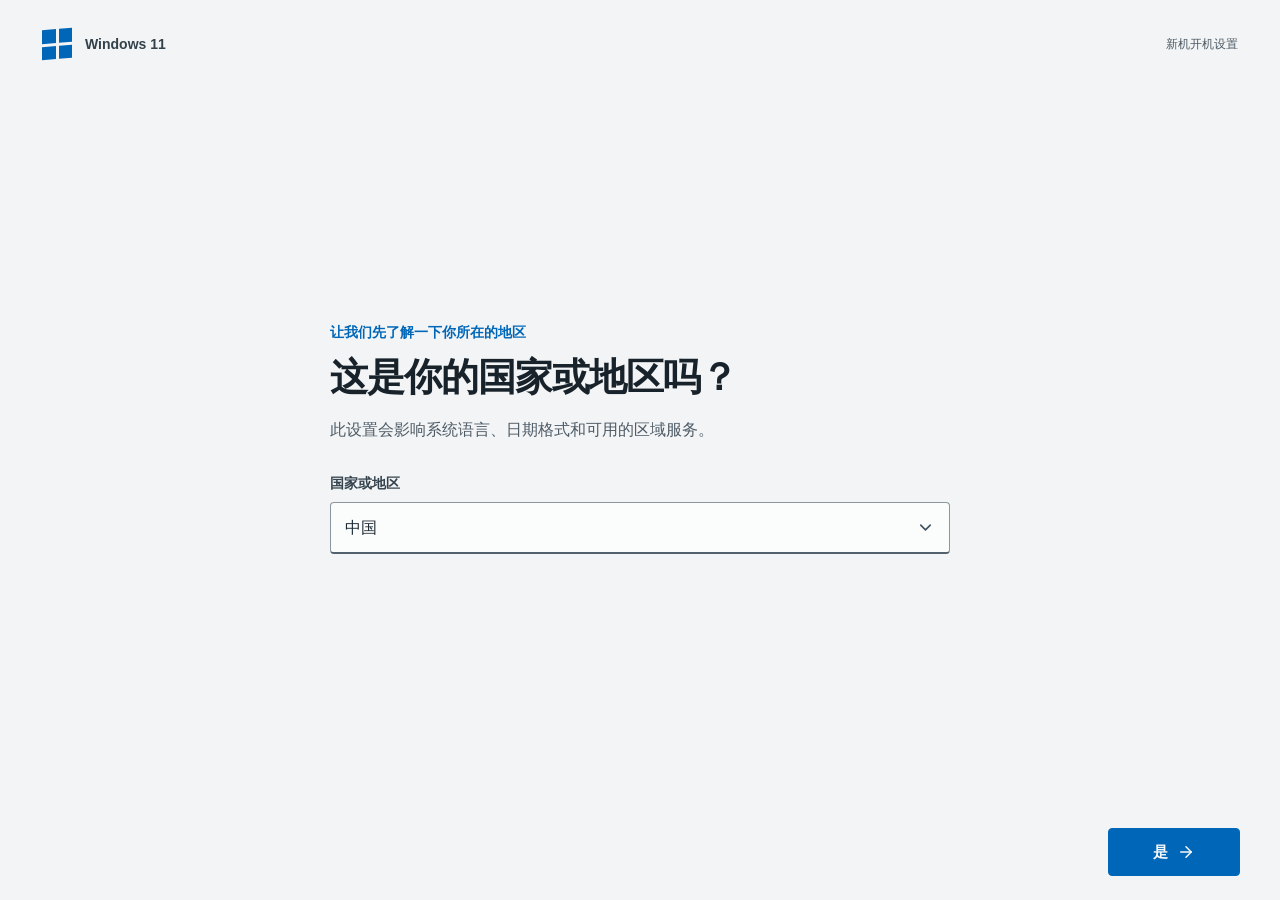
==== commit ecd24f69: "deploy: 统一双卷 Flag 四位后缀" ====
--- a/index.html
+++ b/index.html
@@ -7,8 +7,8 @@
     <link rel="icon" type="image/svg+xml" href="./favicon.svg" />
     <meta name="description" content="新生上线自由探索样品：在新电脑桌面自由探索，操作自动形成成绩记录与对应 Flag。" />
     <title>新生上线 · 自由探索电脑</title>
-    <script type="module" crossorigin src="./assets/index-BXFyCwIq.js"></script>
-    <link rel="stylesheet" crossorigin href="./assets/index-CsnojSTi.css">
+    <script type="module" crossorigin src="./assets/index-rvZY9D-C.js"></script>
+    <link rel="stylesheet" crossorigin href="./assets/index-CNF3lNh6.css">
   </head>
   <body>
     <div id="root"></div>
--- a/assets/index-CNF3lNh6.css
+++ b/assets/index-CNF3lNh6.css
@@ -0,0 +1 @@
+*,:before,:after{--tw-border-spacing-x: 0;--tw-border-spacing-y: 0;--tw-translate-x: 0;--tw-translate-y: 0;--tw-rotate: 0;--tw-skew-x: 0;--tw-skew-y: 0;--tw-scale-x: 1;--tw-scale-y: 1;--tw-pan-x: ;--tw-pan-y: ;--tw-pinch-zoom: ;--tw-scroll-snap-strictness: proximity;--tw-gradient-from-position: ;--tw-gradient-via-position: ;--tw-gradient-to-position: ;--tw-ordinal: ;--tw-slashed-zero: ;--tw-numeric-figure: ;--tw-numeric-spacing: ;--tw-numeric-fraction: ;--tw-ring-inset: ;--tw-ring-offset-width: 0px;--tw-ring-offset-color: #fff;--tw-ring-color: rgb(59 130 246 / .5);--tw-ring-offset-shadow: 0 0 #0000;--tw-ring-shadow: 0 0 #0000;--tw-shadow: 0 0 #0000;--tw-shadow-colored: 0 0 #0000;--tw-blur: ;--tw-brightness: ;--tw-contrast: ;--tw-grayscale: ;--tw-hue-rotate: ;--tw-invert: ;--tw-saturate: ;--tw-sepia: ;--tw-drop-shadow: ;--tw-backdrop-blur: ;--tw-backdrop-brightness: ;--tw-backdrop-contrast: ;--tw-backdrop-grayscale: ;--tw-backdrop-hue-rotate: ;--tw-backdrop-invert: ;--tw-backdrop-opacity: ;--tw-backdrop-saturate: ;--tw-backdrop-sepia: ;--tw-contain-size: ;--tw-contain-layout: ;--tw-contain-paint: ;--tw-contain-style: }::backdrop{--tw-border-spacing-x: 0;--tw-border-spacing-y: 0;--tw-translate-x: 0;--tw-translate-y: 0;--tw-rotate: 0;--tw-skew-x: 0;--tw-skew-y: 0;--tw-scale-x: 1;--tw-scale-y: 1;--tw-pan-x: ;--tw-pan-y: ;--tw-pinch-zoom: ;--tw-scroll-snap-strictness: proximity;--tw-gradient-from-position: ;--tw-gradient-via-position: ;--tw-gradient-to-position: ;--tw-ordinal: ;--tw-slashed-zero: ;--tw-numeric-figure: ;--tw-numeric-spacing: ;--tw-numeric-fraction: ;--tw-ring-inset: ;--tw-ring-offset-width: 0px;--tw-ring-offset-color: #fff;--tw-ring-color: rgb(59 130 246 / .5);--tw-ring-offset-shadow: 0 0 #0000;--tw-ring-shadow: 0 0 #0000;--tw-shadow: 0 0 #0000;--tw-shadow-colored: 0 0 #0000;--tw-blur: ;--tw-brightness: ;--tw-contrast: ;--tw-grayscale: ;--tw-hue-rotate: ;--tw-invert: ;--tw-saturate: ;--tw-sepia: ;--tw-drop-shadow: ;--tw-backdrop-blur: ;--tw-backdrop-brightness: ;--tw-backdrop-contrast: ;--tw-backdrop-grayscale: ;--tw-backdrop-hue-rotate: ;--tw-backdrop-invert: ;--tw-backdrop-opacity: ;--tw-backdrop-saturate: ;--tw-backdrop-sepia: ;--tw-contain-size: ;--tw-contain-layout: ;--tw-contain-paint: ;--tw-contain-style: }*,:before,:after{box-sizing:border-box;border-width:0;border-style:solid;border-color:#e5e7eb}:before,:after{--tw-content: ""}html,:host{line-height:1.5;-webkit-text-size-adjust:100%;-moz-tab-size:4;-o-tab-size:4;tab-size:4;font-family:ui-sans-serif,system-ui,sans-serif,"Apple Color Emoji","Segoe UI Emoji",Segoe UI Symbol,"Noto Color Emoji";font-feature-settings:normal;font-variation-settings:normal;-webkit-tap-highlight-color:transparent}body{margin:0;line-height:inherit}hr{height:0;color:inherit;border-top-width:1px}abbr:where([title]){-webkit-text-decoration:underline dotted;text-decoration:underline dotted}h1,h2,h3,h4,h5,h6{font-size:inherit;font-weight:inherit}a{color:inherit;text-decoration:inherit}b,strong{font-weight:bolder}code,kbd,samp,pre{font-family:ui-monospace,SFMono-Regular,Menlo,Monaco,Consolas,Liberation Mono,Courier New,monospace;font-feature-settings:normal;font-variation-settings:normal;font-size:1em}small{font-size:80%}sub,sup{font-size:75%;line-height:0;position:relative;vertical-align:baseline}sub{bottom:-.25em}sup{top:-.5em}table{text-indent:0;border-color:inherit;border-collapse:collapse}button,input,optgroup,select,textarea{font-family:inherit;font-feature-settings:inherit;font-variation-settings:inherit;font-size:100%;font-weight:inherit;line-height:inherit;letter-spacing:inherit;color:inherit;margin:0;padding:0}button,select{text-transform:none}button,input:where([type=button]),input:where([type=reset]),input:where([type=submit]){-webkit-appearance:button;background-color:transparent;background-image:none}:-moz-focusring{outline:auto}:-moz-ui-invalid{box-shadow:none}progress{vertical-align:baseline}::-webkit-inner-spin-button,::-webkit-outer-spin-button{height:auto}[type=search]{-webkit-appearance:textfield;outline-offset:-2px}::-webkit-search-decoration{-webkit-appearance:none}::-webkit-file-upload-button{-webkit-appearance:button;font:inherit}summary{display:list-item}blockquote,dl,dd,h1,h2,h3,h4,h5,h6,hr,figure,p,pre{margin:0}fieldset{margin:0;padding:0}legend{padding:0}ol,ul,menu{list-style:none;margin:0;padding:0}dialog{padding:0}textarea{resize:vertical}input::-moz-placeholder,textarea::-moz-placeholder{opacity:1;color:#9ca3af}input::placeholder,textarea::placeholder{opacity:1;color:#9ca3af}button,[role=button]{cursor:pointer}:disabled{cursor:default}img,svg,video,canvas,audio,iframe,embed,object{display:block;vertical-align:middle}img,video{max-width:100%;height:auto}[hidden]:where(:not([hidden=until-found])){display:none}:root{--background: 165 12% 94%;--foreground: 197 42% 16%;--border: 165 13% 86%;--ring: 176 69% 28%}html{min-width:320px;background:#edf1f0}body{margin:0;min-width:320px;min-height:100dvh;font-family:Microsoft YaHei,PingFang SC,Noto Sans CJK SC,Source Han Sans SC,sans-serif;color:#18303b;background:#edf1f0;-webkit-font-smoothing:antialiased;text-rendering:optimizeLegibility}button,input{font-family:inherit}::-moz-selection{color:#18303b;background:#b9ddd5}::selection{color:#18303b;background:#b9ddd5}.sr-only{position:absolute;width:1px;height:1px;padding:0;margin:-1px;overflow:hidden;clip:rect(0,0,0,0);white-space:nowrap;border-width:0}.pointer-events-none{pointer-events:none}.visible{visibility:visible}.invisible{visibility:hidden}.fixed{position:fixed}.absolute{position:absolute}.relative{position:relative}.inset-0{inset:0}.inset-x-0{left:0;right:0}.inset-y-0{top:0;bottom:0}.-bottom-12{bottom:-3rem}.-left-12{left:-3rem}.-right-12{right:-3rem}.-top-12{top:-3rem}.bottom-0{bottom:0}.left-0{left:0}.left-1\/2{left:50%}.left-2{left:.5rem}.left-\[50\%\]{left:50%}.right-0{right:0}.right-1{right:.25rem}.right-2{right:.5rem}.right-3{right:.75rem}.right-4{right:1rem}.top-0{top:0}.top-1\.5{top:.375rem}.top-1\/2{top:50%}.top-3\.5{top:.875rem}.top-4{top:1rem}.top-\[1px\]{top:1px}.top-\[50\%\]{top:50%}.top-\[60\%\]{top:60%}.top-full{top:100%}.isolate{isolation:isolate}.z-10{z-index:10}.z-20{z-index:20}.z-50{z-index:50}.z-\[1\]{z-index:1}.order-first{order:-9999}.order-last{order:9999}.col-start-2{grid-column-start:2}.row-span-2{grid-row:span 2 / span 2}.row-start-1{grid-row-start:1}.\!m-0{margin:0!important}.-mx-1{margin-left:-.25rem;margin-right:-.25rem}.-my-2{margin-top:-.5rem;margin-bottom:-.5rem}.mx-2{margin-left:.5rem;margin-right:.5rem}.mx-3\.5{margin-left:.875rem;margin-right:.875rem}.mx-auto{margin-left:auto;margin-right:auto}.my-0{margin-top:0;margin-bottom:0}.my-0\.5{margin-top:.125rem;margin-bottom:.125rem}.my-1{margin-top:.25rem;margin-bottom:.25rem}.-ml-4{margin-left:-1rem}.-mt-4{margin-top:-1rem}.mb-2{margin-bottom:.5rem}.mb-3{margin-bottom:.75rem}.ml-1{margin-left:.25rem}.ml-4{margin-left:1rem}.ml-auto{margin-left:auto}.mt-1\.5{margin-top:.375rem}.mt-2{margin-top:.5rem}.mt-4{margin-top:1rem}.mt-auto{margin-top:auto}.line-clamp-1{overflow:hidden;display:-webkit-box;-webkit-box-orient:vertical;-webkit-line-clamp:1}.line-clamp-2{overflow:hidden;display:-webkit-box;-webkit-box-orient:vertical;-webkit-line-clamp:2}.block{display:block}.flex{display:flex}.inline-flex{display:inline-flex}.table{display:table}.table-caption{display:table-caption}.table-cell{display:table-cell}.table-row{display:table-row}.grid{display:grid}.contents{display:contents}.hidden{display:none}.aspect-square{aspect-ratio:1 / 1}.aspect-video{aspect-ratio:16 / 9}.size-10{width:2.5rem;height:2.5rem}.size-2{width:.5rem;height:.5rem}.size-2\.5{width:.625rem;height:.625rem}.size-3{width:.75rem;height:.75rem}.size-3\.5{width:.875rem;height:.875rem}.size-4{width:1rem;height:1rem}.size-6{width:1.5rem;height:1.5rem}.size-7{width:1.75rem;height:1.75rem}.size-8{width:2rem;height:2rem}.size-9{width:2.25rem;height:2.25rem}.size-auto{width:auto;height:auto}.size-full{width:100%;height:100%}.h-1\.5{height:.375rem}.h-10{height:2.5rem}.h-12{height:3rem}.h-2{height:.5rem}.h-2\.5{height:.625rem}.h-4{height:1rem}.h-5{height:1.25rem}.h-6{height:1.5rem}.h-7{height:1.75rem}.h-8{height:2rem}.h-9{height:2.25rem}.h-\[1\.15rem\]{height:1.15rem}.h-\[calc\(100\%-1px\)\]{height:calc(100% - 1px)}.h-\[var\(--radix-navigation-menu-viewport-height\)\]{height:var(--radix-navigation-menu-viewport-height)}.h-\[var\(--radix-select-trigger-height\)\]{height:var(--radix-select-trigger-height)}.h-auto{height:auto}.h-full{height:100%}.h-px{height:1px}.h-svh{height:100svh}.max-h-\[300px\]{max-height:300px}.min-h-0{min-height:0px}.min-h-16{min-height:4rem}.min-h-4{min-height:1rem}.min-h-svh{min-height:100svh}.w-0{width:0px}.w-1{width:.25rem}.w-2{width:.5rem}.w-2\.5{width:.625rem}.w-3{width:.75rem}.w-3\/4{width:75%}.w-4{width:1rem}.w-5{width:1.25rem}.w-64{width:16rem}.w-72{width:18rem}.w-8{width:2rem}.w-9{width:2.25rem}.w-\[100px\]{width:100px}.w-auto{width:auto}.w-fit{width:-moz-fit-content;width:fit-content}.w-full{width:100%}.w-max{width:-moz-max-content;width:max-content}.w-px{width:1px}.min-w-0{min-width:0px}.min-w-10{min-width:2.5rem}.min-w-5{min-width:1.25rem}.min-w-8{min-width:2rem}.min-w-9{min-width:2.25rem}.min-w-\[12rem\]{min-width:12rem}.min-w-\[8rem\]{min-width:8rem}.min-w-\[var\(--radix-select-trigger-width\)\]{min-width:var(--radix-select-trigger-width)}.max-w-\[calc\(100\%-2rem\)\]{max-width:calc(100% - 2rem)}.max-w-max{max-width:-moz-max-content;max-width:max-content}.max-w-sm{max-width:24rem}.flex-1{flex:1 1 0%}.shrink-0{flex-shrink:0}.grow{flex-grow:1}.grow-0{flex-grow:0}.basis-full{flex-basis:100%}.caption-bottom{caption-side:bottom}.border-collapse{border-collapse:collapse}.-translate-x-1\/2{--tw-translate-x: -50%;transform:translate(var(--tw-translate-x),var(--tw-translate-y)) rotate(var(--tw-rotate)) skew(var(--tw-skew-x)) skewY(var(--tw-skew-y)) scaleX(var(--tw-scale-x)) scaleY(var(--tw-scale-y))}.-translate-x-px{--tw-translate-x: -1px;transform:translate(var(--tw-translate-x),var(--tw-translate-y)) rotate(var(--tw-rotate)) skew(var(--tw-skew-x)) skewY(var(--tw-skew-y)) scaleX(var(--tw-scale-x)) scaleY(var(--tw-scale-y))}.-translate-y-1\/2{--tw-translate-y: -50%;transform:translate(var(--tw-translate-x),var(--tw-translate-y)) rotate(var(--tw-rotate)) skew(var(--tw-skew-x)) skewY(var(--tw-skew-y)) scaleX(var(--tw-scale-x)) scaleY(var(--tw-scale-y))}.translate-x-\[-50\%\]{--tw-translate-x: -50%;transform:translate(var(--tw-translate-x),var(--tw-translate-y)) rotate(var(--tw-rotate)) skew(var(--tw-skew-x)) skewY(var(--tw-skew-y)) scaleX(var(--tw-scale-x)) scaleY(var(--tw-scale-y))}.translate-x-px{--tw-translate-x: 1px;transform:translate(var(--tw-translate-x),var(--tw-translate-y)) rotate(var(--tw-rotate)) skew(var(--tw-skew-x)) skewY(var(--tw-skew-y)) scaleX(var(--tw-scale-x)) scaleY(var(--tw-scale-y))}.translate-y-0\.5{--tw-translate-y: .125rem;transform:translate(var(--tw-translate-x),var(--tw-translate-y)) rotate(var(--tw-rotate)) skew(var(--tw-skew-x)) skewY(var(--tw-skew-y)) scaleX(var(--tw-scale-x)) scaleY(var(--tw-scale-y))}.translate-y-\[-50\%\]{--tw-translate-y: -50%;transform:translate(var(--tw-translate-x),var(--tw-translate-y)) rotate(var(--tw-rotate)) skew(var(--tw-skew-x)) skewY(var(--tw-skew-y)) scaleX(var(--tw-scale-x)) scaleY(var(--tw-scale-y))}.translate-y-\[calc\(-50\%_-_2px\)\]{--tw-translate-y: calc(-50% - 2px) ;transform:translate(var(--tw-translate-x),var(--tw-translate-y)) rotate(var(--tw-rotate)) skew(var(--tw-skew-x)) skewY(var(--tw-skew-y)) scaleX(var(--tw-scale-x)) scaleY(var(--tw-scale-y))}.rotate-45{--tw-rotate: 45deg;transform:translate(var(--tw-translate-x),var(--tw-translate-y)) rotate(var(--tw-rotate)) skew(var(--tw-skew-x)) skewY(var(--tw-skew-y)) scaleX(var(--tw-scale-x)) scaleY(var(--tw-scale-y))}.rotate-90{--tw-rotate: 90deg;transform:translate(var(--tw-translate-x),var(--tw-translate-y)) rotate(var(--tw-rotate)) skew(var(--tw-skew-x)) skewY(var(--tw-skew-y)) scaleX(var(--tw-scale-x)) scaleY(var(--tw-scale-y))}.transform{transform:translate(var(--tw-translate-x),var(--tw-translate-y)) rotate(var(--tw-rotate)) skew(var(--tw-skew-x)) skewY(var(--tw-skew-y)) scaleX(var(--tw-scale-x)) scaleY(var(--tw-scale-y))}@keyframes caret-blink{0%,70%,to{opacity:1}20%,50%{opacity:0}}.animate-caret-blink{animation:caret-blink 1.25s ease-out infinite}@keyframes pulse{50%{opacity:.5}}.animate-pulse{animation:pulse 2s cubic-bezier(.4,0,.6,1) infinite}.animate-spin{animation:spin 1s linear infinite}.cursor-default{cursor:default}.cursor-text{cursor:text}.touch-none{touch-action:none}.select-none{-webkit-user-select:none;-moz-user-select:none;user-select:none}.resize-none{resize:none}.resize{resize:both}.scroll-my-1{scroll-margin-top:.25rem;scroll-margin-bottom:.25rem}.scroll-py-1{scroll-padding-top:.25rem;scroll-padding-bottom:.25rem}.list-disc{list-style-type:disc}.list-none{list-style-type:none}.auto-rows-min{grid-auto-rows:min-content}.grid-cols-\[0_1fr\]{grid-template-columns:0 1fr}.grid-rows-\[auto_auto\]{grid-template-rows:auto auto}.flex-row{flex-direction:row}.flex-col{flex-direction:column}.flex-col-reverse{flex-direction:column-reverse}.flex-wrap{flex-wrap:wrap}.place-content-center{place-content:center}.items-start{align-items:flex-start}.items-end{align-items:flex-end}.items-center{align-items:center}.items-stretch{align-items:stretch}.justify-start{justify-content:flex-start}.justify-center{justify-content:center}.justify-between{justify-content:space-between}.justify-items-start{justify-items:start}.gap-0\.5{gap:.125rem}.gap-1{gap:.25rem}.gap-1\.5{gap:.375rem}.gap-2{gap:.5rem}.gap-2\.5{gap:.625rem}.gap-3{gap:.75rem}.gap-4{gap:1rem}.gap-6{gap:1.5rem}.gap-7{gap:1.75rem}.gap-\[--spacing\(var\(--gap\)\)\]{gap:var(--spacing(var(--gap)))}.gap-y-0\.5{row-gap:.125rem}.self-start{align-self:flex-start}.self-stretch{align-self:stretch}.justify-self-end{justify-self:end}.overflow-auto{overflow:auto}.overflow-hidden{overflow:hidden}.overflow-x-auto{overflow-x:auto}.overflow-y-auto{overflow-y:auto}.overflow-x-hidden{overflow-x:hidden}.whitespace-nowrap{white-space:nowrap}.text-balance{text-wrap:balance}.break-words{overflow-wrap:break-word}.rounded-\[2px\]{border-radius:2px}.rounded-\[4px\]{border-radius:4px}.rounded-\[calc\(var\(--radius\)-5px\)\]{border-radius:calc(var(--radius) - 5px)}.rounded-\[inherit\]{border-radius:inherit}.rounded-full{border-radius:9999px}.rounded-lg{border-radius:var(--radius)}.rounded-md{border-radius:calc(var(--radius) - 2px)}.rounded-none{border-radius:0}.rounded-sm{border-radius:calc(var(--radius) - 4px)}.rounded-xl{border-radius:calc(var(--radius) + 4px)}.rounded-xs{border-radius:calc(var(--radius) - 6px)}.rounded-l-md{border-top-left-radius:calc(var(--radius) - 2px);border-bottom-left-radius:calc(var(--radius) - 2px)}.rounded-r-md{border-top-right-radius:calc(var(--radius) - 2px);border-bottom-right-radius:calc(var(--radius) - 2px)}.rounded-tl-sm{border-top-left-radius:calc(var(--radius) - 4px)}.border{border-width:1px}.border-0{border-width:0px}.border-\[1\.5px\]{border-width:1.5px}.border-y{border-top-width:1px;border-bottom-width:1px}.border-b{border-bottom-width:1px}.border-l{border-left-width:1px}.border-r{border-right-width:1px}.border-t{border-top-width:1px}.border-dashed{border-style:dashed}.border-border{border-color:hsl(var(--border))}.border-border\/50{border-color:hsl(var(--border) / .5)}.border-input{border-color:hsl(var(--input))}.border-primary{border-color:hsl(var(--primary))}.border-sidebar-border{border-color:hsl(var(--sidebar-border))}.border-transparent{border-color:transparent}.border-l-transparent{border-left-color:transparent}.border-t-transparent{border-top-color:transparent}.bg-accent{background-color:hsl(var(--accent))}.bg-background{background-color:hsl(var(--background))}.bg-black\/50{background-color:#00000080}.bg-border{background-color:hsl(var(--border))}.bg-card{background-color:hsl(var(--card))}.bg-destructive{--tw-bg-opacity: 1;background-color:hsl(var(--destructive) / var(--tw-bg-opacity, 1))}.bg-foreground{background-color:hsl(var(--foreground))}.bg-input{background-color:hsl(var(--input))}.bg-muted{background-color:hsl(var(--muted))}.bg-muted\/50{background-color:hsl(var(--muted) / .5)}.bg-popover{background-color:hsl(var(--popover))}.bg-primary{background-color:hsl(var(--primary))}.bg-primary\/20{background-color:hsl(var(--primary) / .2)}.bg-secondary{background-color:hsl(var(--secondary))}.bg-sidebar{background-color:hsl(var(--sidebar-background))}.bg-sidebar-border{background-color:hsl(var(--sidebar-border))}.bg-transparent{background-color:transparent}.bg-white{--tw-bg-opacity: 1;background-color:rgb(255 255 255 / var(--tw-bg-opacity, 1))}.fill-current{fill:currentColor}.fill-foreground{fill:hsl(var(--foreground))}.fill-primary{fill:hsl(var(--primary))}.p-0{padding:0}.p-1{padding:.25rem}.p-2{padding:.5rem}.p-3{padding:.75rem}.p-4{padding:1rem}.p-6{padding:1.5rem}.p-\[3px\]{padding:3px}.p-px{padding:1px}.px-1{padding-left:.25rem;padding-right:.25rem}.px-1\.5{padding-left:.375rem;padding-right:.375rem}.px-2{padding-left:.5rem;padding-right:.5rem}.px-2\.5{padding-left:.625rem;padding-right:.625rem}.px-3{padding-left:.75rem;padding-right:.75rem}.px-4{padding-left:1rem;padding-right:1rem}.px-6{padding-left:1.5rem;padding-right:1.5rem}.py-0\.5{padding-top:.125rem;padding-bottom:.125rem}.py-1{padding-top:.25rem;padding-bottom:.25rem}.py-1\.5{padding-top:.375rem;padding-bottom:.375rem}.py-2{padding-top:.5rem;padding-bottom:.5rem}.py-3{padding-top:.75rem;padding-bottom:.75rem}.py-4{padding-top:1rem;padding-bottom:1rem}.py-6{padding-top:1.5rem;padding-bottom:1.5rem}.pb-3{padding-bottom:.75rem}.pb-4{padding-bottom:1rem}.pl-2{padding-left:.5rem}.pl-3{padding-left:.75rem}.pl-4{padding-left:1rem}.pl-8{padding-left:2rem}.pr-1{padding-right:.25rem}.pr-2{padding-right:.5rem}.pr-2\.5{padding-right:.625rem}.pr-3{padding-right:.75rem}.pr-8{padding-right:2rem}.pt-0{padding-top:0}.pt-3{padding-top:.75rem}.pt-4{padding-top:1rem}.text-left{text-align:left}.text-center{text-align:center}.align-middle{vertical-align:middle}.font-mono{font-family:ui-monospace,SFMono-Regular,Menlo,Monaco,Consolas,Liberation Mono,Courier New,monospace}.font-sans{font-family:ui-sans-serif,system-ui,sans-serif,"Apple Color Emoji","Segoe UI Emoji",Segoe UI Symbol,"Noto Color Emoji"}.text-\[0\.8rem\]{font-size:.8rem}.text-base{font-size:1rem;line-height:1.5rem}.text-lg{font-size:1.125rem;line-height:1.75rem}.text-sm{font-size:.875rem;line-height:1.25rem}.text-sm\/relaxed{font-size:.875rem;line-height:1.625}.text-xs{font-size:.75rem;line-height:1rem}.font-medium{font-weight:500}.font-normal{font-weight:400}.font-semibold{font-weight:600}.tabular-nums{--tw-numeric-spacing: tabular-nums;font-variant-numeric:var(--tw-ordinal) var(--tw-slashed-zero) var(--tw-numeric-figure) var(--tw-numeric-spacing) var(--tw-numeric-fraction)}.leading-none{line-height:1}.leading-normal{line-height:1.5}.leading-snug{line-height:1.375}.tracking-tight{letter-spacing:-.025em}.tracking-widest{letter-spacing:.1em}.text-accent-foreground{color:hsl(var(--accent-foreground))}.text-background{color:hsl(var(--background))}.text-card-foreground{color:hsl(var(--card-foreground))}.text-current{color:currentColor}.text-destructive{--tw-text-opacity: 1;color:hsl(var(--destructive) / var(--tw-text-opacity, 1))}.text-foreground{color:hsl(var(--foreground))}.text-muted-foreground{color:hsl(var(--muted-foreground))}.text-popover-foreground{color:hsl(var(--popover-foreground))}.text-primary{color:hsl(var(--primary))}.text-primary-foreground{color:hsl(var(--primary-foreground))}.text-secondary-foreground{color:hsl(var(--secondary-foreground))}.text-sidebar-foreground{color:hsl(var(--sidebar-foreground))}.text-sidebar-foreground\/70{color:hsl(var(--sidebar-foreground) / .7)}.text-white{--tw-text-opacity: 1;color:rgb(255 255 255 / var(--tw-text-opacity, 1))}.underline-offset-4{text-underline-offset:4px}.opacity-0{opacity:0}.opacity-50{opacity:.5}.opacity-70{opacity:.7}.shadow{--tw-shadow: 0 1px 3px 0 rgb(0 0 0 / .1), 0 1px 2px -1px rgb(0 0 0 / .1);--tw-shadow-colored: 0 1px 3px 0 var(--tw-shadow-color), 0 1px 2px -1px var(--tw-shadow-color);box-shadow:var(--tw-ring-offset-shadow, 0 0 #0000),var(--tw-ring-shadow, 0 0 #0000),var(--tw-shadow)}.shadow-\[0_0_0_1px_hsl\(var\(--sidebar-border\)\)\]{--tw-shadow: 0 0 0 1px hsl(var(--sidebar-border));--tw-shadow-colored: 0 0 0 1px var(--tw-shadow-color);box-shadow:var(--tw-ring-offset-shadow, 0 0 #0000),var(--tw-ring-shadow, 0 0 #0000),var(--tw-shadow)}.shadow-lg{--tw-shadow: 0 10px 15px -3px rgb(0 0 0 / .1), 0 4px 6px -4px rgb(0 0 0 / .1);--tw-shadow-colored: 0 10px 15px -3px var(--tw-shadow-color), 0 4px 6px -4px var(--tw-shadow-color);box-shadow:var(--tw-ring-offset-shadow, 0 0 #0000),var(--tw-ring-shadow, 0 0 #0000),var(--tw-shadow)}.shadow-md{--tw-shadow: 0 4px 6px -1px rgb(0 0 0 / .1), 0 2px 4px -2px rgb(0 0 0 / .1);--tw-shadow-colored: 0 4px 6px -1px var(--tw-shadow-color), 0 2px 4px -2px var(--tw-shadow-color);box-shadow:var(--tw-ring-offset-shadow, 0 0 #0000),var(--tw-ring-shadow, 0 0 #0000),var(--tw-shadow)}.shadow-none{--tw-shadow: 0 0 #0000;--tw-shadow-colored: 0 0 #0000;box-shadow:var(--tw-ring-offset-shadow, 0 0 #0000),var(--tw-ring-shadow, 0 0 #0000),var(--tw-shadow)}.shadow-sm{--tw-shadow: 0 1px 2px 0 rgb(0 0 0 / .05);--tw-shadow-colored: 0 1px 2px 0 var(--tw-shadow-color);box-shadow:var(--tw-ring-offset-shadow, 0 0 #0000),var(--tw-ring-shadow, 0 0 #0000),var(--tw-shadow)}.shadow-xl{--tw-shadow: 0 20px 25px -5px rgb(0 0 0 / .1), 0 8px 10px -6px rgb(0 0 0 / .1);--tw-shadow-colored: 0 20px 25px -5px var(--tw-shadow-color), 0 8px 10px -6px var(--tw-shadow-color);box-shadow:var(--tw-ring-offset-shadow, 0 0 #0000),var(--tw-ring-shadow, 0 0 #0000),var(--tw-shadow)}.shadow-xs{--tw-shadow: 0 1px 2px 0 rgb(0 0 0 / .05);--tw-shadow-colored: 0 1px 2px 0 var(--tw-shadow-color);box-shadow:var(--tw-ring-offset-shadow, 0 0 #0000),var(--tw-ring-shadow, 0 0 #0000),var(--tw-shadow)}.outline-none{outline:2px solid transparent;outline-offset:2px}.outline{outline-style:solid}.ring-0{--tw-ring-offset-shadow: var(--tw-ring-inset) 0 0 0 var(--tw-ring-offset-width) var(--tw-ring-offset-color);--tw-ring-shadow: var(--tw-ring-inset) 0 0 0 calc(0px + var(--tw-ring-offset-width)) var(--tw-ring-color);box-shadow:var(--tw-ring-offset-shadow),var(--tw-ring-shadow),var(--tw-shadow, 0 0 #0000)}.ring-ring\/50{--tw-ring-color: hsl(var(--ring) / .5)}.ring-sidebar-ring{--tw-ring-color: hsl(var(--sidebar-ring))}.ring-offset-background{--tw-ring-offset-color: hsl(var(--background))}.filter{filter:var(--tw-blur) var(--tw-brightness) var(--tw-contrast) var(--tw-grayscale) var(--tw-hue-rotate) var(--tw-invert) var(--tw-saturate) var(--tw-sepia) var(--tw-drop-shadow)}.transition{transition-property:color,background-color,border-color,text-decoration-color,fill,stroke,opacity,box-shadow,transform,filter,backdrop-filter;transition-timing-function:cubic-bezier(.4,0,.2,1);transition-duration:.15s}.transition-\[color\,box-shadow\]{transition-property:color,box-shadow;transition-timing-function:cubic-bezier(.4,0,.2,1);transition-duration:.15s}.transition-\[left\,right\,width\]{transition-property:left,right,width;transition-timing-function:cubic-bezier(.4,0,.2,1);transition-duration:.15s}.transition-\[margin\,opacity\]{transition-property:margin,opacity;transition-timing-function:cubic-bezier(.4,0,.2,1);transition-duration:.15s}.transition-\[width\,height\,padding\]{transition-property:width,height,padding;transition-timing-function:cubic-bezier(.4,0,.2,1);transition-duration:.15s}.transition-\[width\]{transition-property:width;transition-timing-function:cubic-bezier(.4,0,.2,1);transition-duration:.15s}.transition-all{transition-property:all;transition-timing-function:cubic-bezier(.4,0,.2,1);transition-duration:.15s}.transition-colors{transition-property:color,background-color,border-color,text-decoration-color,fill,stroke;transition-timing-function:cubic-bezier(.4,0,.2,1);transition-duration:.15s}.transition-none{transition-property:none}.transition-opacity{transition-property:opacity;transition-timing-function:cubic-bezier(.4,0,.2,1);transition-duration:.15s}.transition-shadow{transition-property:box-shadow;transition-timing-function:cubic-bezier(.4,0,.2,1);transition-duration:.15s}.transition-transform{transition-property:transform;transition-timing-function:cubic-bezier(.4,0,.2,1);transition-duration:.15s}.duration-100{transition-duration:.1s}.duration-1000{transition-duration:1s}.duration-200{transition-duration:.2s}.duration-300{transition-duration:.3s}.ease-in-out{transition-timing-function:cubic-bezier(.4,0,.2,1)}.ease-linear{transition-timing-function:linear}@keyframes enter{0%{opacity:var(--tw-enter-opacity, 1);transform:translate3d(var(--tw-enter-translate-x, 0),var(--tw-enter-translate-y, 0),0) scale3d(var(--tw-enter-scale, 1),var(--tw-enter-scale, 1),var(--tw-enter-scale, 1)) rotate(var(--tw-enter-rotate, 0))}}@keyframes exit{to{opacity:var(--tw-exit-opacity, 1);transform:translate3d(var(--tw-exit-translate-x, 0),var(--tw-exit-translate-y, 0),0) scale3d(var(--tw-exit-scale, 1),var(--tw-exit-scale, 1),var(--tw-exit-scale, 1)) rotate(var(--tw-exit-rotate, 0))}}.animate-in{animation-name:enter;animation-duration:.15s;--tw-enter-opacity: initial;--tw-enter-scale: initial;--tw-enter-rotate: initial;--tw-enter-translate-x: initial;--tw-enter-translate-y: initial}.fade-in-0{--tw-enter-opacity: 0}.zoom-in-95{--tw-enter-scale: .95}.duration-100{animation-duration:.1s}.duration-1000{animation-duration:1s}.duration-200{animation-duration:.2s}.duration-300{animation-duration:.3s}.ease-in-out{animation-timing-function:cubic-bezier(.4,0,.2,1)}.ease-linear{animation-timing-function:linear}.\!running{animation-play-state:running!important}.running{animation-play-state:running}.\[--cell-size\:--spacing\(8\)\]{--cell-size: var(--spacing(8))}.selection\:bg-primary *::-moz-selection{background-color:hsl(var(--primary))}.selection\:bg-primary *::selection{background-color:hsl(var(--primary))}.selection\:text-primary-foreground *::-moz-selection{color:hsl(var(--primary-foreground))}.selection\:text-primary-foreground *::selection{color:hsl(var(--primary-foreground))}.selection\:bg-primary::-moz-selection{background-color:hsl(var(--primary))}.selection\:bg-primary::selection{background-color:hsl(var(--primary))}.selection\:text-primary-foreground::-moz-selection{color:hsl(var(--primary-foreground))}.selection\:text-primary-foreground::selection{color:hsl(var(--primary-foreground))}.file\:inline-flex::file-selector-button{display:inline-flex}.file\:h-7::file-selector-button{height:1.75rem}.file\:border-0::file-selector-button{border-width:0px}.file\:bg-transparent::file-selector-button{background-color:transparent}.file\:text-sm::file-selector-button{font-size:.875rem;line-height:1.25rem}.file\:font-medium::file-selector-button{font-weight:500}.file\:text-foreground::file-selector-button{color:hsl(var(--foreground))}.placeholder\:text-muted-foreground::-moz-placeholder{color:hsl(var(--muted-foreground))}.placeholder\:text-muted-foreground::placeholder{color:hsl(var(--muted-foreground))}.after\:absolute:after{content:var(--tw-content);position:absolute}.after\:-inset-2:after{content:var(--tw-content);inset:-.5rem}.after\:inset-y-0:after{content:var(--tw-content);top:0;bottom:0}.after\:left-1\/2:after{content:var(--tw-content);left:50%}.after\:w-1:after{content:var(--tw-content);width:.25rem}.after\:w-\[2px\]:after{content:var(--tw-content);width:2px}.after\:-translate-x-1\/2:after{content:var(--tw-content);--tw-translate-x: -50%;transform:translate(var(--tw-translate-x),var(--tw-translate-y)) rotate(var(--tw-rotate)) skew(var(--tw-skew-x)) skewY(var(--tw-skew-y)) scaleX(var(--tw-scale-x)) scaleY(var(--tw-scale-y))}.first\:rounded-l-md:first-child{border-top-left-radius:calc(var(--radius) - 2px);border-bottom-left-radius:calc(var(--radius) - 2px)}.first\:border-l:first-child{border-left-width:1px}.last\:mt-0:last-child{margin-top:0}.last\:rounded-r-md:last-child{border-top-right-radius:calc(var(--radius) - 2px);border-bottom-right-radius:calc(var(--radius) - 2px)}.last\:border-b-0:last-child{border-bottom-width:0px}.hover\:bg-accent:hover{background-color:hsl(var(--accent))}.hover\:bg-destructive\/90:hover{background-color:hsl(var(--destructive) / .9)}.hover\:bg-muted:hover{background-color:hsl(var(--muted))}.hover\:bg-muted\/50:hover{background-color:hsl(var(--muted) / .5)}.hover\:bg-primary\/90:hover{background-color:hsl(var(--primary) / .9)}.hover\:bg-secondary\/80:hover{background-color:hsl(var(--secondary) / .8)}.hover\:bg-sidebar-accent:hover{background-color:hsl(var(--sidebar-accent))}.hover\:text-accent-foreground:hover{color:hsl(var(--accent-foreground))}.hover\:text-foreground:hover{color:hsl(var(--foreground))}.hover\:text-muted-foreground:hover{color:hsl(var(--muted-foreground))}.hover\:text-sidebar-accent-foreground:hover{color:hsl(var(--sidebar-accent-foreground))}.hover\:underline:hover{text-decoration-line:underline}.hover\:opacity-100:hover{opacity:1}.hover\:shadow-\[0_0_0_1px_hsl\(var\(--sidebar-accent\)\)\]:hover{--tw-shadow: 0 0 0 1px hsl(var(--sidebar-accent));--tw-shadow-colored: 0 0 0 1px var(--tw-shadow-color);box-shadow:var(--tw-ring-offset-shadow, 0 0 #0000),var(--tw-ring-shadow, 0 0 #0000),var(--tw-shadow)}.hover\:ring-4:hover{--tw-ring-offset-shadow: var(--tw-ring-inset) 0 0 0 var(--tw-ring-offset-width) var(--tw-ring-offset-color);--tw-ring-shadow: var(--tw-ring-inset) 0 0 0 calc(4px + var(--tw-ring-offset-width)) var(--tw-ring-color);box-shadow:var(--tw-ring-offset-shadow),var(--tw-ring-shadow),var(--tw-shadow, 0 0 #0000)}.hover\:after\:bg-sidebar-border:hover:after{content:var(--tw-content);background-color:hsl(var(--sidebar-border))}.focus\:z-10:focus{z-index:10}.focus\:bg-accent:focus{background-color:hsl(var(--accent))}.focus\:text-accent-foreground:focus{color:hsl(var(--accent-foreground))}.focus\:ring-2:focus{--tw-ring-offset-shadow: var(--tw-ring-inset) 0 0 0 var(--tw-ring-offset-width) var(--tw-ring-offset-color);--tw-ring-shadow: var(--tw-ring-inset) 0 0 0 calc(2px + var(--tw-ring-offset-width)) var(--tw-ring-color);box-shadow:var(--tw-ring-offset-shadow),var(--tw-ring-shadow),var(--tw-shadow, 0 0 #0000)}.focus\:ring-ring:focus{--tw-ring-color: hsl(var(--ring))}.focus\:ring-offset-2:focus{--tw-ring-offset-width: 2px}.focus-visible\:z-10:focus-visible{z-index:10}.focus-visible\:border-ring:focus-visible{border-color:hsl(var(--ring))}.focus-visible\:outline-1:focus-visible{outline-width:1px}.focus-visible\:outline-ring:focus-visible{outline-color:hsl(var(--ring))}.focus-visible\:ring-0:focus-visible{--tw-ring-offset-shadow: var(--tw-ring-inset) 0 0 0 var(--tw-ring-offset-width) var(--tw-ring-offset-color);--tw-ring-shadow: var(--tw-ring-inset) 0 0 0 calc(0px + var(--tw-ring-offset-width)) var(--tw-ring-color);box-shadow:var(--tw-ring-offset-shadow),var(--tw-ring-shadow),var(--tw-shadow, 0 0 #0000)}.focus-visible\:ring-1:focus-visible{--tw-ring-offset-shadow: var(--tw-ring-inset) 0 0 0 var(--tw-ring-offset-width) var(--tw-ring-offset-color);--tw-ring-shadow: var(--tw-ring-inset) 0 0 0 calc(1px + var(--tw-ring-offset-width)) var(--tw-ring-color);box-shadow:var(--tw-ring-offset-shadow),var(--tw-ring-shadow),var(--tw-shadow, 0 0 #0000)}.focus-visible\:ring-2:focus-visible{--tw-ring-offset-shadow: var(--tw-ring-inset) 0 0 0 var(--tw-ring-offset-width) var(--tw-ring-offset-color);--tw-ring-shadow: var(--tw-ring-inset) 0 0 0 calc(2px + var(--tw-ring-offset-width)) var(--tw-ring-color);box-shadow:var(--tw-ring-offset-shadow),var(--tw-ring-shadow),var(--tw-shadow, 0 0 #0000)}.focus-visible\:ring-4:focus-visible{--tw-ring-offset-shadow: var(--tw-ring-inset) 0 0 0 var(--tw-ring-offset-width) var(--tw-ring-offset-color);--tw-ring-shadow: var(--tw-ring-inset) 0 0 0 calc(4px + var(--tw-ring-offset-width)) var(--tw-ring-color);box-shadow:var(--tw-ring-offset-shadow),var(--tw-ring-shadow),var(--tw-shadow, 0 0 #0000)}.focus-visible\:ring-\[3px\]:focus-visible{--tw-ring-offset-shadow: var(--tw-ring-inset) 0 0 0 var(--tw-ring-offset-width) var(--tw-ring-offset-color);--tw-ring-shadow: var(--tw-ring-inset) 0 0 0 calc(3px + var(--tw-ring-offset-width)) var(--tw-ring-color);box-shadow:var(--tw-ring-offset-shadow),var(--tw-ring-shadow),var(--tw-shadow, 0 0 #0000)}.focus-visible\:ring-destructive\/20:focus-visible{--tw-ring-color: hsl(var(--destructive) / .2)}.focus-visible\:ring-ring:focus-visible{--tw-ring-color: hsl(var(--ring))}.focus-visible\:ring-ring\/50:focus-visible{--tw-ring-color: hsl(var(--ring) / .5)}.focus-visible\:ring-offset-1:focus-visible{--tw-ring-offset-width: 1px}.active\:bg-sidebar-accent:active{background-color:hsl(var(--sidebar-accent))}.active\:text-sidebar-accent-foreground:active{color:hsl(var(--sidebar-accent-foreground))}.disabled\:pointer-events-none:disabled{pointer-events:none}.disabled\:cursor-not-allowed:disabled{cursor:not-allowed}.disabled\:opacity-50:disabled{opacity:.5}.group\/menu-item:focus-within .group-focus-within\/menu-item\:opacity-100{opacity:1}.group\/menu-item:hover .group-hover\/menu-item\:opacity-100{opacity:1}.peer\/menu-button:hover~.peer-hover\/menu-button\:text-sidebar-accent-foreground{color:hsl(var(--sidebar-accent-foreground))}.peer:disabled~.peer-disabled\:cursor-not-allowed{cursor:not-allowed}.peer:disabled~.peer-disabled\:opacity-50{opacity:.5}.has-\[\>button\]\:ml-\[-0\.45rem\]:has(>button){margin-left:-.45rem}.has-\[\>button\]\:mr-\[-0\.45rem\]:has(>button){margin-right:-.45rem}.has-\[\>kbd\]\:ml-\[-0\.35rem\]:has(>kbd){margin-left:-.35rem}.has-\[\>kbd\]\:mr-\[-0\.35rem\]:has(>kbd){margin-right:-.35rem}.has-\[\>\[data-align\=block-end\]\]\:h-auto:has(>[data-align=block-end]){height:auto}.has-\[\>\[data-align\=block-start\]\]\:h-auto:has(>[data-align=block-start]){height:auto}.has-\[\>textarea\]\:h-auto:has(>textarea){height:auto}.has-\[\>\[data-slot\=field\]\]\:w-full:has(>[data-slot=field]){width:100%}.has-\[\>svg\]\:grid-cols-\[calc\(var\(--spacing\)\*4\)_1fr\]:has(>svg){grid-template-columns:calc(var(--spacing) * 4) 1fr}.has-\[\>\[data-align\=block-end\]\]\:flex-col:has(>[data-align=block-end]){flex-direction:column}.has-\[\>\[data-align\=block-start\]\]\:flex-col:has(>[data-align=block-start]){flex-direction:column}.has-\[\>\[data-slot\=field\]\]\:flex-col:has(>[data-slot=field]){flex-direction:column}.has-\[\>\[data-slot\=field-content\]\]\:items-start:has(>[data-slot=field-content]){align-items:flex-start}.has-\[\>\[data-slot\=button-group\]\]\:gap-2:has(>[data-slot=button-group]){gap:.5rem}.has-\[\>\[data-slot\=checkbox-group\]\]\:gap-3:has(>[data-slot=checkbox-group]){gap:.75rem}.has-\[\>\[data-slot\=radio-group\]\]\:gap-3:has(>[data-slot=radio-group]){gap:.75rem}.has-\[\>svg\]\:gap-x-3:has(>svg){-moz-column-gap:.75rem;column-gap:.75rem}.has-\[\>\[data-slot\=field\]\]\:rounded-md:has(>[data-slot=field]){border-radius:calc(var(--radius) - 2px)}.has-\[\>\[data-slot\=field\]\]\:border:has(>[data-slot=field]){border-width:1px}.has-\[\[data-slot\=input-group-control\]\:focus-visible\]\:border-ring:has([data-slot=input-group-control]:focus-visible){border-color:hsl(var(--ring))}.has-\[\[data-slot\]\[aria-invalid\=true\]\]\:border-destructive:has([data-slot][aria-invalid=true]){--tw-border-opacity: 1;border-color:hsl(var(--destructive) / var(--tw-border-opacity, 1))}.has-\[\>svg\]\:p-0:has(>svg){padding:0}.has-\[\>svg\]\:px-2:has(>svg){padding-left:.5rem;padding-right:.5rem}.has-\[\>svg\]\:px-2\.5:has(>svg){padding-left:.625rem;padding-right:.625rem}.has-\[\>svg\]\:px-3:has(>svg){padding-left:.75rem;padding-right:.75rem}.has-\[\>svg\]\:px-4:has(>svg){padding-left:1rem;padding-right:1rem}.has-\[\[data-slot\=input-group-control\]\:focus-visible\]\:ring-\[3px\]:has([data-slot=input-group-control]:focus-visible){--tw-ring-offset-shadow: var(--tw-ring-inset) 0 0 0 var(--tw-ring-offset-width) var(--tw-ring-offset-color);--tw-ring-shadow: var(--tw-ring-inset) 0 0 0 calc(3px + var(--tw-ring-offset-width)) var(--tw-ring-color);box-shadow:var(--tw-ring-offset-shadow),var(--tw-ring-shadow),var(--tw-shadow, 0 0 #0000)}.has-\[\[data-slot\=input-group-control\]\:focus-visible\]\:ring-ring\/50:has([data-slot=input-group-control]:focus-visible){--tw-ring-color: hsl(var(--ring) / .5)}.has-\[\[data-slot\]\[aria-invalid\=true\]\]\:ring-destructive\/20:has([data-slot][aria-invalid=true]){--tw-ring-color: hsl(var(--destructive) / .2)}.group\/item:has([data-slot=item-description]) .group-has-\[\[data-slot\=item-description\]\]\/item\:translate-y-0\.5{--tw-translate-y: .125rem;transform:translate(var(--tw-translate-x),var(--tw-translate-y)) rotate(var(--tw-rotate)) skew(var(--tw-skew-x)) skewY(var(--tw-skew-y)) scaleX(var(--tw-scale-x)) scaleY(var(--tw-scale-y))}.group\/item:has([data-slot=item-description]) .group-has-\[\[data-slot\=item-description\]\]\/item\:self-start{align-self:flex-start}.group\/field:has([data-orientation=horizontal]) .group-has-\[\[data-orientation\=horizontal\]\]\/field\:text-balance{text-wrap:balance}.group\/input-group:has(>input) .group-has-\[\>input\]\/input-group\:pb-2\.5{padding-bottom:.625rem}.group\/input-group:has(>input) .group-has-\[\>input\]\/input-group\:pt-2\.5{padding-top:.625rem}.aria-disabled\:pointer-events-none[aria-disabled=true]{pointer-events:none}.aria-disabled\:opacity-50[aria-disabled=true]{opacity:.5}.aria-selected\:text-muted-foreground[aria-selected=true]{color:hsl(var(--muted-foreground))}.data-\[disabled\=true\]\:pointer-events-none[data-disabled=true],.data-\[disabled\]\:pointer-events-none[data-disabled]{pointer-events:none}.data-\[vaul-drawer-direction\=bottom\]\:inset-x-0[data-vaul-drawer-direction=bottom]{left:0;right:0}.data-\[vaul-drawer-direction\=left\]\:inset-y-0[data-vaul-drawer-direction=left],.data-\[vaul-drawer-direction\=right\]\:inset-y-0[data-vaul-drawer-direction=right]{top:0;bottom:0}.data-\[vaul-drawer-direction\=top\]\:inset-x-0[data-vaul-drawer-direction=top]{left:0;right:0}.data-\[vaul-drawer-direction\=bottom\]\:bottom-0[data-vaul-drawer-direction=bottom]{bottom:0}.data-\[vaul-drawer-direction\=left\]\:left-0[data-vaul-drawer-direction=left]{left:0}.data-\[vaul-drawer-direction\=right\]\:right-0[data-vaul-drawer-direction=right]{right:0}.data-\[vaul-drawer-direction\=top\]\:top-0[data-vaul-drawer-direction=top]{top:0}.data-\[active\=true\]\:z-10[data-active=true]{z-index:10}.data-\[vaul-drawer-direction\=bottom\]\:mt-24[data-vaul-drawer-direction=bottom]{margin-top:6rem}.data-\[vaul-drawer-direction\=top\]\:mb-24[data-vaul-drawer-direction=top]{margin-bottom:6rem}.data-\[orientation\=horizontal\]\:h-1\.5[data-orientation=horizontal]{height:.375rem}.data-\[orientation\=horizontal\]\:h-full[data-orientation=horizontal]{height:100%}.data-\[orientation\=horizontal\]\:h-px[data-orientation=horizontal]{height:1px}.data-\[orientation\=vertical\]\:h-auto[data-orientation=vertical]{height:auto}.data-\[orientation\=vertical\]\:h-full[data-orientation=vertical]{height:100%}.data-\[panel-group-direction\=vertical\]\:h-px[data-panel-group-direction=vertical]{height:1px}.data-\[size\=default\]\:h-9[data-size=default]{height:2.25rem}.data-\[size\=sm\]\:h-8[data-size=sm]{height:2rem}.data-\[vaul-drawer-direction\=bottom\]\:max-h-\[80vh\][data-vaul-drawer-direction=bottom],.data-\[vaul-drawer-direction\=top\]\:max-h-\[80vh\][data-vaul-drawer-direction=top]{max-height:80vh}.data-\[orientation\=vertical\]\:min-h-44[data-orientation=vertical]{min-height:11rem}.data-\[orientation\=horizontal\]\:w-full[data-orientation=horizontal]{width:100%}.data-\[orientation\=vertical\]\:w-1\.5[data-orientation=vertical]{width:.375rem}.data-\[orientation\=vertical\]\:w-auto[data-orientation=vertical]{width:auto}.data-\[orientation\=vertical\]\:w-full[data-orientation=vertical]{width:100%}.data-\[orientation\=vertical\]\:w-px[data-orientation=vertical]{width:1px}.data-\[panel-group-direction\=vertical\]\:w-full[data-panel-group-direction=vertical]{width:100%}.data-\[vaul-drawer-direction\=left\]\:w-3\/4[data-vaul-drawer-direction=left],.data-\[vaul-drawer-direction\=right\]\:w-3\/4[data-vaul-drawer-direction=right]{width:75%}.data-\[side\=bottom\]\:translate-y-1[data-side=bottom]{--tw-translate-y: .25rem;transform:translate(var(--tw-translate-x),var(--tw-translate-y)) rotate(var(--tw-rotate)) skew(var(--tw-skew-x)) skewY(var(--tw-skew-y)) scaleX(var(--tw-scale-x)) scaleY(var(--tw-scale-y))}.data-\[side\=left\]\:-translate-x-1[data-side=left]{--tw-translate-x: -.25rem;transform:translate(var(--tw-translate-x),var(--tw-translate-y)) rotate(var(--tw-rotate)) skew(var(--tw-skew-x)) skewY(var(--tw-skew-y)) scaleX(var(--tw-scale-x)) scaleY(var(--tw-scale-y))}.data-\[side\=right\]\:translate-x-1[data-side=right]{--tw-translate-x: .25rem;transform:translate(var(--tw-translate-x),var(--tw-translate-y)) rotate(var(--tw-rotate)) skew(var(--tw-skew-x)) skewY(var(--tw-skew-y)) scaleX(var(--tw-scale-x)) scaleY(var(--tw-scale-y))}.data-\[side\=top\]\:-translate-y-1[data-side=top]{--tw-translate-y: -.25rem;transform:translate(var(--tw-translate-x),var(--tw-translate-y)) rotate(var(--tw-rotate)) skew(var(--tw-skew-x)) skewY(var(--tw-skew-y)) scaleX(var(--tw-scale-x)) scaleY(var(--tw-scale-y))}.data-\[state\=checked\]\:translate-x-\[calc\(100\%-2px\)\][data-state=checked]{--tw-translate-x: calc(100% - 2px) ;transform:translate(var(--tw-translate-x),var(--tw-translate-y)) rotate(var(--tw-rotate)) skew(var(--tw-skew-x)) skewY(var(--tw-skew-y)) scaleX(var(--tw-scale-x)) scaleY(var(--tw-scale-y))}.data-\[state\=unchecked\]\:translate-x-0[data-state=unchecked]{--tw-translate-x: 0px;transform:translate(var(--tw-translate-x),var(--tw-translate-y)) rotate(var(--tw-rotate)) skew(var(--tw-skew-x)) skewY(var(--tw-skew-y)) scaleX(var(--tw-scale-x)) scaleY(var(--tw-scale-y))}@keyframes accordion-up{0%{height:var(--radix-accordion-content-height)}to{height:0}}.data-\[state\=closed\]\:animate-accordion-up[data-state=closed]{animation:accordion-up .2s ease-out}@keyframes accordion-down{0%{height:0}to{height:var(--radix-accordion-content-height)}}.data-\[state\=open\]\:animate-accordion-down[data-state=open]{animation:accordion-down .2s ease-out}.data-\[orientation\=vertical\]\:flex-col[data-orientation=vertical],.data-\[panel-group-direction\=vertical\]\:flex-col[data-panel-group-direction=vertical]{flex-direction:column}.data-\[slot\=checkbox-group\]\:gap-3[data-slot=checkbox-group]{gap:.75rem}.data-\[range-end\=true\]\:rounded-md[data-range-end=true]{border-radius:calc(var(--radius) - 2px)}.data-\[range-middle\=true\]\:rounded-none[data-range-middle=true]{border-radius:0}.data-\[range-start\=true\]\:rounded-md[data-range-start=true]{border-radius:calc(var(--radius) - 2px)}.data-\[selected\=true\]\:rounded-none[data-selected=true],.data-\[spacing\=0\]\:rounded-none[data-spacing="0"]{border-radius:0}.data-\[range-end\=true\]\:rounded-r-md[data-range-end=true]{border-top-right-radius:calc(var(--radius) - 2px);border-bottom-right-radius:calc(var(--radius) - 2px)}.data-\[range-start\=true\]\:rounded-l-md[data-range-start=true]{border-top-left-radius:calc(var(--radius) - 2px);border-bottom-left-radius:calc(var(--radius) - 2px)}.data-\[vaul-drawer-direction\=bottom\]\:rounded-t-lg[data-vaul-drawer-direction=bottom]{border-top-left-radius:var(--radius);border-top-right-radius:var(--radius)}.data-\[vaul-drawer-direction\=top\]\:rounded-b-lg[data-vaul-drawer-direction=top]{border-bottom-right-radius:var(--radius);border-bottom-left-radius:var(--radius)}.data-\[spacing\=0\]\:data-\[variant\=outline\]\:border-l-0[data-variant=outline][data-spacing="0"]{border-left-width:0px}.data-\[vaul-drawer-direction\=bottom\]\:border-t[data-vaul-drawer-direction=bottom]{border-top-width:1px}.data-\[vaul-drawer-direction\=left\]\:border-r[data-vaul-drawer-direction=left]{border-right-width:1px}.data-\[vaul-drawer-direction\=right\]\:border-l[data-vaul-drawer-direction=right]{border-left-width:1px}.data-\[vaul-drawer-direction\=top\]\:border-b[data-vaul-drawer-direction=top]{border-bottom-width:1px}.data-\[active\=true\]\:border-ring[data-active=true]{border-color:hsl(var(--ring))}.data-\[state\=checked\]\:border-primary[data-state=checked]{border-color:hsl(var(--primary))}.data-\[active\=true\]\:bg-accent\/50[data-active=true]{background-color:hsl(var(--accent) / .5)}.data-\[active\=true\]\:bg-sidebar-accent[data-active=true]{background-color:hsl(var(--sidebar-accent))}.data-\[range-end\=true\]\:bg-primary[data-range-end=true]{background-color:hsl(var(--primary))}.data-\[range-middle\=true\]\:bg-accent[data-range-middle=true]{background-color:hsl(var(--accent))}.data-\[range-start\=true\]\:bg-primary[data-range-start=true],.data-\[selected-single\=true\]\:bg-primary[data-selected-single=true]{background-color:hsl(var(--primary))}.data-\[selected\=true\]\:bg-accent[data-selected=true]{background-color:hsl(var(--accent))}.data-\[state\=active\]\:bg-background[data-state=active]{background-color:hsl(var(--background))}.data-\[state\=checked\]\:bg-primary[data-state=checked]{background-color:hsl(var(--primary))}.data-\[state\=on\]\:bg-accent[data-state=on],.data-\[state\=open\]\:bg-accent[data-state=open]{background-color:hsl(var(--accent))}.data-\[state\=open\]\:bg-accent\/50[data-state=open]{background-color:hsl(var(--accent) / .5)}.data-\[state\=open\]\:bg-secondary[data-state=open]{background-color:hsl(var(--secondary))}.data-\[state\=selected\]\:bg-muted[data-state=selected]{background-color:hsl(var(--muted))}.data-\[state\=unchecked\]\:bg-input[data-state=unchecked]{background-color:hsl(var(--input))}.data-\[inset\]\:pl-8[data-inset]{padding-left:2rem}.data-\[variant\=label\]\:text-sm[data-variant=label]{font-size:.875rem;line-height:1.25rem}.data-\[variant\=legend\]\:text-base[data-variant=legend]{font-size:1rem;line-height:1.5rem}.data-\[active\=true\]\:font-medium[data-active=true]{font-weight:500}.data-\[active\=true\]\:text-accent-foreground[data-active=true]{color:hsl(var(--accent-foreground))}.data-\[active\=true\]\:text-sidebar-accent-foreground[data-active=true]{color:hsl(var(--sidebar-accent-foreground))}.data-\[error\=true\]\:text-destructive[data-error=true],.data-\[invalid\=true\]\:text-destructive[data-invalid=true]{--tw-text-opacity: 1;color:hsl(var(--destructive) / var(--tw-text-opacity, 1))}.data-\[placeholder\]\:text-muted-foreground[data-placeholder]{color:hsl(var(--muted-foreground))}.data-\[range-end\=true\]\:text-primary-foreground[data-range-end=true]{color:hsl(var(--primary-foreground))}.data-\[range-middle\=true\]\:text-accent-foreground[data-range-middle=true]{color:hsl(var(--accent-foreground))}.data-\[range-start\=true\]\:text-primary-foreground[data-range-start=true],.data-\[selected-single\=true\]\:text-primary-foreground[data-selected-single=true]{color:hsl(var(--primary-foreground))}.data-\[selected\=true\]\:text-accent-foreground[data-selected=true]{color:hsl(var(--accent-foreground))}.data-\[state\=checked\]\:text-primary-foreground[data-state=checked]{color:hsl(var(--primary-foreground))}.data-\[state\=on\]\:text-accent-foreground[data-state=on],.data-\[state\=open\]\:text-accent-foreground[data-state=open]{color:hsl(var(--accent-foreground))}.data-\[state\=open\]\:text-muted-foreground[data-state=open]{color:hsl(var(--muted-foreground))}.data-\[variant\=destructive\]\:text-destructive[data-variant=destructive]{--tw-text-opacity: 1;color:hsl(var(--destructive) / var(--tw-text-opacity, 1))}.data-\[disabled\=true\]\:opacity-50[data-disabled=true],.data-\[disabled\]\:opacity-50[data-disabled]{opacity:.5}.data-\[state\=open\]\:opacity-100[data-state=open]{opacity:1}.data-\[spacing\=0\]\:shadow-none[data-spacing="0"]{--tw-shadow: 0 0 #0000;--tw-shadow-colored: 0 0 #0000;box-shadow:var(--tw-ring-offset-shadow, 0 0 #0000),var(--tw-ring-shadow, 0 0 #0000),var(--tw-shadow)}.data-\[spacing\=default\]\:data-\[variant\=outline\]\:shadow-xs[data-variant=outline][data-spacing=default],.data-\[state\=active\]\:shadow-sm[data-state=active]{--tw-shadow: 0 1px 2px 0 rgb(0 0 0 / .05);--tw-shadow-colored: 0 1px 2px 0 var(--tw-shadow-color);box-shadow:var(--tw-ring-offset-shadow, 0 0 #0000),var(--tw-ring-shadow, 0 0 #0000),var(--tw-shadow)}.data-\[active\=true\]\:ring-\[3px\][data-active=true]{--tw-ring-offset-shadow: var(--tw-ring-inset) 0 0 0 var(--tw-ring-offset-width) var(--tw-ring-offset-color);--tw-ring-shadow: var(--tw-ring-inset) 0 0 0 calc(3px + var(--tw-ring-offset-width)) var(--tw-ring-color);box-shadow:var(--tw-ring-offset-shadow),var(--tw-ring-shadow),var(--tw-shadow, 0 0 #0000)}.data-\[active\=true\]\:ring-ring\/50[data-active=true]{--tw-ring-color: hsl(var(--ring) / .5)}.data-\[state\=closed\]\:duration-300[data-state=closed]{transition-duration:.3s}.data-\[state\=open\]\:duration-500[data-state=open]{transition-duration:.5s}.data-\[motion\^\=from-\]\:animate-in[data-motion^=from-],.data-\[state\=open\]\:animate-in[data-state=open],.data-\[state\=visible\]\:animate-in[data-state=visible]{animation-name:enter;animation-duration:.15s;--tw-enter-opacity: initial;--tw-enter-scale: initial;--tw-enter-rotate: initial;--tw-enter-translate-x: initial;--tw-enter-translate-y: initial}.data-\[motion\^\=to-\]\:animate-out[data-motion^=to-],.data-\[state\=closed\]\:animate-out[data-state=closed],.data-\[state\=hidden\]\:animate-out[data-state=hidden]{animation-name:exit;animation-duration:.15s;--tw-exit-opacity: initial;--tw-exit-scale: initial;--tw-exit-rotate: initial;--tw-exit-translate-x: initial;--tw-exit-translate-y: initial}.data-\[motion\^\=from-\]\:fade-in[data-motion^=from-]{--tw-enter-opacity: 0}.data-\[motion\^\=to-\]\:fade-out[data-motion^=to-],.data-\[state\=closed\]\:fade-out-0[data-state=closed],.data-\[state\=hidden\]\:fade-out[data-state=hidden]{--tw-exit-opacity: 0}.data-\[state\=open\]\:fade-in-0[data-state=open],.data-\[state\=visible\]\:fade-in[data-state=visible]{--tw-enter-opacity: 0}.data-\[state\=closed\]\:zoom-out-95[data-state=closed]{--tw-exit-scale: .95}.data-\[state\=open\]\:zoom-in-90[data-state=open]{--tw-enter-scale: .9}.data-\[state\=open\]\:zoom-in-95[data-state=open]{--tw-enter-scale: .95}.data-\[motion\=from-end\]\:slide-in-from-right-52[data-motion=from-end]{--tw-enter-translate-x: 13rem}.data-\[motion\=from-start\]\:slide-in-from-left-52[data-motion=from-start]{--tw-enter-translate-x: -13rem}.data-\[motion\=to-end\]\:slide-out-to-right-52[data-motion=to-end]{--tw-exit-translate-x: 13rem}.data-\[motion\=to-start\]\:slide-out-to-left-52[data-motion=to-start]{--tw-exit-translate-x: -13rem}.data-\[side\=bottom\]\:slide-in-from-top-2[data-side=bottom]{--tw-enter-translate-y: -.5rem}.data-\[side\=left\]\:slide-in-from-right-2[data-side=left]{--tw-enter-translate-x: .5rem}.data-\[side\=right\]\:slide-in-from-left-2[data-side=right]{--tw-enter-translate-x: -.5rem}.data-\[side\=top\]\:slide-in-from-bottom-2[data-side=top]{--tw-enter-translate-y: .5rem}.data-\[state\=closed\]\:slide-out-to-bottom[data-state=closed]{--tw-exit-translate-y: 100%}.data-\[state\=closed\]\:slide-out-to-left[data-state=closed]{--tw-exit-translate-x: -100%}.data-\[state\=closed\]\:slide-out-to-right[data-state=closed]{--tw-exit-translate-x: 100%}.data-\[state\=closed\]\:slide-out-to-top[data-state=closed]{--tw-exit-translate-y: -100%}.data-\[state\=open\]\:slide-in-from-bottom[data-state=open]{--tw-enter-translate-y: 100%}.data-\[state\=open\]\:slide-in-from-left[data-state=open]{--tw-enter-translate-x: -100%}.data-\[state\=open\]\:slide-in-from-right[data-state=open]{--tw-enter-translate-x: 100%}.data-\[state\=open\]\:slide-in-from-top[data-state=open]{--tw-enter-translate-y: -100%}.data-\[state\=closed\]\:duration-300[data-state=closed]{animation-duration:.3s}.data-\[state\=open\]\:duration-500[data-state=open]{animation-duration:.5s}.\*\:data-\[slot\=select-value\]\:line-clamp-1[data-slot=select-value]>*{overflow:hidden;display:-webkit-box;-webkit-box-orient:vertical;-webkit-line-clamp:1}.\*\:data-\[slot\=select-value\]\:flex[data-slot=select-value]>*{display:flex}.\*\:data-\[slot\=select-value\]\:items-center[data-slot=select-value]>*{align-items:center}.\*\:data-\[slot\=select-value\]\:gap-2[data-slot=select-value]>*{gap:.5rem}.\*\:data-\[slot\=alert-description\]\:text-destructive\/90[data-slot=alert-description]>*{color:hsl(var(--destructive) / .9)}.data-\[panel-group-direction\=vertical\]\:after\:left-0[data-panel-group-direction=vertical]:after{content:var(--tw-content);left:0}.data-\[panel-group-direction\=vertical\]\:after\:h-1[data-panel-group-direction=vertical]:after{content:var(--tw-content);height:.25rem}.data-\[panel-group-direction\=vertical\]\:after\:w-full[data-panel-group-direction=vertical]:after{content:var(--tw-content);width:100%}.data-\[panel-group-direction\=vertical\]\:after\:-translate-y-1\/2[data-panel-group-direction=vertical]:after{content:var(--tw-content);--tw-translate-y: -50%;transform:translate(var(--tw-translate-x),var(--tw-translate-y)) rotate(var(--tw-rotate)) skew(var(--tw-skew-x)) skewY(var(--tw-skew-y)) scaleX(var(--tw-scale-x)) scaleY(var(--tw-scale-y))}.data-\[panel-group-direction\=vertical\]\:after\:translate-x-0[data-panel-group-direction=vertical]:after{content:var(--tw-content);--tw-translate-x: 0px;transform:translate(var(--tw-translate-x),var(--tw-translate-y)) rotate(var(--tw-rotate)) skew(var(--tw-skew-x)) skewY(var(--tw-skew-y)) scaleX(var(--tw-scale-x)) scaleY(var(--tw-scale-y))}.data-\[spacing\=0\]\:first\:rounded-l-md:first-child[data-spacing="0"]{border-top-left-radius:calc(var(--radius) - 2px);border-bottom-left-radius:calc(var(--radius) - 2px)}.data-\[spacing\=0\]\:data-\[variant\=outline\]\:first\:border-l:first-child[data-variant=outline][data-spacing="0"]{border-left-width:1px}.data-\[spacing\=0\]\:last\:rounded-r-md:last-child[data-spacing="0"]{border-top-right-radius:calc(var(--radius) - 2px);border-bottom-right-radius:calc(var(--radius) - 2px)}.data-\[active\=true\]\:hover\:bg-accent:hover[data-active=true],.data-\[state\=open\]\:hover\:bg-accent:hover[data-state=open]{background-color:hsl(var(--accent))}.data-\[state\=open\]\:hover\:bg-sidebar-accent:hover[data-state=open]{background-color:hsl(var(--sidebar-accent))}.data-\[state\=open\]\:hover\:text-sidebar-accent-foreground:hover[data-state=open]{color:hsl(var(--sidebar-accent-foreground))}.data-\[active\=true\]\:focus\:bg-accent:focus[data-active=true]{background-color:hsl(var(--accent))}.data-\[state\=open\]\:focus\:bg-accent:focus[data-state=open]{background-color:hsl(var(--accent))}.data-\[variant\=destructive\]\:focus\:bg-destructive\/10:focus[data-variant=destructive]{background-color:hsl(var(--destructive) / .1)}.data-\[variant\=destructive\]\:focus\:text-destructive:focus[data-variant=destructive]{--tw-text-opacity: 1;color:hsl(var(--destructive) / var(--tw-text-opacity, 1))}.group[data-disabled=true] .group-data-\[disabled\=true\]\:pointer-events-none{pointer-events:none}.group\/day[data-focused=true] .group-data-\[focused\=true\]\/day\:relative{position:relative}.group[data-collapsible=offcanvas] .group-data-\[collapsible\=offcanvas\]\:left-\[calc\(var\(--sidebar-width\)\*-1\)\]{left:calc(var(--sidebar-width) * -1)}.group[data-collapsible=offcanvas] .group-data-\[collapsible\=offcanvas\]\:right-\[calc\(var\(--sidebar-width\)\*-1\)\]{right:calc(var(--sidebar-width) * -1)}.group[data-side=left] .group-data-\[side\=left\]\:-right-4{right:-1rem}.group[data-side=right] .group-data-\[side\=right\]\:left-0{left:0}.group\/navigation-menu[data-viewport=false] .group-data-\[viewport\=false\]\/navigation-menu\:top-full{top:100%}.group\/day[data-focused=true] .group-data-\[focused\=true\]\/day\:z-10{z-index:10}.group[data-collapsible=icon] .group-data-\[collapsible\=icon\]\:-mt-8{margin-top:-2rem}.group\/field-group[data-variant=outline] .group-data-\[variant\=outline\]\/field-group\:-mb-2{margin-bottom:-.5rem}.group\/navigation-menu[data-viewport=false] .group-data-\[viewport\=false\]\/navigation-menu\:mt-1\.5{margin-top:.375rem}.group\/drawer-content[data-vaul-drawer-direction=bottom] .group-data-\[vaul-drawer-direction\=bottom\]\/drawer-content\:block{display:block}.group[data-collapsible=icon] .group-data-\[collapsible\=icon\]\:hidden{display:none}.group[data-collapsible=icon] .group-data-\[collapsible\=icon\]\:w-\[calc\(var\(--sidebar-width-icon\)\+\(--spacing\(4\)\)\)\]{width:calc(var(--sidebar-width-icon) + (--spacing(4)))}.group[data-collapsible=icon] .group-data-\[collapsible\=icon\]\:w-\[calc\(var\(--sidebar-width-icon\)\+\(--spacing\(4\)\)\+2px\)\]{width:calc(var(--sidebar-width-icon) + (--spacing(4)) + 2px)}.group[data-collapsible=offcanvas] .group-data-\[collapsible\=offcanvas\]\:w-0{width:0px}.group[data-collapsible=offcanvas] .group-data-\[collapsible\=offcanvas\]\:translate-x-0{--tw-translate-x: 0px;transform:translate(var(--tw-translate-x),var(--tw-translate-y)) rotate(var(--tw-rotate)) skew(var(--tw-skew-x)) skewY(var(--tw-skew-y)) scaleX(var(--tw-scale-x)) scaleY(var(--tw-scale-y))}.group[data-side=right] .group-data-\[side\=right\]\:rotate-180,.group[data-state=open] .group-data-\[state\=open\]\:rotate-180{--tw-rotate: 180deg;transform:translate(var(--tw-translate-x),var(--tw-translate-y)) rotate(var(--tw-rotate)) skew(var(--tw-skew-x)) skewY(var(--tw-skew-y)) scaleX(var(--tw-scale-x)) scaleY(var(--tw-scale-y))}.group[data-collapsible=icon] .group-data-\[collapsible\=icon\]\:overflow-hidden,.group\/navigation-menu[data-viewport=false] .group-data-\[viewport\=false\]\/navigation-menu\:overflow-hidden{overflow:hidden}.group[data-variant=floating] .group-data-\[variant\=floating\]\:rounded-lg{border-radius:var(--radius)}.group\/navigation-menu[data-viewport=false] .group-data-\[viewport\=false\]\/navigation-menu\:rounded-md{border-radius:calc(var(--radius) - 2px)}.group[data-variant=floating] .group-data-\[variant\=floating\]\:border,.group\/navigation-menu[data-viewport=false] .group-data-\[viewport\=false\]\/navigation-menu\:border{border-width:1px}.group[data-side=left] .group-data-\[side\=left\]\:border-r{border-right-width:1px}.group[data-side=right] .group-data-\[side\=right\]\:border-l{border-left-width:1px}.group\/day[data-focused=true] .group-data-\[focused\=true\]\/day\:border-ring{border-color:hsl(var(--ring))}.group[data-variant=floating] .group-data-\[variant\=floating\]\:border-sidebar-border{border-color:hsl(var(--sidebar-border))}.group\/navigation-menu[data-viewport=false] .group-data-\[viewport\=false\]\/navigation-menu\:bg-popover{background-color:hsl(var(--popover))}.group\/drawer-content[data-vaul-drawer-direction=bottom] .group-data-\[vaul-drawer-direction\=bottom\]\/drawer-content\:text-center,.group\/drawer-content[data-vaul-drawer-direction=top] .group-data-\[vaul-drawer-direction\=top\]\/drawer-content\:text-center{text-align:center}.group\/navigation-menu[data-viewport=false] .group-data-\[viewport\=false\]\/navigation-menu\:text-popover-foreground{color:hsl(var(--popover-foreground))}.group[data-collapsible=icon] .group-data-\[collapsible\=icon\]\:opacity-0{opacity:0}.group\/field[data-disabled=true] .group-data-\[disabled\=true\]\/field\:opacity-50,.group\/input-group[data-disabled=true] .group-data-\[disabled\=true\]\/input-group\:opacity-50,.group[data-disabled=true] .group-data-\[disabled\=true\]\:opacity-50{opacity:.5}.group[data-variant=floating] .group-data-\[variant\=floating\]\:shadow-sm{--tw-shadow: 0 1px 2px 0 rgb(0 0 0 / .05);--tw-shadow-colored: 0 1px 2px 0 var(--tw-shadow-color);box-shadow:var(--tw-ring-offset-shadow, 0 0 #0000),var(--tw-ring-shadow, 0 0 #0000),var(--tw-shadow)}.group\/navigation-menu[data-viewport=false] .group-data-\[viewport\=false\]\/navigation-menu\:shadow{--tw-shadow: 0 1px 3px 0 rgb(0 0 0 / .1), 0 1px 2px -1px rgb(0 0 0 / .1);--tw-shadow-colored: 0 1px 3px 0 var(--tw-shadow-color), 0 1px 2px -1px var(--tw-shadow-color);box-shadow:var(--tw-ring-offset-shadow, 0 0 #0000),var(--tw-ring-shadow, 0 0 #0000),var(--tw-shadow)}.group\/day[data-focused=true] .group-data-\[focused\=true\]\/day\:ring-\[3px\]{--tw-ring-offset-shadow: var(--tw-ring-inset) 0 0 0 var(--tw-ring-offset-width) var(--tw-ring-offset-color);--tw-ring-shadow: var(--tw-ring-inset) 0 0 0 calc(3px + var(--tw-ring-offset-width)) var(--tw-ring-color);box-shadow:var(--tw-ring-offset-shadow),var(--tw-ring-shadow),var(--tw-shadow, 0 0 #0000)}.group\/day[data-focused=true] .group-data-\[focused\=true\]\/day\:ring-ring\/50{--tw-ring-color: hsl(var(--ring) / .5)}.group\/navigation-menu[data-viewport=false] .group-data-\[viewport\=false\]\/navigation-menu\:duration-200{transition-duration:.2s;animation-duration:.2s}.group[data-collapsible=offcanvas] .group-data-\[collapsible\=offcanvas\]\:after\:left-full:after{content:var(--tw-content);left:100%}.group[data-collapsible=offcanvas] .hover\:group-data-\[collapsible\=offcanvas\]\:bg-sidebar:hover{background-color:hsl(var(--sidebar-background))}.group\/navigation-menu[data-viewport=false] .group-data-\[viewport\=false\]\/navigation-menu\:data-\[state\=open\]\:animate-in[data-state=open]{animation-name:enter;animation-duration:.15s;--tw-enter-opacity: initial;--tw-enter-scale: initial;--tw-enter-rotate: initial;--tw-enter-translate-x: initial;--tw-enter-translate-y: initial}.group\/navigation-menu[data-viewport=false] .group-data-\[viewport\=false\]\/navigation-menu\:data-\[state\=closed\]\:animate-out[data-state=closed]{animation-name:exit;animation-duration:.15s;--tw-exit-opacity: initial;--tw-exit-scale: initial;--tw-exit-rotate: initial;--tw-exit-translate-x: initial;--tw-exit-translate-y: initial}.group\/navigation-menu[data-viewport=false] .group-data-\[viewport\=false\]\/navigation-menu\:data-\[state\=closed\]\:fade-out-0[data-state=closed]{--tw-exit-opacity: 0}.group\/navigation-menu[data-viewport=false] .group-data-\[viewport\=false\]\/navigation-menu\:data-\[state\=open\]\:fade-in-0[data-state=open]{--tw-enter-opacity: 0}.group\/navigation-menu[data-viewport=false] .group-data-\[viewport\=false\]\/navigation-menu\:data-\[state\=closed\]\:zoom-out-95[data-state=closed]{--tw-exit-scale: .95}.group\/navigation-menu[data-viewport=false] .group-data-\[viewport\=false\]\/navigation-menu\:data-\[state\=open\]\:zoom-in-95[data-state=open]{--tw-enter-scale: .95}.peer\/menu-button[data-size=default]~.peer-data-\[size\=default\]\/menu-button\:top-1\.5{top:.375rem}.peer\/menu-button[data-size=lg]~.peer-data-\[size\=lg\]\/menu-button\:top-2\.5{top:.625rem}.peer\/menu-button[data-size=sm]~.peer-data-\[size\=sm\]\/menu-button\:top-1{top:.25rem}.peer\/menu-button[data-active=true]~.peer-data-\[active\=true\]\/menu-button\:text-sidebar-accent-foreground{color:hsl(var(--sidebar-accent-foreground))}.dark\:border-input:is(.dark *){border-color:hsl(var(--input))}.dark\:bg-destructive\/60:is(.dark *){background-color:hsl(var(--destructive) / .6)}.dark\:bg-input\/30:is(.dark *){background-color:hsl(var(--input) / .3)}.dark\:bg-transparent:is(.dark *){background-color:transparent}.dark\:text-muted-foreground:is(.dark *){color:hsl(var(--muted-foreground))}.dark\:hover\:bg-accent\/50:hover:is(.dark *){background-color:hsl(var(--accent) / .5)}.dark\:hover\:bg-input\/50:hover:is(.dark *){background-color:hsl(var(--input) / .5)}.dark\:hover\:text-accent-foreground:hover:is(.dark *){color:hsl(var(--accent-foreground))}.dark\:focus-visible\:ring-destructive\/40:focus-visible:is(.dark *){--tw-ring-color: hsl(var(--destructive) / .4)}.dark\:has-\[\[data-slot\]\[aria-invalid\=true\]\]\:ring-destructive\/40:has([data-slot][aria-invalid=true]):is(.dark *){--tw-ring-color: hsl(var(--destructive) / .4)}.dark\:data-\[state\=active\]\:border-input[data-state=active]:is(.dark *){border-color:hsl(var(--input))}.dark\:data-\[state\=active\]\:bg-input\/30[data-state=active]:is(.dark *){background-color:hsl(var(--input) / .3)}.dark\:data-\[state\=checked\]\:bg-primary[data-state=checked]:is(.dark *){background-color:hsl(var(--primary))}.dark\:data-\[state\=checked\]\:bg-primary-foreground[data-state=checked]:is(.dark *){background-color:hsl(var(--primary-foreground))}.dark\:data-\[state\=unchecked\]\:bg-foreground[data-state=unchecked]:is(.dark *){background-color:hsl(var(--foreground))}.dark\:data-\[state\=unchecked\]\:bg-input\/80[data-state=unchecked]:is(.dark *){background-color:hsl(var(--input) / .8)}.dark\:data-\[state\=active\]\:text-foreground[data-state=active]:is(.dark *){color:hsl(var(--foreground))}.dark\:data-\[variant\=destructive\]\:focus\:bg-destructive\/20:focus[data-variant=destructive]:is(.dark *){background-color:hsl(var(--destructive) / .2)}@media(min-width:640px){.sm\:block{display:block}.sm\:flex{display:flex}.sm\:max-w-lg{max-width:32rem}.sm\:max-w-sm{max-width:24rem}.sm\:flex-row{flex-direction:row}.sm\:justify-end{justify-content:flex-end}.sm\:gap-2\.5{gap:.625rem}.sm\:pl-2\.5{padding-left:.625rem}.sm\:pr-2\.5{padding-right:.625rem}.sm\:text-left{text-align:left}.data-\[vaul-drawer-direction\=left\]\:sm\:max-w-sm[data-vaul-drawer-direction=left],.data-\[vaul-drawer-direction\=right\]\:sm\:max-w-sm[data-vaul-drawer-direction=right]{max-width:24rem}}@media(min-width:768px){.md\:absolute{position:absolute}.md\:block{display:block}.md\:flex{display:flex}.md\:w-\[var\(--radix-navigation-menu-viewport-width\)\]{width:var(--radix-navigation-menu-viewport-width)}.md\:w-auto{width:auto}.md\:flex-row{flex-direction:row}.md\:gap-1\.5{gap:.375rem}.md\:p-12{padding:3rem}.md\:text-left{text-align:left}.md\:text-sm{font-size:.875rem;line-height:1.25rem}.md\:opacity-0{opacity:0}.md\:after\:hidden:after{content:var(--tw-content);display:none}.peer[data-variant=inset]~.md\:peer-data-\[variant\=inset\]\:m-2{margin:.5rem}.peer[data-variant=inset]~.md\:peer-data-\[variant\=inset\]\:ml-0{margin-left:0}.peer[data-variant=inset][data-state=collapsed]~.md\:peer-data-\[variant\=inset\]\:peer-data-\[state\=collapsed\]\:ml-2{margin-left:.5rem}.peer[data-variant=inset]~.md\:peer-data-\[variant\=inset\]\:rounded-xl{border-radius:calc(var(--radius) + 4px)}.peer[data-variant=inset]~.md\:peer-data-\[variant\=inset\]\:shadow-sm{--tw-shadow: 0 1px 2px 0 rgb(0 0 0 / .05);--tw-shadow-colored: 0 1px 2px 0 var(--tw-shadow-color);box-shadow:var(--tw-ring-offset-shadow, 0 0 #0000),var(--tw-ring-shadow, 0 0 #0000),var(--tw-shadow)}}.\[\&\+\[data-slot\=item-content\]\]\:flex-none+[data-slot=item-content]{flex:none}.\[\&\:first-child\[data-selected\=true\]_button\]\:rounded-l-md:first-child[data-selected=true] button{border-top-left-radius:calc(var(--radius) - 2px);border-bottom-left-radius:calc(var(--radius) - 2px)}.\[\&\:has\(\[role\=checkbox\]\)\]\:pr-0:has([role=checkbox]){padding-right:0}.\[\&\:last-child\[data-selected\=true\]_button\]\:rounded-r-md:last-child[data-selected=true] button{border-top-right-radius:calc(var(--radius) - 2px);border-bottom-right-radius:calc(var(--radius) - 2px)}.\[\&\:nth-child\(2\)\[data-selected\=true\]_button\]\:rounded-l-md:nth-child(2)[data-selected=true] button{border-top-left-radius:calc(var(--radius) - 2px);border-bottom-left-radius:calc(var(--radius) - 2px)}.\[\&\>\*\:not\(\:first-child\)\]\:rounded-l-none>*:not(:first-child){border-top-left-radius:0;border-bottom-left-radius:0}.\[\&\>\*\:not\(\:first-child\)\]\:rounded-t-none>*:not(:first-child){border-top-left-radius:0;border-top-right-radius:0}.\[\&\>\*\:not\(\:first-child\)\]\:border-l-0>*:not(:first-child){border-left-width:0px}.\[\&\>\*\:not\(\:first-child\)\]\:border-t-0>*:not(:first-child){border-top-width:0px}.\[\&\>\*\:not\(\:last-child\)\]\:rounded-b-none>*:not(:last-child){border-bottom-right-radius:0;border-bottom-left-radius:0}.\[\&\>\*\:not\(\:last-child\)\]\:rounded-r-none>*:not(:last-child){border-top-right-radius:0;border-bottom-right-radius:0}.\[\&\>\*\]\:w-full>*{width:100%}.\[\&\>\*\]\:focus-visible\:relative:focus-visible>*{position:relative}.\[\&\>\*\]\:focus-visible\:z-10:focus-visible>*{z-index:10}.\[\&\>\*\]\:data-\[slot\=field\]\:p-4[data-slot=field]>*{padding:1rem}.\[\&\>\.sr-only\]\:w-auto>.sr-only{width:auto}.\[\&\>\[data-slot\=field-group\]\]\:gap-4>[data-slot=field-group]{gap:1rem}.\[\&\>\[data-slot\=field-label\]\]\:flex-auto>[data-slot=field-label]{flex:1 1 auto}.has-\[select\[aria-hidden\=true\]\:last-child\]\:\[\&\>\[data-slot\=select-trigger\]\:last-of-type\]\:rounded-r-md>[data-slot=select-trigger]:last-of-type:has(select[aria-hidden=true]:last-child){border-top-right-radius:calc(var(--radius) - 2px);border-bottom-right-radius:calc(var(--radius) - 2px)}.\[\&\>\[data-slot\=select-trigger\]\:not\(\[class\*\=\'w-\'\]\)\]\:w-fit>[data-slot=select-trigger]:not([class*=w-]){width:-moz-fit-content;width:fit-content}.\[\&\>\[role\=checkbox\]\]\:translate-y-\[2px\]>[role=checkbox]{--tw-translate-y: 2px;transform:translate(var(--tw-translate-x),var(--tw-translate-y)) rotate(var(--tw-rotate)) skew(var(--tw-skew-x)) skewY(var(--tw-skew-y)) scaleX(var(--tw-scale-x)) scaleY(var(--tw-scale-y))}.\[\&\>a\:hover\]\:text-primary>a:hover{color:hsl(var(--primary))}.\[\&\>a\]\:underline>a{text-decoration-line:underline}.\[\&\>a\]\:underline-offset-4>a{text-underline-offset:4px}.\[\&\>button\]\:hidden>button{display:none}.\[\&\>input\]\:flex-1>input{flex:1 1 0%}.has-\[\>\[data-align\=block-end\]\]\:\[\&\>input\]\:pt-3>input:has(>[data-align=block-end]){padding-top:.75rem}.has-\[\>\[data-align\=block-start\]\]\:\[\&\>input\]\:pb-3>input:has(>[data-align=block-start]){padding-bottom:.75rem}.has-\[\>\[data-align\=inline-end\]\]\:\[\&\>input\]\:pr-2>input:has(>[data-align=inline-end]){padding-right:.5rem}.has-\[\>\[data-align\=inline-start\]\]\:\[\&\>input\]\:pl-2>input:has(>[data-align=inline-start]){padding-left:.5rem}.\[\&\>kbd\]\:rounded-\[calc\(var\(--radius\)-5px\)\]>kbd{border-radius:calc(var(--radius) - 5px)}.\[\&\>span\:last-child\]\:truncate>span:last-child{overflow:hidden;text-overflow:ellipsis;white-space:nowrap}.\[\&\>span\]\:text-xs>span{font-size:.75rem;line-height:1rem}.\[\&\>span\]\:opacity-70>span{opacity:.7}.\[\&\>svg\:not\(\[class\*\=\'size-\'\]\)\]\:size-3\.5>svg:not([class*=size-]){width:.875rem;height:.875rem}.\[\&\>svg\:not\(\[class\*\=\'size-\'\]\)\]\:size-4>svg:not([class*=size-]){width:1rem;height:1rem}.\[\&\>svg\]\:pointer-events-none>svg{pointer-events:none}.\[\&\>svg\]\:size-3>svg{width:.75rem;height:.75rem}.\[\&\>svg\]\:size-3\.5>svg{width:.875rem;height:.875rem}.\[\&\>svg\]\:size-4>svg{width:1rem;height:1rem}.\[\&\>svg\]\:h-2\.5>svg{height:.625rem}.\[\&\>svg\]\:h-3>svg{height:.75rem}.\[\&\>svg\]\:w-2\.5>svg{width:.625rem}.\[\&\>svg\]\:w-3>svg{width:.75rem}.\[\&\>svg\]\:shrink-0>svg{flex-shrink:0}.\[\&\>svg\]\:translate-y-0\.5>svg{--tw-translate-y: .125rem;transform:translate(var(--tw-translate-x),var(--tw-translate-y)) rotate(var(--tw-rotate)) skew(var(--tw-skew-x)) skewY(var(--tw-skew-y)) scaleX(var(--tw-scale-x)) scaleY(var(--tw-scale-y))}.\[\&\>svg\]\:text-current>svg{color:currentColor}.\[\&\>svg\]\:text-muted-foreground>svg{color:hsl(var(--muted-foreground))}.\[\&\>svg\]\:text-sidebar-accent-foreground>svg{color:hsl(var(--sidebar-accent-foreground))}.\[\&\>tr\]\:last\:border-b-0:last-child>tr{border-bottom-width:0px}.\[\&\[data-panel-group-direction\=vertical\]\>div\]\:rotate-90[data-panel-group-direction=vertical]>div{--tw-rotate: 90deg;transform:translate(var(--tw-translate-x),var(--tw-translate-y)) rotate(var(--tw-rotate)) skew(var(--tw-skew-x)) skewY(var(--tw-skew-y)) scaleX(var(--tw-scale-x)) scaleY(var(--tw-scale-y))}.\[\&\[data-state\=open\]\>svg\]\:rotate-180[data-state=open]>svg{--tw-rotate: 180deg;transform:translate(var(--tw-translate-x),var(--tw-translate-y)) rotate(var(--tw-rotate)) skew(var(--tw-skew-x)) skewY(var(--tw-skew-y)) scaleX(var(--tw-scale-x)) scaleY(var(--tw-scale-y))}.\[\&_\.recharts-cartesian-axis-tick_text\]\:fill-muted-foreground .recharts-cartesian-axis-tick text{fill:hsl(var(--muted-foreground))}.\[\&_\.recharts-cartesian-grid_line\[stroke\=\'\#ccc\'\]\]\:stroke-border\/50 .recharts-cartesian-grid line[stroke="#ccc"]{stroke:hsl(var(--border) / .5)}.\[\&_\.recharts-curve\.recharts-tooltip-cursor\]\:stroke-border .recharts-curve.recharts-tooltip-cursor{stroke:hsl(var(--border))}.\[\&_\.recharts-dot\[stroke\=\'\#fff\'\]\]\:stroke-transparent .recharts-dot[stroke="#fff"]{stroke:transparent}.\[\&_\.recharts-polar-grid_\[stroke\=\'\#ccc\'\]\]\:stroke-border .recharts-polar-grid [stroke="#ccc"]{stroke:hsl(var(--border))}.\[\&_\.recharts-radial-bar-background-sector\]\:fill-muted .recharts-radial-bar-background-sector,.\[\&_\.recharts-rectangle\.recharts-tooltip-cursor\]\:fill-muted .recharts-rectangle.recharts-tooltip-cursor{fill:hsl(var(--muted))}.\[\&_\.recharts-reference-line_\[stroke\=\'\#ccc\'\]\]\:stroke-border .recharts-reference-line [stroke="#ccc"]{stroke:hsl(var(--border))}.\[\&_\.recharts-sector\[stroke\=\'\#fff\'\]\]\:stroke-transparent .recharts-sector[stroke="#fff"]{stroke:transparent}.\[\&_\[cmdk-group-heading\]\]\:px-2 [cmdk-group-heading]{padding-left:.5rem;padding-right:.5rem}.\[\&_\[cmdk-group-heading\]\]\:py-1\.5 [cmdk-group-heading]{padding-top:.375rem;padding-bottom:.375rem}.\[\&_\[cmdk-group-heading\]\]\:text-xs [cmdk-group-heading]{font-size:.75rem;line-height:1rem}.\[\&_\[cmdk-group-heading\]\]\:font-medium [cmdk-group-heading]{font-weight:500}.\[\&_\[cmdk-group-heading\]\]\:text-muted-foreground [cmdk-group-heading]{color:hsl(var(--muted-foreground))}.\[\&_\[cmdk-group\]\:not\(\[hidden\]\)_\~\[cmdk-group\]\]\:pt-0 [cmdk-group]:not([hidden])~[cmdk-group]{padding-top:0}.\[\&_\[cmdk-group\]\]\:px-2 [cmdk-group]{padding-left:.5rem;padding-right:.5rem}.\[\&_\[cmdk-input-wrapper\]_svg\]\:h-5 [cmdk-input-wrapper] svg{height:1.25rem}.\[\&_\[cmdk-input-wrapper\]_svg\]\:w-5 [cmdk-input-wrapper] svg{width:1.25rem}.\[\&_\[cmdk-input\]\]\:h-12 [cmdk-input]{height:3rem}.\[\&_\[cmdk-item\]\]\:px-2 [cmdk-item]{padding-left:.5rem;padding-right:.5rem}.\[\&_\[cmdk-item\]\]\:py-3 [cmdk-item]{padding-top:.75rem;padding-bottom:.75rem}.\[\&_\[cmdk-item\]_svg\]\:h-5 [cmdk-item] svg{height:1.25rem}.\[\&_\[cmdk-item\]_svg\]\:w-5 [cmdk-item] svg{width:1.25rem}.\[\&_img\]\:size-full img{width:100%;height:100%}.\[\&_img\]\:object-cover img{-o-object-fit:cover;object-fit:cover}.\[\&_p\]\:leading-relaxed p{line-height:1.625}.\[\&_svg\:not\(\[class\*\=\'size-\'\]\)\]\:size-3 svg:not([class*=size-]){width:.75rem;height:.75rem}.\[\&_svg\:not\(\[class\*\=\'size-\'\]\)\]\:size-4 svg:not([class*=size-]){width:1rem;height:1rem}.\[\&_svg\:not\(\[class\*\=\'size-\'\]\)\]\:size-6 svg:not([class*=size-]){width:1.5rem;height:1.5rem}.\[\&_svg\:not\(\[class\*\=\'text-\'\]\)\]\:text-muted-foreground svg:not([class*=text-]){color:hsl(var(--muted-foreground))}.\[\&_svg\]\:pointer-events-none svg{pointer-events:none}.\[\&_svg\]\:shrink-0 svg{flex-shrink:0}.\[\&_tr\:last-child\]\:border-0 tr:last-child{border-width:0px}.\[\&_tr\]\:border-b tr{border-bottom-width:1px}[data-side=left][data-collapsible=offcanvas] .\[\[data-side\=left\]\[data-collapsible\=offcanvas\]_\&\]\:-right-2{right:-.5rem}[data-side=left][data-state=collapsed] .\[\[data-side\=left\]\[data-state\=collapsed\]_\&\]\:cursor-e-resize{cursor:e-resize}[data-side=right][data-collapsible=offcanvas] .\[\[data-side\=right\]\[data-collapsible\=offcanvas\]_\&\]\:-left-2{left:-.5rem}[data-side=right][data-state=collapsed] .\[\[data-side\=right\]\[data-state\=collapsed\]_\&\]\:cursor-w-resize{cursor:w-resize}[data-slot=card-content] .\[\[data-slot\=card-content\]_\&\]\:bg-transparent,[data-slot=popover-content] .\[\[data-slot\=popover-content\]_\&\]\:bg-transparent{background-color:transparent}[data-slot=tooltip-content] .\[\[data-slot\=tooltip-content\]_\&\]\:bg-background\/20{background-color:hsl(var(--background) / .2)}[data-slot=tooltip-content] .\[\[data-slot\=tooltip-content\]_\&\]\:text-background{color:hsl(var(--background))}[data-slot=tooltip-content] .dark\:\[\[data-slot\=tooltip-content\]_\&\]\:bg-background\/10:is(.dark *){background-color:hsl(var(--background) / .1)}[data-variant=legend]+.\[\[data-variant\=legend\]\+\&\]\:-mt-1\.5{margin-top:-.375rem}a.\[a\&\]\:hover\:bg-accent:hover{background-color:hsl(var(--accent))}a.\[a\&\]\:hover\:bg-destructive\/90:hover{background-color:hsl(var(--destructive) / .9)}a.\[a\&\]\:hover\:bg-primary\/90:hover{background-color:hsl(var(--primary) / .9)}a.\[a\&\]\:hover\:bg-secondary\/90:hover{background-color:hsl(var(--secondary) / .9)}a.\[a\&\]\:hover\:text-accent-foreground:hover{color:hsl(var(--accent-foreground))}.extensions-level{padding:26px 28px 40px;background:#f2f4f6;min-height:100%}.extensions-task{display:flex;align-items:center;justify-content:space-between;gap:16px;margin-bottom:20px}.extensions-task>div>span{color:#64748b;font-size:12px}.extensions-task h1{margin:5px 0 8px;font-size:24px;font-weight:600;color:#253444}.extensions-task p{margin:0;font-size:14px;color:#586675;line-height:1.7}.extensions-achieved{display:flex;align-items:center;gap:7px;flex-shrink:0;color:#267256;font-size:13px}.extensions-window{--extensions-bg: #fff;--extensions-line: #dadada;--extensions-text: #222;--extensions-hover: #e5f3ff;--extensions-active: #cce8ff;color-scheme:light;color:var(--extensions-text);background:var(--extensions-bg);border:1px solid #aeb7c0;box-shadow:0 8px 24px #0002;font-family:Segoe UI,Microsoft YaHei,sans-serif;font-size:13px}.extensions-window button{color:inherit;background:transparent;border:1px solid transparent;border-radius:0;font:inherit}.extensions-window button:hover{background:var(--extensions-hover);border-color:#99d1ff}.extensions-window button:active{background:var(--extensions-active);transform:none}.extensions-window button:focus-visible,.extensions-window input:focus-visible{outline:2px solid #79c8ff;outline-offset:-2px}.extensions-window button:disabled{opacity:.4}.extensions-titlebar{height:34px;display:flex;align-items:center;gap:9px;padding:0 12px;background:#fff}.extensions-title-location{margin-left:12px;color:#626262;border-left:1px solid var(--extensions-line);padding-left:14px}.extensions-tabs-row{display:flex;background:#fff;border-bottom:1px solid var(--extensions-line);position:relative}.extensions-file-area{flex-shrink:0}.extensions-tabs{display:flex}.extensions-tabs button,.extensions-file-area>button{min-width:65px;height:30px;padding:3px 17px}.extensions-tabs button[aria-selected=true]{background:#f5f6f7;border-color:var(--extensions-line);border-bottom-color:#f5f6f7}.extensions-file-area>.extensions-file-button{background:#0078d7;color:#fff}.extensions-file-area>.extensions-file-button:hover,.extensions-file-area>.extensions-file-button[aria-expanded=true]{background:#139ab9}.extensions-tab-tools{display:flex;margin-left:auto}.extensions-tab-tools>button{display:grid;place-items:center;width:29px}.extensions-help{color:#0078d7!important}.extensions-ribbon-scroll{overflow-x:auto;border-bottom:1px solid var(--extensions-line);scrollbar-width:thin;background:#f5f6f7}.extensions-ribbon{display:flex;width:-moz-max-content;width:max-content;min-width:100%;min-height:126px;padding:4px 0 0}.extensions-ribbon-group{display:flex;flex-direction:column;border-right:1px solid var(--extensions-line);padding:0 5px}.extensions-group-content{display:flex;gap:2px;flex:1}.extensions-group-title{text-align:center;height:22px;padding-top:3px;font-size:12px;color:#555}.extensions-command-column{display:flex;flex-direction:column}.extensions-command{display:flex;align-items:center;gap:4px;min-height:27px;padding:2px 4px;white-space:nowrap}.extensions-command svg{flex-shrink:0;color:#65717b}.extensions-command-large{flex-direction:column;justify-content:flex-start;min-width:50px;max-width:71px;min-height:83px;padding:6px 5px 3px;gap:5px;text-align:center;white-space:normal;line-height:1.4}.extensions-command-large>span{max-width:60px}.extensions-window .extensions-icon-folder{color:#bd890e}.extensions-window .extensions-icon-blue{color:#0078d7}.extensions-window .extensions-icon-red{color:#d93025}.extensions-layouts{display:grid;align-content:start;grid-template-columns:repeat(3,auto);border:1px solid var(--extensions-line)}.extensions-layouts .extensions-command{min-height:26px}.extensions-checks{display:flex;flex-direction:column;gap:2px;padding:1px 3px}.extensions-checks label{display:flex;align-items:center;gap:7px;min-height:25px;white-space:nowrap;padding:2px 4px;cursor:pointer}.extensions-checks label:hover{background:var(--extensions-hover)}.extensions-checks label:active{background:var(--extensions-active)}.extensions-checks input{width:13px;height:13px;margin:0;accent-color:#0078d7;cursor:pointer}.extensions-file-popup{position:absolute;left:0;top:30px;display:grid;grid-template-columns:300px 1fr;width:min(710px,100%);z-index:25;background:#fff;border:1px solid #bbb;box-shadow:4px 8px 18px #0002;padding-bottom:18px}.extensions-file-actions{border-right:1px solid var(--extensions-line)}.extensions-file-actions button{width:100%;display:flex;align-items:center;gap:12px;min-height:54px;text-align:left;padding:8px 10px}.extensions-file-actions button>svg:first-child{width:29px;height:29px;flex-shrink:0}.extensions-file-actions button>span{flex:1}.extensions-file-actions button:nth-child(3){border-top-color:var(--extensions-line)}.extensions-frequent{padding:7px}.extensions-frequent strong{display:block;padding-bottom:8px;border-bottom:1px solid var(--extensions-line)}.extensions-frequent button{display:flex;width:100%;align-items:center;justify-content:space-between;padding:7px}.extensions-frequent svg{color:#65717b}.extensions-address-row{display:flex;align-items:center;gap:9px;padding:9px}.extensions-navigation{display:flex;gap:1px}.extensions-navigation button{display:grid;place-items:center;width:27px;height:28px}.extensions-address{display:flex;align-items:center;gap:9px;flex:1;min-width:0;height:31px;padding-left:8px;border:1px solid #b8b8b8;white-space:nowrap}.extensions-address>span{overflow:hidden;text-overflow:ellipsis}.extensions-address>svg{flex-shrink:0}.extensions-address>button{margin-left:auto;height:29px;padding:5px 9px}.extensions-address-row>.extensions-search{display:flex;align-items:center;justify-content:space-between;width:210px;height:31px;padding:5px 10px;border:1px solid #b8b8b8;color:#666}.extensions-files-area{display:flex;min-height:310px}.extensions-sidebar{width:170px;flex-shrink:0;padding:16px 0;border-right:1px solid var(--extensions-line)}.extensions-sidebar button{display:flex;align-items:center;gap:10px;width:100%;padding:7px 20px;text-align:left}.extensions-sidebar button:first-child,.extensions-sidebar button:last-child{margin:7px 0;padding-left:12px}.extensions-sidebar svg{color:#0078d7}.extensions-sidebar .extensions-sidebar-selected{background:#e5f3ff}.extensions-file-list{flex:1;min-width:0;padding:0 12px 24px}.extensions-list-head,.extensions-file-row{display:grid;grid-template-columns:minmax(195px,1.5fr) minmax(130px,1fr) minmax(180px,1fr) 76px;align-items:center;width:100%;text-align:left}.extensions-list-head{color:#555;height:34px;font-size:12px}.extensions-list-head>span{display:flex;align-items:center;gap:18px;border-right:1px solid var(--extensions-line);padding-left:8px}.extensions-file-row{min-height:31px;padding:2px 0;font-size:12px!important}.extensions-file-row>span{overflow:hidden;white-space:nowrap;text-overflow:ellipsis;padding:0 8px}.extensions-file-row>span:first-child{display:flex;align-items:center;gap:8px}.extensions-file-row>span:first-child>span{overflow:hidden;text-overflow:ellipsis}.extensions-file-row svg{flex-shrink:0}.extensions-file-row>span:not(:first-child){color:#666}.extensions-file-row.extensions-file-selected{background:#cce8ff;border-color:#99d1ff}.extensions-status{display:flex;align-items:center;gap:16px;min-height:28px;padding:5px 14px;border-top:1px solid var(--extensions-line);color:#555;font-size:12px}.extensions-status>svg{margin-left:auto}@media(max-width:1100px){.extensions-list-head,.extensions-file-row{grid-template-columns:minmax(190px,1.5fr) minmax(130px,1fr) minmax(100px,1fr)}.extensions-list-head>span:last-child,.extensions-file-row>span:last-child{display:none}.extensions-sidebar{width:140px}}@media(max-width:800px){.extensions-level{padding:18px 12px 28px}.extensions-address-row{flex-wrap:wrap}.extensions-address-row>.extensions-search{width:100%}.extensions-list-head,.extensions-file-row{grid-template-columns:minmax(0,1fr)}.extensions-list-head>span:not(:first-child),.extensions-file-row>span:not(:first-child){display:none}.extensions-task{flex-wrap:wrap}.extensions-command{min-height:36px}.extensions-ribbon{min-height:146px}.extensions-checks label{min-height:36px}}@media(max-width:480px){.extensions-sidebar{width:94px}.extensions-sidebar button{gap:6px;padding:10px 8px}.extensions-sidebar button:first-child,.extensions-sidebar button:last-child{padding-left:7px}.extensions-file-list{padding:0 4px 18px}.extensions-file-row{min-height:44px}.extensions-address{flex-basis:100%}.extensions-tabs button,.extensions-file-area>button{min-width:56px;height:44px;padding:3px 12px}.extensions-file-popup{top:44px;grid-template-columns:1fr;max-height:420px;overflow-y:auto}.extensions-file-actions{border-right:0}.extensions-frequent{border-top:1px solid var(--extensions-line)}.extensions-frequent button,.extensions-checks label,.extensions-command{min-height:44px}.extensions-ribbon{min-height:163px}.extensions-task h1{font-size:21px}}@media(prefers-reduced-motion:reduce){.extensions-window button{transition:none}}.installed-apps{flex:1;min-width:0;padding:28px 38px 80px;color:#1f2428;background:#fff;color-scheme:light}.installed-apps h1{margin:0 0 23px;font-size:32px;font-weight:500}.installed-apps h2{margin:0 0 14px;font-size:22px;font-weight:500}.installed-apps p{margin:0 0 9px;font-size:14px;line-height:1.6}.installed-apps-columns{display:grid;grid-template-columns:minmax(0,560px) minmax(140px,210px);justify-content:space-between;align-items:start;gap:32px}.installed-apps-source{margin-bottom:42px}.installed-apps select,.installed-apps-search{min-height:36px;border:2px solid #888;border-radius:0;background:#fff;color:#222}.installed-apps-source select,.installed-apps-search{width:min(100%,350px)}.installed-apps-source select{padding:4px 10px;font:inherit;font-size:14px}.installed-apps-search{display:flex;align-items:center}.installed-apps-search:focus-within{border-color:#0078d4}.installed-apps-search input{flex:1;min-width:0;height:34px;padding:0 11px;border:0;outline:none;color:#222;background:transparent;font-size:14px}.installed-apps-search input::-webkit-search-cancel-button{display:none}.installed-apps-search>svg{margin:0 9px;color:#555}.installed-apps-search button{display:grid;place-items:center;align-self:stretch;width:36px;padding:0;border:0;background:transparent}.installed-apps-search button:hover{background:#e5f1fb}.installed-apps-filters{display:flex;flex-wrap:wrap;gap:4px 24px;margin:15px 0 10px}.installed-apps-filters label{display:flex;align-items:center;gap:4px;font-size:14px;color:#555}.installed-apps-filters select{padding:0 4px;border:1px solid transparent;font:inherit}.installed-apps-filters select:hover{background:#f1f2f3}.installed-apps .installed-apps-count{margin-bottom:9px}.installed-apps-list{margin:0;padding:0;list-style:none}.installed-apps-list li{margin:0}.installed-apps-row{width:100%;display:grid;grid-template-columns:48px minmax(0,1fr) auto;align-items:center;gap:12px;min-height:70px;padding:9px 10px;border:1px solid transparent;color:inherit;background:transparent;text-align:left}.installed-apps-row:hover{background:#f0f0f0}.installed-apps-row:active,.installed-apps-expanded{background:#e9e9e9}.installed-apps-icon{width:48px;height:48px;display:grid;place-items:center;color:#fff;background:#0078d4}.installed-apps-icon-purple{background:#6456a6}.installed-apps-icon-teal{background:#007b80}.installed-apps-icon-orange{background:#b95615}.installed-apps-name,.installed-apps-meta{display:flex;flex-direction:column;gap:3px;font-size:14px;min-width:0}.installed-apps-name strong{font-weight:500;overflow-wrap:anywhere}.installed-apps-name small,.installed-apps-meta small{color:#5e6266;font-size:12px;overflow-wrap:anywhere}.installed-apps-meta{text-align:right;white-space:nowrap}.installed-apps-actions{padding:0 10px 12px 70px}.installed-apps-actions details{margin-bottom:20px;font-size:13px}.installed-apps-actions summary{width:-moz-fit-content;width:fit-content;color:#0068b5;cursor:pointer}.installed-apps-actions details p{margin:6px 0 0;font-size:13px}.installed-apps-buttons{display:flex;justify-content:flex-end;gap:10px}.installed-apps-buttons button{min-width:96px;min-height:36px;padding:5px 16px;border:2px solid transparent;color:#222;background:#d4d4d4;font-size:14px}.installed-apps-buttons button:hover:not(:disabled){border-color:#888}.installed-apps-buttons button:active:not(:disabled){background:#bebebe}.installed-apps .installed-apps-notice{margin:7px 0;color:#225c45}.installed-apps-empty{color:#5e6266}.installed-apps-aside{padding-top:4px}.installed-apps-aside h2{font-size:16px;margin-bottom:8px}.installed-apps-aside p{color:#465461}.installed-apps-dialog{width:min(440px,calc(100vw - 32px));max-height:calc(100dvh - 32px);padding:22px;border:1px solid #757575;color:#222;background:#fff}.installed-apps-dialog::backdrop{background:#0006}.installed-apps-dialog h2{font-size:20px}.installed-apps-dialog .installed-apps-buttons{margin-top:22px}@media(max-width:1020px){.installed-apps{padding-inline:24px}.installed-apps-columns{grid-template-columns:minmax(0,1fr);gap:16px}.installed-apps-aside{grid-row:1;padding-bottom:12px;border-bottom:1px solid #ddd}}@media(max-width:760px){.installed-apps{padding:22px 16px 100px}.installed-apps h1{font-size:26px}.installed-apps-source{margin-bottom:28px}.installed-apps select,.installed-apps-search,.installed-apps-buttons button{min-height:44px}.installed-apps-search button{width:44px}.installed-apps-row{grid-template-columns:40px minmax(0,1fr) auto;gap:8px;padding-inline:6px}.installed-apps-icon{width:40px;height:40px}.installed-apps-actions{padding-left:54px}.installed-apps-buttons button{min-width:76px}}.settings-section-content{flex:1;min-width:0}.settings-section-content:not([hidden]){display:flex}.settings-section-content[hidden]{display:none}:root{--browser-chrome: #f4f5f6;--browser-tabs: #dde1e5;--text: #263238;--muted: #66747b;--line: #dce2e5;--blue: #316fd2;--blue-dark: #255bab;--blue-soft: #edf4ff;--red: #b54740;--green: #25765c}*{box-sizing:border-box}button,input{font:inherit}button{cursor:pointer;transition:background-color .15s ease-out,color .15s ease-out,border-color .15s ease-out,transform .15s ease-out}button:active:not(:disabled){transform:translateY(1px)}button:disabled{cursor:default;opacity:.35}button:focus-visible,input:focus-visible,summary:focus-visible,a:focus-visible{outline:3px solid rgba(49,111,210,.28);outline-offset:2px}.spin{animation:spin .75s linear infinite}@keyframes spin{to{transform:rotate(360deg)}}.browser-shell{position:relative;height:100dvh;min-height:620px;display:flex;flex-direction:column;overflow:hidden;color:var(--text);background:var(--browser-chrome)}.browser-shell.recovery-immersive{min-height:0;background:#000}.recovery-immersive>.tab-strip,.recovery-immersive>.navigation-strip,.recovery-immersive>.completion-toast{display:none}.recovery-immersive .web-viewport{overflow:hidden;background:#000}.tab-strip{height:41px;flex:0 0 41px;display:flex;align-items:flex-end;gap:5px;padding:6px 14px 0;background:var(--browser-tabs)}.window-controls{align-self:center;display:flex;gap:7px;margin:0 9px 5px 0}.window-controls i{width:10px;height:10px;border-radius:50%;background:#aeb6bb}.window-controls i:first-child{background:#c27b72}.window-controls i:nth-child(2){background:#c2a165}.window-controls i:last-child{background:#72a18d}.browser-tab{position:relative;width:min(330px,31vw);height:35px;display:flex;align-items:center;gap:8px;padding:0 14px;color:#59666c;background:#d3d8dc;border:0;border-radius:8px 8px 0 0;text-align:left}.browser-tab span{overflow:hidden;text-overflow:ellipsis;white-space:nowrap;font-size:12px}.browser-tab.active{color:#27343a;background:var(--browser-chrome)}.browser-tab:hover:not(.active){background:#cbd2d6}.assignment-tab{width:190px;flex:0 1 190px}.complete-dot{width:7px;height:7px;flex:0 0 7px;background:var(--green);border-radius:50%}.sample-label{align-self:center;margin:0 0 5px auto;color:#69767c;font-size:11px;white-space:nowrap}.navigation-strip{height:53px;flex:0 0 53px;display:flex;align-items:center;gap:12px;padding:7px 15px;background:var(--browser-chrome);border-bottom:1px solid #d5dade;z-index:15}.browser-buttons{display:flex;gap:3px}.browser-buttons button,.downloads-button{width:36px;height:36px;display:grid;place-items:center;color:#4c5b62;background:transparent;border:0;border-radius:50%}.browser-buttons button:hover:not(:disabled),.downloads-button:hover{background:#e2e6e8}.browser-address{height:37px;min-width:0;flex:1;display:flex;align-items:center;gap:9px;padding:0 8px 0 13px;background:#e8ebed;border:1px solid transparent;border-radius:18px;color:#637178}.browser-address:focus-within{background:#fdfefe;border-color:#9bb7db;box-shadow:0 0 0 2px #316fd214}.browser-address input{min-width:0;flex:1;color:#3f4d53;background:transparent;border:0;outline:0;font-size:12px}.browser-address button{width:27px;height:27px;display:grid;place-items:center;color:#6b787e;background:transparent;border:0;border-radius:50%}.browser-address button:hover{background:#dce2e5}.download-menu-wrap,.downloads-button{position:relative}.downloads-button.has-download{color:var(--blue)}.downloads-button i{position:absolute;right:4px;top:4px;width:7px;height:7px;background:var(--blue);border:2px solid var(--browser-chrome);border-radius:50%;box-sizing:content-box}.downloads-popover{position:absolute;right:0;top:44px;width:365px;padding:14px;background:#fdfefe;border:1px solid #d6dcdf;border-radius:9px;box-shadow:0 10px 32px #1c2b322e;z-index:25}.popover-title{display:flex;align-items:center;justify-content:space-between;margin-bottom:12px}.popover-title strong{font-size:14px}.popover-title button{width:28px;height:28px;display:grid;place-items:center;color:var(--muted);background:transparent;border:0;border-radius:50%}.popover-title button:hover{background:#edf0f1}.download-item{display:flex;align-items:center;gap:11px;padding:11px 0}.download-item>svg{color:var(--blue)}.download-item>div{min-width:0;flex:1}.download-item strong,.download-item span,.download-item small{display:block}.download-item strong{overflow:hidden;text-overflow:ellipsis;font-size:12px}.download-item span{margin-top:3px;color:var(--green);font-size:11px}.download-item small{margin-top:3px;color:var(--muted);font-size:10px}.download-item>button{padding:6px 12px;color:var(--blue);background:var(--blue-soft);border:0;border-radius:5px;font-size:12px;font-weight:600}.download-item>button:hover{background:#dce9fb}.no-downloads{margin:15px 0;color:var(--muted);text-align:center;font-size:12px}.browser-content{min-height:0;flex:1;display:flex}.web-viewport,.assignment-page{min-width:0;flex:1;overflow:auto;background:#fdfefe}.search-site{max-width:850px;margin:0 auto;padding:36px 38px 60px}.search-site-brand{display:flex;align-items:center;gap:6px;margin-bottom:20px;color:#3272c6}.search-site-brand strong{font-size:26px;letter-spacing:.08em}.search-site-brand span{margin-left:-3px;color:#6c7c86;font-size:18px}.web-search-form{height:45px;display:flex;align-items:center;gap:10px;padding-left:14px;border:1px solid #bdc8ce;border-radius:6px}.web-search-form:focus-within{border-color:#6e9ed5;box-shadow:0 0 0 3px #316fd212}.web-search-form>svg{color:#77858b}.web-search-form input{min-width:0;flex:1;border:0;outline:0;color:#263238;font-size:14px}.web-search-form button{align-self:stretch;width:82px;color:#f7fbff;background:#3272c6;border:0;border-radius:0 5px 5px 0;font-size:14px}.web-search-form button:hover{background:#285fa8}.search-tools{display:flex;align-items:center;gap:23px;padding:14px 2px 12px;color:#64747b;border-bottom:1px solid #e1e6e8;font-size:12px}.search-tools span:first-child{color:#3272c6;font-weight:600}.search-tools small{margin-left:auto;color:#849096;font-size:10px}.web-result{padding:23px 0 20px;border-bottom:1px solid #e5e9eb}.result-source{display:flex;align-items:center;gap:9px;margin-bottom:8px}.source-icon{width:28px;height:28px;display:grid;place-items:center;color:#f5f8fa;background:#7d8e96;border-radius:50%;font-size:12px}.source-icon.official{background:#57966e}.source-icon.mirror{background:#6384a7}.result-source strong,.result-source span{display:block}.result-source strong{color:#34434a;font-size:12px;font-weight:500}.result-source div>span{margin-top:2px;color:#718087;font-size:11px}.result-source b{margin-left:4px;padding:0 4px;color:#7b745f;border:1px solid #b7ad91;border-radius:2px;font-size:9px;font-weight:400}.web-result>a{color:#1b63b5;text-decoration:none;font-size:19px;line-height:1.5}.web-result>a:hover{text-decoration:underline}.web-result>p{margin:6px 0 7px;color:#4f5e65;font-size:13px;line-height:1.7}.result-quick{color:#6a7a81;font-size:11px}.result-quick span{margin:0 7px;color:#b3bdc1}.ad-result{background:linear-gradient(to right,rgba(247,248,249,.8),transparent)}.empty-search{max-width:600px;margin:90px auto;padding:30px;text-align:center;color:#7b898f}.empty-search h1{margin:20px 0 10px;color:#37474f;font-size:24px}.empty-search p{font-size:14px}.empty-search button{margin-top:15px;padding:9px 16px;color:var(--blue);background:var(--blue-soft);border:1px solid #c8daf0;border-radius:5px}.official-site{min-height:100%;color:#25363d;background:#fdfefe}.official-header{height:72px;display:flex;align-items:center;gap:35px;padding:0 max(28px,calc((100% - 1160px)/2));background:#fdfefe;border-bottom:1px solid #e4e9e8}.official-logo{display:flex;align-items:center;gap:8px;padding:0;color:#263d37;background:transparent;border:0}.official-logo>span{width:37px;height:37px;display:grid;place-items:center;color:#f4fbf7;background:#4d8a68;border-radius:9px}.official-logo strong{font-size:17px}.official-logo small{margin-left:-3px;color:#82908a;font-size:10px}.official-header nav{align-self:stretch;display:flex;gap:28px}.official-header nav button{position:relative;padding:0 2px;color:#5f6f6a;background:transparent;border:0;font-size:13px}.official-header nav button:hover,.official-header nav button.active{color:#377353}.official-header nav button.active:after{content:"";position:absolute;left:0;right:0;bottom:0;height:2px;background:#4d8a68}.official-download-top{margin-left:auto;display:flex;align-items:center;gap:6px;padding:8px 14px;color:#f5fbf7;background:#447e5e;border:1px solid #447e5e;border-radius:5px;font-size:12px}.official-download-top:hover{background:#376b4e}.official-hero{max-width:1160px;min-height:510px;margin:0 auto;display:grid;grid-template-columns:.9fr 1.1fr;align-items:center;gap:65px;padding:55px 28px 60px}.version-pill{display:inline-block;padding:5px 10px;color:#3e7455;background:#edf5ef;border:1px solid #d5e7da;border-radius:15px;font-size:11px}.hero-copy h1{margin:18px 0 20px;color:#243b32;font-size:clamp(38px,4.4vw,60px);line-height:1.2;letter-spacing:-.05em}.hero-copy>p{max-width:470px;margin:0;color:#64756e;font-size:15px;line-height:1.9}.hero-actions{display:flex;align-items:center;gap:20px;margin:28px 0 15px}.site-primary{min-height:42px;display:inline-flex;align-items:center;justify-content:center;gap:8px;padding:0 17px;color:#f6fbf8;background:#447e5e;border:1px solid #447e5e;border-radius:5px;font-size:13px;font-weight:600}.site-primary:hover{background:#376b4e}.site-link{min-height:40px;display:inline-flex;align-items:center;gap:5px;padding:0;color:#3c7455;background:transparent;border:0;font-size:13px}.site-link:hover{text-decoration:underline}.hero-copy>small{color:#839089;font-size:10px}.archive-app{overflow:hidden;background:#fdfefe;border:1px solid #ccd8d2;border-radius:9px;box-shadow:0 22px 55px #2c46391f}.archive-app-bar{height:40px;display:flex;align-items:center;gap:8px;padding:0 13px;color:#455b51;background:#edf2ef;font-size:11px}.archive-app-bar>div{margin-left:auto;display:flex;gap:8px}.archive-app-bar i{width:9px;height:9px;background:#a7b5ae;border-radius:50%}.archive-toolbar{display:flex;gap:25px;padding:12px 16px;color:#527060;border-bottom:1px solid #e3e9e6;font-size:10px}.archive-path{display:flex;align-items:center;gap:6px;margin:12px 14px;padding:7px 10px;color:#65776e;background:#f3f6f4;border-radius:4px;font-size:10px}.archive-file{display:flex;align-items:center;justify-content:space-between;padding:12px 17px;color:#42594d;border-bottom:1px solid #edf0ee;font-size:11px}.archive-file>span{display:flex;align-items:center;gap:8px}.archive-file svg{color:#6c977a}.archive-file small{color:#8b9991;font-size:9px}.archive-status{display:flex;justify-content:space-between;padding:10px 15px;color:#829087;background:#f5f7f6;font-size:9px}.official-features{display:grid;grid-template-columns:repeat(3,1fr);gap:45px;padding:38px max(28px,calc((100% - 1104px)/2));background:#f3f7f4;border-top:1px solid #e0e8e3}.official-features strong{font-size:14px}.official-features p{margin:9px 0 0;color:#697a71;font-size:12px;line-height:1.75}.official-inner{max-width:1040px;min-height:570px;margin:0 auto;padding:55px 30px 65px}.page-kicker{color:#4b8262;font-size:11px;font-weight:700;letter-spacing:.14em}.official-inner>h1{margin:10px 0 13px;color:#293f35;font-size:35px;letter-spacing:-.03em}.page-lead{margin:0 0 30px;color:#6e7d75;font-size:14px}.product-grid{display:grid;grid-template-columns:repeat(3,1fr);gap:32px;margin:40px 0}.product-grid section{padding-top:20px;border-top:1px solid #d9e4dc}.product-grid svg{color:#4d8a68}.product-grid h2{margin:14px 0 9px;font-size:17px}.product-grid p{margin:0;color:#66776e;font-size:13px;line-height:1.8}.system-note{display:flex;align-items:center;gap:10px;padding:13px 15px;margin-bottom:20px;color:#4d6759;background:#f0f6f2;border:1px solid #d8e6dc;border-radius:5px;font-size:12px}.download-table{border:1px solid #d9e1dc;border-radius:7px;overflow:hidden}.download-table-head,.download-table-row{display:grid;grid-template-columns:1.5fr 1.1fr .45fr .4fr;align-items:center;gap:15px;padding:14px 17px}.download-table-head{color:#6d7d74;background:#f1f5f2;font-size:11px}.download-table-row{border-top:1px solid #e2e8e4;font-size:12px}.download-table-row strong,.download-table-row small{display:block}.download-table-row strong{font-size:12px}.download-table-row strong b{margin-left:7px;padding:2px 5px;color:#3e7654;background:#e5f1e8;border-radius:3px;font-size:9px}.download-table-row small{margin-top:5px;color:#7a8981;font-size:10px}.download-table-row code{color:#53655b;font-size:11px;overflow-wrap:anywhere}.download-table-row>button{display:flex;align-items:center;justify-content:center;gap:5px;padding:7px 12px;color:#f5fbf7;background:#447e5e;border:0;border-radius:4px;font-size:11px}.download-table-row>button:hover{background:#376b4e}.download-help{display:flex;gap:8px;margin:18px 0 8px;color:#677a6e}.download-help svg{flex:0 0 auto;color:#4c8663}.download-help p{margin:0;font-size:11px;line-height:1.7}.faq-list{margin:35px 0 30px;border-top:1px solid #dfe6e2}.faq-list details{border-bottom:1px solid #dfe6e2}.faq-list summary{display:flex;align-items:center;justify-content:space-between;gap:12px;padding:20px 4px;cursor:pointer;font-size:14px;font-weight:600;list-style:none}.faq-list details[open] summary svg{transform:rotate(90deg)}.faq-list details p{margin:-5px 0 20px;color:#66776e;font-size:13px;line-height:1.85}.official-footer{min-height:70px;display:flex;align-items:center;justify-content:space-between;gap:20px;padding:18px max(28px,calc((100% - 1104px)/2));color:#829087;background:#f4f7f5;border-top:1px solid #e1e8e3;font-size:10px}.official-footer div{display:flex;gap:18px}.official-footer button{padding:5px;color:#667b6e;background:transparent;border:0;font-size:10px}.official-footer button:hover{color:#3f7756}.mirror-site{min-height:100%;background:#f4f6f8;color:#34434b}.mirror-site>header{height:62px;display:flex;align-items:center;gap:45px;padding:0 max(25px,calc((100% - 1000px)/2));color:#f3f7fb;background:#416783}.mirror-site>header strong{display:flex;align-items:center;gap:8px;font-size:18px}.mirror-site>header nav{display:flex;align-items:center;gap:25px;font-size:12px}.mirror-site>header nav button{padding:0;color:#f3f7fb;background:transparent;border:0}.mirror-site main{max-width:1000px;margin:0 auto;padding:18px 25px 45px}.mirror-breadcrumb{margin-bottom:15px;color:#7b898f;font-size:11px}.mirror-product{display:flex;align-items:center;gap:20px;padding:25px;background:#fdfefe;border:1px solid #dce3e7}.mirror-icon{width:78px;height:78px;display:grid;place-items:center;color:#47738e;background:#eaf1f5;border-radius:9px}.mirror-product h1{margin:0 0 10px;font-size:23px}.mirror-product p{margin:0;color:#74838a;font-size:11px}.mirror-tags{display:flex;gap:8px;margin-top:13px}.mirror-tags span{padding:3px 7px;color:#4c765e;background:#edf5ef;border:1px solid #d1e4d6;border-radius:3px;font-size:9px}.mirror-downloads,.mirror-description{margin-top:17px;padding:23px 25px;background:#fdfefe;border:1px solid #dce3e7}.mirror-downloads h2,.mirror-description h2{margin:0 0 17px;font-size:17px}.mirror-downloads>div{display:flex;gap:14px}.mirror-downloads button{min-width:210px;display:flex;flex-direction:column;align-items:center;padding:14px 22px;border-radius:4px}.mirror-downloads button strong{font-size:15px}.mirror-downloads button span{margin-top:5px;font-size:10px}.fast-button{color:#f8fbff;background:#e3843f;border:1px solid #e3843f}.fast-button:hover{background:#c96c2d}.normal-button{color:#f8fbff;background:#4f86ab;border:1px solid #4f86ab}.normal-button:hover{background:#3d6e90}.mirror-downloads>p{margin:13px 0 0;color:#8a9599;font-size:10px}.mirror-description p{color:#5f6e74;font-size:13px;line-height:1.9}.fast-site{min-height:100%;color:#35434a;background:#f5f6f7}.fast-site>header{height:60px;display:flex;align-items:center;gap:16px;padding:0 35px;color:#f8f8f8;background:#d36f3e}.fast-site>header strong{font-size:19px}.fast-site>header span{font-size:11px}.fast-site main{position:relative;max-width:700px;margin:35px auto;padding:38px 50px;text-align:center;background:#fdfefe;border:1px solid #e2d7d1;box-shadow:0 4px 15px #3c322d0d}.fast-ad-label{position:absolute;right:10px;top:10px;color:#9b928c;border:1px solid #c5bbb4;padding:1px 5px;font-size:9px}.fast-site main>svg{color:#d47a48}.fast-site h1{margin:14px 0 8px;font-size:27px}.fast-site main>p{margin:0;color:#7a8589;font-size:12px}.fake-speed{display:flex;justify-content:center;gap:25px;margin:25px 0 16px;font-size:12px}.fake-speed span{color:#8c9699;text-decoration:line-through}.fake-speed strong{color:#d26532}.fast-site main>button:not(.fast-normal){width:280px;height:50px;display:inline-flex;align-items:center;justify-content:center;gap:8px;color:#fff9f5;background:#e47536;border:0;border-radius:4px;font-size:17px;font-weight:700}.fast-site main>button:not(.fast-normal):hover{background:#c85e27}.fast-site main>label{display:flex;align-items:center;justify-content:center;gap:6px;margin:16px 0 10px;color:#7a6b63;font-size:11px}.fast-site main>label input{accent-color:#d36f3e}.fast-site main>small{display:block;color:#9a918b;font-size:9px;line-height:1.6}.fast-normal{margin-top:20px;color:#6c7e86;background:transparent;border:0;font-size:11px;text-decoration:underline}.assignment-page{background:#f5f6f7}.assignment-page>main{max-width:900px;margin:0 auto;padding:35px 35px 50px}.assignment-breadcrumb{margin-bottom:24px;color:#718087;font-size:12px}.assignment-title{display:flex;align-items:flex-start;justify-content:space-between;gap:30px;padding-bottom:25px;border-bottom:1px solid #dce2e5}.assignment-title>div>span{color:#44765e;font-size:11px;font-weight:700}.assignment-title h1{margin:8px 0 10px;color:#2b3b42;font-size:29px;letter-spacing:-.02em}.assignment-title p{max-width:650px;margin:0;color:#65747b;font-size:14px;line-height:1.8}.assignment-status{flex:0 0 auto;padding:5px 10px;color:#8a631c;background:#fff4d9;border-radius:4px;font-size:11px}.assignment-device{display:flex;align-items:center;gap:13px;margin:24px 0;padding:16px 18px;background:#eef3f6;border:1px solid #d8e2e8;border-radius:6px}.assignment-device svg{color:#50758f}.assignment-device strong{font-size:13px}.assignment-device p{margin:4px 0 0;color:#5f7481;font-size:12px}.assignment-requirements{margin-bottom:25px;padding:5px 0}.assignment-requirements h2{font-size:17px}.assignment-requirements ul{margin:15px 0;padding-left:22px;color:#4c5e66}.assignment-requirements li{margin:10px 0;font-size:14px;line-height:1.7}.assignment-requirements>p{color:#748289;font-size:12px;line-height:1.75}.assignment-primary{min-height:42px;display:inline-flex;align-items:center;justify-content:center;gap:8px;padding:0 16px;color:#f6fbff;background:#356fae;border:1px solid #356fae;border-radius:5px;font-size:13px;font-weight:600}.assignment-primary:hover{background:#2b5d92}.final-score{flex:0 0 auto;display:flex;align-items:baseline;gap:5px;color:var(--green)}.final-score strong{font-size:48px;line-height:1}.final-score span{font-size:12px}.final-score.score-80,.final-score.score-70{color:#9a6b20}.final-score.score-90{color:#2f6d5a}.final-score.score-40,.final-score.score-20{color:var(--red)}.assignment-flag{margin-top:24px;padding:22px;background:#fdfefe;border:1px solid #dce2e5;border-radius:7px}.flag-heading{display:flex;align-items:center;gap:8px;margin-bottom:14px}.flag-heading svg{color:#417660}.flag-heading h2{margin:0;font-size:16px}.flag-heading span{margin-left:auto;color:#718087;font-size:11px}.assignment-flag-code{display:flex;align-items:center;background:#f0f3f4;border:1px solid #d6dfe2;border-radius:5px}.assignment-flag-code code{min-width:0;flex:1;padding:13px 14px;color:#33464f;font-size:14px;overflow-wrap:anywhere}.assignment-flag-code button{align-self:stretch;display:flex;align-items:center;gap:5px;padding:0 13px;color:#3c6f8e;background:#e3ebef;border:0;border-radius:0 4px 4px 0;font-size:11px}.assignment-flag-code button:hover{background:#d5e2e8}.assignment-flag form{margin-top:18px}.assignment-flag form label{display:block;margin-bottom:8px;color:#53666f;font-size:12px;font-weight:600}.assignment-flag form>div{display:flex;gap:9px}.assignment-flag form input{min-width:0;height:41px;flex:1;padding:0 12px;color:#34474f;background:#fdfefe;border:1px solid #c4d0d5;border-radius:5px;font-family:Consolas,monospace;font-size:12px}.assignment-flag form button{padding:0 19px;color:#f6fbff;background:#356fae;border:0;border-radius:5px;font-size:12px}.assignment-flag form button:hover{background:#2b5d92}.form-feedback{display:flex;gap:9px;margin-top:13px;padding:11px 12px;border-radius:5px;font-size:11px}.form-feedback strong{display:block;margin-bottom:2px;font-size:12px}.form-feedback.success{color:#28634e;background:#e6f3ec}.form-feedback.error{color:#93453f;background:#fdecea}.assignment-result-actions{display:flex;gap:12px;margin-top:19px}.assignment-reset{display:inline-flex;align-items:center;gap:7px;padding:0 14px;color:#5b6d75;background:#fdfefe;border:1px solid #cbd5d9;border-radius:5px;font-size:12px}.assignment-reset:hover{background:#edf1f2}.task-log{margin-top:27px;background:#fdfefe;border:1px solid #dce2e5;border-radius:6px}.task-log summary{display:flex;align-items:center;gap:8px;padding:14px 16px;cursor:pointer;font-size:13px;font-weight:600;list-style:none}.task-log summary span{margin-left:auto;color:#718087;font-size:11px}.task-log ol{margin:0;padding:0 25px 15px 48px;color:#65767e}.task-log li{padding:6px 0;font-size:12px;line-height:1.6}.assignment-footnote{display:flex;align-items:center;gap:6px;margin-top:17px;color:#7d8a90;font-size:10px}.completion-toast{position:absolute;right:20px;bottom:20px;z-index:20;width:min(430px,calc(100% - 40px));display:flex;align-items:center;gap:11px;padding:14px;color:#2f4a3d;background:#f2f8f4;border:1px solid #bcd6c6;border-radius:8px;box-shadow:0 10px 28px #1e342829}.completion-toast>svg{flex:0 0 auto;color:#3f805c}.completion-toast>div{min-width:0;flex:1}.completion-toast strong,.completion-toast span{display:block}.completion-toast strong{font-size:13px}.completion-toast span{margin-top:3px;color:#647a6d;font-size:10px}.completion-toast>button:not(.toast-close){padding:7px 10px;color:#f4faf6;background:#3e7655;border:0;border-radius:4px;font-size:11px}.toast-close{width:26px;height:26px;display:grid;place-items:center;color:#647a6d;background:transparent;border:0}.system-overlay{position:fixed;inset:0;z-index:40;display:grid;place-items:center;padding:20px;background:#1e292f7a}.uac-window,.installer-window{width:min(100%,520px);background:#f7f8f9;border:1px solid #b8c2c8;border-radius:7px;box-shadow:0 20px 60px #141f254d;overflow:hidden}.system-titlebar{height:36px;display:flex;align-items:center;justify-content:space-between;padding-left:14px;color:#3e4c53;background:#e9edf0;border-bottom:1px solid #d3dade;font-size:11px}.system-titlebar button{width:39px;height:35px;display:grid;place-items:center;color:#536168;background:transparent;border:0}.system-titlebar button:hover:not(:disabled){color:#f8f8f8;background:#c1534b}.uac-body,.installer-body{padding:27px 29px 25px}.uac-body>svg{color:#b18327}.uac-body h2{margin:15px 0 18px;color:#2d3d44;font-size:19px;line-height:1.5}.uac-details{display:flex;gap:11px;padding:13px;background:#e9eef1;border-radius:4px}.uac-details strong,.uac-details span{display:block}.uac-details strong{margin-bottom:5px;font-size:12px}.uac-details span{margin-top:3px;color:#64757d;font-size:10px}.uac-body>p{color:#65747b;font-size:12px;line-height:1.7}.system-actions{display:flex;justify-content:flex-end;gap:9px;margin-top:23px}.system-actions button{min-width:74px;min-height:34px;display:inline-flex;align-items:center;justify-content:center;gap:6px;padding:0 13px;color:#43535b;background:#fdfefe;border:1px solid #aebcc3;border-radius:4px;font-size:12px}.system-actions button:hover:not(:disabled){background:#e8eef1}.system-actions .confirm-safe{color:#f5f9ff;background:#3974ae;border-color:#3974ae}.system-actions .confirm-risk{color:#fff8f6;background:#b54b42;border-color:#b54b42}.installer-product{display:flex;align-items:center;gap:13px;padding-bottom:18px;border-bottom:1px solid #dce2e5}.installer-product>svg{color:#4c8766}.installer-product h2{margin:0 0 5px;font-size:17px}.installer-product p{margin:0;color:#718087;font-size:10px}.installer-warning{display:flex;gap:8px;margin-top:16px;padding:10px;color:#87504a;background:#fff0ed;border:1px solid #eccdc7;border-radius:4px;font-size:11px;line-height:1.6}.installer-warning svg{flex:0 0 auto}.installer-path-label{display:block;margin:20px 0 7px;font-size:12px;font-weight:600}.installer-path{height:39px;display:flex;align-items:center;gap:9px;padding:0 11px;color:#6b7b82;background:#fdfefe;border:1px solid #b8c5cb;border-radius:4px}.installer-path input{min-width:0;flex:1;color:#3a4b53;background:transparent;border:0;outline:0;font-family:Consolas,monospace;font-size:12px}.path-error{margin:5px 0 0;color:var(--red);font-size:10px}.installer-checks{display:grid;gap:12px;margin:18px 0}.installer-checks label{display:flex;align-items:center;gap:8px;color:#4f6068;font-size:12px;cursor:pointer}.installer-checks input{accent-color:#3974ae}.installer-checks .bundle-check{padding:10px;color:#87504a;background:#fff0ed;border:1px solid #eccdc7;border-radius:4px}.installer-publisher{display:flex;align-items:center;gap:7px;padding-top:13px;color:#66767d;border-top:1px solid #dce2e5;font-size:10px}.installer-publisher svg{color:#4b8162}.system-actions .install-confirm{color:#f5f9ff;background:#3974ae;border-color:#3974ae}@media(max-width:980px){.sample-label{display:none}.browser-tab{width:38vw}.official-header{gap:20px;padding-left:22px;padding-right:22px}.official-header nav{gap:17px}.official-logo small{display:none}.official-hero{gap:30px}.official-features{gap:25px}.download-table-head,.download-table-row{grid-template-columns:1.4fr 1fr .4fr .4fr;gap:10px}}@media(max-width:720px){.browser-shell{min-height:560px}.window-controls{display:none}.tab-strip{padding-left:7px;padding-right:7px}.browser-tab{width:54vw}.assignment-tab{width:145px;flex-basis:145px}.navigation-strip{gap:5px;padding:6px 7px}.browser-buttons{gap:0}.browser-buttons button{width:30px}.browser-buttons button:nth-child(2){display:none}.browser-address{padding-left:9px}.browser-address svg{display:none}.downloads-popover{width:min(350px,calc(100vw - 20px));right:-3px}.search-site{padding:25px 18px 40px}.search-tools{gap:15px}.search-tools small{display:none}.web-result>a{font-size:17px}.official-header{height:auto;min-height:62px;flex-wrap:wrap;gap:8px 15px;padding:10px 15px 0}.official-header nav{order:3;width:100%;height:40px;justify-content:space-between;gap:5px}.official-header nav button{font-size:11px}.official-download-top{padding:7px 9px;font-size:10px}.official-hero{display:block;padding:35px 22px}.hero-copy{margin-bottom:38px}.hero-copy h1{font-size:42px}.official-features{grid-template-columns:1fr;gap:22px;padding:28px 22px}.official-inner{padding:35px 20px}.official-inner>h1{font-size:28px}.product-grid{grid-template-columns:1fr;gap:20px}.download-table-head{display:none}.download-table-row{grid-template-columns:1fr auto;gap:9px}.download-table-row code{grid-row:2}.download-table-row>span:nth-child(3){display:none}.download-table-row>button{grid-column:2;grid-row:1 / 3}.official-footer{flex-wrap:wrap;padding:18px 20px}.mirror-site>header{gap:20px;padding:0 18px}.mirror-site>header nav{gap:13px}.mirror-site>header nav span:nth-child(3){display:none}.mirror-site main{padding:14px 13px 35px}.mirror-product{padding:18px}.mirror-product p{line-height:1.7}.mirror-downloads>div{flex-direction:column}.mirror-downloads button{min-width:0;width:100%}.fast-site main{margin:18px 12px;padding:30px 18px}.fast-site main>button:not(.fast-normal){width:100%}.fake-speed{gap:12px}.assignment-page>main{padding:25px 18px 40px}.assignment-title{gap:15px}.assignment-title h1{font-size:25px}.final-score strong{font-size:38px}.flag-heading{flex-wrap:wrap}.flag-heading span{width:100%;margin-left:28px}.assignment-result-actions{flex-wrap:wrap}.completion-toast{right:10px;bottom:10px;width:calc(100% - 20px)}}@media(prefers-reduced-motion:reduce){*,*:before,*:after{transition-duration:.01ms!important;animation-duration:.01ms!important;animation-iteration-count:1!important}}.assignment-page>main{max-width:980px}.assignment-back{min-height:34px;display:inline-flex;align-items:center;gap:5px;margin:0 0 12px;padding:0;color:#5c707a;background:transparent;border:0;font-size:12px}.assignment-back:hover{color:#2f6ca6}.course-overview-heading{display:flex;align-items:flex-end;justify-content:space-between;gap:30px}.course-overview-heading>div>span{color:#41745f;font-size:12px;font-weight:700}.course-overview-heading h1{max-width:700px;margin:10px 0 12px;color:#293b43;font-size:31px;line-height:1.35;letter-spacing:-.03em}.course-overview-heading p{max-width:700px;margin:0;color:#63747c;font-size:14px;line-height:1.8}.course-progress-number{flex:0 0 auto;display:flex;align-items:baseline;gap:5px;color:#33735a}.course-progress-number strong{font-size:45px;line-height:1}.course-progress-number span{color:#6c7e76;font-size:12px}.course-progress-track{height:5px;margin-top:28px;overflow:hidden;background:#dfe5e7;border-radius:4px}.course-progress-track>span{display:block;height:100%;background:#4c8a6b;transition:width .25s ease-out}.course-progress-caption{display:flex;justify-content:space-between;margin-top:8px;color:#738188;font-size:11px}.task-card-grid{display:grid;grid-template-columns:repeat(2,minmax(0,1fr));gap:16px;margin-top:28px}.task-card{min-width:0;min-height:235px;display:flex;flex-direction:column;padding:22px;color:#2e4048;background:#fdfefe;border:1px solid #d8e0e3;border-radius:8px;text-align:left;box-shadow:0 2px 5px #20303806}.task-card:hover{border-color:#8faebc;box-shadow:0 7px 20px #283c4612;transform:translateY(-2px)}.task-card.completed{border-color:#b8d1c3}.task-card-top{display:flex;align-items:center;margin-bottom:18px}.task-card-icon{width:41px;height:41px;display:grid;place-items:center;color:#426f83;background:#edf3f5;border-radius:7px}.task-card-id{margin-left:10px;color:#75868e;font-family:Consolas,monospace;font-size:12px}.task-todo{margin-left:auto;color:#8b989e;font-size:11px}.task-score{margin-left:auto;color:#33735a;font-size:13px}.task-score.score-90{color:#2f6d5a}.task-score.score-60{color:#94671f}.task-score.score-40,.task-score.score-20{color:#a84740}.task-card>small{color:#6f7f86;font-size:11px}.task-card h2{margin:7px 0 8px;font-size:19px;line-height:1.45}.task-card>p{margin:0;color:#64757d;font-size:13px;line-height:1.75}.task-card-bottom{display:flex;align-items:center;justify-content:space-between;gap:12px;margin-top:auto;padding-top:18px;color:#809097;font-size:10px}.task-card-bottom>span:last-child{display:inline-flex;align-items:center;color:#386f9f;font-size:12px;font-weight:600}.course-overview-note{display:flex;align-items:center;gap:8px;margin-top:22px;color:#6d7e85;font-size:12px;line-height:1.7}.course-overview-note svg{flex:0 0 auto}.final-score.score-60{color:#94671f}.system-app{position:relative;min-height:100%;color:#293941;background:#f3f5f7}.system-sidebar{width:230px;flex:0 0 230px;display:flex;flex-direction:column;padding:25px 15px 18px;background:#edf0f3;border-right:1px solid #d7dee2}.system-brand{display:flex;align-items:center;gap:10px;padding:0 11px;font-size:19px}.system-brand svg{color:#3e718d}.system-device{display:flex;align-items:center;gap:10px;margin:30px 6px 22px}.system-device>span{width:34px;height:34px;display:grid;place-items:center;color:#f5f9fb;background:#527e94;border-radius:50%;font-size:11px}.system-device strong,.system-device small{display:block}.system-device strong{font-size:12px}.system-device small{margin-top:3px;color:#74838a;font-size:9px}.system-sidebar nav{display:grid;gap:5px}.system-sidebar nav button{min-height:43px;display:flex;align-items:center;gap:11px;padding:0 12px;color:#52656e;background:transparent;border:0;border-radius:5px;text-align:left;font-size:12px}.system-sidebar nav button:hover{background:#e1e7ea}.system-sidebar nav button.active{color:#285e7d;background:#dce6eb;font-weight:600}.system-local-label{margin-top:auto;padding:15px 10px 0;color:#89969c;font-size:9px}.settings-app{display:flex}.system-main{min-width:0;flex:1;padding:34px 38px 28px}.system-main-heading{display:flex;align-items:flex-start;justify-content:space-between;gap:20px}.system-main-heading>div>span{color:#75868e;font-size:10px}.system-main-heading h1{margin:7px 0 0;font-size:27px;letter-spacing:-.02em}.settings-device-chip{padding:6px 9px;color:#536d79;background:#e5ecef;border:1px solid #d1dde2;border-radius:4px;font-size:10px}.level-checklist{display:flex;flex-wrap:wrap;gap:12px 24px;margin:24px 0;padding:13px 16px;color:#6e7e86;background:#f9fbfb;border:1px solid #dce3e6;border-radius:6px;font-size:11px}.level-checklist>span{display:flex;align-items:center;gap:6px}.level-checklist>span.done{color:#337259}.check-circle{width:14px;height:14px;border:1px solid #aab8be;border-radius:50%}.settings-panel{padding:24px;background:#fdfefe;border:1px solid #d9e1e4;border-radius:7px}.settings-panel h2{margin:0;font-size:17px}.settings-panel>p{color:#63757d;font-size:12px;line-height:1.8}.settings-panel-title{display:flex;align-items:center;gap:12px;padding-bottom:19px;border-bottom:1px solid #e0e6e8}.settings-panel-title>svg{color:#4c7a91}.settings-panel-title p{margin:5px 0 0;color:#6c7d84;font-size:11px}.device-specs dl{margin:12px 0 20px}.device-specs dl>div{display:grid;grid-template-columns:140px 1fr;gap:20px;padding:10px 0;font-size:12px}.device-specs dt{color:#74858c}.device-specs dd{margin:0;color:#364a53}.settings-primary{min-height:39px;display:inline-flex;align-items:center;justify-content:center;gap:7px;padding:0 15px;color:#f5faff;background:#34739f;border:1px solid #34739f;border-radius:4px;font-size:12px}.settings-primary:hover:not(:disabled){background:#285f86}.settings-primary:disabled{color:#4b705e;background:#e5f0e9;border-color:#c8ddd0;opacity:1}.desktop-file-alert{display:flex;align-items:center;justify-content:space-between;gap:15px;margin-top:16px;padding:15px 17px;color:#725c46;background:#fbf7ef;border:1px solid #e7dcc7;border-radius:6px}.desktop-file-alert>div{display:flex;align-items:center;gap:10px}.desktop-file-alert>div>svg{flex:0 0 auto;color:#a77c35}.desktop-file-alert strong,.desktop-file-alert small{display:block}.desktop-file-alert strong{font-size:11px}.desktop-file-alert small{margin-top:4px;color:#837868;font-size:9px}.desktop-file-alert>button{min-height:34px;flex:0 0 auto;padding:0 10px;color:#875046;background:transparent;border:1px solid #cfb8a9;border-radius:4px;font-size:10px}.desktop-file-alert>button:hover{background:#f5e9df}.update-panel,.recovery-panel{min-height:310px;text-align:center}.update-illustration{width:72px;height:72px;display:grid;place-items:center;margin:5px auto 18px;color:#39799e;background:#e7f0f4;border-radius:50%}.update-panel>p,.recovery-panel>p{max-width:520px;margin:10px auto 22px}.update-progress{max-width:390px;margin:22px auto 0}.update-progress>span{display:block;width:72%;height:5px;background:#3e7fa5;border-radius:4px}.update-progress:before{content:"";display:block;height:5px;margin-bottom:-5px;background:#dbe4e8;border-radius:4px}.update-progress small{display:block;margin-top:9px;color:#687b84;font-size:10px}.settings-success{display:inline-flex;align-items:center;gap:7px;color:#387359;font-size:12px}.recovery-panel>svg{margin-bottom:14px;color:#487b92}.recovery-drives{max-width:480px;display:flex;align-items:center;justify-content:space-between;gap:15px;margin:22px auto;padding:14px;color:#536872;background:#f0f4f5;border-radius:5px;text-align:left;font-size:11px}.recovery-drives>span{display:grid;grid-template-columns:auto 1fr;align-items:center;gap:5px 8px}.recovery-drives small{grid-column:2;color:#7a8b92;font-size:9px}.recovery-drives>strong{font-size:10px}.level-finish-bar{display:flex;align-items:center;justify-content:space-between;gap:18px;margin-top:22px;padding-top:18px;border-top:1px solid #d8e0e3}.level-finish-bar>span{color:#728188;font-size:11px}.level-finish-bar>button{min-height:39px;display:inline-flex;align-items:center;justify-content:center;gap:7px;padding:0 16px;color:#f5faff;background:#34739f;border:0;border-radius:4px;font-size:12px}.level-finish-bar>button:hover:not(:disabled){background:#285f86}.inline-dialog-backdrop{position:absolute;inset:0;z-index:30;display:grid;place-items:center;padding:20px;background:#1f2b326e}.inline-confirm{width:min(100%,430px);padding:28px;color:#374850;background:#f9fbfb;border:1px solid #bdc9ce;border-radius:7px;box-shadow:0 18px 50px #18242b3d}.inline-confirm>svg{color:#ae7634}.inline-confirm h2{margin:15px 0 10px;font-size:19px}.inline-confirm p{color:#64747b;font-size:12px;line-height:1.8}.inline-confirm>div{display:flex;justify-content:flex-end;gap:9px;margin-top:22px}.inline-confirm button{min-height:37px;padding:0 14px;color:#475a63;background:#fdfefe;border:1px solid #b8c5ca;border-radius:4px;font-size:12px}.inline-confirm .danger-action{color:#fff8f5;background:#ad5045;border-color:#ad5045}.explorer-titlebar{height:42px;display:flex;align-items:center;gap:9px;padding:0 18px;color:#435760;background:#e9eef1;border-bottom:1px solid #d4dde1;font-size:11px}.explorer-titlebar>span{margin-left:10px;color:#77878e}.explorer-toolbar{height:47px;display:flex;align-items:center;gap:12px;padding:0 18px;background:#f8fafb;border-bottom:1px solid #dfe5e8}.explorer-toolbar>button{width:29px;height:29px;display:grid;place-items:center;color:#5c7079;background:transparent;border:0}.explorer-toolbar>div{min-width:200px;display:flex;align-items:center;gap:7px;padding:7px 11px;color:#52666f;border:1px solid #d0dade;font-size:11px}.explorer-toolbar>span{margin-left:auto;padding:7px 12px;color:#95a1a6;border:1px solid #d7dfe2;font-size:10px}.explorer-main{max-width:1100px;margin:0 auto;padding:27px 32px 35px}.explorer-heading{display:flex;align-items:flex-end;justify-content:space-between;gap:20px}.explorer-heading>div>span{color:#72858e;font-size:10px}.explorer-heading h1{margin:6px 0 0;font-size:25px}.explorer-heading>p{margin:0;color:#73838a;font-size:11px}.drive-grid{display:grid;grid-template-columns:repeat(2,minmax(0,1fr));gap:16px}.drive-card{padding:21px;background:#fdfefe;border:1px solid #d8e0e3;border-radius:6px}.drive-card.critical{border-color:#dbb9b2}.drive-card.healthy{border-color:#b8d3c4}.drive-card-title{display:flex;align-items:center;gap:12px}.drive-card-title>svg{color:#527f94}.drive-card-title h2{margin:0;font-size:16px}.drive-card-title p{margin:4px 0 0;color:#77878e;font-size:10px}.drive-meter{height:9px;margin:20px 0 8px;overflow:hidden;background:#e1e7e9;border-radius:2px}.drive-meter>span{display:block;height:100%;background:#5c8ca2}.drive-card.critical .drive-meter>span{background:#b96358}.drive-card.healthy .drive-meter>span{background:#4f8b6c}.drive-capacity{display:flex;justify-content:space-between;color:#78888f;font-size:10px}.drive-capacity strong{color:#4e626b;font-weight:500}.drive-actions{display:flex;align-items:center;gap:10px;margin-top:19px}.drive-actions>button:first-child,.backup-button{min-height:36px;display:inline-flex;align-items:center;justify-content:center;gap:6px;padding:0 11px;color:#f6fbff;background:#3c789c;border:0;border-radius:4px;font-size:10px}.drive-actions>button:first-child:disabled,.backup-button:disabled{color:#397059;background:#e3efe8;opacity:1}.drive-actions .format-link{min-height:34px;margin-left:auto;padding:0 4px;color:#a4534a;background:transparent;border:0;font-size:10px;text-decoration:underline}.backup-button{width:100%;margin-top:19px}.personal-files{margin-top:17px;padding:18px 20px;background:#fdfefe;border:1px solid #d8e0e3;border-radius:6px}.personal-files-heading{display:flex;align-items:center;justify-content:space-between;gap:15px;margin-bottom:8px}.personal-files-heading h2{margin:0;font-family:Consolas,monospace;font-size:12px}.personal-files-heading>span{color:#6f7f86;font-size:10px}.personal-files>div:not(.personal-files-heading){display:flex;align-items:center;gap:8px;padding:9px 0;color:#53666f;border-top:1px solid #edf0f1;font-size:11px}.personal-files>div>svg{color:#5c8698}.personal-files>div>small{margin-left:auto;color:#819097;font-size:9px}.recovery-notice{display:flex;align-items:center;gap:10px;margin:-7px 0 18px;padding:12px 14px;color:#725d3f;background:#fbf6ea;border:1px solid #e4d7ba;border-radius:5px;font-size:11px}.recovery-notice strong{display:block;margin-bottom:3px}.boot-failure{min-height:100%;display:flex;flex-direction:column;align-items:flex-start;justify-content:center;padding:8vw;color:#f4f9fd;background:#1675b5}.boot-face{font-size:90px;font-weight:300;line-height:1}.boot-failure h1{max-width:650px;margin:30px 0 15px;font-size:28px;font-weight:400;line-height:1.5}.boot-failure p{max-width:640px;margin:0;color:#edf7ff;font-size:14px;line-height:1.9}.boot-code{margin:23px 0;color:#e2f1fc;font-family:Consolas,monospace;font-size:11px}.boot-failure>button{min-height:43px;display:inline-flex;align-items:center;gap:8px;padding:0 16px;color:#175b88;background:#f4f9fd;border:0;border-radius:4px;font-size:12px;font-weight:600}.boot-failure>small{margin-top:20px;color:#d9ecfa;font-size:10px}.mail-app{min-height:100%;display:grid;grid-template-columns:175px 310px minmax(0,1fr);color:#33464f;background:#fdfefe}.mail-sidebar{display:flex;flex-direction:column;padding:24px 14px 17px;background:#eef2f4;border-right:1px solid #d9e1e4}.mail-brand{display:flex;align-items:center;gap:9px;padding:0 9px;color:#326f96;font-size:20px}.compose-button{min-height:39px;margin:25px 5px 19px;color:#f5faff;background:#3679a7;border:0;border-radius:5px;font-size:12px}.mail-sidebar nav{display:grid;gap:4px}.mail-sidebar nav button{min-height:40px;display:flex;align-items:center;gap:9px;padding:0 11px;color:#5b6e77;background:transparent;border:0;border-radius:4px;text-align:left;font-size:11px}.mail-sidebar nav button>span{margin-left:auto}.mail-sidebar nav button.active{color:#2e6789;background:#dae6ec;font-weight:600}.mail-sidebar nav button:hover{background:#e1e9ec}.mail-sidebar>small{margin-top:auto;padding:12px 7px 0;color:#8a989e;font-size:9px;line-height:1.6}.mail-list{border-right:1px solid #dce3e6}.mail-list-title{height:68px;display:flex;align-items:center;justify-content:space-between;padding:0 18px;border-bottom:1px solid #e0e6e8}.mail-list-title h1{margin:0;font-size:18px}.mail-list-title span{color:#819097;font-size:10px}.mail-list>button{width:100%;min-height:132px;display:block;padding:18px;color:#43565f;background:#fafcfc;border:0;border-bottom:1px solid #e0e6e8;text-align:left}.mail-list>button:hover{background:#f0f5f6}.mail-list>button.selected{background:#e6f0f4;box-shadow:inset 3px 0 #4a86a4}.mail-list>button>div{display:flex;justify-content:space-between;gap:10px}.mail-list>button strong{font-size:11px}.mail-list>button>div>span{color:#85939a;font-size:9px}.mail-list>button h2{margin:9px 0 6px;font-size:12px;line-height:1.5}.mail-list>button p{display:-webkit-box;margin:0;overflow:hidden;color:#74858c;font-size:10px;line-height:1.6;-webkit-line-clamp:2;-webkit-box-orient:vertical}.mail-reader{min-width:0;padding:0 30px 25px}.mail-reader-actions{min-height:54px;display:flex;align-items:center;justify-content:flex-end;gap:8px;border-bottom:1px solid #e1e6e8}.mail-reader-actions button{min-height:32px;display:inline-flex;align-items:center;gap:5px;padding:0 10px;color:#5a6d76;background:#f5f8f9;border:1px solid #d3dde1;border-radius:4px;font-size:10px}.mail-reader>h1{margin:25px 0 19px;font-size:22px;line-height:1.45}.mail-sender{display:flex;align-items:center;gap:10px;padding-bottom:19px;border-bottom:1px solid #e4e9eb}.mail-sender>span{width:36px;height:36px;display:grid;place-items:center;color:#f4f8fa;background:#618ba0;border-radius:50%;font-size:12px}.mail-sender strong,.mail-sender small{display:block}.mail-sender strong{font-size:12px}.mail-sender small{margin-top:4px;color:#72848c;font-family:Consolas,monospace;font-size:10px}.mail-content{padding:10px 0;color:#4b5f68;font-size:12px;line-height:1.9}.mail-content>p{margin:14px 0}.mail-danger-link,.mail-safe-link{min-height:42px;display:inline-flex;align-items:center;gap:8px;margin:10px 0;padding:0 17px;border:0;border-radius:4px;font-size:12px}.mail-danger-link{color:#fff9f7;background:#b95349}.mail-safe-link{color:#f5fbff;background:#3479a5}.mail-safe-link:disabled{color:#397058;background:#e2eee7;opacity:1}.link-inspector{display:flex;align-items:flex-start;gap:7px;margin-top:17px;padding:10px 12px;color:#765f50;background:#faf5ef;border:1px solid #e7d9ca;border-radius:4px;font-size:10px}.link-inspector svg{flex:0 0 auto}.link-inspector code{overflow-wrap:anywhere}.official-address{display:inline-flex;align-items:center;gap:8px;padding:10px 14px;color:#326d54;background:#edf5f0;border:1px solid #cfe1d6;border-radius:4px}.portal-page{min-height:100%;color:#344750;background:#edf2f4}.portal-page>header{height:64px;display:flex;align-items:center;gap:16px;padding:0 28px;color:#f5f9fb;background:#356e8e}.portal-page>header>button{width:34px;height:34px;display:grid;place-items:center;color:#f4f9fc;background:transparent;border:0;border-radius:50%}.portal-page>header>button:hover{background:#2b617e}.portal-page>header>span{display:flex;align-items:center;gap:8px}.portal-page>header>small{margin-left:auto;font-size:10px}.portal-page>main{max-width:600px;margin:0 auto;padding:30px 24px 45px}.portal-domain{display:flex;align-items:center;justify-content:center;gap:7px;margin-bottom:17px;color:#60757f;font-family:Consolas,monospace;font-size:10px;overflow-wrap:anywhere}.portal-card{padding:32px 38px;background:#fdfefe;border:1px solid #d3dfe3;border-radius:7px;box-shadow:0 10px 30px #2337410f;text-align:center}.portal-logo{width:57px;height:57px;display:grid;place-items:center;margin:0 auto 16px;color:#3d7a9b;background:#e7f0f4;border-radius:50%}.portal-card h1{margin:0;font-size:23px}.portal-card>p{margin:10px 0 24px;color:#6c7f87;font-size:12px;line-height:1.8}.portal-card form{display:grid;gap:14px;text-align:left}.portal-card form label{color:#53666f;font-size:11px}.portal-card form input{width:100%;height:40px;display:block;margin-top:6px;padding:0 11px;color:#364b54;background:#fbfcfc;border:1px solid #bdccd2;border-radius:4px;font-size:12px}.portal-card form>button,.portal-safe-button{min-height:42px;display:inline-flex;align-items:center;justify-content:center;gap:7px;color:#f6faff;background:#397ba1;border:0;border-radius:4px;font-size:12px}.fake-portal>header{background:#465e6c}.fake-portal .portal-card form>button{background:#b6534b}.portal-error{color:#a4453f;font-size:10px}.credential-warning{display:flex;align-items:flex-start;gap:7px;padding:10px;color:#91473f;background:#fbece9;border-radius:4px;font-size:10px;line-height:1.6}.credential-warning svg{flex:0 0 auto}.official-account{display:flex;align-items:center;gap:10px;margin:20px 0;padding:14px;color:#376c55;background:#edf5f0;border:1px solid #d1e2d7;border-radius:5px;text-align:left}.official-account strong,.official-account span{display:block}.official-account strong{font-size:12px}.official-account span{margin-top:4px;color:#6c7e74;font-size:10px}.portal-safe-button{width:100%}.back-mail-link{min-height:38px;display:block;margin:15px auto 0;color:#566e79;background:transparent;border:0;font-size:11px;text-decoration:underline}@media(max-width:1050px){.system-sidebar{width:195px;flex-basis:195px}.system-main{padding:28px 25px}.mail-app{grid-template-columns:145px 260px minmax(0,1fr)}.mail-reader{padding-left:22px;padding-right:22px}}@media(max-width:760px){.course-overview-heading{align-items:flex-start}.course-overview-heading h1{font-size:25px}.course-progress-number strong{font-size:36px}.task-card-grid{grid-template-columns:1fr}.task-card{min-height:215px}.system-app{min-height:100%}.settings-app{display:block}.system-sidebar{width:100%;display:block;padding:12px 14px;border-right:0;border-bottom:1px solid #d5dfe3}.system-brand,.system-device,.system-local-label{display:none}.system-sidebar nav{display:flex;gap:5px}.system-sidebar nav button{min-height:44px;flex:1;justify-content:center;gap:6px;padding:0 6px;font-size:10px}.system-main{padding:23px 17px}.system-main-heading h1{font-size:23px}.settings-device-chip{display:none}.level-checklist{gap:10px 16px;padding:12px}.settings-panel{padding:19px 16px}.device-specs dl>div{grid-template-columns:90px 1fr;gap:10px;font-size:11px}.desktop-file-alert{align-items:flex-start;flex-direction:column}.desktop-file-alert>button{min-height:40px}.level-finish-bar{align-items:flex-start;flex-direction:column}.level-finish-bar>button{width:100%;min-height:44px}.explorer-toolbar>span{display:none}.explorer-toolbar>div{min-width:0;flex:1}.explorer-main{padding:23px 16px 30px}.explorer-heading{align-items:flex-start;flex-direction:column;gap:8px}.drive-grid{grid-template-columns:1fr}.drive-actions>button:first-child,.backup-button{min-height:44px}.personal-files-heading{align-items:flex-start;flex-direction:column;gap:5px}.personal-files>div:not(.personal-files-heading){align-items:flex-start}.personal-files>div>small{max-width:80px;text-align:right}.boot-failure{padding:35px 25px}.boot-face{font-size:70px}.boot-failure h1{font-size:23px}.mail-app{display:flex;flex-direction:column}.mail-sidebar{display:block;padding:10px 15px;border-right:0;border-bottom:1px solid #d9e1e4}.mail-brand{padding:0;font-size:17px}.compose-button,.mail-sidebar nav,.mail-sidebar>small{display:none}.mail-list{display:grid;grid-template-columns:repeat(2,minmax(0,1fr));border-right:0;border-bottom:1px solid #dce3e6}.mail-list-title{grid-column:1 / -1;height:48px}.mail-list>button{min-width:0;min-height:126px;padding:13px 11px}.mail-list>button.selected{box-shadow:inset 0 -3px #4a86a4}.mail-list>button>div{align-items:flex-start;flex-direction:column;gap:3px}.mail-list>button h2{font-size:11px}.mail-list>button p{-webkit-line-clamp:1}.mail-reader{padding:0 17px 25px}.mail-reader>h1{font-size:20px}.mail-reader-actions button{min-height:40px}.mail-danger-link,.mail-safe-link{min-height:44px}.portal-page>header{padding:0 15px}.portal-page>header>small{display:none}.portal-page>main{padding:23px 15px 35px}.portal-domain{align-items:flex-start;text-align:left}.portal-card{padding:26px 20px}.portal-card form>button,.portal-safe-button{min-height:44px}}.desktop-event-stack{display:grid;gap:10px;margin-top:16px}.desktop-event-stack .desktop-file-alert{margin-top:0}.desktop-file-alert.optimizer-alert{color:#47616d;background:#f0f5f7;border-color:#d4e0e5}.desktop-file-alert.optimizer-alert>div>svg{color:#4d7e94}.optional-driver{display:flex;align-items:center;gap:18px;margin-top:14px;padding:17px 19px;background:#f9fbfb;border:1px solid #d8e1e4;border-radius:6px}.optional-driver>div:first-child{min-width:0;flex:1}.optional-driver strong{font-size:12px}.optional-driver p{margin:5px 0 0;color:#6e7f86;font-size:10px;line-height:1.65}.optional-driver>div:not(:first-child){display:flex;gap:7px}.optional-driver button{min-height:35px;display:inline-flex;align-items:center;justify-content:center;gap:5px;padding:0 10px;color:#49616c;background:#fdfefe;border:1px solid #b9c8ce;border-radius:4px;font-size:10px}.optional-driver button:hover{background:#eaf0f2}.optional-driver .danger-action{color:#fff8f5;background:#a65b4f;border-color:#a65b4f}.optional-driver.broken{color:#884c43;background:#fbefec;border-color:#e5c5bd}.optional-driver.broken p{color:#80665f}.optional-driver .driver-rollback{flex:0 0 auto;color:#f7fafc;background:#39799e;border-color:#39799e}.inline-confirm .optimizer-options{display:grid;gap:8px;margin:17px 0;padding:13px;background:#eef3f5;border-radius:5px;text-align:left}.optimizer-options>span{display:flex;align-items:center;gap:7px;color:#466555;font-size:11px}.optimizer-options>span.risk-option{color:#93554b}.cleanup-dialog{width:min(100%,560px)}.inline-confirm .cleanup-options{display:grid;gap:8px;margin:17px 0;text-align:left}.cleanup-options>label{display:flex;align-items:flex-start;gap:10px;padding:11px 12px;color:#455a63;background:#f3f6f7;border:1px solid #dce4e7;border-radius:5px;cursor:pointer}.cleanup-options>label.selected-risk{color:#844c44;background:#fbefec;border-color:#dfbdb5}.cleanup-options input{margin-top:3px;accent-color:#39799e}.cleanup-options strong,.cleanup-options small{display:block}.cleanup-options strong{font-size:11px}.cleanup-options small{margin-top:4px;color:#718188;font-size:9px;line-height:1.55}.inline-confirm .restore-file-button{display:inline-flex;align-items:center;gap:6px;margin:-5px 0 6px;color:#316f94;background:#eaf2f5;border-color:#c6d9e1}.data-loss-notice{display:flex;align-items:center;gap:10px;margin:-7px 0 18px;padding:12px 14px;color:#824c44;background:#fbedeb;border:1px solid #e5c3bd;border-radius:5px;font-size:11px}.data-loss-notice strong{display:block;margin-bottom:3px}.mail-reader-actions{flex-wrap:wrap;padding:6px 0}.mail-attachment{display:flex;align-items:center;gap:11px;margin:17px 0;padding:14px;color:#435c67;background:#f1f5f6;border:1px solid #d4e0e4;border-radius:5px}.mail-attachment>svg{flex:0 0 auto;color:#4d8298}.mail-attachment>div{min-width:0;flex:1}.mail-attachment strong,.mail-attachment span{display:block}.mail-attachment strong{font-size:11px;overflow-wrap:anywhere}.mail-attachment span{margin-top:4px;color:#73858d;font-size:9px}.mail-attachment>button{min-height:35px;flex:0 0 auto;padding:0 10px;color:#fff8f5;background:#a9574c;border:0;border-radius:4px;font-size:10px}.macro-warning{display:flex;align-items:flex-start;gap:8px;margin:13px 0;padding:11px 12px;color:#775f4c;background:#faf5ed;border:1px solid #e5d7c2;border-radius:4px;font-size:10px;line-height:1.65}.macro-warning svg{flex:0 0 auto}.verify-sender-button{min-height:39px;display:inline-flex;align-items:center;gap:7px;margin-top:8px;padding:0 13px;color:#f5faff;background:#39799e;border:0;border-radius:4px;font-size:11px}.verification-reply{margin-top:15px;padding:14px;color:#455e52;background:#eef5f0;border:1px solid #cfe0d4;border-radius:5px}.verification-reply>strong{font-size:11px}.verification-reply>p{margin:7px 0 11px;color:#5d7165;font-size:11px;line-height:1.7}.verification-reply>button{min-height:35px;display:inline-flex;align-items:center;gap:6px;padding:0 11px;color:#f5faf7;background:#447a5d;border:0;border-radius:4px;font-size:10px}.verification-reply>button:disabled{opacity:.65}.task-score.score-70,.task-score.score-80{color:#94671f}@media(max-width:900px){.optional-driver,.mail-attachment{align-items:flex-start;flex-wrap:wrap}.mail-attachment>button{margin-left:40px}}@media(max-width:760px){.optional-driver{flex-direction:column}.optional-driver>div:not(:first-child){width:100%;flex-direction:column}.optional-driver button{width:100%;min-height:44px}.optional-driver .driver-rollback{width:100%}.mail-list>button:nth-child(4){grid-column:1 / -1;min-height:105px}.mail-attachment>button{width:100%;min-height:44px;margin-left:0}.verify-sender-button,.verification-reply>button{min-height:44px}}.persistent-scenes,.scene-slot{min-height:100%}.scene-slot{position:relative}.virtual-desktop{position:relative;min-height:100%;overflow:hidden;padding:42px 44px 92px;color:#233e50;background:#d9eaf3;isolation:isolate}.virtual-desktop:before{content:"";position:absolute;z-index:-1;width:680px;height:680px;right:-180px;top:-260px;border:110px solid rgba(248,252,254,.32);border-radius:50%}.virtual-desktop:after{content:"";position:absolute;z-index:-1;width:480px;height:480px;left:30%;bottom:-350px;border:90px solid rgba(77,145,181,.09);border-radius:50%}.desktop-apps{position:relative;z-index:1;width:230px;display:grid;grid-template-columns:repeat(2,minmax(0,1fr));gap:14px}.desktop-apps>button{min-width:0;min-height:112px;display:flex;flex-direction:column;align-items:center;justify-content:center;gap:6px;padding:10px 6px;color:#29485b;background:transparent;border:1px solid transparent;border-radius:6px;text-align:center}.desktop-apps>button:hover{background:#f8fcfe8c;border-color:#5d8ba340}.desktop-apps>button>span{width:49px;height:49px;display:grid;place-items:center;color:#f5fafc;background:#397da5;border:1px solid rgba(32,93,128,.25);border-radius:10px;box-shadow:0 5px 12px #2b546a1f}.desktop-apps>button:nth-child(2)>span{background:#527f9b}.desktop-apps>button:nth-child(3)>span{background:#668795}.desktop-apps>button:nth-child(4)>span{background:#347c71}.desktop-apps strong{font-size:13px;font-weight:600}.desktop-apps small{color:#5b7483;font-size:10px}.desktop-homepage-lock{position:absolute;z-index:2;left:24px;bottom:78px;display:flex;align-items:center;gap:8px;flex-wrap:wrap;padding:10px 14px;border:1px solid #e3b7b4;border-radius:8px;background:#fdf1f0;color:#a03a32}.desktop-homepage-lock button{min-height:34px;padding:3px 12px;border:1px solid #c2403a;border-radius:6px;background:#fff;color:#a03a32}.desktop-float-ball{position:absolute;z-index:2;right:22px;bottom:78px;width:52px;height:52px;display:grid;place-items:center;border:none;border-radius:50%;background:#2b7a4b;color:#fff;box-shadow:0 6px 18px #2b7a4b73}.desktop-float-ball:hover{background:#256a41}.desktop-welcome{position:absolute;z-index:1;top:50%;right:clamp(40px,9vw,150px);width:min(470px,45vw);transform:translateY(-55%)}.desktop-welcome>span{display:inline-flex;align-items:center;gap:7px;color:#356c86;font-size:12px;font-weight:600}.desktop-welcome h1{margin:18px 0 15px;color:#24475c;font-size:clamp(30px,3.2vw,44px);line-height:1.25;letter-spacing:-.04em}.desktop-welcome p{max-width:440px;margin:0;color:#496877;font-size:15px;line-height:1.85}.desktop-welcome>button{min-height:44px;display:inline-flex;align-items:center;gap:8px;margin-top:25px;padding:0 17px;color:#f5fafc;background:#327699;border:1px solid #327699;border-radius:5px;font-size:13px}.desktop-welcome>button:hover{background:#285f7c}.desktop-taskbar{position:absolute;z-index:2;left:0;right:0;bottom:0;min-height:58px;display:flex;align-items:center;justify-content:center;gap:8px;padding:7px 18px;background:#f4f8faf0;border-top:1px solid rgba(111,145,162,.28)}.desktop-taskbar button{width:44px;height:44px;display:grid;place-items:center;color:#3d657a;background:transparent;border:0;border-radius:5px}.desktop-taskbar button:hover{background:#dfeaf0}.desktop-taskbar-apps{display:flex;gap:5px}.desktop-taskbar .desktop-start{color:#f5fafc;background:#347b9e}.desktop-taskbar .desktop-start:hover{background:#2b6784}.desktop-tray{position:absolute;right:19px;display:flex;align-items:center;gap:10px;color:#4c6674;font-size:10px;line-height:1.45;text-align:right}.desktop-tray small{font-size:9px}.extra-completion-toast{bottom:94px}.back-to-desktop{margin:25px 0 24px}.exploration-records{margin-top:24px;border-top:1px solid #d8e0e3}.exploration-record{width:100%;min-height:94px;display:grid;grid-template-columns:44px minmax(0,1fr) 75px 145px;align-items:center;gap:15px;padding:17px 8px;color:#344952;background:transparent;border:0;border-bottom:1px solid #dfe5e7;text-align:left}.exploration-record:disabled{opacity:1;cursor:default}.exploration-record.completed:hover{background:#edf3f5}.exploration-record .task-card-icon{width:40px;height:40px;display:grid;place-items:center;color:#4e778b;background:#e3edf1;border-radius:7px}.exploration-record.completed .task-card-icon{color:#34725a;background:#e0eee6}.exploration-record-copy{min-width:0;display:grid;gap:4px}.exploration-record-copy small{color:#74868e;font-size:10px}.exploration-record-copy strong{color:#354b54;font-size:14px}.exploration-record-copy>span{color:#6d7f87;font-size:11px}.exploration-record .task-score{text-align:right}.record-view{display:inline-flex;align-items:center;justify-content:flex-end;gap:4px;color:#356f97;font-size:11px}.record-waiting{grid-column:3 / -1;color:#829097;font-size:11px;text-align:right}@media(max-width:760px){.virtual-desktop{min-height:100%;padding:24px 18px 154px}.desktop-apps{width:100%;max-width:250px;gap:8px}.desktop-apps>button{min-height:100px}.desktop-welcome{position:relative;top:auto;right:auto;width:100%;margin-top:26px;transform:none}.desktop-welcome h1{margin:12px 0 10px;font-size:29px}.desktop-welcome p{font-size:14px;line-height:1.75}.desktop-welcome>button{margin-top:17px}.desktop-taskbar{position:fixed;bottom:0;padding-bottom:max(7px,env(safe-area-inset-bottom))}.desktop-tray{display:none}.extra-completion-toast{bottom:88px}.exploration-record{grid-template-columns:40px minmax(0,1fr) auto;gap:10px;padding:15px 3px}.exploration-record .task-score{grid-column:3;grid-row:1}.record-view{grid-column:2 / -1;justify-content:flex-start}.record-waiting{grid-column:3;grid-row:1;white-space:nowrap}.course-overview-heading{gap:16px}.course-overview-heading p{font-size:13px}}.desktop-checklist{position:absolute;z-index:3;top:28px;right:32px;width:310px;overflow:hidden;color:#304c5c;background:#f8fbfcf0;border:1px solid rgba(107,143,161,.38);border-radius:8px;box-shadow:0 9px 25px #3053641a}.desktop-checklist-heading{width:100%;min-height:48px;display:flex;align-items:center;gap:10px;padding:0 15px;color:#304f60;background:transparent;border:0;text-align:left}.desktop-checklist-heading:hover{background:#eaf2f5}.desktop-checklist-heading>span{display:flex;align-items:center;gap:8px;flex:1}.desktop-checklist-heading strong{font-size:13px}.desktop-checklist-heading small{color:#5d7683;font-size:11px}.desktop-checklist-heading>svg{transition:transform .18s ease-out}.desktop-checklist.collapsed .desktop-checklist-heading>svg{transform:rotate(-90deg)}.desktop-checklist-body{padding:0 15px 10px}@media(min-width:761px){.desktop-welcome{position:relative;top:auto;right:auto;transform:none;margin-top:20px;width:calc(100% - 330px)}.virtual-desktop{min-height:650px}}.desktop-task-progress{height:3px;overflow:hidden;background:#dce7eb;border-radius:2px}.desktop-task-progress>span{display:block;height:100%;background:#43836a;transition:width .2s ease-out}.desktop-checklist ul{margin:7px 0 0;padding:0;list-style:none}.desktop-checklist li{min-height:47px;display:flex;align-items:center;gap:9px;border-bottom:1px solid #e4ebee}.desktop-task-check{width:19px;height:19px;flex:0 0 19px;display:grid;place-items:center;color:#82969f}.desktop-checklist li.done .desktop-task-check{color:#f4faf6;background:#43836a;border-radius:50%}.desktop-checklist li>div{min-width:0;flex:1}.desktop-checklist li strong,.desktop-checklist li small{display:block}.desktop-checklist li strong{color:#3b5562;font-size:12px;font-weight:600}.desktop-checklist li small{margin-top:3px;color:#71858e;font-size:10px}.desktop-checklist li.done strong{color:#34644f}.desktop-task-state{flex:0 0 auto;color:#7a8d95;font-size:10px}.desktop-checklist li.done .desktop-task-state{color:#357158;font-weight:600}.desktop-checklist-body>p{margin:9px 0 0;color:#748891;font-size:10px;text-align:center}@media(max-height:700px)and (min-width:761px){.desktop-welcome{display:none}}@media(max-width:760px){.desktop-welcome{bottom:auto}.desktop-checklist{position:relative;top:auto;right:auto;width:100%;margin-top:24px}.desktop-checklist-heading{min-height:50px}.desktop-checklist li{min-height:52px}.desktop-checklist li strong{font-size:13px}.desktop-checklist li small,.desktop-task-state,.desktop-checklist-body>p{font-size:11px}}.lab-completion-toast{position:fixed;bottom:20px;z-index:65}.desktop-apps-organize{width:128px;display:grid;grid-template-columns:minmax(0,1fr);gap:10px;align-content:start;position:relative}.desktop-organize-folder{min-width:0;min-height:112px;display:flex;flex-direction:column;align-items:center;justify-content:center;gap:6px;padding:10px 6px;color:#29485b;background:#fff8dc6b;border:1px dashed rgba(180,150,40,.45);border-radius:6px;text-align:center;cursor:pointer}.desktop-organize-folder>span{width:49px;height:49px;display:grid;place-items:center;color:#f5fafc;background:#d4a017;border:1px solid rgba(32,93,128,.25);border-radius:10px;box-shadow:0 5px 12px #2b546a1f}.desktop-organize-folder strong{font-size:12px;font-weight:600;line-height:1.35;word-break:break-word}.desktop-organize-folder small{color:#5b7483;font-size:10px}.organize-window{position:absolute;left:50%;top:88px;z-index:40;width:min(440px,calc(100% - 64px));transform:translate(-50%);display:grid;gap:10px;padding:12px;color:#2a4456;background:#f8fcfff5;border:1px solid rgba(70,110,140,.28);border-radius:10px;box-shadow:0 14px 32px #1e3c502e}.organize-window-title{display:flex;align-items:center;justify-content:space-between;gap:8px;font-size:13px;font-weight:600}.organize-window-path{display:inline-flex;align-items:center;flex-wrap:wrap;gap:0}.organize-window-crumb{padding:0;color:#2f6f8c;background:transparent;border:0;font:inherit;font-weight:600;cursor:pointer;text-decoration:underline;text-underline-offset:2px}.organize-window-open-folder{display:grid;grid-template-columns:42px minmax(0,1fr) auto;align-items:center;gap:10px;min-width:0;padding:0;color:inherit;background:transparent;border:0;text-align:left;cursor:pointer}.organize-window-open-label{color:#2f6f8c;font-size:12px;font-weight:600}.organize-window-close{width:28px;height:28px;display:grid;place-items:center;color:#4a6678;background:#e6eef4e6;border:1px solid rgba(90,120,140,.2);border-radius:6px;cursor:pointer}.organize-window-hint{margin:0;color:#5a7384;font-size:12px;line-height:1.45}.organize-window-files{display:grid;gap:8px;max-height:320px;overflow:auto}.organize-window-empty{margin:0;padding:18px 8px;color:#7a90a0;font-size:12px;text-align:center}.organize-window-file{display:grid;grid-template-columns:42px minmax(0,1fr) auto;align-items:center;gap:10px;padding:8px 10px;background:#ffffffe6;border:1px solid rgba(120,150,170,.22);border-radius:8px}.organize-window-file-icon{width:42px;height:42px;display:grid;place-items:center;color:#f5fafc;background:#3f87ae;border-radius:8px;overflow:hidden}.organize-window-file:nth-child(2) .organize-window-file-icon{background:#5b8aa3}.organize-window-file:nth-child(3) .organize-window-file-icon{background:#6a9a78}.organize-window-file:nth-child(4) .organize-window-file-icon{background:#8a7a9a}.organize-window-file:nth-child(5) .organize-window-file-icon{background:#9a7a6a}.organize-window-file-name{min-width:0;font-size:13px;font-weight:600;line-height:1.35;word-break:break-word}.organize-window-delete{display:inline-flex;align-items:center;gap:4px;padding:6px 10px;color:#8a3b3b;background:#ffececf2;border:1px solid rgba(180,90,90,.28);border-radius:6px;font-size:12px;cursor:pointer}.organize-window-delete:hover{background:#ffdcdc}.desktop-tray-keyboard{width:28px;height:28px;display:grid;place-items:center;color:#4e6674;background:transparent;border:1px solid transparent;border-radius:5px;cursor:pointer}.desktop-vkeyboard{position:absolute;z-index:40;right:18px;bottom:62px;width:min(720px,calc(100% - 36px));padding:12px;background:#f8fbfdf5;border:1px solid rgba(90,120,140,.35);border-radius:10px;box-shadow:0 16px 40px #14283738}.desktop-vkeyboard-bar{display:flex;align-items:center;gap:10px;margin-bottom:8px}.desktop-vkeyboard-bar strong{color:#243944;font-size:13px}.desktop-vkeyboard-bar span{flex:1;color:#5b7483;font-size:12px}.desktop-vkeyboard-bar>button{width:28px;height:28px;display:grid;place-items:center;color:#5b7483;background:transparent;border:0;border-radius:5px;cursor:pointer}.desktop-vkeyboard-hint{display:flex;flex-wrap:wrap;align-items:center;gap:8px;margin-bottom:10px;color:#5b7483;font-size:12px}.desktop-vkeyboard-hint>b{padding:2px 8px;border-radius:999px;background:#e8eef2;font-weight:600}.desktop-vkeyboard-hint>em{color:#3d7455;font-style:normal}.desktop-vkeyboard-empty{color:#8a9aa4}.desktop-vkeyboard-error{margin:0 0 8px;color:#a14a3a;font-size:12px;line-height:1.45}.desktop-vkeyboard-end{display:flex;justify-content:flex-end;gap:10px;margin-top:10px}.desktop-vkeyboard-rows{display:grid;gap:6px}.desktop-vkeyboard-row{display:flex;flex-wrap:wrap;justify-content:center;gap:5px}.desktop-vkey{min-width:42px;min-height:36px;padding:0 8px;color:#243944;background:#fff;border:1px solid #c5d2da;border-radius:6px;font-size:12px;font-weight:600;cursor:pointer}.desktop-vkey:hover{background:#f3f7fa}.desktop-snip-layer{position:absolute;inset:0;z-index:50;display:flex;flex-direction:column;background:#121c2447;-webkit-user-select:none;-moz-user-select:none;user-select:none}.desktop-snip-canvas{position:relative;flex:1;min-height:0;cursor:crosshair}.desktop-snip-tip{position:absolute;top:18px;left:50%;transform:translate(-50%);margin:0;padding:8px 12px;color:#f7fbff;background:#142837d1;border-radius:6px;font-size:13px;pointer-events:none;z-index:2}.desktop-snip-rect{position:absolute;border:2px solid #7dd3fc;background:#7dd3fc1f;box-shadow:0 0 0 9999px #0c141c59;pointer-events:none;z-index:1}.desktop-snip-actions{position:relative;z-index:60;flex:0 0 auto;display:flex;justify-content:flex-end;gap:10px;padding:12px 18px 18px;pointer-events:auto}.desktop-snip-btn{min-width:108px;min-height:40px;padding:0 18px;color:#243944;background:#fff;border:2px solid #fff;border-radius:999px;box-shadow:0 0 0 1px #46647859,0 6px 16px #101c262e;font-size:13px;font-weight:600;cursor:pointer}.desktop-snip-btn:disabled{opacity:.45;cursor:not-allowed}.desktop-snip-btn:not(:disabled):hover{background:#f7fbff}.practice-exit-button{margin-left:auto;margin-right:12px;height:28px;padding:0 10px;color:#234052;background:#eef5f9;border:1px solid #c9d8e0;border-radius:4px;font-size:12px;font-weight:600;cursor:pointer}.practice-exit-button:hover{background:#e2edf4}.practice-task-row{width:100%;display:grid;grid-template-columns:auto minmax(0,1fr) auto;gap:10px;align-items:center;padding:0;border:0;background:transparent;text-align:left;cursor:pointer;color:inherit;font:inherit}.practice-single-hint{margin-left:auto;color:#5a727f;font-size:12px;font-weight:600}.practice-scene-stack{min-height:100%;display:flex;flex-direction:column}.practice-back-bar{flex:0 0 auto;display:flex;align-items:center;padding:10px 16px;background:#eef5f9;border-bottom:1px solid #c9d8e0}.practice-back-desktop{height:34px;display:inline-flex;align-items:center;gap:7px;padding:0 12px;color:#234052;background:#f7fafb;border:1px solid #b8c5cb;border-radius:6px;font-size:13px;font-weight:600;cursor:pointer}.practice-back-desktop:hover{background:#edf2f4}.practice-hint-line{margin:0 0 12px;color:#53666f;font-size:13px;line-height:1.6}.practice-scene-center{flex:1;min-height:0;display:grid;place-items:center;padding:24px;background:linear-gradient(180deg,#1428372e,#14283747),#6f8fa3}.practice-blog-page{flex:1;min-height:0;overflow:auto;padding:28px 20px 48px;background:radial-gradient(ellipse 80% 50% at 12% -10%,rgba(120,176,198,.35),transparent 55%),radial-gradient(ellipse 70% 45% at 92% 8%,rgba(190,168,120,.22),transparent 50%),linear-gradient(165deg,#e8f1f4,#f4f0e8 48%,#e6eef2)}.practice-blog-article{width:min(720px,100%);margin:0 auto;padding:36px 40px 32px;color:#243842;background:linear-gradient(180deg,#ffffffeb,#fcfaf6f5);border:1px solid rgba(80,110,130,.14);border-radius:4px 18px 14px 14px;box-shadow:0 1px #fffc inset,0 18px 40px #28465a1a;animation:practice-blog-enter .55s ease-out both}.practice-blog-brand{margin:0 0 14px;color:#1f5f78;font-family:ZCOOL XiaoWei,"Source Han Serif SC","Noto Serif SC",Songti SC,serif;font-size:clamp(2rem,4vw,2.55rem);font-weight:400;letter-spacing:.08em;line-height:1.15;animation:practice-blog-brand-in .7s ease-out both}.practice-blog-article>h1{margin:0 0 12px;color:#1a2f3a;font-family:Noto Sans SC,PingFang SC,Microsoft YaHei,sans-serif;font-size:clamp(1.35rem,2.4vw,1.7rem);font-weight:700;line-height:1.4}.practice-blog-meta{display:flex;flex-wrap:wrap;gap:8px;margin:0 0 22px;padding-bottom:18px;border-bottom:1px solid rgba(90,120,140,.16)}.practice-blog-meta>span{display:inline-flex;align-items:center;padding:3px 0;color:#5f7582;font-family:Noto Sans SC,PingFang SC,Microsoft YaHei,sans-serif;font-size:12px;font-weight:500}.practice-blog-meta>span+span:before{content:"·";margin-right:8px;color:#9aadb8}.practice-blog-body{display:grid;gap:14px;margin-bottom:28px;font-family:Noto Sans SC,PingFang SC,Microsoft YaHei,sans-serif;font-size:15px;line-height:1.85;color:#334b57}.practice-blog-body p{margin:0}.practice-blog-downloads{margin:0 0 18px;padding:18px 16px 14px;background:#ecf5f8b8;border:1px solid rgba(90,130,150,.16);border-radius:12px}.practice-blog-downloads-head{display:flex;align-items:baseline;justify-content:space-between;gap:12px;margin-bottom:12px}.practice-blog-downloads-head h2{margin:0;color:#1f3d4c;font-family:Noto Sans SC,PingFang SC,Microsoft YaHei,sans-serif;font-size:15px;font-weight:700}.practice-blog-downloads-head small{color:#6a8290;font-size:12px}.practice-blog-download-list{display:grid;gap:8px}.practice-blog-download{display:grid;grid-template-columns:40px minmax(0,1fr) auto;align-items:center;gap:12px;width:100%;padding:12px 14px;color:#243842;background:#ffffffeb;border:1px solid rgba(100,130,150,.2);border-radius:10px;text-align:left;cursor:pointer;transition:border-color .18s ease,background .18s ease,transform .18s ease;animation:practice-blog-row-in .45s ease-out both}.practice-blog-download:hover:not(:disabled){border-color:#2d789673;background:#fff;transform:translateY(-1px)}.practice-blog-download:disabled{cursor:default;opacity:.72}.practice-blog-download-icon{width:40px;height:40px;display:grid;place-items:center;color:#f4fafc;background:#3d7f9a;border-radius:9px}.practice-blog-download:nth-child(2) .practice-blog-download-icon{background:#4a8f78}.practice-blog-download:nth-child(3) .practice-blog-download-icon{background:#6a7f92}.practice-blog-download-name{min-width:0;display:flex;flex-wrap:wrap;align-items:baseline;gap:0;font-family:Cascadia Mono,Consolas,Courier New,monospace;font-size:13px;line-height:1.45;word-break:break-all}.practice-blog-download-base{color:#2c4552;font-weight:500}.practice-blog-download-ext{color:#b45309;font-weight:700;letter-spacing:.02em}.practice-blog-download-action{flex:0 0 auto;color:#2f6f8c;font-family:Noto Sans SC,PingFang SC,Microsoft YaHei,sans-serif;font-size:13px;font-weight:600}.practice-blog-result{margin:0 0 16px;padding:12px 14px;color:#355564;background:#e8f2f6e6;border-left:3px solid #3d7f9a;border-radius:0 8px 8px 0;font-family:Noto Sans SC,PingFang SC,Microsoft YaHei,sans-serif;font-size:13px;line-height:1.6;animation:practice-blog-enter .35s ease-out both}.practice-blog-footer{display:flex;justify-content:flex-end}.practice-blog-back{height:38px;padding:0 16px;color:#234052;background:#f7fafb;border:1px solid #b8c5cb;border-radius:8px;font-family:Noto Sans SC,PingFang SC,Microsoft YaHei,sans-serif;font-size:13px;font-weight:600;cursor:pointer}.practice-blog-back:hover{background:#edf2f4}.practice-scene-window{width:min(520px,100%);box-shadow:0 18px 48px #101c2647}.practice-choice-stack{display:grid;gap:10px;margin-top:8px}.practice-choice-stack>button{min-height:48px;display:inline-flex;align-items:center;justify-content:flex-start;gap:10px;padding:0 14px;border-radius:6px;font-size:14px;font-weight:600;cursor:pointer}.practice-choice-sky-light{color:#2a6f96;background:#e6f5fc;border:1px solid #9ec9e3}.practice-choice-sky-light:hover{background:#d7eef9}.practice-choice-sky{color:#f7fbff;background:#4aa6d4;border:1px solid #3e95c2}.practice-choice-sky:hover{background:#3e97c4}.practice-choice-stack>button>span{display:grid;gap:3px;text-align:left}.practice-choice-stack>button strong{font-size:13px;font-weight:600}.practice-choice-stack>button small{color:#5a727f;font-size:11px;font-weight:400}.practice-choice-sky>span small{color:#f7fbffdb}.organize-window-file.is-subfolder{grid-column:auto;grid-template-columns:minmax(0,1fr) auto}.organize-window-file.is-subfolder .organize-window-open-folder{grid-template-columns:42px minmax(0,1fr) auto;align-items:center;gap:10px}.practice-hub-item{display:grid;grid-template-columns:42px minmax(0,1fr) auto;align-items:center;gap:10px;width:100%;color:inherit;background:#ffffffe6;border:1px solid rgba(120,150,170,.22);font:inherit;cursor:pointer;text-align:left}.practice-hub-item:hover{background:#eef6fb;border-color:#466e8c61}.practice-hub-item .organize-window-file-icon{color:#f5fafc;background:#3f87ae}.practice-hub-item:nth-child(2) .organize-window-file-icon{background:#5b8aa3}.desktop-checklist-heading{gap:4px;padding:0 8px 0 0}.desktop-checklist-heading:hover{background:transparent}.desktop-checklist-toggle{min-width:0;min-height:48px;display:flex;flex:1;align-items:center;gap:8px;padding:0 6px 0 15px;color:#304f60;background:transparent;border:0;text-align:left}.desktop-checklist-toggle:hover{background:#eaf2f5}.desktop-checklist-toggle>span{min-width:0;display:flex;flex:1;align-items:center;gap:7px}.desktop-checklist-toggle small{color:#5d7683;font-size:11px;white-space:nowrap}.desktop-checklist-toggle>svg{flex:0 0 auto;transition:transform .18s ease-out}.desktop-checklist.collapsed .desktop-checklist-toggle>svg{transform:rotate(-90deg)}.desktop-checklist-pagination{display:flex;flex:0 0 auto;align-items:center;gap:2px}.desktop-checklist-pagination button{width:24px;height:28px;display:grid;place-items:center;padding:0;color:#3e687b;background:#edf4f7;border:1px solid #d3e1e7;border-radius:4px}.desktop-checklist-pagination button:hover:not(:disabled){background:#dceaf0}.desktop-checklist-pagination button:disabled{opacity:.4;cursor:not-allowed}.desktop-checklist-pagination span{min-width:54px;color:#54707e;font-size:10px;text-align:center;white-space:nowrap}.virtual-desktop{height:100%;min-height:max(560px,calc(100dvh - 104px));padding:16px 16px 68px;overflow:hidden;color:#f3f8fb;background:radial-gradient(ellipse at 66% 38%,rgba(116,199,232,.48) 0%,rgba(53,140,183,.2) 35%,transparent 64%),radial-gradient(ellipse at 35% 88%,rgba(43,126,170,.46) 0%,transparent 56%),linear-gradient(135deg,#123d61,#0c5b7d,#0b3457)}.virtual-desktop:before{content:"";position:absolute;z-index:-1;inset:0;width:auto;height:auto;border:0;border-radius:0;background:radial-gradient(ellipse at 64% 42%,rgba(206,239,250,.17) 0%,transparent 58%);pointer-events:none}.virtual-desktop:after{display:none}.desktop-apps{width:-moz-max-content;width:max-content;max-width:calc(100% - 380px);display:grid;grid-template-columns:none;grid-template-rows:repeat(5,88px);grid-auto-flow:column;grid-auto-columns:88px;gap:4px 8px;align-items:start}.desktop-apps-main,.desktop-apps-organize{display:contents}.desktop-apps>button,.desktop-apps button,.desktop-apps button.desktop-organize-folder{width:88px;height:84px;min-width:0;min-height:84px;display:flex;flex-direction:column;align-items:center;justify-content:center;gap:4px;padding:5px 4px;color:#f3f8fb;background:transparent;border:1px solid transparent;border-radius:4px;text-align:center;text-shadow:0 1px 3px rgba(4,25,42,.8);cursor:default;transition:background-color .12s ease-out,border-color .12s ease-out}.desktop-apps button:hover,.desktop-apps button.desktop-organize-folder:hover,.desktop-apps button.desktop-organize-folder.is-open{background:#eff8fd24;border-color:#eff8fd3d}.desktop-apps button:active{background:#eff8fd38}.desktop-apps button:focus-visible{outline:2px solid #d9f2ff;outline-offset:-2px;background:#eff8fd2e}.desktop-apps button.is-task-highlighted,.desktop-apps button.desktop-organize-folder.is-task-highlighted{background:#50a0d26b;border-color:#cdebffe6;box-shadow:inset 0 0 0 1px #005e9c73,0 0 0 2px #a0d7f52e}.desktop-apps button.is-task-highlighted>span{filter:drop-shadow(0 0 5px rgba(190,230,255,.85))}.desktop-apps button>span,.desktop-apps button.desktop-organize-folder>span{width:38px;height:38px;display:grid;place-items:center;color:#e7f5fc;background:transparent!important;border:0!important;border-radius:0;box-shadow:none;filter:drop-shadow(0 2px 2px rgba(4,25,42,.35))}.desktop-apps strong{max-width:100%;color:inherit;font-size:12px;font-weight:400;line-height:1.3;overflow-wrap:anywhere}.desktop-apps small{display:none}.desktop-apps .desktop-app-check{filter:none;text-shadow:none}.desktop-checklist{position:absolute;z-index:3;top:16px;right:16px;width:340px;max-height:calc(100% - 84px);display:flex;flex-direction:column;overflow:hidden;color:#263f50;background:#f6fafce8;border:1px solid rgba(227,239,246,.72);border-radius:8px;box-shadow:0 12px 32px #041d3133;-webkit-backdrop-filter:blur(22px) saturate(125%);backdrop-filter:blur(22px) saturate(125%)}.desktop-checklist-heading{flex:0 0 auto;min-height:46px}.desktop-checklist-toggle{min-height:46px}.desktop-checklist-body{min-height:0;overflow-y:auto;padding:0 12px 10px;scrollbar-width:thin;scrollbar-color:#a5b8c3 transparent}.desktop-checklist li,.desktop-task-open{min-height:44px}.desktop-checklist li{flex-direction:column;align-items:stretch;gap:0;padding:3px 0;border-radius:4px}.desktop-task-open{width:100%;display:flex;align-items:center;gap:9px;padding:6px 8px;color:inherit;background:transparent;border:0;border-radius:4px;text-align:left;cursor:pointer}.desktop-task-open>div{min-width:0;flex:1}.desktop-task-row{display:flex;align-items:center;gap:4px}.desktop-task-row .desktop-task-open{min-width:0;flex:1}.desktop-task-row>.task-hint-wrap{margin-right:8px}.desktop-task-open:hover{background:#eaf2f5}.desktop-task-open:focus-visible{outline:2px solid #3183b5;outline-offset:-2px}.desktop-checklist li.is-highlighted{background:#dceefa;box-shadow:inset 3px 0 #0078d4,0 0 0 2px #0078d433;animation:desktop-task-highlight .7s ease-out}.desktop-checklist li.is-highlighted .desktop-task-open:hover{background:#cfe7f7}.desktop-checklist li.is-highlighted .desktop-task-state{color:#075b92;font-weight:600}@keyframes desktop-task-highlight{0%{box-shadow:inset 3px 0 #0078d4,0 0 0 5px #0078d461}to{box-shadow:inset 3px 0 #0078d4,0 0 0 2px #0078d433}}@media(prefers-reduced-motion:reduce){.desktop-checklist li.is-highlighted{animation:none}}.desktop-checklist-pagination button{background:#e4edf2c2}.desktop-taskbar{position:absolute;z-index:4;left:0;right:0;bottom:0;height:52px;min-height:52px;display:flex;align-items:center;justify-content:center;gap:4px;padding:4px 12px;background:#eff5f9e0;border-top:1px solid rgba(255,255,255,.62);box-shadow:0 -1px 12px #0a2b4014;-webkit-backdrop-filter:blur(24px) saturate(135%);backdrop-filter:blur(24px) saturate(135%)}.desktop-taskbar button{width:40px;height:40px;display:grid;place-items:center;flex:0 0 40px;padding:0;color:#31566c;background:transparent;border:0;border-radius:4px;transition:background-color .12s ease-out}.desktop-taskbar button:hover{background:#ffffffb8}.desktop-taskbar button:active{background:#d0e0eab8}.desktop-taskbar-apps{min-width:0;display:flex;align-items:center;gap:4px}.desktop-taskbar .desktop-start{color:#1269a5;background:transparent}.desktop-taskbar .desktop-start:hover{background:#ffffffb8}.desktop-tray{position:absolute;right:12px;height:40px;display:flex;align-items:center;gap:6px;padding:0 6px;color:#263f50;border-radius:4px;font-size:11px;line-height:1.35;text-align:right}.desktop-tray:hover{background:#ffffff80}.desktop-tray small{font-size:11px}.desktop-tray>span{min-width:62px}.desktop-taskbar .desktop-tray-keyboard{width:32px;height:32px;flex-basis:32px;color:#31566c}@media(max-width:760px){.virtual-desktop{height:auto;min-height:100%;padding:12px 12px 132px;overflow:auto}.desktop-apps{width:100%;max-width:360px;grid-template-columns:repeat(3,minmax(0,1fr));grid-template-rows:none;grid-auto-flow:row;grid-auto-columns:auto;gap:6px}.desktop-apps>button,.desktop-apps button,.desktop-apps button.desktop-organize-folder{width:100%;height:88px;min-height:88px}.desktop-checklist{position:relative;top:auto;right:auto;width:100%;max-height:none;margin-top:16px}.desktop-checklist-body{overflow:visible}.desktop-checklist-pagination button{width:36px;height:40px}.desktop-taskbar{position:absolute}.desktop-tray{display:none}}.oobe-shell,.oobe-boot,.oobe-preparing{--oobe-accent: #0067b8;--oobe-accent-hover: #075b9f;--oobe-text: #1b1f23;--oobe-muted: #4d5b66;--oobe-surface: #f3f4f5;min-height:100dvh;color:var(--oobe-text);background:var(--oobe-surface);font-family:Segoe UI,Microsoft YaHei,PingFang SC,Noto Sans CJK SC,sans-serif}.windows-logo{width:30px;height:30px;display:inline-grid;grid-template-columns:1fr 1fr;grid-template-rows:1fr 1fr;gap:3px;flex:0 0 auto;transform:skewY(-5deg)}.windows-logo i{display:block;background:var(--oobe-accent, #0067b8)}.oobe-boot{min-height:100dvh;display:grid;place-items:center;padding:32px;color:#edf3f7;background:#101417}.oobe-boot-center{display:flex;flex-direction:column;align-items:center;transform:translateY(-3vh)}.oobe-boot .windows-logo{--oobe-accent: #69b9f0;width:84px;height:84px;gap:7px}.oobe-boot p{margin:42px 0 0;color:#c8d4dc;font-size:16px}.oobe-boot>small,.oobe-preparing>small{position:absolute;bottom:max(24px,env(safe-area-inset-bottom));color:#a5b5c0;font-size:12px}.oobe-spinner{width:34px;height:34px;margin-top:58px;border:3px solid rgba(105,185,240,.2);border-top-color:#69b9f0;border-radius:50%;animation:oobe-rotate .8s linear infinite}.oobe-spinner.dark{border-color:#c9d8e3;border-top-color:#0067b8}@keyframes oobe-rotate{to{transform:rotate(360deg)}}.oobe-shell{height:100dvh;display:grid;grid-template-rows:88px minmax(0,1fr) 96px;overflow:hidden}.oobe-header{display:flex;align-items:center;justify-content:space-between;padding:0 42px}.oobe-header>div{display:flex;align-items:center;gap:13px}.oobe-header>div>span:last-child{color:#33414b;font-size:14px;font-weight:600}.oobe-header>small{color:var(--oobe-muted);font-size:12px}.oobe-main{min-height:0;display:flex;justify-content:center;overflow-y:auto;padding:28px 24px 44px}.oobe-panel{width:min(100%,620px);margin:auto;animation:oobe-enter .18s ease-out}@keyframes oobe-enter{0%{opacity:0;transform:translateY(7px) scale(.99)}to{opacity:1;transform:translateY(0) scale(1)}}.oobe-step-label{display:block;margin-bottom:10px;color:#0067b8;font-size:14px;font-weight:600}.oobe-panel h1{max-width:600px;margin:0;color:#18222a;font-size:clamp(28px,3vw,38px);font-weight:600;line-height:1.3;letter-spacing:-.025em}.oobe-description{max-width:590px;margin:14px 0 30px;color:var(--oobe-muted);font-size:16px;line-height:1.7}.oobe-field{display:block;margin-top:20px}.oobe-field>span{display:block;margin-bottom:8px;color:#34434e;font-size:14px;font-weight:600}.oobe-field input,.oobe-select{width:100%;height:52px;color:#1d2a33;background:#fbfcfc;border:1px solid #8b969e;border-bottom:2px solid #52616b;border-radius:4px;font-size:16px}.oobe-field input{padding:0 14px;outline:0}.oobe-field input:focus,.oobe-select:focus-within{border-color:#0067b8;box-shadow:0 0 0 2px #0067b829}.oobe-select{position:relative;display:flex;align-items:center}.oobe-select select{width:100%;height:100%;padding:0 46px 0 14px;color:inherit;background:transparent;border:0;outline:0;-webkit-appearance:none;-moz-appearance:none;appearance:none;cursor:pointer}.oobe-select>svg{position:absolute;right:14px;color:#40515d;pointer-events:none}.oobe-text-button{min-height:44px;margin-top:14px;padding:0;color:#0067b8;background:transparent;border:0;font-size:14px;font-weight:600}.oobe-text-button:hover{color:#074f87;text-decoration:underline}.second-keyboard{animation:oobe-enter .16s ease-out}.oobe-network-list{display:grid;gap:8px}.oobe-network-list>label{min-height:66px;display:flex;align-items:center;gap:13px;padding:10px 16px;color:#26353f;background:#f9fafb;border:1px solid #c3cbd1;border-radius:5px;cursor:pointer}.oobe-network-list>label:hover{background:#edf3f7;border-color:#879aa8}.oobe-network-list>label.selected{background:#e7f1f8;border:2px solid #0067b8;padding:9px 15px}.oobe-network-list input{position:absolute;opacity:0;pointer-events:none}.oobe-network-list label:focus-within{outline:3px solid rgba(0,103,184,.25);outline-offset:2px}.oobe-network-list label>span{min-width:0;flex:1}.oobe-network-list strong,.oobe-network-list small{display:block}.oobe-network-list strong{font-size:15px}.oobe-network-list small{margin-top:3px;color:#536570;font-size:12px}.oobe-network-list label>svg:last-child:not(:nth-last-child(2)){color:#0067b8}.oobe-network-hint,.oobe-account-note{display:flex;align-items:flex-start;gap:10px;margin-top:18px;padding:13px 15px;color:#314b5e;background:#e8f0f5;border-radius:4px;font-size:14px;line-height:1.55}.oobe-network-hint svg,.oobe-account-note svg{flex:0 0 auto;margin-top:1px;color:#0067b8}.oobe-network-hint strong{color:#172f40;font-family:Consolas,monospace}.oobe-error{margin:12px 0 0;color:#a4252c;font-size:14px;line-height:1.5}.oobe-privacy-list{border-top:1px solid #c8d0d5}.oobe-privacy-list>div{min-height:92px;display:flex;align-items:center;gap:20px;padding:17px 0;border-bottom:1px solid #c8d0d5}.oobe-privacy-list>div>span{flex:1}.oobe-privacy-list strong,.oobe-privacy-list small{display:block}.oobe-privacy-list strong{color:#23323c;font-size:16px}.oobe-privacy-list small{margin-top:5px;color:#53636e;font-size:13px;line-height:1.55}.oobe-switch{width:54px;height:44px;flex:0 0 54px;display:grid;place-items:center;padding:0;background:transparent;border:0}.oobe-switch i{position:relative;width:44px;height:24px;display:block;background:#7a8790;border-radius:14px;transition:background-color .15s ease-out}.oobe-switch i:after{content:"";position:absolute;left:4px;top:4px;width:16px;height:16px;background:#f8fafb;border-radius:50%;transition:transform .15s ease-out}.oobe-switch.on i{background:#0067b8}.oobe-switch.on i:after{transform:translate(20px)}.oobe-footer{display:grid;grid-template-columns:1fr 1fr;align-items:center;gap:20px;padding:16px 40px max(16px,env(safe-area-inset-bottom));background:#f3f4f5}.oobe-back{justify-self:start}.oobe-back button{width:48px;height:48px;display:grid;place-items:center;color:#25343e;background:transparent;border:1px solid #8e9aa3;border-radius:50%}.oobe-back button:hover{background:#e2e8ec}.oobe-virtual-label{color:#5a6973;font-size:12px}.oobe-primary{min-width:132px;min-height:48px;justify-self:end;display:inline-flex;align-items:center;justify-content:center;gap:9px;padding:0 22px;color:#f5f9fc;background:#0067b8;border:1px solid #0067b8;border-radius:4px;font-size:15px;font-weight:600}.oobe-primary:hover:not(:disabled){background:var(--oobe-accent-hover)}.oobe-primary:disabled{opacity:.65}.oobe-preparing{position:relative;min-height:100dvh;display:grid;place-items:center;padding:32px;text-align:center}.oobe-preparing>div{display:flex;flex-direction:column;align-items:center;transform:translateY(-2vh)}.oobe-preparing .windows-logo{width:54px;height:54px;gap:5px}.oobe-preparing .oobe-spinner{margin-top:38px}.oobe-preparing h1{margin:34px 0 10px;color:#1a2730;font-size:34px;font-weight:500}.oobe-preparing p{margin:0;color:#4c606d;font-size:16px}.oobe-preparing>small{color:#5b6b75}@media(max-width:600px){.oobe-shell{grid-template-rows:68px minmax(0,1fr) 84px}.oobe-header{padding:0 20px}.oobe-header .windows-logo{width:25px;height:25px}.oobe-header>small{display:none}.oobe-main{padding:22px 20px 30px}.oobe-panel{margin:0 auto}.oobe-panel h1{font-size:28px}.oobe-description{margin:12px 0 22px;font-size:14px;line-height:1.65}.oobe-step-label{font-size:13px}.oobe-footer{grid-template-columns:1fr 1fr;gap:12px;padding:12px 20px max(12px,env(safe-area-inset-bottom))}.oobe-virtual-label{display:none}.oobe-primary{min-width:0;width:100%;padding:0 14px;font-size:14px}.oobe-network-list>label{padding-left:13px;padding-right:13px}.oobe-network-list>label.selected{padding-left:12px;padding-right:12px}.oobe-network-list label>svg:nth-last-child(2){display:none}.oobe-network-hint,.oobe-account-note{font-size:13px}.oobe-privacy-list>div{min-height:88px}.oobe-privacy-list small{font-size:12px}.oobe-preparing h1{font-size:29px}.oobe-preparing p{font-size:14px;line-height:1.7}}@media(prefers-reduced-motion:reduce){.oobe-panel,.second-keyboard{animation:none}.oobe-spinner{animation-duration:1.6s}.oobe-switch i,.oobe-switch i:after{transition:none}}.virtual-desktop .desktop-taskbar{position:fixed;z-index:15;justify-content:flex-start;gap:8px;padding:7px 12px}.virtual-desktop .desktop-tray-integrated{position:static;display:flex;margin-left:auto;gap:4px}.taskbar-right{position:relative;display:flex;align-items:stretch;height:44px;color:#243747;color-scheme:light}.desktop-taskbar .taskbar-right button{color:inherit;border:1px solid transparent;border-radius:3px;font:inherit}.desktop-taskbar .taskbar-right button:hover{background:#dcecf8;border-color:#a9cce8}.desktop-taskbar .taskbar-right button:active{background:#bbdbf3}.desktop-taskbar .taskbar-right button:focus-visible{outline:2px solid #0078d7;outline-offset:-3px}.taskbar-right>button{flex-shrink:0}.taskbar-network{display:grid;place-items:center;width:28px}.taskbar-clock{display:flex;flex-direction:column;justify-content:center;min-width:68px;text-align:center;font-size:11px;line-height:1.5}.taskbar-clock small{font-size:10px}.desktop-taskbar .taskbar-right>.taskbar-input-toggle{font-size:18px;font-weight:400}.desktop-taskbar .taskbar-right>.taskbar-input-toggle,.desktop-taskbar .taskbar-right>.taskbar-tray-toggle{width:44px;min-width:44px;height:44px}.desktop-taskbar .taskbar-tray-toggle>svg{width:18px;height:18px}.taskbar-right>button[aria-expanded=true]{background:#c9e3f5}.taskbar-language-popup,.taskbar-tray-popup{position:absolute;bottom:calc(100% + 8px);border:1px solid #b8c1ca;background:#f7f7f7;box-shadow:0 3px 18px #16364c30;z-index:25;text-align:left}.taskbar-language-popup{right:0;width:min(330px,calc(100vw - 24px));padding:4px}.desktop-taskbar .taskbar-language-option{display:flex;align-items:center;gap:15px;width:100%;height:auto;min-height:76px;padding:9px 12px;text-align:left;font-size:16px}.taskbar-language-option small{display:block;margin-top:4px;font-size:14px}.taskbar-language-symbol{display:grid;place-items:center;width:44px;flex-shrink:0;font-size:22px;font-weight:600}.desktop-taskbar .taskbar-language-option[aria-pressed=true]{background:#0078d7;color:#fff}.desktop-taskbar .taskbar-language-option[aria-pressed=true]:hover{background:#086ebd}.taskbar-tray-popup{right:0;width:158px;display:grid;grid-template-columns:repeat(3,48px);padding:6px}.desktop-taskbar .taskbar-tray-icon{position:relative;width:48px;height:48px;display:grid;place-items:center}.taskbar-icon-blue>svg{color:#0078d7}.taskbar-icon-orange>svg{color:#b66b08}.taskbar-icon-red>svg{color:#c63535}.taskbar-icon-green>svg{color:#568721}.taskbar-icon-teal>svg{color:#078c94}.taskbar-icon-gray>svg{color:#56616c}.taskbar-icon-tooltip{display:none;position:absolute;bottom:calc(100% + 3px);right:0;width:-moz-max-content;width:max-content;max-width:144px;background:#fff;color:#222;border:1px solid #aeb8c0;padding:4px 7px;font-size:12px;pointer-events:none;z-index:1}.taskbar-tray-icon:hover .taskbar-icon-tooltip,.taskbar-tray-icon:focus-visible .taskbar-icon-tooltip{display:block}.taskbar-tray-status{grid-column:1 / -1;margin:6px 0 0;padding:6px;font-size:12px;line-height:1.6}.taskbar-cloud-window{position:fixed;z-index:40;top:130px;left:50%;transform:translate(-50%);width:min(540px,calc(100vw - 32px));max-height:calc(100dvh - 210px);overflow-y:auto;background:#fff;border:1px solid #8da3b5;box-shadow:0 8px 28px #29496330;text-align:left}.taskbar-cloud-window>header{display:flex;align-items:center;gap:8px;min-height:44px;padding-left:12px;border-bottom:1px solid #e1e7ed;font-size:13px}.taskbar-cloud-window>header>svg{color:#0078d7}.taskbar-cloud-window>header>div{margin-left:auto;display:flex}.taskbar-cloud-window>header button{display:grid;place-items:center;width:40px;height:40px;padding:0;color:#31566c;background:transparent;border:0;border-radius:4px}.taskbar-cloud-window>header button:hover{background:#dcecf8}.taskbar-cloud-window>header button:focus-visible{outline:2px solid #0078d7;outline-offset:-3px}.taskbar-cloud-window>header button:last-child:hover{color:#fff;background:#e81123}.taskbar-cloud-content{padding:24px}.taskbar-cloud-content>svg{color:#0078d7}.taskbar-cloud-content h2{font-size:22px;margin:10px 0;font-weight:500}.taskbar-cloud-content p{font-size:14px;color:#597083;line-height:1.7}.taskbar-cloud-file{display:flex;align-items:center;gap:12px;padding:18px 0;margin-top:15px;border-top:1px solid #e1e7ed;font-size:14px}.taskbar-cloud-file small{display:block;margin-top:4px;color:#64748b;font-size:12px}.taskbar-cloud-file>svg:last-child{margin-left:auto;color:#267256}.taskbar-cloud-window>footer{background:#f5f7f9;padding:12px 20px;font-size:12px;color:#526779}.virtual-desktop .desktop-checklist{overflow:visible}.desktop-checklist li .task-hint-wrap{flex:0 0 auto}.desktop-checklist li .task-hint-button{width:32px;height:44px;padding:4px;justify-content:center}.desktop-checklist li .task-hint-button>span{display:none}.desktop-checklist li .task-hint-popover{top:auto;bottom:calc(100% + 8px);right:0;width:min(260px,calc(100vw - 50px))}.desktop-checklist li small.desktop-tray-task-target{display:flex;align-items:center;gap:6px}.desktop-tray-task-target>svg{flex-shrink:0;color:#0078d7}@media(max-width:760px){.virtual-desktop .desktop-taskbar{padding:7px 10px max(7px,env(safe-area-inset-bottom))}.virtual-desktop .desktop-taskbar-apps{display:none}.desktop-checklist li .task-hint-popover{position:fixed;inset:110px 12px auto;width:auto;max-height:calc(100dvh - 190px);overflow-y:auto}.desktop-checklist li .task-hint-button{width:44px}}@media(max-width:480px){.taskbar-network,.taskbar-clock{display:none}}@media(prefers-reduced-motion:reduce){.taskbar-right button{transition:none}}.action-confirm{width:min(480px,calc(100vw - 32px));max-height:calc(100dvh - 40px);overflow:auto;padding:26px;border:1px solid #bfceda;border-radius:9px;box-shadow:0 18px 60px #12263840;color:#2c3f4e;background:#fff}.action-confirm::backdrop{background:#162b4366}.action-confirm h2{margin:0 0 14px;font-size:20px}.action-confirm p,.action-confirm li{line-height:1.85}.action-confirm footer{display:flex;justify-content:flex-end;gap:10px;margin-top:22px}.action-confirm button{min-height:42px;padding:9px 16px;border:1px solid #c6d4df;border-radius:5px;background:#f3f6f9;color:#35536d}.action-confirm footer button:last-child{background:#4876a5;border-color:#4876a5;color:#fff}.task-hint-wrap{position:relative;flex:0 0 auto}.task-hint-button{height:36px;display:flex;align-items:center;justify-content:center;gap:5px;padding:0 10px;color:#74581d;background:#fff8e7;border:1px solid #dfcd9e;border-radius:18px;font-size:12px}.task-hint-button:hover{background:#f8edcf}.task-hint-button.used{color:#66531f;background:#f2e7c8;border-color:#c9b57a}.task-hint-popover{position:absolute;z-index:25;top:44px;right:0;width:min(350px,calc(100vw - 24px));padding:14px;color:#3f4c52;border:1px solid #d8ceb2;border-radius:8px;background:#fffdf7;box-shadow:0 10px 32px #1c2b322e}.task-hint-heading{display:flex;align-items:center;justify-content:space-between;gap:12px;margin-bottom:10px}.task-hint-heading strong{color:#5e4b20;font-size:13px}.task-hint-heading button{width:28px;height:28px;display:grid;place-items:center;flex:0 0 28px;color:#746b54;border:0;border-radius:50%;background:transparent}.task-hint-heading button:hover{background:#f1ead7}.task-hint-popover p{margin:0 0 11px;font-size:13px;line-height:1.75}.task-hint-popover small{display:block;padding:9px 10px;color:#74581d;border-radius:5px;background:#f7efda;font-size:11px;line-height:1.6}@media(max-width:600px){.task-hint-button{width:36px;padding:0}.task-hint-button span{display:none}.task-hint-popover{position:fixed;top:100px;right:12px;left:12px;width:auto}}.fake-download-site{min-height:100%;color:var(--text);background:#f5f7fa;font-size:14px;line-height:1.7}.fake-download-width{width:min(100%,1100px);margin-inline:auto;padding-inline:clamp(16px,4vw,40px)}.fake-download-header{background:#fff;border-bottom:1px solid var(--line)}.fake-download-header>div{min-height:64px;display:flex;flex-wrap:wrap;align-items:center;gap:8px 12px;padding-block:12px}.fake-download-header svg{color:var(--blue-dark)}.fake-download-header strong{font-size:17px}.fake-download-header span{color:var(--muted);font-size:12px}.fake-download-main{padding-block:26px 48px}.fake-download-intro{max-width:760px}.fake-download-intro h1{margin:4px 0 8px;font-size:clamp(25px,4vw,34px);font-weight:700;line-height:1.4}.fake-download-eyebrow{margin:0;color:var(--blue-dark);font-size:12px;font-weight:600}.fake-download-site h2{margin:0 0 12px;font-size:20px;font-weight:600}.fake-download-site h3{margin:0 0 5px;font-size:16px;font-weight:600}.fake-download-site p{margin-block:8px 13px}.fake-download-site code{overflow-wrap:anywhere;font-size:.94em}.fake-download-site button{min-height:44px;padding:8px 14px;color:#35516b;background:#fff;border:1px solid #c3cfdb;border-radius:5px;font-size:13px;line-height:1.5}.fake-download-site button:hover:not(:disabled){background:#edf3fb;border-color:#91adc9}.fake-download-site button:disabled{opacity:.6}.fake-download-site .fake-download-primary{width:-moz-fit-content;width:fit-content;color:#fff;background:var(--blue-dark);border-color:var(--blue-dark)}.fake-download-site .fake-download-primary:hover:not(:disabled){background:#194987}.fake-download-site .fake-download-text-button{display:inline-flex;align-items:center;gap:6px;padding-inline:4px;color:var(--blue-dark);background:transparent;border-color:transparent}.fake-download-site .fake-download-danger{color:#fff;background:#a34132;border-color:#a34132}.fake-download-site .fake-download-danger:hover:not(:disabled){background:#843427}.fake-download-nav{display:flex;flex-wrap:wrap;gap:4px;margin:23px 0 25px;padding:5px;background:#e7edf3;border:1px solid #d5e0ea;border-radius:7px}.fake-download-nav button{min-width:116px;display:inline-flex;align-items:center;justify-content:center;gap:8px;background:transparent;border-color:transparent}.fake-download-nav button[aria-current=page]{color:#204b78;background:#fff;border-color:#c6d6e5;font-weight:600}.fake-download-nav button span{min-width:20px;color:#3b5873;background:#e6eef7;border-radius:4px;font-size:11px}.fake-download-panel{min-width:0;margin-block:14px;padding:clamp(14px,2.5vw,22px);background:#fff;border:1px solid var(--line);border-radius:7px}.fake-download-panel>:last-child{margin-bottom:0}.fake-download-resource-heading{display:flex;flex-wrap:wrap;align-items:center;justify-content:space-between;gap:8px 18px}.fake-download-resource-heading h2{margin:4px 0}.fake-download-resource-heading>span{color:var(--muted);font-size:13px}.fake-download-promotions{display:grid;grid-template-columns:repeat(2,minmax(0,1fr));gap:14px;margin-block:23px}.fake-download-promotions article{padding:20px;background:#fff5e9;border:1px solid #e5d1bb;border-radius:7px}.fake-download-promotions article+article{background:#edf4ff;border-color:#c5d7ec}.fake-download-promotions article>span{float:right;color:#74695f;font-size:11px}.fake-download-promotions p{color:#5d6870;font-size:13px}.fake-download-promotions button{display:inline-flex;align-items:center;gap:9px;padding-inline:20px;color:#fff;background:#a74711;border-color:#a74711;font-weight:600}.fake-download-promotions article+article button{background:var(--blue-dark);border-color:var(--blue-dark)}.fake-download-promotions button:hover:not(:disabled){color:var(--blue-dark)}.fake-download-assistant{display:flex;align-items:center;gap:9px;width:-moz-fit-content;width:fit-content;min-height:44px;font-size:13px}.fake-download-assistant input{width:18px;height:18px;flex:none;accent-color:var(--blue-dark)}.fake-download-mirrors{display:grid;grid-template-columns:repeat(2,minmax(0,1fr));gap:12px;margin-top:17px}.fake-download-mirrors article{min-width:0;padding:14px;border:1px solid var(--line);border-radius:5px}.fake-download-mirrors small{color:var(--muted);font-size:12px}.fake-download-mirrors details{margin:6px 0}.fake-download-mirrors code{display:block;margin-block:4px 12px;color:#4f6477;font-size:12px}.fake-download-site summary{width:-moz-fit-content;width:fit-content;min-height:44px;padding-block:10px;color:#315c82;cursor:pointer}.fake-download-site summary:hover{color:#173b67}.fake-download-properties{display:grid;gap:10px;margin:16px 0}.fake-download-properties>div{display:grid;grid-template-columns:80px minmax(0,1fr);gap:12px;padding-bottom:8px;border-bottom:1px solid #edf0f3}.fake-download-properties dt{color:var(--muted);font-size:12px}.fake-download-properties dd{margin:0;overflow-wrap:anywhere;font-size:13px}.fake-download-actions{display:flex;flex-wrap:wrap;gap:8px;margin-block:15px 8px}.fake-download-warning{color:#854408}.fake-download-success,.fake-download-receipt>svg{color:var(--green)}.fake-download-error{color:var(--red)}.fake-download-feedback{color:#395d7f}.fake-download-empty{padding:25px 0;color:var(--muted)}.fake-download-releases{margin:0;padding:0;list-style:none}.fake-download-releases li{display:grid;grid-template-columns:1fr auto;gap:4px 14px;margin-top:13px;padding-top:13px;border-top:1px solid var(--line)}.fake-download-releases li>span{color:var(--muted);font-size:12px}.fake-download-releases code{grid-column:1 / -1;color:#3a536c;font-size:12px}.fake-download-workspace{display:grid;grid-template-columns:minmax(190px,.7fr) minmax(0,1.5fr);align-items:start;gap:17px;margin-top:12px}.fake-download-file-list{display:grid;gap:7px;margin:0;padding:0;list-style:none}.fake-download-file-list button{display:flex;align-items:center;gap:10px;width:100%;min-height:70px;padding:13px 10px;text-align:left}.fake-download-file-list button>svg{flex:none;color:#527696}.fake-download-file-list button>span{min-width:0;display:grid;gap:4px;overflow-wrap:anywhere}.fake-download-file-list strong{font-size:13px;font-weight:600}.fake-download-file-list small{color:var(--muted);font-size:11px}.fake-download-file-list button[aria-pressed=true]{background:#eaf2fc;border-color:#8daed0}.fake-download-file-detail{margin:0}.fake-download-form{display:grid;gap:16px;max-width:720px}.fake-download-form>p{margin:0}.fake-download-form label{min-width:0;display:grid;gap:7px;color:#3d5569;font-size:13px}.fake-download-field-hint{color:var(--muted);font-size:12px;line-height:1.6}.fake-download-form input,.fake-download-form select,.fake-download-form textarea{width:100%;min-width:0;min-height:44px;padding:10px;color:#263e51;background:#fff;border:1px solid #b8c8d6;border-radius:5px;font:inherit}.fake-download-form textarea{resize:vertical;font-family:Consolas,Courier New,monospace}.fake-download-form-row{display:grid;grid-template-columns:repeat(2,minmax(0,1fr));gap:13px}.fake-download-digest{display:block;margin-top:7px;padding:10px;color:#334c68;background:#f2f6fa;border:1px solid #dbe4ed;border-radius:4px;font-size:12px}.fake-download-contents{margin-top:22px;padding-top:14px;border-top:1px solid var(--line)}.fake-download-contents details{border-bottom:1px solid #e3e9ef}.fake-download-contents pre{margin:0 0 12px;padding:12px;white-space:pre-wrap;overflow-wrap:anywhere;color:#354f65;background:#f5f8fb;font-family:inherit;font-size:13px}.fake-download-receipt{max-width:720px}.fake-download-run-dialog{width:min(480px,calc(100% - 32px));max-height:calc(100dvh - 40px);overflow:auto;padding:24px;color:var(--text);background:#fff;border:1px solid #bdcbd6;border-radius:8px;box-shadow:0 15px 45px #132d4a40}.fake-download-run-dialog::backdrop{background:#162c4280}.fake-download-run-dialog>svg{color:#956320}@media(max-width:640px){.fake-download-main{padding-top:20px}.fake-download-nav{display:grid;grid-template-columns:repeat(2,minmax(0,1fr))}.fake-download-nav button{min-width:0}.fake-download-promotions,.fake-download-mirrors,.fake-download-workspace{grid-template-columns:minmax(0,1fr)}.fake-download-file-list{grid-template-columns:repeat(2,minmax(0,1fr))}.fake-download-properties>div{grid-template-columns:minmax(0,1fr);gap:2px}}.software-audit-level{min-height:100%;color:var(--text);background:linear-gradient(135deg,#edf4f9 0,#f7fafb 35%,#f5f7f4);font-size:14px;line-height:1.65}.software-audit-header{display:flex;align-items:flex-end;justify-content:space-between;gap:28px;padding:30px clamp(20px,4vw,48px) 25px;color:#16384b;background:#f8fbfc;border-bottom:1px solid #d8e2e8}.software-audit-header>div:first-child{max-width:760px}.software-audit-header h1{margin:4px 0 8px;font-size:clamp(25px,3.8vw,37px);line-height:1.3;letter-spacing:-.03em}.software-audit-header p{margin:0;color:#60727d;font-size:13px}.software-audit-eyebrow{color:#2d6b87;font-size:11px;font-weight:700;letter-spacing:.08em}.software-audit-device{display:flex;flex-wrap:wrap;justify-content:flex-end;gap:7px;max-width:360px}.software-audit-device span{min-height:30px;display:inline-flex;align-items:center;gap:5px;padding:4px 9px;color:#3d5f70;background:#eaf1f5;border:1px solid #d3e0e7;border-radius:5px;font-size:11px;white-space:nowrap}.software-audit-nav{display:flex;flex-wrap:wrap;gap:5px;padding:8px clamp(20px,4vw,48px);background:#eaf0f3;border-bottom:1px solid #d9e2e7}.software-audit-nav button{min-height:40px;display:inline-flex;align-items:center;gap:7px;padding:7px 12px;color:#4b626f;background:transparent;border:1px solid transparent;border-radius:5px;font-size:12px}.software-audit-nav button:hover{background:#f5f8f9}.software-audit-nav button[aria-current=page]{color:#1d5674;background:#fff;border-color:#c8d8e1;box-shadow:0 1px 2px #1d38470d;font-weight:600}.software-audit-nav button>span{min-width:18px;padding:0 4px;color:#fff;background:#477795;border-radius:8px;font-size:10px;text-align:center}.software-audit-main{width:min(100%,1180px);margin-inline:auto;padding:22px clamp(16px,3.5vw,42px) 48px}.software-audit-notice{width:min(calc(100% - 32px),1096px);display:flex;align-items:flex-start;gap:8px;margin:16px auto 0;padding:10px 12px;color:#4e6150;background:#f4f8ef;border:1px solid #d3dfc8;border-radius:5px;font-size:12px}.software-audit-notice>svg{flex:none;margin-top:2px;color:#527842}.software-audit-notice span{flex:1}.software-audit-notice button{width:26px;height:26px;display:grid;place-items:center;color:#6f7e67;background:transparent;border:0;border-radius:50%}.software-audit-section-heading{display:flex;align-items:flex-end;justify-content:space-between;gap:14px 24px;margin-bottom:14px}.software-audit-section-heading>div>span{color:#2f718b;font-size:10px;font-weight:700;letter-spacing:.08em}.software-audit-section-heading h2{margin:2px 0 0;font-size:20px;line-height:1.4}.software-audit-section-heading>small{max-width:510px;color:var(--muted);font-size:11px;text-align:right}.software-audit-sources,.software-audit-downloads,.software-audit-installer,.software-audit-audit-grid>article,.software-audit-verification,.software-audit-result,.software-audit-empty{background:#fff;border:1px solid #d7e1e6;border-radius:8px;box-shadow:0 8px 26px #2038450b}.software-audit-sources,.software-audit-downloads,.software-audit-installer,.software-audit-verification{margin-top:18px;padding:clamp(15px,2.5vw,24px)}.software-audit-source-grid{display:grid;grid-template-columns:repeat(3,minmax(0,1fr));gap:11px}.software-audit-source-grid article{min-width:0;display:flex;gap:10px;padding:13px;background:#f7f9fa;border:1px solid #dbe4e8;border-radius:6px}.software-audit-source-grid article.official{background:#f0f8f3;border-color:#cfe2d6}.software-audit-source-grid article.ad{background:#fff7ea;border-color:#ead9bc}.software-audit-source-grid article>svg{flex:none;margin-top:2px;color:#577586}.software-audit-source-grid article.official>svg{color:#3e7d5c}.software-audit-source-grid article.ad>svg{color:#9b6824}.software-audit-source-grid article div{min-width:0}.software-audit-source-grid strong,.software-audit-source-grid code,.software-audit-source-grid p{display:block}.software-audit-source-grid strong{margin-bottom:2px;font-size:13px}.software-audit-source-grid code{color:#486477;font-size:10px;overflow-wrap:anywhere}.software-audit-source-grid p{margin:6px 0 0;color:var(--muted);font-size:11px;line-height:1.55}.software-audit-download-grid{display:grid;grid-template-columns:minmax(260px,.9fr) minmax(0,1.35fr);align-items:start;gap:15px}.software-audit-file-list{display:grid;gap:6px;margin:0;padding:0;list-style:none}.software-audit-file-list button{width:100%;min-height:66px;display:flex;align-items:center;gap:10px;padding:10px;color:#385366;background:#fafcfd;border:1px solid #d9e3e8;border-radius:5px;text-align:left}.software-audit-file-list button:hover{background:#f2f7fa;border-color:#afc9d8}.software-audit-file-list button.selected{background:#eaf3f8;border-color:#7ba7be;box-shadow:inset 3px 0 #467f9d}.software-audit-file-list button>svg:first-child{flex:none;color:#5b8297}.software-audit-file-list button>svg:last-child{flex:none;margin-left:auto;color:#8ca0aa}.software-audit-file-list button span{min-width:0;display:grid;gap:3px}.software-audit-file-list strong{overflow-wrap:anywhere;font-size:12px}.software-audit-file-list small{color:var(--muted);font-size:10px}.software-audit-file-detail{min-width:0;padding:16px;background:#fbfcfd;border:1px solid #d9e3e8;border-radius:6px}.software-audit-file-detail-heading{display:flex;align-items:flex-start;justify-content:space-between;gap:12px}.software-audit-file-detail-heading>div{min-width:0}.software-audit-file-detail-heading span{color:var(--muted);font-size:10px}.software-audit-file-detail-heading h3{margin:2px 0 0;overflow-wrap:anywhere;font-size:16px}.software-audit-file-detail-heading>strong,.software-audit-package-summary>span,.software-audit-installed-list>li>span:last-child{flex:none;padding:3px 7px;border-radius:3px;font-size:10px}.safe{color:#2e6d4e!important;background:#e9f5ed}.risk{color:#985029!important;background:#fff0e7}.software-audit-properties{display:grid;gap:7px;margin:14px 0}.software-audit-properties>div{display:grid;grid-template-columns:78px minmax(0,1fr);gap:9px;padding-bottom:6px;border-bottom:1px solid #e9eef1}.software-audit-properties dt{color:var(--muted);font-size:10px}.software-audit-properties dd{min-width:0;margin:0;overflow-wrap:anywhere;font-size:11px}.software-audit-properties code{font-size:10px}.software-audit-file-description{margin:10px 0 13px;color:#4f6674;font-size:11px}.software-audit-inline-warning{display:flex;align-items:flex-start;gap:7px;margin:8px 0;padding:9px 10px;color:#84551e;background:#fff6e8;border:1px solid #efdbb9;border-radius:4px;font-size:11px}.software-audit-inline-warning svg{flex:none;margin-top:2px}.software-audit-file-note{display:flex;align-items:center;gap:5px;margin:10px 0 0;color:#7a878e;font-size:10px}.software-audit-file-actions{display:flex;flex-wrap:wrap;gap:7px;margin-top:13px}.software-audit-level button,.software-audit-dialog button{min-height:40px;padding:7px 11px;color:#405d6f;background:#fff;border:1px solid #bdcfda;border-radius:4px;font-size:11px}.software-audit-level button:hover:not(:disabled){background:#edf5f8;border-color:#8fb3c5}.software-audit-level button:disabled{cursor:default;opacity:.5}.software-audit-level .software-audit-primary{display:inline-flex;align-items:center;justify-content:center;gap:6px;color:#fff;background:#2f6e8d;border-color:#2f6e8d;font-weight:600}.software-audit-level .software-audit-primary:hover:not(:disabled){background:#275f7b;border-color:#275f7b}.software-audit-level .danger{display:inline-flex;align-items:center;gap:5px;color:#9d483b}.software-audit-level .software-audit-ad-button{color:#fff;background:#a76424;border-color:#a76424;font-weight:600}.software-audit-level .software-audit-ad-button:hover:not(:disabled){background:#8d531c;border-color:#8d531c}.software-audit-package-summary{display:flex;align-items:center;gap:12px;padding:11px 13px;background:#f2f7f9;border:1px solid #d6e2e8;border-radius:5px}.software-audit-package-summary>svg{flex:none;color:#3e7895}.software-audit-package-summary>div{min-width:0;flex:1}.software-audit-package-summary span,.software-audit-package-summary strong,.software-audit-package-summary small{display:block}.software-audit-package-summary>div>span{color:var(--muted);font-size:10px}.software-audit-package-summary strong{overflow-wrap:anywhere;font-size:13px}.software-audit-package-summary small{color:var(--muted);font-size:10px}.software-audit-progress{display:flex;flex-wrap:wrap;gap:6px 10px;margin:18px 0;padding:0;list-style:none}.software-audit-progress li{display:flex;align-items:center;gap:5px;color:#85939b;font-size:10px}.software-audit-progress li+li:before{content:"›";margin-right:3px;color:#c2cbd0}.software-audit-progress li>span{width:22px;height:22px;display:grid;place-items:center;color:#71838e;background:#edf1f3;border-radius:50%;font-size:10px}.software-audit-progress li.active{color:#275f7b;font-weight:600}.software-audit-progress li.active>span{color:#fff;background:#347795}.software-audit-progress li.done>span{color:#fff;background:#57866c}.software-audit-wizard{padding:clamp(15px,2.5vw,24px);background:#fbfcfd;border:1px solid #dce5e9;border-radius:6px}.software-audit-step-label{color:#33718c;font-size:10px;font-weight:700;letter-spacing:.08em}.software-audit-wizard h2{margin:3px 0 7px;font-size:21px}.software-audit-wizard p{margin:7px 0 16px;color:#5b6d77;font-size:12px}.software-audit-mode-grid{display:grid;grid-template-columns:repeat(2,minmax(0,1fr));gap:12px;margin-top:17px}.software-audit-mode-grid button{min-height:115px!important;display:grid;align-content:center;gap:5px;padding:17px!important;text-align:left}.software-audit-mode-grid button.recommended{background:#edf6f4;border-color:#86af9e}.software-audit-mode-grid button strong{font-size:15px}.software-audit-mode-grid button span{font-size:12px}.software-audit-mode-grid button small{color:#6f8088;font-size:10px}.software-audit-path-field{display:grid;gap:6px;color:#40596a;font-size:11px}.software-audit-path-field>div{min-height:43px;display:flex;align-items:center;gap:8px;padding:0 11px;background:#fff;border:1px solid #b8cad4;border-radius:4px}.software-audit-path-field svg{flex:none;color:#5c7b8b}.software-audit-path-field input{min-width:0;flex:1;height:40px;background:transparent;border:0;outline:0;font-size:12px}.software-audit-field-hint,.software-audit-field-error{margin:7px 0 15px!important;font-size:10px!important}.software-audit-field-hint{color:#6f7f87!important}.software-audit-field-error{color:var(--red)!important}.software-audit-wizard-actions{display:flex;justify-content:flex-end;gap:8px;margin-top:20px;padding-top:14px;border-top:1px solid #e1e8ec}.software-audit-option-list{display:grid;gap:7px;margin:14px 0 0;padding:0;list-style:none}.software-audit-option-list li{display:flex;align-items:center;justify-content:space-between;gap:12px;padding:10px 11px;border:1px solid #dce5e9;border-radius:5px}.software-audit-option-list li.required{background:#f2f8f4;border-color:#d0e1d5}.software-audit-option-list label{min-width:0;flex:1;display:flex;align-items:flex-start;gap:9px;cursor:pointer}.software-audit-option-list input{width:17px;height:17px;flex:none;margin-top:2px;accent-color:#2f6e8d}.software-audit-option-list label>span{display:grid;gap:2px}.software-audit-option-list strong{font-size:12px}.software-audit-option-list small{color:var(--muted);font-size:10px}.software-audit-option-list .preselected{flex:none;padding:2px 5px;color:#905721;background:#fff2df;border-radius:3px;font-size:9px}.software-audit-option-list li.required>span{color:#3f7357;font-size:10px}.software-audit-option-list.settings li{background:#fafbfc}.software-audit-quick-summary{display:flex;align-items:flex-start;gap:10px;padding:13px;color:#784b1c;background:#fff5e8;border:1px solid #ead6b7;border-radius:5px}.software-audit-quick-summary svg{flex:none;margin-top:2px}.software-audit-quick-summary strong{font-size:13px}.software-audit-quick-summary p{margin:4px 0 0;color:#765d43}.software-audit-final-options>div:first-child{display:flex;align-items:center;justify-content:space-between;gap:12px;padding:12px;background:#fff8ec;border:1px solid #ead9bb;border-radius:5px}.software-audit-final-options strong,.software-audit-final-options small{display:block}.software-audit-final-options strong{font-size:12px}.software-audit-final-options small{color:var(--muted);font-size:10px}.software-audit-final-options label{display:flex;align-items:center;gap:6px;font-size:10px;white-space:nowrap}.software-audit-final-options input{width:17px;height:17px;accent-color:#a76424}.software-audit-final-buttons{display:flex;justify-content:flex-end;gap:8px;margin-top:20px;padding-top:14px;border-top:1px solid #e1e8ec}.software-audit-final-warning{display:flex;align-items:center;gap:5px;margin:13px 0 0!important;color:#8c5c25!important;font-size:10px!important}.software-audit-empty{max-width:680px;margin:30px auto;padding:35px 24px;text-align:center}.software-audit-empty>svg{color:#60859a}.software-audit-empty h2{margin:10px 0 5px;font-size:20px}.software-audit-empty p{max-width:520px;margin:0 auto 18px;color:var(--muted);font-size:12px}.software-audit-audit-grid{display:grid;grid-template-columns:repeat(2,minmax(0,1fr));gap:16px}.software-audit-audit-grid>article{padding:18px}.software-audit-audit-grid .software-audit-section-heading{align-items:center}.software-audit-installed-list{display:grid;gap:7px;margin:0;padding:0;list-style:none}.software-audit-installed-list li{display:flex;align-items:center;gap:9px;padding:10px;background:#fbfcfd;border:1px solid #dde5e9;border-radius:5px}.software-audit-installed-list li.core{background:#f1f8f4;border-color:#d0e2d6}.software-audit-installed-list li>svg{flex:none;color:#688391}.software-audit-installed-list li.core>svg{color:#4c8362}.software-audit-installed-list li>span:nth-child(2){min-width:0;flex:1}.software-audit-installed-list strong,.software-audit-installed-list small{display:block}.software-audit-installed-list strong{font-size:12px}.software-audit-installed-list small{color:var(--muted);font-size:10px}.software-audit-installed-list button{padding:4px 7px!important;color:#9a4b3e!important;font-size:10px!important}.software-audit-clean-state{display:flex;align-items:center;gap:6px;margin:12px 0 0;color:#357157;font-size:11px}.software-audit-settings-result{display:grid;gap:0;margin:0}.software-audit-settings-result>div{display:flex;justify-content:space-between;gap:12px;padding:10px 2px;border-bottom:1px solid #e8edf0}.software-audit-settings-result dt{color:var(--muted);font-size:10px}.software-audit-settings-result dd{margin:0;text-align:right;font-size:11px}.software-audit-restore{display:flex;align-items:center;gap:5px;margin-top:13px;color:#356786!important}.software-audit-verification{margin-top:16px}.software-audit-checks{display:grid;grid-template-columns:repeat(2,minmax(0,1fr));gap:7px}.software-audit-checks span{display:flex;align-items:center;gap:6px;padding:9px 10px;color:#7c898f;background:#f6f8f9;border:1px solid #e1e7ea;border-radius:4px;font-size:10px}.software-audit-checks span.done{color:#357157;background:#eef7f1;border-color:#d1e5d8}.software-audit-verification-actions{display:flex;flex-wrap:wrap;gap:7px;margin-top:14px}.software-audit-verification-actions button{display:inline-flex;align-items:center;gap:5px}.software-audit-result{display:grid;grid-template-columns:auto minmax(0,1fr);align-items:center;gap:20px;margin-top:16px;padding:18px;color:#294b3a;background:#eef7f1;border-color:#cfe4d6}.software-audit-result>div{display:grid;justify-items:center}.software-audit-result>div>span{color:#507565;font-size:10px}.software-audit-result>div>strong{font-size:38px;line-height:1.1}.software-audit-result>div small{font-size:10px}.software-audit-result p{margin:0;font-size:12px}.software-audit-overlay{position:fixed;inset:0;z-index:40;display:grid;place-items:center;padding:16px;background:#142b3b80}.software-audit-dialog{width:min(480px,100%);padding:24px;color:var(--text);background:#fff;border:1px solid #c7d3da;border-radius:8px;box-shadow:0 20px 55px #0e2433a0}.software-audit-dialog>svg{color:#a46320}.software-audit-dialog h2{margin:8px 0;font-size:19px}.software-audit-dialog p{margin:0 0 17px;color:#5f6e76;font-size:12px}.software-audit-dialog code{overflow-wrap:anywhere}.software-audit-dialog>div{display:flex;justify-content:flex-end;gap:8px}@media(max-width:840px){.software-audit-header{align-items:flex-start;flex-direction:column;gap:16px}.software-audit-device{justify-content:flex-start}.software-audit-source-grid,.software-audit-download-grid,.software-audit-audit-grid{grid-template-columns:minmax(0,1fr)}}@media(max-width:600px){.software-audit-header{padding-block:22px 19px}.software-audit-main{padding-inline:12px}.software-audit-nav{display:grid;grid-template-columns:repeat(3,minmax(0,1fr));padding-inline:12px}.software-audit-nav button{justify-content:center;padding-inline:6px;white-space:nowrap}.software-audit-nav button>span{display:none}.software-audit-section-heading{align-items:flex-start;flex-direction:column;gap:4px}.software-audit-section-heading>small{text-align:left}.software-audit-mode-grid{grid-template-columns:minmax(0,1fr)}.software-audit-mode-grid button{min-height:92px!important}.software-audit-progress{display:grid;grid-template-columns:repeat(2,minmax(0,1fr))}.software-audit-progress li+li:before{display:none}.software-audit-checks{grid-template-columns:minmax(0,1fr)}.software-audit-result{grid-template-columns:minmax(0,1fr);gap:10px}.software-audit-result>div{justify-items:start}.software-audit-file-actions,.software-audit-verification-actions,.software-audit-final-buttons{display:grid;grid-template-columns:repeat(2,minmax(0,1fr))}.software-audit-file-actions button,.software-audit-verification-actions button{min-height:44px}.software-audit-final-options>div:first-child{align-items:flex-start;flex-direction:column}}.soft-scene{display:grid;gap:14px;width:100%;max-width:1360px;margin:0 auto;padding:clamp(14px,3vw,32px);color:#304f60;overflow-wrap:anywhere}.soft-scene h1{margin:4px 0;font-size:clamp(20px,3.4vw,28px)}.soft-scene p{margin:0 0 8px}.soft-header{display:flex;align-items:center;justify-content:space-between;gap:16px;flex-wrap:wrap}.soft-header-copy p:first-child{margin:0;color:#57798c}.soft-finish{display:inline-flex;align-items:center;gap:6px;min-height:42px;padding:6px 16px;border:1px solid #316fd2;border-radius:6px;background:#316fd2;color:#fff;font-size:14px}.soft-finish:hover:not(:disabled){background:#2a63bd}.soft-finish:disabled{opacity:.6;cursor:default}.soft-app-switch{display:flex;gap:10px;flex-wrap:wrap}.soft-app-switch>button{display:flex;align-items:center;gap:10px;min-width:190px;padding:9px 12px;border:1px solid #94b1c2;border-radius:8px;background:#fff;text-align:left}.soft-app-switch>button.active{border-color:#316fd2;box-shadow:0 0 0 2px #316fd226}.soft-app-switch>button>span:last-child{display:grid;gap:2px}.soft-app-switch small{color:#66747b}.soft-app-icon{width:38px;height:38px;display:grid;place-items:center;border-radius:8px;color:#fff;flex:0 0 auto}.ludashi-icon{background:#12352a}.w360-icon{background:#2b7a4b}.shuirong-icon{color:#a33f2e;background:#fae9e4}.manager-icon{background:#526a7a}.manager-window{min-height:560px;overflow:hidden;background:#f4f7f9;border-radius:8px;box-shadow:0 12px 34px #1e323c33}.manager-titlebar{display:flex;align-items:center;justify-content:space-between;padding:10px 14px;color:#fff;background:#344955}.manager-titlebar>span{display:inline-flex;align-items:center;gap:7px;font-weight:600}.manager-main{max-width:980px;margin:0 auto;padding:28px}.manager-heading{display:flex;align-items:center;justify-content:space-between;gap:16px;margin-bottom:18px}.manager-heading h2{margin:0 0 5px;color:#263c48;font-size:21px}.manager-heading p{margin:0;color:#667b86;font-size:13px}.manager-heading>span{color:#667b86;font-size:13px}.manager-installed-apps{display:grid;gap:10px}.manager-installed-app{display:flex;align-items:center;gap:14px;padding:16px;background:#fff;border:1px solid #d5e0e5;border-radius:8px}.manager-installed-app>div{min-width:0;flex:1;display:grid;gap:4px}.manager-installed-app strong{color:#263c48}.manager-installed-app small{color:#667b86;overflow-wrap:anywhere}.manager-installed-app>button{flex:0 0 auto;min-height:36px;padding:6px 15px;color:#fff;background:#526f80;border:1px solid #526f80;border-radius:5px}.manager-installed-app>button:hover:not(:disabled){background:#405c6b}.manager-installed-app>button:disabled{color:#82949d;background:#edf1f3;border-color:#d5e0e5;cursor:default}.win-controls{display:flex;gap:6px}.win-controls i{width:11px;height:11px;border-radius:50%;background:#ffffff73}.ludashi-window{border-radius:8px;overflow:hidden;box-shadow:0 12px 34px #00000047}.ludashi-titlebar{display:flex;align-items:center;justify-content:space-between;padding:10px 14px;background:#101c16;color:#9fe8bf;border-bottom:1px solid #0a120e}.ludashi-titlebar>span{display:inline-flex;align-items:center;gap:7px;font-weight:600}.ludashi-body{display:flex;min-height:560px;background:#12221c}.ludashi-nav{flex:0 0 180px;display:flex;flex-direction:column;gap:2px;padding:16px 12px;background:#0c1712;border-right:1px solid #0a120e}.ludashi-nav button{min-height:44px;padding:8px 14px;border:none;border-radius:6px;background:transparent;color:#7fb698;text-align:left}.ludashi-nav button.active{background:#1c3527;color:#7bffb0;font-weight:600}.ludashi-nav button:hover{background:#16281e}.ludashi-content{flex:1;padding:22px}.ludashi-score{display:flex;align-items:center;gap:18px;margin-bottom:18px}.ludashi-score-num{font-size:72px;line-height:1;font-weight:800;color:#ff7a7a}.ludashi-score-label{display:grid;gap:4px}.ludashi-score-label strong{color:#ffb3b3;font-size:16px}.ludashi-score-label span{color:#7fb698}.ludashi-items{display:grid;gap:8px;margin-bottom:18px}.ludashi-item{display:flex;align-items:center;gap:12px;padding:11px 14px;border:1px solid rgba(255,122,122,.32);border-radius:8px;background:#ff7a7a12}.ludashi-item>svg{color:#ff7a7a;flex:0 0 auto}.ludashi-item>div{display:grid;gap:2px}.ludashi-item strong{color:#ffb3b3}.ludashi-item span{color:#e08787;font-size:13px}.ludashi-actions{display:flex;gap:10px;flex-wrap:wrap}.ludashi-window button{min-height:42px;padding:6px 18px;border:1px solid #3f6b56;border-radius:6px;background:#1c342a;color:#d7eee2}.ludashi-window button:hover:not(:disabled){background:#274534}.ludashi-window button:disabled{opacity:.5;cursor:default}.ludashi-fix{border-color:#27c06b!important;background:#1fae5f!important;color:#04210f!important;font-weight:700}.ludashi-fix:hover:not(:disabled){background:#27c06b!important}.ludashi-detail{display:inline-flex;align-items:center;gap:6px}.ludashi-detail-panel{margin-top:16px;padding:14px;border:1px dashed #3f6b56;border-radius:8px;background:#16281e}.ludashi-detail-panel strong{color:#9fe8bf}.ludashi-detail-panel p{color:#7fb698;margin:8px 0 0}.ludashi-detail-panel .done{color:#7bffb0;font-weight:600}.ludashi-detail-panel.fixed{border-style:solid;border-color:#6b4a2a;background:#241a12}.ludashi-detail-panel.fixed strong{color:#e8c07a}.ludashi-detail-panel.fixed .ludashi-detail{margin-top:10px}.ludashi-real{display:flex;gap:18px;flex-wrap:wrap;margin-top:10px}.ludashi-real span{color:#9fe8bf}.ludashi-real b{color:#7bffb0}.ludashi-guard-title{color:#9fe8bf;font-weight:600;margin-bottom:12px}.ludashi-guard-title:not(:first-child){margin-top:20px}.ludashi-installed-apps{display:grid;gap:8px}.ludashi-installed-app{display:flex;align-items:center;gap:12px;padding:12px 14px;border:1px solid #3f6b56;border-radius:8px;background:#16281e}.ludashi-installed-app>div{flex:1;display:grid;gap:2px}.ludashi-installed-app strong{color:#d7eee2}.ludashi-installed-app small{color:#7fb698}.ludashi-installed-app button{flex:0 0 auto;min-height:34px;padding:4px 12px;font-size:12px}.ludashi-bundles{display:grid;gap:8px}.ludashi-bundle{display:flex;align-items:center;gap:12px;padding:12px 14px;border:1px solid #3f6b56;border-radius:8px;background:#16281e}.ludashi-bundle.unchecked{border-color:#274534;opacity:.8}.ludashi-bundle input{accent-color:#27c06b}.ludashi-bundle-icon{width:36px;height:36px;display:grid;place-items:center;border-radius:6px;background:#1c3527;color:#7fb698;font-size:15px}.ludashi-bundle-icon.shuirong-bundle-icon{color:#ffd5c9;background:#57291f}.shuirong-install>div{flex:1}.shuirong-install button{min-height:34px;padding:4px 13px;color:#fff;background:#a84835;border-color:#c67661}.shuirong-install button:hover{background:#873623}.ludashi-bundle>div{display:grid;gap:2px}.ludashi-bundle strong{color:#d7eee2}.ludashi-bundle small{color:#7fb698}.ludashi-guard-fixed{margin-top:12px;color:#e8c07a}.shuirong-window{min-height:560px;border-radius:8px;overflow:auto;background:#f4f5f6;box-shadow:0 12px 34px #321e1933}.shuirong-titlebar{display:flex;align-items:center;justify-content:space-between;padding:10px 14px;color:#fff;background:#913d2e}.shuirong-titlebar>span{display:inline-flex;align-items:center;gap:7px;font-weight:600}.shuirong-main{max-width:980px;margin:0 auto;padding:28px}.shuirong-brand{display:flex;align-items:center;gap:12px;margin-bottom:24px;color:#913d2e}.shuirong-brand>div{display:grid;gap:3px}.shuirong-brand strong{color:#323a3f;font-size:22px}.shuirong-brand span{color:#758087;font-size:12px}.shuirong-tools{display:grid;grid-template-columns:repeat(2,minmax(0,1fr));gap:18px;align-items:start}.shuirong-tool-card{min-width:0;padding:22px;color:#913d2e;background:#fff;border:1px solid #d9dddf;border-radius:8px;box-shadow:0 3px 10px #26323808}.shuirong-tool-card h3{margin:12px 0 7px;color:#263238;font-size:17px}.shuirong-tool-card>p{color:#66747b;line-height:1.7;font-size:13px}.shuirong-tool-card>button{min-height:37px;display:inline-flex;align-items:center;justify-content:center;gap:6px;margin-top:12px;padding:7px 15px;color:#fff;background:#a84835;border:0;border-radius:5px}.shuirong-tool-card>button:hover:not(:disabled){background:#873623}.shuirong-tool-card>button:disabled{opacity:.55;cursor:default}.shuirong-detail-panel{margin-top:18px;padding:13px;color:#45545b;background:#f6f7f7;border:1px solid #e0e3e4;border-radius:6px;font-size:12px;line-height:1.8}.shuirong-detail-panel>strong{color:#323a3f}.shuirong-detail-panel>p{margin-top:6px}.shuirong-detail-panel .ludashi-real{display:grid;gap:5px}.shuirong-detail-panel .ludashi-real span{color:#45545b}.shuirong-detail-panel .ludashi-real b{color:#2c6e3c}.shuirong-scan-card{display:flex;align-items:center;gap:16px;flex-wrap:wrap;margin-top:18px;padding:18px 22px;color:#913d2e;background:#fff;border:1px solid #d9dddf;border-radius:8px}.shuirong-scan-card>div{min-width:220px;flex:1}.shuirong-scan-card h3{margin:8px 0 4px;color:#263238;font-size:16px}.shuirong-scan-card p{color:#66747b;font-size:13px;line-height:1.7}.shuirong-scan-card>button{min-height:37px;padding:7px 16px;color:#fff;background:#a84835;border:0;border-radius:5px}.shuirong-scan-card>button:hover{background:#873623}.shuirong-scan-card .shuirong-scan-result{flex-basis:100%;margin:0;padding:10px 12px;color:#45545b;background:#f6f7f7;border-radius:5px}.shuirong-scan-card .soft-residue-list{flex-basis:100%}@media(max-width:800px){.shuirong-tools{grid-template-columns:1fr}}.w360-window{position:relative;min-height:560px;border-radius:8px;overflow:hidden;background:#fff;box-shadow:0 12px 34px #1e3c282e}.w360-titlebar{display:flex;align-items:center;justify-content:space-between;padding:10px 14px;background:#2b7a4b;color:#fff}.w360-titlebar>span{display:inline-flex;align-items:center;gap:7px;font-weight:600}.w360-titlebar-actions{display:flex;align-items:center;gap:12px}.w360-settings-btn{display:grid;place-items:center;width:30px;height:30px;border:none;border-radius:5px;background:transparent;color:#fff}.w360-settings-btn:hover{background:#ffffff2e}.w360-main{display:flex;flex-direction:column;align-items:center;gap:10px;padding:64px 32px 52px;text-align:center}.w360-shield{width:128px;height:128px;display:grid;place-items:center;border-radius:50%;background:#eaf5ee;color:#2b7a4b}.w360-score{display:flex;align-items:baseline;gap:6px}.w360-score strong{font-size:56px;line-height:1;color:#ff5b4d}.w360-score span{color:#ff5b4d;font-size:15px}.w360-risk{color:#c0392b;font-size:15px}.w360-actions{display:flex;gap:10px;flex-wrap:wrap;justify-content:center;margin-top:6px}.w360-window button{min-height:42px;padding:6px 20px;border:1px solid #94b1c2;border-radius:22px;background:#fff;color:#21445a}.w360-window button:hover:not(:disabled){background:#eef6f1}.w360-window button:disabled{opacity:.5;cursor:default}.w360-fix{border-color:#2b7a4b!important;background:#2b7a4b!important;color:#fff!important;font-weight:700}.w360-fix:hover:not(:disabled){background:#256a41!important}.w360-detail{display:inline-flex;align-items:center;gap:6px}.w360-detail-panel{width:100%;max-width:460px;margin-top:6px;padding:12px 14px;border:1px dashed #94b1c2;border-radius:8px;background:#f4f9f6;text-align:left}.w360-detail-panel strong{color:#21445a}.w360-detail-panel p{color:#57798c;margin:6px 0 0}.w360-settings{display:grid;gap:8px;padding:18px}.w360-setting-row{display:flex;align-items:center;justify-content:space-between;gap:12px;padding:13px 16px;border:1px solid #d7e2e8;border-radius:8px;background:#f8fbfc;flex-wrap:wrap}.w360-setting-row>div{display:grid;gap:2px}.w360-setting-row small{color:#66747b}.w360-setting-row button.on{border-color:#2b7a4b;background:#2b7a4b;color:#fff}.w360-setting-row button.off{border-color:#94b1c2;background:#fff;color:#21445a}.done-label{display:inline-flex;align-items:center;gap:4px;color:#2c6e3c;font-weight:600}.w360-detail-panel.warn{border-color:#e3b7b4;background:#fdf1f0}.w360-detail-panel.warn strong{color:#a03a32}.w360-yangu{display:flex;align-items:flex-start;gap:10px;width:100%;max-width:480px;margin-top:14px;padding:12px 14px;border:1px solid #e7d3a8;border-radius:8px;background:#fffaf0;text-align:left;flex-wrap:wrap}.w360-yangu>svg{color:#b8860b;flex:0 0 auto}.w360-yangu>div{flex:1 1 240px}.w360-yangu strong{color:#6b4a00}.w360-yangu p{color:#8a6d2f;margin:4px 0 0}.w360-yangu .done{color:#2c6e3c;font-weight:600}.w360-yangu-actions{display:flex;gap:8px;flex-wrap:wrap;width:100%;margin-top:8px}.w360-yangu-actions button.correct{border-color:#2b7a4b;background:#2b7a4b;color:#fff}.soft-dialog{position:fixed;inset:0;z-index:40;display:grid;place-items:center;background:#14283273;padding:20px}.soft-dialog-card{width:min(420px,100%);display:grid;gap:12px;padding:20px;border:1px solid #94b1c2;border-radius:8px;background:#fff}.soft-dialog-card h3{margin:0;font-size:17px;color:#21445a}.soft-dialog-card p{margin:0;color:#57798c}.soft-dialog-check{display:flex;align-items:flex-start;gap:8px;padding:10px 12px;border:1px solid #d7e2e8;border-radius:6px;background:#f8fbfc}.soft-dialog-check input{margin-top:2px}.soft-dialog-check span{color:#21445a}.soft-dialog-actions{display:flex;justify-content:flex-end;gap:10px}.soft-dialog-actions button{min-height:40px;padding:6px 16px;border:1px solid #94b1c2;border-radius:6px;background:#fff;color:#21445a}.soft-dialog-actions button:hover{background:#e5f0f7}.soft-dialog-actions button.primary{border-color:#2b7a4b;background:#2b7a4b;color:#fff}.soft-dialog-actions button.risk{border-color:#c2403a;background:#c2403a;color:#fff}.soft-uninstall-card{width:min(460px,100%);gap:14px}.soft-uninstall-reasons{display:grid;grid-template-columns:repeat(2,minmax(0,1fr));gap:9px}.soft-uninstall-reasons label{display:flex;align-items:center;gap:8px;min-height:43px;padding:9px 11px;color:#4b606a;background:#f8fafb;border:1px solid #d9e1e5;border-radius:5px;cursor:pointer}.soft-uninstall-reasons label.selected{color:#2b7a4b;background:#f0f8f3;border-color:#72a789}.soft-uninstall-reasons input{margin:0;accent-color:#2b7a4b}.soft-uninstall-retention-copy{color:#2b7a4b!important}.soft-dialog-actions.soft-uninstall-actions{justify-content:space-between;margin-top:4px}.soft-uninstall-actions button{min-width:124px}.soft-dialog-actions .soft-uninstall-submit{min-width:0;min-height:30px;padding:3px 6px;color:#9aa5aa;background:transparent;border-color:transparent;font-size:11px;font-weight:400}.soft-dialog-actions .soft-uninstall-submit:hover:not(:disabled){color:#6f7d83;background:transparent;text-decoration:underline}.soft-dialog-actions .soft-uninstall-cancel{color:#fff;background:#c94f45;border-color:#c94f45}.soft-dialog-actions .soft-uninstall-cancel:hover{background:#b8443b}.soft-dialog-actions .soft-uninstall-solution{color:#fff;background:#2b7a4b;border-color:#2b7a4b}.soft-dialog-actions .soft-uninstall-solution:hover{background:#256a41}.soft-process-card,.soft-residue-card{width:min(560px,100%)}.soft-process-list,.soft-residue-list{display:grid;gap:8px;max-height:min(420px,50vh);overflow:auto}.soft-process-row,.soft-residue-row{display:flex;align-items:center;gap:12px;padding:11px 12px;border:1px solid #d7e2e8;border-radius:7px;background:#f8fafb}.soft-process-row>div,.soft-residue-row>div{min-width:0;flex:1;display:grid;gap:3px}.soft-process-row strong,.soft-residue-row strong{color:#21445a;font-size:13px}.soft-process-row small,.soft-residue-row small{color:#66747b;overflow-wrap:anywhere}.soft-process-row button,.soft-residue-row button{flex:0 0 auto;min-height:34px;padding:5px 11px;color:#21445a;background:#fff;border:1px solid #94b1c2;border-radius:5px;font-size:12px}.soft-process-row button:hover:not(:disabled),.soft-residue-row button:hover:not(:disabled){background:#e5f0f7}.soft-residue-row.cleaned{background:#f0f8f3;border-color:#a8c9b5}.soft-residue-row.cleaned strong{color:#2c6e3c}.w360-float-ball{position:absolute;right:22px;bottom:18px;width:50px;height:50px;display:grid;place-items:center;border-radius:50%;background:#2b7a4b;color:#fff;box-shadow:0 6px 18px #2b7a4b6b}.w360-popup{position:absolute;right:82px;bottom:18px;width:min(250px,72%);padding:12px 14px;border:1px solid #d7e2e8;border-radius:8px;background:#fff;box-shadow:0 10px 30px #1e3c2833}.w360-popup>button{position:absolute;top:6px;right:6px;min-height:0;padding:3px;border:none;background:transparent}.w360-popup strong{color:#21445a}.w360-popup p{margin:4px 0 0;color:#57798c;font-size:13px}.secure-share-level{min-height:100%;color:var(--text);background:linear-gradient(145deg,#f0f5f8,#f8fbfb 45%,#f5f7f3);font-size:14px;line-height:1.65}.secure-share-header{display:flex;align-items:flex-end;justify-content:space-between;gap:28px;padding:30px clamp(20px,4vw,48px) 25px;background:#fbfdfd;border-bottom:1px solid #d9e3e7}.secure-share-header>div:first-child{max-width:760px}.secure-share-eyebrow{color:#306b78;font-size:11px;font-weight:700;letter-spacing:.09em}.secure-share-header h1{margin:4px 0 8px;color:#173c48;font-size:clamp(25px,3.8vw,37px);line-height:1.3;letter-spacing:-.03em}.secure-share-header p{margin:0;color:#61737b;font-size:13px}.secure-share-device{display:flex;flex-wrap:wrap;justify-content:flex-end;gap:7px;max-width:390px}.secure-share-device span{min-height:30px;display:inline-flex;align-items:center;gap:5px;padding:4px 9px;color:#3b6270;background:#eaf2f4;border:1px solid #d4e1e5;border-radius:5px;font-size:11px;white-space:nowrap}.secure-share-nav{display:flex;flex-wrap:wrap;gap:5px;padding:8px clamp(20px,4vw,48px);background:#e9f0f2;border-bottom:1px solid #d8e2e5}.secure-share-nav button{min-height:40px;display:inline-flex;align-items:center;gap:7px;padding:7px 12px;color:#4d6570;background:transparent;border:1px solid transparent;border-radius:5px;font-size:12px}.secure-share-nav button:hover{background:#f7fafb}.secure-share-nav button[aria-current=page]{color:#255d6c;background:#fff;border-color:#c8d8de;box-shadow:0 1px 2px #1736410d;font-weight:600}.secure-share-main{width:min(100%,1180px);margin-inline:auto;padding:22px clamp(16px,3.5vw,42px) 48px}.secure-share-notice{width:min(calc(100% - 32px),1096px);display:flex;align-items:flex-start;gap:8px;margin:16px auto 0;padding:10px 12px;color:#4b6252;background:#f3f8ef;border:1px solid #d2dfc8;border-radius:5px;font-size:12px}.secure-share-notice>svg{flex:none;margin-top:2px;color:#527440}.secure-share-notice span{flex:1}.secure-share-notice button{width:26px;height:26px;display:grid;place-items:center;color:#6d7e68;background:transparent;border:0;border-radius:50%}.secure-share-grid{display:grid;grid-template-columns:minmax(300px,.85fr) minmax(0,1.25fr);align-items:start;gap:16px}.secure-share-card{min-width:0;padding:clamp(16px,2.6vw,23px);background:#fff;border:1px solid #d8e2e6;border-radius:8px;box-shadow:0 8px 26px #19353e0a}.secure-share-card-heading{display:flex;align-items:flex-start;justify-content:space-between;gap:12px;margin-bottom:14px}.secure-share-card-heading>div>span{color:#34717d;font-size:10px;font-weight:700;letter-spacing:.08em}.secure-share-card-heading h2{margin:2px 0 0;font-size:20px;line-height:1.4}.secure-share-card-heading>strong{flex:none;display:inline-flex;align-items:center;gap:4px;padding:3px 7px;border-radius:4px;font-size:10px}.safe{color:#2f7354!important}.risk{color:#a04d2d!important}.secure-share-card-heading>strong.safe{background:#eaf5ee}.secure-share-card-heading>strong.risk{background:#fff0e7}.secure-share-paper{position:relative;overflow:hidden;padding:22px 20px 18px;color:#34424a;background:#fffefb;border:1px solid #d9d8d1;box-shadow:0 9px 24px #35382d0c}.secure-share-paper:before{content:"";position:absolute;top:0;left:0;width:5px;height:100%;background:#9db2b8}.secure-share-paper header{display:flex;justify-content:space-between;gap:12px;padding-bottom:9px;border-bottom:1px solid #e3e2dc;color:#52636a;font-size:10px}.secure-share-paper h3{margin:20px 0 16px;font-size:16px}.secure-share-paper p{margin:7px 0;color:#5d686d;font-size:10px}.secure-share-paper mark{padding:1px 3px;color:#93422d;background:#fff0e7}.sensitive-line{padding:4px 0;border-bottom:1px dashed #e8ddd4}.secure-share-id-photo{display:flex;align-items:center;gap:8px;margin:15px 0;padding:10px;color:#875a28;background:#fff7e8;border:1px dashed #dfc9a1;font-size:10px}.secure-share-paper footer{display:flex;align-items:center;gap:5px;margin-top:20px;padding-top:9px;border-top:1px solid #e3e2dc;color:#8a8d88;font-size:9px}.secure-share-document-meta{display:grid;gap:5px;margin-top:12px;color:#75848a;font-size:10px}.secure-share-document-meta span{display:flex;align-items:center;gap:5px}.secure-share-scan-empty{min-height:290px;display:grid;place-content:center;justify-items:center;padding:25px;color:#72858d;text-align:center;background:#f8fafb;border:1px dashed #cddae0;border-radius:6px}.secure-share-scan-empty>svg{color:#527e8a}.secure-share-scan-empty p{max-width:430px;margin:9px 0 16px;font-size:12px}.secure-share-issues{display:grid;gap:6px;margin:0 0 17px;padding:0;list-style:none}.secure-share-issues li{display:flex;align-items:flex-start;gap:8px;padding:9px 10px;color:#6c4b2b;background:#fff8ec;border:1px solid #ead9bc;border-radius:5px}.secure-share-issues svg{flex:none;margin-top:2px}.secure-share-issues span{display:grid;gap:2px}.secure-share-issues strong{font-size:11px}.secure-share-issues small{color:#786a59;font-size:10px}.secure-share-fieldset{min-width:0;margin:0 0 16px;padding:0;border:0}.secure-share-fieldset legend{margin-bottom:7px;color:#3e5964;font-size:11px;font-weight:600}.secure-share-methods{display:grid;grid-template-columns:repeat(3,minmax(0,1fr));gap:8px}.secure-share-methods label{min-width:0;display:flex;align-items:flex-start;gap:7px;padding:10px;cursor:pointer;border:1px solid #d9e3e7;border-radius:5px}.secure-share-methods label.selected{background:#eef6f7;border-color:#82aeb9;box-shadow:inset 3px 0 #3a7a89}.secure-share-methods input{width:16px;height:16px;flex:none;margin-top:2px;accent-color:#357585}.secure-share-methods span{display:grid;gap:2px}.secure-share-methods strong{font-size:11px}.secure-share-methods small{color:var(--muted);font-size:9px;line-height:1.55}.secure-share-cleanup{display:grid;gap:7px;margin:14px 0}.secure-share-cleanup label{display:flex;align-items:flex-start;gap:8px;padding:8px 9px;cursor:pointer;background:#fafcfc;border:1px solid #e0e7ea;border-radius:4px}.secure-share-cleanup input{width:17px;height:17px;flex:none;margin-top:2px;accent-color:#357585}.secure-share-cleanup span{display:grid;gap:1px}.secure-share-cleanup strong{font-size:10px}.secure-share-cleanup small{color:var(--muted);font-size:9px}.secure-share-name-field{display:grid;gap:5px;color:#435e68;font-size:10px}.secure-share-name-field input{width:100%;min-height:40px;padding:7px 10px;color:#2f4c57;background:#fff;border:1px solid #b9ccd3;border-radius:4px}.secure-share-name-field small{color:#78868c;font-size:9px}.secure-share-name-field code{color:#3c6773}.secure-share-actions{display:flex;flex-wrap:wrap;gap:7px;margin-top:15px}.secure-share-level button,.secure-share-level select,.secure-share-level input{font-family:inherit}.secure-share-level button{min-height:40px;padding:7px 11px;color:#405d67;background:#fff;border:1px solid #bdd0d7;border-radius:4px;font-size:11px}.secure-share-level button:hover:not(:disabled){background:#eef6f7;border-color:#8eb4bf}.secure-share-level button:disabled{cursor:default;opacity:.5}.secure-share-level .secure-share-primary{display:inline-flex;align-items:center;justify-content:center;gap:6px;color:#fff;background:#347483;border-color:#347483;font-weight:600}.secure-share-level .secure-share-primary:hover:not(:disabled){background:#2b6371;border-color:#2b6371}.secure-share-level .danger{display:inline-flex;align-items:center;gap:5px;color:#9d493b}.secure-share-export-state{display:flex;align-items:center;gap:8px;margin-top:13px;padding:10px;border:1px solid;border-radius:5px}.secure-share-export-state.safe{color:#346f53;background:#eff8f2;border-color:#cfe3d6}.secure-share-export-state.risk{color:#8f5526;background:#fff6e9;border-color:#ead7b8}.secure-share-export-state>svg{flex:none}.secure-share-export-state span{min-width:0;flex:1;display:grid;gap:2px}.secure-share-export-state strong{font-size:10px}.secure-share-export-state small{font-size:9px}.secure-share-export-state button{flex:none}.secure-share-note{display:flex;align-items:flex-start;gap:8px;margin-top:15px;padding:11px 13px;color:#536d73;background:#eef5f6;border:1px solid #d6e4e7;border-radius:5px}.secure-share-note svg{flex:none;margin-top:2px;color:#3e7884}.secure-share-note p{margin:0;font-size:10px}.secure-share-share-layout{display:grid;grid-template-columns:minmax(0,1.35fr) minmax(290px,.75fr);align-items:start;gap:16px}.secure-share-file-options{display:grid;gap:6px}.secure-share-file-options label{display:flex;align-items:center;gap:8px;padding:9px 10px;cursor:pointer;border:1px solid #dce5e8;border-radius:5px}.secure-share-file-options label.selected{background:#eef6f7;border-color:#85afba}.secure-share-file-options input{width:16px;height:16px;flex:none;accent-color:#357585}.secure-share-file-options>label>svg{flex:none;color:#5b7d88}.secure-share-file-options span{min-width:0;flex:1;display:grid;gap:1px}.secure-share-file-options strong{overflow-wrap:anywhere;font-size:10px}.secure-share-file-options small{color:var(--muted);font-size:9px}.secure-share-file-options b{flex:none;padding:2px 5px;border-radius:3px;font-size:9px;font-weight:500}.secure-share-file-options b.safe{background:#eaf5ee}.secure-share-file-options b.risk{background:#fff0e7}.secure-share-two-columns{display:grid;grid-template-columns:repeat(2,minmax(0,1fr));gap:10px;margin-top:15px}.secure-share-select-field{min-width:0;display:grid;gap:4px;color:#405c66;font-size:10px}.secure-share-select-field select{width:100%;min-height:39px;padding:6px 9px;color:#2f4d58;background:#fff;border:1px solid #b9cdd4;border-radius:4px}.secure-share-select-field small{color:#7a878d;font-size:9px;line-height:1.55}.secure-share-recipients{margin-top:15px;padding:11px;background:#f7fafb;border:1px solid #dce6e9;border-radius:5px}.secure-share-recipients>div{display:flex;align-items:center;gap:6px;color:#3b6773}.secure-share-recipients strong{font-size:11px}.secure-share-recipients ul{display:flex;flex-wrap:wrap;gap:5px;margin:8px 0 0;padding:0;list-style:none}.secure-share-recipients li{display:inline-flex;align-items:center;gap:3px;padding:3px 6px;color:#4f6e78;background:#fff;border:1px solid #d6e1e5;border-radius:10px;font-size:9px}.secure-share-advanced{display:grid;grid-template-columns:repeat(2,minmax(0,1fr));gap:8px;margin-top:15px}.secure-share-switch{display:flex;align-items:flex-start;gap:7px;padding:8px;cursor:pointer;border:1px solid #e0e7ea;border-radius:4px}.secure-share-switch input{width:16px;height:16px;flex:none;margin-top:2px;accent-color:#357585}.secure-share-switch span{display:grid;gap:1px}.secure-share-switch strong{font-size:9px}.secure-share-switch small{color:var(--muted);font-size:8px;line-height:1.5}.secure-share-share-result{position:sticky;top:14px}.secure-share-link-box{display:flex;align-items:center;gap:7px;padding:9px;color:#3b6874;background:#eff6f7;border:1px solid #d2e1e5;border-radius:5px}.secure-share-link-box code{min-width:0;overflow-wrap:anywhere;font-size:9px}.secure-share-summary{display:grid;gap:0;margin:12px 0}.secure-share-summary>div{display:flex;justify-content:space-between;gap:12px;padding:7px 1px;border-bottom:1px solid #e9eef0}.secure-share-summary dt{flex:none;color:#7a878d;font-size:9px}.secure-share-summary dd{min-width:0;margin:0;overflow-wrap:anywhere;color:#3f5963;text-align:right;font-size:9px}.secure-share-receipt{margin-top:12px;padding:9px;background:#f7fafb;border:1px solid #dde6e9;border-radius:5px}.secure-share-receipt>div{display:flex;align-items:flex-start;gap:7px;color:#4f6c76}.secure-share-receipt span{display:grid;gap:1px}.secure-share-receipt strong{font-size:10px}.secure-share-receipt small{color:var(--muted);font-size:8px}.secure-share-receipt button{display:inline-flex;align-items:center;gap:5px;margin-top:8px}.secure-share-verify-link{width:100%;margin-top:12px}.secure-share-share-empty{min-height:260px;display:grid;place-content:center;justify-items:center;padding:20px;color:#72858d;text-align:center;background:#f9fbfb;border:1px dashed #d2dfe3;border-radius:5px}.secure-share-share-empty p{max-width:260px;margin:8px 0 0;font-size:10px}.secure-share-risk-note{display:flex;align-items:flex-start;gap:5px;margin:12px 0 0;color:#8a632b;font-size:9px}.secure-share-verify-head{display:flex;align-items:flex-end;justify-content:space-between;gap:16px;margin-bottom:15px}.secure-share-verify-head>div>span{color:#34717d;font-size:10px;font-weight:700;letter-spacing:.08em}.secure-share-verify-head h2{margin:2px 0 3px;font-size:22px}.secure-share-verify-head p{margin:0;color:var(--muted);font-size:10px}.secure-share-verify-head>strong{display:inline-flex;align-items:center;gap:4px;padding:4px 8px;border-radius:4px;font-size:10px}.secure-share-verify-head>strong.safe{background:#eaf5ee}.secure-share-verify-head>strong.risk{background:#fff0e7}.secure-share-access-grid{display:grid;grid-template-columns:repeat(3,minmax(0,1fr));gap:10px}.secure-share-access-grid article{display:grid;align-content:start;gap:9px;padding:15px;background:#fff;border:1px solid #d9e3e7;border-radius:7px;box-shadow:0 7px 20px #19353e08}.secure-share-access-grid article>svg{color:#5b7e89}.secure-share-access-grid article.denied{background:#f0f8f3;border-color:#cfe3d6}.secure-share-access-grid article.allowed{background:#f2f8fa;border-color:#cfe0e5}.secure-share-access-grid article.exposed{background:#fff4ed;border-color:#eacdbf}.secure-share-access-grid h3{margin:0 0 3px;font-size:14px}.secure-share-access-grid p{margin:0;color:var(--muted);font-size:9px}.secure-share-access-result{display:flex;align-items:center;gap:4px;color:#4d6871;font-size:10px}.secure-share-access-grid button{margin-top:4px}.secure-share-final-check{margin-top:15px}.secure-share-final-list{display:grid;grid-template-columns:repeat(2,minmax(0,1fr));gap:6px;margin:0;padding:0;list-style:none}.secure-share-final-list li{display:flex;align-items:center;gap:5px;padding:8px 9px;border:1px solid #e1e7ea;border-radius:4px;font-size:9px}.secure-share-final-list li.done{color:#347057;background:#eff8f2;border-color:#d1e5d8}.secure-share-final-list li.risk{color:#955228;background:#fff6ec;border-color:#ead6bd}.secure-share-result{display:flex;align-items:center;gap:15px;margin-top:13px;padding:13px;color:#2e5945;background:#eff8f2;border:1px solid #d0e4d7;border-radius:5px}.secure-share-result strong{flex:none;font-size:30px;line-height:1}.secure-share-result small{font-size:10px}.secure-share-result p{margin:0;font-size:10px}.secure-share-empty{max-width:680px;margin:30px auto;padding:35px 24px;color:#687b82;background:#fff;border:1px solid #d8e2e6;border-radius:8px;box-shadow:0 8px 26px #19353e0a;text-align:center}.secure-share-empty>svg{color:#5d818b}.secure-share-empty h2{margin:9px 0 5px;color:#274a56;font-size:20px}.secure-share-empty p{max-width:520px;margin:0 auto 16px;font-size:11px}@media(max-width:900px){.secure-share-header{align-items:flex-start;flex-direction:column;gap:16px}.secure-share-device{justify-content:flex-start}.secure-share-grid,.secure-share-share-layout{grid-template-columns:minmax(0,1fr)}.secure-share-share-result{position:static}}@media(max-width:600px){.secure-share-header{padding-block:22px 19px}.secure-share-main{padding-inline:12px}.secure-share-nav{display:grid;grid-template-columns:repeat(3,minmax(0,1fr));padding-inline:12px}.secure-share-nav button{justify-content:center;padding-inline:5px;white-space:nowrap}.secure-share-methods,.secure-share-two-columns,.secure-share-advanced,.secure-share-access-grid,.secure-share-final-list{grid-template-columns:minmax(0,1fr)}.secure-share-verify-head{align-items:flex-start;flex-direction:column;gap:7px}.secure-share-actions{display:grid;grid-template-columns:repeat(2,minmax(0,1fr))}.secure-share-actions button{min-height:44px}.secure-share-paper{padding-inline:16px}.secure-share-result{align-items:flex-start;flex-direction:column;gap:7px}}.pin-lock{display:grid;place-items:center;min-height:420px;padding:40px 20px;background:linear-gradient(160deg,#0f2b3a,#173c4e);border-radius:8px}.pin-lock-card{width:min(340px,100%);display:grid;justify-items:center;gap:10px;text-align:center;color:#eaf3f7}.pin-lock-avatar{width:72px;height:72px;display:grid;place-items:center;border-radius:50%;background:#ffffff29;color:#fff}.pin-lock-card p{margin:0;font-size:13px;color:#b9d2dd}.pin-lock-card form{display:flex;gap:8px;width:100%;margin-top:6px}.pin-lock-card input{flex:1 1 auto;min-width:0;min-height:44px;padding:8px 12px;border:1px solid rgba(255,255,255,.35);border-radius:6px;color:#fff;background:#ffffff1f;letter-spacing:6px;font-size:18px;text-align:center}.pin-lock-card input::-moz-placeholder{color:#ffffff80;letter-spacing:0;font-size:13px}.pin-lock-card input::placeholder{color:#ffffff80;letter-spacing:0;font-size:13px}.pin-lock-card input:disabled{opacity:.6}.pin-lock-card button{min-height:44px;padding:0 16px;border:1px solid rgba(255,255,255,.4);border-radius:6px;color:#0f2b3a;background:#eaf3f7}.pin-lock-card button:disabled{opacity:.5}.pin-lock-error{color:#ffc9c2!important;font-size:12px!important}.hard-scene{display:grid;gap:16px;max-width:960px;margin:0 auto;padding:clamp(14px,4vw,40px);color:#304f60;overflow-wrap:anywhere}.hard-scene h1{margin:6px 0;font-size:clamp(23px,4vw,34px)}.hard-scene h2{margin:0 0 10px;font-size:17px}.hard-scene p{margin:0 0 10px}.hard-panel{padding:clamp(14px,3vw,24px);border:1px solid #cedee7;border-radius:8px;background:#f8fbfc}.hard-scene button,.hard-scene input{min-height:44px;max-width:100%;padding:6px 12px;border:1px solid #94b1c2;border-radius:5px;color:#21445a;background:#fff}.hard-scene button:hover:not(:disabled){background:#e5f0f7}.hard-scene button:active:not(:disabled){background:#d5e6f0}.hard-scene :focus-visible{outline:2px solid #225c85;outline-offset:2px}.hard-scene button:disabled{opacity:.55;cursor:default}.hard-scene p.hard-feedback{padding:10px;margin:10px 0 0;background:#e7f1f7;border-radius:5px}.hard-confirm{margin-top:16px;padding:12px;border:1px solid #94b1c2;border-radius:5px}.hard-form{display:grid;gap:10px;justify-items:start}.hard-form label{display:grid;gap:4px;width:100%}.hard-explorer{display:grid;grid-template-columns:minmax(105px,1fr) minmax(0,5fr);border:1px solid #cedee7;border-radius:6px;background:#fff}.hard-explorer-places{display:grid;align-content:start;gap:4px;padding:8px;border-right:1px solid #cedee7}.hard-explorer-content{min-width:0;padding:12px}.hard-explorer-address,.hard-explorer-actions{display:flex;align-items:center;flex-wrap:wrap;gap:8px;margin-bottom:10px}.hard-explorer-list{list-style:none;padding:0;margin:0;display:grid;gap:4px}.hard-explorer-places button,.hard-explorer-list button,.hard-explorer-address button{display:inline-flex;align-items:center;gap:8px;text-align:left}.hard-explorer-list button{width:100%;border-color:transparent}.hard-explorer [aria-pressed=true]{background:#e5f0f7;border-color:#94b1c2}@media(max-width:540px){.hard-explorer{grid-template-columns:minmax(0,1fr)}.hard-explorer-places{display:flex;flex-wrap:wrap;border-right:0;border-bottom:1px solid #cedee7}}.persistent-scenes:has(>.scene-slot:not([hidden]) .recovery-scene),.scene-slot:has(.recovery-scene){height:100%}.recovery-scene{--recovery-toolbar-height: 56px;position:relative;display:flex;flex-direction:column;width:100%;height:100%;min-height:0;max-width:none;padding:0;gap:0;overflow:hidden;background:#000}.recovery-session-bar{position:relative;z-index:40;flex:none;display:flex;justify-content:space-between;align-items:center;height:var(--recovery-toolbar-height);padding:6px 12px;background:#000}.recovery-session-actions{display:flex;align-items:center;gap:8px}.hard-scene .recovery-session-actions .task-hint-button{height:44px;min-width:44px;color:#e6ca82;background:#241f12;border-color:#756334;border-radius:5px}.hard-scene .recovery-session-actions .task-hint-button:hover{background:#393019}.hard-scene .recovery-session-actions .task-hint-button.used{color:#f0d38b;background:#352c17}.recovery-session-actions .task-hint-popover{top:calc(100% + 8px);max-height:calc(100dvh - var(--recovery-toolbar-height) - 24px);overflow:auto}.hard-scene .recovery-session-actions .task-hint-heading button{width:44px;min-height:44px;flex:0 0 44px;padding:0;color:#746b54;background:transparent;border:0}.hard-scene .recovery-session-exit{display:inline-flex;align-items:center;gap:8px;min-height:44px;color:#ddd;background:#111;border-color:#444;font-size:13px;white-space:nowrap}.hard-scene .recovery-session-exit:hover{background:#252525;border-color:#777}.recovery-session-exit svg{flex:none}.recovery-session-exit kbd{padding:1px 4px;border:1px solid #555;border-radius:3px;color:#bbb;font:inherit;font-size:11px}.recovery-screen{display:flex;flex:1;min-height:0;flex-direction:column;overflow:auto;background:#000}.recovery-black{flex:1 1 auto;display:grid;grid-template-rows:1fr auto;color:#fff;background:#000}.recovery-bsod{display:grid;grid-template-rows:1fr auto;min-height:clamp(320px,60vh,560px);padding:clamp(18px,4vw,40px);color:#fff;background:#000}.recovery-mark{display:grid;grid-template-columns:repeat(2,8px);grid-template-rows:repeat(2,8px);gap:2px;width:-moz-max-content;width:max-content;padding:6px;border-radius:4px;background:#1c1c1c}.recovery-mark i{border-radius:1px;background:#e9e9e9}.recovery-bsod-body{display:grid;gap:16px;place-content:center;text-align:center}.recovery-bsod-message{margin:0;font-size:clamp(16px,2.2vw,20px)}.recovery-bsod-progress{margin:0;font-size:15px;color:#cfcfcf}.recovery-bsod-footer{justify-self:center;text-align:center}.recovery-bsod-footer p{margin:0 0 3px;font-family:Consolas,Cascadia Mono,monospace;font-size:12px;color:#b9b9b9}.recovery-black-actions{display:flex;flex-wrap:wrap;justify-content:center;gap:8px;padding:0 clamp(18px,4vw,40px) clamp(18px,4vw,32px)}.hard-scene .recovery-black-actions button,.hard-scene .recovery-off button,.hard-scene .recovery-safe-bar button{display:inline-flex;align-items:center;justify-content:center;gap:8px;width:auto}.hard-scene .recovery-off button{white-space:nowrap}.recovery-off button svg{flex:none}.hard-scene .recovery-black-actions button{min-height:44px;padding:6px 14px;border:1px solid #3a3a3a;border-radius:4px;color:#d8d8d8;background:transparent}.hard-scene .recovery-black-actions button:hover{background:#1c1c1c;border-color:#5a5a5a}.recovery-off,.recovery-verify{place-items:center;text-align:center}.recovery-off p,.recovery-verify p{margin:0 0 14px;color:#d0d0d0;font-size:15px}.recovery-verify{gap:12px;place-content:center}.recovery-verify .recovery-progress{width:min(260px,60vw);background:#2a2a2a}.recovery-countdown{margin:0 0 14px!important;color:#f0f0f0;font-size:40px;font-variant-numeric:tabular-nums;letter-spacing:1px}.recovery-countdown span{margin-left:4px;color:#a8bcc7;font-size:16px}.recovery-re{flex:1 1 auto;display:grid;align-content:start;gap:18px;padding:clamp(20px,4vw,40px);color:#e8e8e8;background:#1b1b1b}.recovery-re-head{display:flex;align-items:center;gap:12px;padding-bottom:14px;border-bottom:1px solid #353535}.recovery-re-head h2{margin:0;font-size:18px;font-weight:600}.recovery-re-text{margin:0;color:#b9b9b9;font-size:14px}.recovery-re-actions{display:grid;gap:2px;max-width:560px}.hard-scene .recovery-re-actions button,.hard-scene .recovery-boot-list button{width:100%;justify-content:flex-start;text-align:left;color:#e8e8e8;background:transparent;border:1px solid transparent;border-radius:4px;font-size:15px;padding:10px 12px}.hard-scene .recovery-re-actions button:hover:not(:disabled),.hard-scene .recovery-boot-list button:hover:not(:disabled){background:#2b2b2b;border-color:#3a3a3a}.hard-scene .recovery-re-primary{color:#4cc2ff;border-color:#35566a}.hard-scene .recovery-re-danger{color:#ff9d9d;border-color:#6a3535}.recovery-boot-list{display:grid;gap:2px;max-width:560px;margin:0;padding:0;list-style:none}.recovery-boot-list button{display:flex;gap:12px}.recovery-boot-list button span{width:22px;flex:none;text-align:right;color:#8f8f8f}.recovery-desktop{flex:1 1 auto;position:relative;display:flex;flex-direction:column;gap:14px;padding:clamp(16px,3vw,26px);background:#eaf1f4}.recovery-safe-icons{display:grid;grid-template-columns:repeat(auto-fill,minmax(108px,1fr));gap:8px;max-width:760px}.hard-scene .recovery-safe-icons button{display:flex;flex-direction:column;align-items:center;justify-content:center;gap:8px;min-height:108px;padding:12px 8px;border:1px solid transparent;border-radius:6px;color:#2c4a5c;background:transparent;font-size:12px;text-align:center}.hard-scene .recovery-safe-icons button:hover{background:#ffffff9e;border-color:#c3d7e1}.recovery-safe-bar{margin-top:auto;display:flex;gap:8px}.recovery-watermark{position:absolute;right:16px;bottom:10px;color:#a3b8c4;font-size:12px;letter-spacing:3px;pointer-events:none}.recovery-actions{display:flex;flex-wrap:wrap;gap:8px}.recovery-actions button{display:inline-flex;align-items:center;gap:6px}.recovery-bottom{margin-top:4px}.hard-scene .recovery-primary{border-color:#1d6591;color:#fff;background:#1d6591}.hard-scene .recovery-primary:hover:not(:disabled){background:#174f72}.hard-scene .recovery-danger{border-color:#b06a5f;color:#8a3b2c;background:#fdf3f1}.hard-scene .recovery-danger:hover:not(:disabled){background:#f7e2de}.hard-scene .recovery-danger:disabled{opacity:.55}.recovery-status{flex:none;display:flex;align-items:center;gap:12px;padding:10px 16px;color:#e8e8e8;background:#181e22}.hard-scene .recovery-status p{flex:1;margin:0;font-size:13px}.hard-scene .recovery-status button{flex:none;display:grid;place-items:center;color:#e8e8e8;border-color:#4b555c;background:transparent}.hard-scene .recovery-tool-feedback{margin:0;padding:10px;border-radius:5px;font-size:13px;color:#21445a;background:#e7f1f7}.recovery-console .recovery-tool-feedback{color:#e8e8e8;background:#1f292f;border-radius:0}.recovery-done{flex:1 1 auto;display:grid;align-content:start;gap:10px;padding:clamp(20px,4vw,42px);color:#304f60;background:#fdfefe}.recovery-done-app{margin:0;color:#527589;font-size:13px}.recovery-done h1{margin:0;font-size:clamp(22px,3vw,30px)}.recovery-done h2{display:flex;align-items:center;gap:8px;margin:6px 0 0;font-size:17px}.recovery-done p{margin:0}.recovery-panel{display:grid;gap:10px;padding:clamp(14px,3vw,22px);border:1px solid #cedee7;border-radius:8px;background:#f8fbfc}.recovery-panel h2{display:flex;align-items:center;gap:8px;margin:0;font-size:17px}.recovery-panel p{margin:0}.recovery-hint{display:flex;align-items:center;gap:6px;color:#527589;font-size:13px}.recovery-overlay{position:absolute;inset:var(--recovery-toolbar-height) 0 0;z-index:40;display:grid;place-items:center;padding:clamp(10px,3vw,24px);background:#080e1294}.recovery-overlay .recovery-tool{width:min(720px,100%);max-height:min(100%,660px);overflow:auto;box-shadow:0 18px 48px #00000059}.recovery-tool{display:grid;gap:10px;padding:12px;border:1px solid #a9c4d3;border-radius:8px;background:#fff}.recovery-tool-head{display:flex;align-items:center;justify-content:space-between;gap:8px}.recovery-tool-head h2{margin:0;font-size:15px}.recovery-tool.recovery-console{gap:0;padding:0;overflow:hidden;border-color:#3d3d3d;color:#dcdcdc;background:#0c0c0c}.recovery-console .recovery-tool-head{padding:6px 8px 6px 12px;background:#1a1a1a;border-bottom:1px solid #2f2f2f}.recovery-console .recovery-tool-head h2{color:#e8e8e8;font-size:13px;font-weight:400}.hard-scene .recovery-console .recovery-tool-head button{min-height:32px;padding:2px 10px;color:#dcdcdc;background:transparent;border-color:#3a3a3a}.recovery-console .recovery-terminal{max-height:300px;padding:10px 12px;border:0;border-radius:0;background:#0c0c0c}.recovery-console .recovery-inline{padding:8px 10px;border-top:1px solid #2a2a2a;background:#0c0c0c}.recovery-console .recovery-command input{color:#e8e8e8;background:#161616;border-color:#3a3a3a}.hard-scene .recovery-console .recovery-inline button{color:#e8e8e8;background:#1f1f1f;border-color:#3a3a3a}.hard-scene .recovery-console .recovery-inline button:hover{background:#2b2b2b}.recovery-evhead,.recovery-events summary{display:grid;grid-template-columns:46px 58px minmax(0,1fr) 46px;gap:8px;align-items:center}.recovery-evhead{padding:4px 8px;font-size:12px;color:#527589;border-bottom:1px solid #dbe8ef}.recovery-events,.recovery-files,.recovery-devices{display:grid;gap:2px;margin:0;padding:0;list-style:none}.recovery-events summary{padding:7px 8px;border-radius:5px;font-size:13px;cursor:pointer}.recovery-events summary:hover{background:#eef5f8}.recovery-events summary code{overflow:hidden;text-overflow:ellipsis;white-space:nowrap}.recovery-events p{margin:6px 0 10px;padding:8px 10px;border-radius:5px;font-size:13px;background:#f3f8fa}.recovery-level-error{color:#a33b2b;font-weight:600}.recovery-level-warn{color:#8a6a1f;font-weight:600}.recovery-level-info{color:#2f6d8c}.recovery-files button,.recovery-devices>li>button{display:flex;align-items:center;gap:10px;width:100%;text-align:left;background:#fff}.hard-scene .recovery-files button.selected,.hard-scene .recovery-devices>li>button.selected{border-color:#1d6591;background:#e8f2f8}.recovery-files button span,.recovery-devices>li>button span{display:grid;gap:2px;min-width:0}.recovery-files button small,.recovery-devices>li>button small{color:#5b7787;font-size:12px}.recovery-picked{margin-left:auto;color:#1d6591;font-size:12px}.recovery-inline{display:flex;flex-wrap:wrap;align-items:end;gap:8px}.recovery-inline button{display:inline-flex;align-items:center;gap:6px}.recovery-output,.recovery-terminal{max-height:300px;margin:0;padding:10px;overflow:auto;border-radius:6px;color:#d8e7ef;background:#12232c;font-family:Consolas,Cascadia Mono,monospace;font-size:12px;line-height:1.5;white-space:pre-wrap;overflow-wrap:anywhere}.recovery-terminal{max-height:200px}.recovery-form{display:grid;gap:8px;justify-items:start}.recovery-form label{display:grid;gap:4px;width:100%;font-size:14px}.recovery-form select{width:100%;min-height:44px;padding:6px 10px;border:1px solid #94b1c2;border-radius:5px;color:#21445a;background:#fff;font:inherit}.recovery-evidence-check{display:flex;align-items:center;gap:8px;padding:4px 8px;font-size:13px}.hard-scene .recovery-evidence-check input{flex:none;min-height:20px;width:20px;height:20px;padding:0}.recovery-busy{padding:8px;font-size:13px;background:#eaf3f8;border-radius:5px}.recovery-device-detail{display:grid;gap:10px;margin:4px 0 8px 26px;padding:10px;border-left:3px solid #a9c4d3;background:#f6fafb}.recovery-device-detail dl{display:grid;gap:4px;margin:0;font-size:13px}.recovery-device-detail dl div{display:flex;gap:10px}.recovery-device-detail dt{color:#5b7787;min-width:84px}.recovery-device-detail dd{margin:0}.recovery-warning{display:grid;gap:8px;padding:10px;border:1px solid #e0bdb6;border-radius:6px;background:#fdf3f1}.recovery-warning p{display:flex;align-items:center;gap:6px;margin:0;font-size:13px;color:#8a3b2c}.recovery-radio,.recovery-check{display:grid;gap:6px}.recovery-radio label,.recovery-check{display:flex;align-items:center;gap:8px;font-size:14px}.recovery-radio input,.recovery-check input{width:18px;height:18px}.recovery-re .recovery-radio label,.recovery-re .recovery-check{color:#e8e8e8}.recovery-command{display:flex;align-items:center;gap:8px;flex:1 1 220px;min-width:0}.recovery-command input{flex:1 1 auto;min-width:0}.recovery-progress{height:6px;border-radius:3px;background:#dbe8ef;overflow:hidden}.recovery-progress:after{content:"";display:block;width:40%;height:100%;border-radius:3px;background:#1d6591;animation:recovery-progress 1.2s ease-in-out infinite}.recovery-re .recovery-progress:after,.recovery-black .recovery-progress:after{background:#4cc2ff}.recovery-result{display:grid;gap:6px;margin-top:6px;padding:12px;border:1px solid #a9c4d3;border-radius:6px;background:#eef5f8}.recovery-result p{margin:0;font-size:14px}.recovery-result strong{font-size:20px}@keyframes recovery-progress{0%{transform:translate(-100%)}to{transform:translate(250%)}}@media(prefers-reduced-motion:reduce){.recovery-progress:after{animation:none;width:60%}}@media(max-width:600px){.recovery-session-actions .task-hint-popover{top:calc(var(--recovery-toolbar-height) + 8px)}}@media(max-width:480px){.recovery-evhead,.recovery-events summary{grid-template-columns:40px 52px minmax(0,1fr);font-size:12px}.recovery-evhead span:last-child,.recovery-events summary span:last-child{display:none}.recovery-device-detail{margin-left:0}.recovery-device-detail dl div{display:grid;gap:0}}.hard-danger{display:grid;gap:14px;padding:18px}.hard-danger .hard-panel{border:1px solid rgba(148,163,184,.35);border-radius:12px;padding:14px 16px;background:#fff9}.hard-danger .hard-panel h2{font-size:15px;margin:0 0 10px;display:flex;align-items:baseline;gap:10px;flex-wrap:wrap}.hard-danger .hard-panel h2 small{font-size:12px;font-weight:400;color:#64748b}.hard-danger-file,.hard-danger-warning{display:flex;align-items:center;gap:8px;margin:6px 0;font-size:13px}.hard-danger-warning{color:#b45309}.hard-danger-sub{font-size:13px;margin:16px 0 8px;color:#475569}.hard-danger-data{list-style:none;margin:0 0 4px;padding:0;display:grid;gap:8px}.hard-danger-data li{display:flex;align-items:center;justify-content:space-between;gap:12px;border:1px solid rgba(148,163,184,.4);border-radius:10px;padding:10px 12px;background:#fff;flex-wrap:wrap}.hard-danger-data li.saved{border-color:#22c55e73;background:#f0fdf4b3}.hard-danger-data strong{display:block;font-size:13.5px}.hard-danger-data small{font-size:12px;color:#64748b}.hard-danger-tag{display:inline-flex;align-items:center;gap:5px;font-size:12px;padding:3px 9px;border-radius:999px}.hard-danger-tag.ok{background:#22c55e26;color:#15803d}.hard-danger-pitch{margin:0 0 12px;font-size:13px;color:#475569;line-height:1.65}.hard-danger-scanbox{border:1px solid rgba(56,189,248,.45);border-radius:10px;padding:14px 16px;background:linear-gradient(180deg,#e0f2fed9,#f0f9ff99);font-size:13px}.hard-danger-scan-bar{height:8px;border-radius:999px;background:#94a3b84d;overflow:hidden;margin-bottom:10px}.hard-danger-scan-bar span{display:block;height:100%;width:92%;border-radius:999px;background:linear-gradient(90deg,#38bdf8,#0ea5e9)}.hard-danger-scan-tip{color:#0284c7;font-size:12.5px}.hard-danger-suggestions{list-style:none;margin:0;padding:0;display:grid;gap:8px}.hard-danger-suggestions li{border:1px solid rgba(148,163,184,.4);border-radius:10px;padding:10px 12px;background:#fff}.hard-danger-suggestions li.checked{border-color:#0ea5e98c;background:#f0f9ffcc}.hard-danger-suggestions label{display:flex;align-items:center;gap:8px;cursor:pointer}.hard-danger-sug-title{font-size:13.5px;font-weight:500}.hard-danger-suggestions small{display:block;margin:4px 0 6px 24px;font-size:12px;color:#64748b}.hard-danger-detail{margin:8px 0 0;padding:10px 14px;background:#0f172a;color:#d7e3f4;font-family:Consolas,monospace;font-size:12px;line-height:1.75;border-radius:8px;white-space:pre-wrap;word-break:break-all}.hard-danger-big-cta{padding:13px 26px;border:none;border-radius:10px;background:linear-gradient(180deg,#38bdf8,#0ea5e9);color:#fff;font:inherit;font-size:15px;font-weight:600;cursor:pointer}.hard-danger-big-cta:hover{filter:brightness(1.05)}.hard-danger-tiny-cta{padding:4px 10px;border:none;background:transparent;color:#94a3b8;font:inherit;font-size:12px;text-decoration:underline;cursor:pointer}.hard-danger-tiny-cta:hover{color:#475569}.hard-danger-fineprint{margin:8px 0 0;font-size:11.5px;color:#94a3b8}.hard-danger-reboot{min-height:320px;display:flex;flex-direction:column;align-items:center;justify-content:center;gap:12px;background:#000;border-radius:12px;color:#e2e8f0;font-size:15px}.hard-danger-reboot small{color:#94a3b8;font-size:12px}.hard-danger-spin{animation:hard-danger-rotate 1.6s linear infinite}@keyframes hard-danger-rotate{to{transform:rotate(360deg)}}@media(prefers-reduced-motion:reduce){.hard-danger-spin{animation:none}}.hard-danger-damage{list-style:none;margin:0;padding:0;display:grid;gap:6px;font-size:13px}.hard-danger-damage li{display:flex;align-items:center;gap:8px;padding:7px 12px;border-radius:8px;border:1px solid transparent}.hard-danger-damage li.bad{background:#fee2e28c;border-color:#f8717166;color:#b91c1c}.hard-danger-damage li.ok{background:#f0fdf4b3;border-color:#4ade8066;color:#15803d}.hard-danger-bad-news{margin:10px 0 0;font-size:12.5px;color:#b45309;line-height:1.65}.hard-danger-repairbox{margin-top:14px;border:1px solid rgba(239,68,68,.45);border-radius:10px;padding:12px 14px;background:#fee2e266}.hard-danger-repairbox p{display:flex;align-items:center;gap:8px;margin:0 0 10px;font-size:13px;color:#b91c1c}.hard-danger-primary{display:inline-flex;align-items:center;gap:6px;padding:8px 16px;border:none;border-radius:8px;background:#2563eb;color:#fff;cursor:pointer;font:inherit;font-size:13px}.hard-danger-primary:hover{background:#1d4ed8}.hard-danger-ghost{display:inline-flex;align-items:center;gap:6px;padding:6px 12px;border:1px solid rgba(148,163,184,.6);border-radius:8px;background:#fff;color:#334155;cursor:pointer;font:inherit;font-size:12.5px}.hard-danger-ghost:hover:not(:disabled){border-color:#2563eb;color:#1d4ed8}.hard-danger-ghost:disabled{opacity:.45;cursor:not-allowed}.hard-danger-ghost.danger:hover:not(:disabled){border-color:#dc2626;color:#b91c1c}.hard-danger-actions{display:flex;align-items:center;gap:10px;margin-top:12px;flex-wrap:wrap}.hard-danger .hard-confirm{border:1px solid rgba(34,197,94,.45);border-radius:12px;padding:12px 16px;background:#22c55e14}.hard-danger .hard-confirm input{width:260px;max-width:100%;padding:5px 8px;border:1px solid rgba(148,163,184,.5);border-radius:6px;font-family:monospace}.hard-danger-reason{display:flex;align-items:flex-start;gap:8px;font-size:13px;line-height:1.7;color:#334155}.hard-danger-reason svg{flex-shrink:0;margin-top:4px;color:#b45309}.hard-danger-modal-mask{position:fixed;inset:0;background:#0f172a73;display:flex;align-items:center;justify-content:center;z-index:60;padding:20px}.hard-danger-modal{width:min(520px,100%);background:#f8fafc;border-radius:12px;padding:20px 22px;box-shadow:0 18px 50px #0f172a4d}.hard-danger-modal h3{margin:0 0 8px;font-size:15px}.hard-danger-modal p{margin:0 0 14px;font-size:13px;color:#475569;line-height:1.65}.hard-danger-modal-options{display:grid;gap:10px}.hard-danger-candidate{display:grid;gap:3px;text-align:left;padding:10px 14px;border:1px solid rgba(148,163,184,.5);border-radius:10px;background:#fff;cursor:pointer;font:inherit}.hard-danger-candidate:hover{border-color:#2563eb;background:#2563eb0d}.hard-danger-candidate strong{font-size:13.5px}.hard-danger-candidate small{font-size:12px;color:#64748b}.hard-danger-candidate span{font-size:12px;color:#94a3b8}.hard-danger-modal-small{padding:6px 12px;border:none;background:transparent;color:#94a3b8;font:inherit;font-size:12px;text-decoration:underline;cursor:pointer}.hard-danger-gauge{margin-bottom:4px}.hard-danger-gauge-bar{height:12px;border-radius:999px;background:#94a3b847;overflow:hidden;margin-bottom:8px}.hard-danger-gauge-bar span{display:block;height:100%;border-radius:999px;background:linear-gradient(90deg,#38bdf8,#2563eb);transition:width .35s ease}.hard-danger-gauge p{margin:0;font-size:13.5px;color:#334155}.hard-danger-gauge strong.ok{color:#15803d;font-size:16px}.hard-danger-gauge strong.bad{color:#b91c1c;font-size:16px}.hard-danger-action-head{display:flex;align-items:center;justify-content:space-between;gap:10px;flex-wrap:wrap}.hard-danger-action-head strong{font-size:13.5px}.hard-danger-gain{font-size:11.5px;padding:2px 8px;border-radius:999px;white-space:nowrap}.hard-danger-gain.safe{background:#22c55e26;color:#15803d}.hard-danger-gain.risky{background:#f59e0b2e;color:#b45309}.hard-danger-gain.harmful{background:#dc262621;color:#b91c1c}.hard-danger-done-note{margin:8px 0 0;font-size:12px;color:#475569;line-height:1.6}.hard-danger-hint{font-size:12px;color:#b45309}.hard-danger-primary.warn{background:#b91c1c}.t24-desktop,.t24-dialog{--t24-text: #19283a;--t24-muted: #516176;--t24-line: #dce3eb;--t24-soft: #eff4f9;--t24-blue: #185b96;font:14px/1.44 Segoe UI,Microsoft YaHei,sans-serif;color:var(--t24-text)}.t24-desktop{position:relative;display:grid;grid-template-rows:auto minmax(0,1fr) auto;height:100dvh;overflow:hidden;background:#122842}.t24-desktop [hidden]{display:none!important}.t24-desktop button,.t24-dialog button{display:inline-flex;align-items:center;justify-content:center;gap:6px;min-width:0;border:1px solid transparent;border-radius:4px;font:inherit;color:inherit}.t24-desktop button svg,.t24-dialog button svg{flex:none}.t24-desktop button:focus-visible,.t24-dialog button:focus-visible{outline:2px solid #3978b6;outline-offset:-2px}.t24-desktop button:disabled{opacity:.48}.t24-desktop button:active:not(:disabled),.t24-dialog button:active:not(:disabled){transform:none}.t24-session-bar{z-index:20;display:grid;grid-template-columns:auto 1fr auto 1fr;align-items:center;gap:12px;min-height:49px;padding:5px 13px;background:#172639;color:#dfeaf5}.t24-session-bar button{min-height:34px;padding:5px 9px;background:transparent}.t24-session-bar button:hover{background:#ffffff20}.t24-session-label{color:#9eafc2;font-size:12px;white-space:nowrap}.t24-session-bar nav{display:flex;gap:2px;padding:2px;border:1px solid #415267;border-radius:6px;background:#0f1f2e}.t24-session-bar nav button{min-height:29px;white-space:nowrap}.t24-session-bar nav button[aria-pressed=true]{color:#fff;background:#355677}.t24-session-tools{display:flex;align-items:center;justify-content:flex-end;gap:4px}.t24-session-tools .task-hint-button{color:#f5dd9b;height:auto;font-size:12px}.t24-session-tools .task-hint-button.used{color:#f5dd9b;background:#615334}.t24-session-tools>button{white-space:nowrap;font-size:12px}.t24-session-tools .task-hint-popover{top:42px}.t24-session-tools .task-hint-heading{margin-bottom:7px}.t24-desktop-workspace,.t24-desktop-stage{position:relative;min-height:0;isolation:isolate}.t24-desktop-stage{position:absolute;inset:0;overflow:hidden;background:#143a56}.t24-wallpaper{position:absolute;inset:0;overflow:hidden;background:radial-gradient(ellipse at 77% 34%,#477f8c 0,#234f69 37%,#12273e 79%)}[data-device=A] .t24-wallpaper{background:radial-gradient(ellipse at 72% 35%,#4d7a9a 0,#254768 39%,#162941 82%)}.t24-wallpaper i{position:absolute;width:92%;height:94%;top:17%;left:43%;border-radius:48%;border:clamp(24px,4.5vw,84px) solid #9ed3d338;box-shadow:inset 0 0 45px #081b345c,0 0 60px #07142e3f;transform:rotate(-28deg)}.t24-wallpaper i:nth-child(2){width:82%;height:91%;left:48%;top:27%;border-color:#9dd4e63d}.t24-wallpaper i:nth-child(3){width:74%;height:85%;left:51%;top:38%;border-color:#9dcecb3b}.t24-desktop-watermark{position:absolute;right:28px;bottom:22px;margin:0;color:#d7e9f5;font-size:12px;text-shadow:0 1px 5px #102236}.t24-shortcuts{position:absolute;inset:12px auto 12px 12px;display:grid;grid-auto-flow:column;grid-template-rows:repeat(5,minmax(50px,66px));align-content:start;gap:4px}.t24-shortcuts button{display:grid;justify-items:center;align-content:center;width:100px;min-height:49px;padding:4px 2px;text-align:center;color:#fff;font-size:12px;text-shadow:0 1px 5px #102236}.t24-shortcuts button:hover,.t24-shortcuts button[aria-pressed=true]{border-color:#e1f1ff50;background:#e1f1ff21}.t24-app-icon{display:grid;place-items:center;flex:none;width:34px;height:32px;border-radius:7px;color:#dcefff;background:linear-gradient(145deg,#3873ae,#23486d);box-shadow:inset 0 1px #ffffff42,0 1px 3px #071c4130}.t24-app-icon[data-icon=incident]{color:#6e480a;background:linear-gradient(145deg,#ffe7a2,#e4b755)}.t24-app-icon[data-icon=explorer]{color:#744800;background:linear-gradient(145deg,#ffe290,#e5ac45)}.t24-app-icon[data-icon=notepad]{color:#1b4167;background:linear-gradient(145deg,#e8f1fb,#a9c6e3)}.t24-app-icon[data-icon=sync]{color:#fff;background:linear-gradient(145deg,#419bd5,#2164a9)}.t24-app-icon[data-icon=game]{color:#fff;background:linear-gradient(145deg,#596bac,#343d72)}.t24-app-icon[data-icon=manual]{color:#fff;background:linear-gradient(145deg,#56868e,#2e5865)}.t24-window{--t24-offset-x: 142px;--t24-offset-y: 50px;--t24-default-width: 780px;--t24-default-height: 500px;position:absolute;width:min(var(--t24-width, var(--t24-default-width)),calc(100% - 14px));height:min(var(--t24-height, var(--t24-default-height)),calc(100% - 14px));left:clamp(0px,var(--t24-x, var(--t24-offset-x)),max(0px,calc(100% - min(var(--t24-width, var(--t24-default-width)),calc(100% - 14px)))));top:clamp(0px,var(--t24-y, var(--t24-offset-y)),max(0px,calc(100% - min(var(--t24-height, var(--t24-default-height)),calc(100% - 14px)))));display:flex;flex-direction:column;overflow:hidden;border:1px solid #aab7c7;border-radius:8px;background:#fff;box-shadow:0 8px 22px #0b1e3952}.t24-window[data-front=true]{border-color:#8eabc8;box-shadow:0 15px 40px #0b1e3973}.t24-window[data-app=game]{--t24-offset-x: 135px;--t24-offset-y: 62px;--t24-default-width: 805px;--t24-default-height: 410px}.t24-window[data-app=incident]{--t24-offset-x: clamp(260px, 56vw, 890px);--t24-offset-y: 118px;--t24-default-width: 375px;--t24-default-height: 262px}.t24-window[data-app=explorer]{--t24-offset-y: 30px}.t24-window[data-app=notepad]{--t24-offset-x: 235px;--t24-offset-y: 85px;--t24-default-width: 745px;--t24-default-height: 368px}.t24-window[data-app=sync]{--t24-offset-x: 220px;--t24-offset-y: 92px;--t24-default-height: 425px}.t24-window[data-app=manual]{--t24-offset-x: 250px;--t24-offset-y: 73px;--t24-default-width: 590px;--t24-default-height: 465px}.t24-window[data-app=properties]{--t24-offset-x: clamp(260px, 48vw, 690px);--t24-offset-y: 93px;--t24-default-width: 380px;--t24-default-height: 435px}.t24-window[data-maximized=true]{inset:0;width:auto;height:auto;border-radius:0}.t24-titlebar{height:36px;flex:0 0 36px;display:flex;align-items:stretch;background:#ecf0f5;border-bottom:1px solid var(--t24-line)}.t24-window[data-front=true] .t24-titlebar{background:#e4edf7}.t24-window[data-app=incident] .t24-titlebar{background:#f5e5ad;border-color:#ecdaa0}.t24-title-grip{flex:1;min-width:0;display:flex;align-items:center;gap:8px;padding:0 10px;-webkit-user-select:none;-moz-user-select:none;user-select:none;touch-action:none}.t24-title-grip span{overflow:hidden;text-overflow:ellipsis;white-space:nowrap;font-size:12px}.t24-window-controls{display:flex}.t24-window-controls button{width:41px;border-radius:0}.t24-window-controls button:hover{background:#cbdced}.t24-window-controls .t24-window-close:hover{background:#bf2834;color:#fff}.t24-window-body{position:relative;min-height:0;flex:1;overflow:auto}.t24-window-body:focus,.t24-window-body [data-window-focus]:focus{outline:none}.t24-resize-grip{position:absolute;right:0;bottom:0;width:13px;height:13px;cursor:nwse-resize;touch-action:none;background:linear-gradient(135deg,transparent 55%,#8b9db1 57%,transparent 62%,transparent 72%,#8b9db1 74%,transparent 80%)}.t24-taskbar{z-index:18;min-height:48px;position:relative;display:grid;grid-template-columns:minmax(0,1fr) auto;align-items:center;gap:5px;padding:2px 9px;background:#e5edf5;border-top:1px solid #fefefe}.t24-taskbar nav{display:flex;justify-content:safe center;gap:2px;min-width:0;overflow-x:auto;scrollbar-width:none}.t24-taskbar nav button{position:relative;flex:0 0 41px;height:41px}.t24-taskbar button:hover,.t24-taskbar button[data-active=true]{background:#f8fcff;border-color:#c7d4e1}.t24-taskbar .t24-start-button{color:#176ab0}.t24-taskbar-app .t24-app-icon,.t24-start .t24-app-icon{width:27px;height:26px;border-radius:5px}.t24-taskbar-app[data-open=true]:after{position:absolute;bottom:1px;width:7px;height:2px;border-radius:3px;background:#6e8cad;content:""}.t24-taskbar-app[data-active=true]:after{width:16px;background:#246ca9}.t24-taskbar .t24-tray{min-height:40px;padding:0 9px;font-size:12px}.t24-flyout{position:absolute;z-index:19;bottom:55px;padding:15px;border:1px solid #afbfd0;border-radius:9px;background:#f4f8fc;box-shadow:0 12px 30px #08192e60}.t24-flyout h2{margin:0 0 9px;font-size:15px}.t24-start{left:50%;transform:translate(-50%);width:min(365px,calc(100% - 16px))}.t24-start>div{display:grid;grid-template-columns:1fr 1fr;gap:5px}.t24-start button{min-height:40px;justify-content:flex-start;padding:4px 6px;text-align:left;font-size:13px}.t24-start button:hover{background:#e0edf9}.t24-start footer{margin-top:10px;padding-top:7px;border-top:1px solid var(--t24-line)}.t24-network{right:8px;width:min(265px,calc(100% - 16px))}.t24-notification{right:8px;width:min(330px,calc(100% - 16px))}.t24-notification p{margin:2px 0 8px}.t24-commandbar,.t24-explorer-nav{display:flex;flex-wrap:wrap;gap:4px;padding:5px 8px;border-bottom:1px solid var(--t24-line);background:#f7f9fc}.t24-commandbar button,.t24-explorer-nav button{min-height:32px;padding:3px 8px;font-size:13px}.t24-commandbar button:hover:not(:disabled),.t24-explorer-nav button:hover:not(:disabled){border-color:#becfe1;background:#e9f1fa}.t24-explorer{display:grid;min-height:100%;grid-template-rows:auto auto minmax(130px,1fr) auto}.t24-explorer-nav{flex-wrap:nowrap}.t24-explorer-nav form{display:flex;align-items:center;flex:1;min-width:0;gap:7px;padding:0 8px;border:1px solid #c7d3e0;border-radius:4px;background:#fff}.t24-explorer-nav form svg{flex:none;color:#517397}.t24-explorer-nav input{width:100%;min-width:0;border:0;background:transparent;font:13px/1.4 Segoe UI,Microsoft YaHei,sans-serif}.t24-explorer-nav form:focus-within{border-color:#367cb7}.t24-explorer-nav input:focus{outline:none}.t24-explorer-content{display:grid;grid-template-columns:minmax(110px,170px) minmax(0,1fr)}.t24-explorer-content nav{display:grid;align-content:start;gap:2px;padding:8px 5px;background:#f8fafd;border-right:1px solid var(--t24-line)}.t24-explorer-content nav button{min-height:32px;justify-content:flex-start;padding:3px 5px;text-align:left;font-size:13px}.t24-explorer-content nav button:hover,.t24-explorer-content nav button[aria-current=location]{background:#e5effa}.t24-explorer-content nav svg{color:#816622}.t24-file-list{position:relative;min-width:0}.t24-file-columns,.t24-desktop .t24-file-row{display:grid;grid-template-columns:minmax(0,1fr) minmax(54px,110px) minmax(66px,115px);align-items:center;justify-items:start;width:100%;min-height:35px;padding:4px 9px;text-align:left;border-radius:0}.t24-file-columns{gap:6px;color:var(--t24-muted);font-size:12px;border-bottom:1px solid #e8edf3}.t24-file-row span:first-child{display:flex;align-items:center;gap:7px;min-width:0;overflow-wrap:anywhere}.t24-file-row span:not(:first-child){color:var(--t24-muted);font-size:12px}.t24-file-row span{min-width:0;overflow-wrap:anywhere}.t24-file-row[data-cut=true] span{opacity:.55}.t24-file-row svg{color:#486e99}.t24-file-row:hover,.t24-file-row[aria-pressed=true]{background:#e3f0fc;border-color:#bed6ed}.t24-rename{display:flex;gap:5px;padding:5px 9px;background:#e3f0fc}.t24-rename input{flex:1;min-width:0;padding:3px 5px;border:1px solid #9db9d1;background:#fff}.t24-rename button{padding:3px 5px;background:#fff}.t24-context{position:absolute;z-index:2;width:154px;padding:3px;border:1px solid #a9bbce;border-radius:5px;background:#fcfdff;box-shadow:0 5px 16px #16335433}.t24-context button{display:flex;justify-content:flex-start;width:100%;min-height:31px;padding:3px 8px}.t24-context button:hover{background:#e2edf9}.t24-statusbar{display:flex;align-items:center;gap:6px;min-height:29px;margin:0;padding:5px 10px;border-top:1px solid var(--t24-line);background:#f6f9fc;color:#344f6b;font-size:12px}.t24-app-feedback{position:sticky;bottom:0;margin-top:6px}.t24-document{padding:15px 17px}.t24-document h1{margin:0 0 10px;font-size:20px;line-height:1.35}.t24-document h2{display:flex;gap:7px;align-items:center;margin:0 0 9px;font-size:16px}.t24-document h3{margin:14px 0 5px;font-size:13px}.t24-document p{margin:6px 0 9px;color:var(--t24-muted)}.t24-incident{min-height:100%;padding:19px;background:#fff8dd}.t24-incident p{color:#554b33;line-height:1.65}.t24-manual p{max-width:46em}.t24-manual h2:not(:first-child){margin-top:19px}.t24-details{margin:9px 0;font-size:13px}.t24-details>div{display:grid;grid-template-columns:minmax(62px,.82fr) minmax(0,1.65fr);gap:7px;padding:4px 0;border-bottom:1px solid #e8edf4}.t24-details dt{color:var(--t24-muted)}.t24-details dd{margin:0;overflow-wrap:anywhere}.t24-details code,.t24-document code{color:#244d76}.t24-actions{display:flex;flex-wrap:wrap;gap:6px;margin:10px 0 0}.t24-document button,.t24-dialog button,.t24-flyout>button{min-height:34px;padding:5px 10px;border-color:#b8c8d9;background:#fff;font-size:13px}.t24-document button:hover:not(:disabled),.t24-dialog button:hover,.t24-flyout>button:hover{background:#e8f1fc;border-color:#8bafd1}.t24-notepad header{padding:8px 13px;background:#f4f7fb;border-bottom:1px solid var(--t24-line)}.t24-notepad pre{margin:0;padding:13px;white-space:pre-wrap;overflow-wrap:anywhere;font:13px/1.7 Consolas,Microsoft YaHei,monospace}.t24-split{display:grid;grid-template-columns:repeat(2,minmax(0,1fr))}.t24-secondary{border-left:1px solid var(--t24-line);background:#f8fafd}.t24-manual code{overflow-wrap:anywhere}.t24-game{position:relative;display:grid;align-items:center;min-height:100%;padding:clamp(18px,5vw,37px);isolation:isolate;overflow:hidden;color:#f3f9ff;background:linear-gradient(106deg,#101a31 24%,#25486b)}.t24-game[data-finished=true]{background:linear-gradient(105deg,#11313f 28%,#387775 78%,#c69363)}.t24-game-copy{position:relative;z-index:1}.t24-game-copy h2{margin:4px 0 9px;max-width:15ch;font-size:clamp(25px,4.7vw,46px);line-height:1.18}.t24-game-copy p{margin:8px 0;color:#d8eafa}.t24-game-copy button{min-height:36px;margin-top:7px;padding:5px 10px;color:#18334e;background:#eaf4fc}.t24-game-copy button:hover{background:#fff}.t24-load-menu h3{margin:10px 0 0;font-size:14px}.t24-load-menu button{display:flex;flex-wrap:wrap;text-align:left}.t24-load-menu small{font-size:11px}.t24-game-landscape{position:absolute;inset:0 0 0 28%;background:radial-gradient(circle at 73% 34%,#9bc8e5 0 13%,transparent 13.4%);-webkit-mask-image:linear-gradient(to right,transparent,#000 39%);mask-image:linear-gradient(to right,transparent,#000 39%)}.t24-game-landscape i{position:absolute;inset:auto 0 0;height:58%;background:#386084;clip-path:polygon(0 68%,24% 51%,44% 57%,67% 17%,100% 49%,100% 100%,0 100%)}.t24-game-landscape i:nth-child(2){height:45%;background:#274768;clip-path:polygon(0 56%,18% 65%,46% 25%,72% 51%,100% 12%,100% 100%,0 100%)}.t24-game-landscape i:nth-child(3){height:24%;background:#182d46;clip-path:polygon(0 57%,21% 47%,51% 68%,81% 25%,100% 49%,100% 100%,0 100%)}.t24-game[data-finished=true] .t24-game-landscape{background:radial-gradient(circle at 73% 34%,#ffe5a7 0 16%,transparent 16.4%)}.t24-game[data-finished=true] .t24-game-landscape i{background:#3a737a}.t24-game[data-finished=true] .t24-game-landscape i:nth-child(2){background:#305864}.t24-game[data-finished=true] .t24-game-landscape i:nth-child(3){background:#1c3946}.t24-dialog{position:fixed;inset:0;width:min(420px,calc(100% - 24px));max-height:calc(100% - 24px);margin:auto;padding:0;overflow:auto;border:1px solid #aabbd0;border-radius:8px;background:#fff;box-shadow:0 15px 35px #0b213982}.t24-dialog::backdrop{background:#12233779}.t24-dialog header{padding:9px 14px;background:#e9f0f8;border-bottom:1px solid var(--t24-line)}.t24-dialog h2{margin:0;font-size:15px}.t24-dialog p{margin:0;padding:17px 14px}.t24-dialog footer{justify-content:flex-end;margin:0;padding:8px 14px;background:#f3f6f9}.t24-sync-dialog{width:min(555px,calc(100% - 24px))}.t24-dialog .t24-document p{padding:0}.t24-dialog button:disabled{opacity:.45}@media(max-height:540px){.t24-shortcuts{grid-template-rows:repeat(4,minmax(49px,57px))}}@media(max-width:700px){.t24-session-bar{grid-template-columns:auto 1fr auto;gap:5px;padding-inline:5px}.t24-session-label,.t24-session-back span,.t24-session-tools>button span{display:none}.t24-session-bar nav{justify-self:center}.t24-session-bar nav button{min-height:35px;padding-inline:7px}.t24-session-tools>button{min-width:38px}.t24-session-tools .task-hint-popover{top:53px}.t24-window,.t24-window[data-maximized=true]{inset:0;width:auto;height:auto;border-radius:0}.t24-window-controls .t24-maximize,.t24-resize-grip{display:none}.t24-titlebar{height:43px;flex-basis:43px}.t24-taskbar nav button{flex-basis:38px}.t24-taskbar .t24-tray{padding-inline:6px}}@media(max-width:500px){.t24-explorer-content{grid-template-columns:minmax(0,1fr);align-content:start}.t24-explorer-content nav{display:flex;flex-wrap:wrap;border-right:0;border-bottom:1px solid var(--t24-line)}.t24-file-list{min-height:138px}.t24-split{grid-template-columns:minmax(0,1fr)}.t24-secondary{border-left:0;border-top:1px solid var(--t24-line)}.t24-game-landscape{opacity:.56}.t24-commandbar button,.t24-explorer-nav button,.t24-document button{min-height:40px}}@media(prefers-reduced-motion:reduce){.t24-desktop button,.t24-dialog button{transition:none}}.save-recovery{min-height:100%;color:#20334a;background:#eef3f8;font-family:Segoe UI,Microsoft YaHei,sans-serif}.save-recovery-main{width:min(100%,1120px);margin:auto;padding:26px clamp(14px,4vw,40px) 32px}.save-recovery-brief h1{margin:5px 0 12px;font-size:clamp(1.45rem,3vw,2rem);line-height:1.3}.save-recovery-brief p{color:#445c76;line-height:1.65}.save-recovery-panels{display:grid;grid-template-columns:repeat(2,minmax(0,1fr));gap:12px;margin:14px 0}.save-recovery-panel{padding:16px;border:1px solid #d1ddea;border-radius:9px;background:#fff}.save-recovery-panel h2{margin:0 0 10px;font-size:1rem}.save-recovery button{min-height:44px;padding:7px 12px;border:1px solid #b9c8d7;border-radius:7px;background:#fff;color:#244264}.save-recovery button:hover{background:#eaf3ff;border-color:#5784b4}@media(max-width:650px){.save-recovery-panels{grid-template-columns:minmax(0,1fr)}}.zip-trap-level{min-height:100%;padding:20px;background:linear-gradient(135deg,#1e3a5f,#2d5a87);display:flex;align-items:center;justify-content:center}.zip-trap-window{width:100%;max-width:1100px;background:#fff;border-radius:8px;box-shadow:0 20px 60px #0000004d;overflow:hidden;display:flex;flex-direction:column;font-size:13px;color:#2c3e50}.zip-trap-titlebar{display:flex;align-items:center;gap:8px;padding:10px 14px;background:#f0f3f7;border-bottom:1px solid #d8e0e8;font-size:13px;font-weight:500;color:#34495e}.zip-trap-titlebar svg{color:#5d7a96}.zip-trap-titlebar-controls{margin-left:auto;display:flex;gap:2px}.titlebar-btn{width:28px;height:22px;display:flex;align-items:center;justify-content:center;background:transparent;border:none;font-size:12px;color:#5d7a96;cursor:pointer;border-radius:3px}.titlebar-btn:hover{background:#d8e0e8}.titlebar-btn.close:hover{background:#e74c3c;color:#fff}.zip-trap-toolbar{display:flex;align-items:center;gap:4px;padding:8px 12px;background:#f7f9fc;border-bottom:1px solid #e2e8ef;flex-wrap:wrap}.toolbar-btn{display:inline-flex;align-items:center;gap:6px;padding:6px 12px;background:transparent;border:1px solid transparent;border-radius:4px;font-size:12px;color:#34495e;cursor:pointer;transition:all .15s}.toolbar-btn:hover:not(:disabled){background:#e8eef5;border-color:#c5d3e2}.toolbar-btn:disabled{opacity:.5;cursor:not-allowed}.toolbar-btn.danger:hover:not(:disabled){background:#fde8e8;border-color:#f5b5b5;color:#c0392b}.toolbar-sep{width:1px;height:20px;background:#d8e0e8;margin:0 6px}.zip-trap-addressbar{display:flex;align-items:center;gap:8px;padding:6px 14px;background:#fff;border-bottom:1px solid #e2e8ef;font-size:12px;color:#5d7a96}.zip-trap-addressbar svg{color:#7f8c99}.zip-trap-main{display:grid;grid-template-columns:1fr 280px;min-height:400px;max-height:500px}.zip-trap-filelist{display:flex;flex-direction:column;border-right:1px solid #e2e8ef;overflow:hidden}.filelist-header{display:grid;grid-template-columns:2fr 80px 100px 130px;padding:8px 12px;background:#f7f9fc;border-bottom:1px solid #e2e8ef;font-size:11px;font-weight:600;color:#7f8c99;text-transform:uppercase;letter-spacing:.3px}.filelist-body{flex:1;overflow-y:auto}.filelist-row{display:grid;grid-template-columns:2fr 80px 100px 130px;padding:6px 12px;cursor:pointer;font-size:12px;border-bottom:1px solid #f0f3f7;transition:background .1s}.filelist-row:hover{background:#f5f8fc}.filelist-row.selected{background:#d6e8fb}.filelist-row.extracted{color:#27ae60}.filelist-row .col-name{display:flex;align-items:center;gap:8px;min-width:0;overflow:hidden;text-overflow:ellipsis;white-space:nowrap}.filelist-row .col-size,.filelist-row .col-type,.filelist-row .col-date{color:#7f8c99;font-size:11px}.file-icon{flex:none}.file-text{color:#3498db}.file-pdf{color:#e74c3c}.file-doc{color:#2980b9}.file-image{color:#27ae60}.file-archive{color:#f39c12}.file-exe{color:#9b59b6}.file-url{color:#e67e22}.file-hidden{color:#bdc3c7;opacity:.6}.zip-trap-preview{display:flex;flex-direction:column;background:#f7f9fc;overflow:hidden}.preview-header{padding:8px 12px;background:#eef2f7;border-bottom:1px solid #dfe6ed;font-size:11px;font-weight:600;color:#7f8c99;text-transform:uppercase;letter-spacing:.3px}.preview-body{flex:1;overflow-y:auto;padding:16px}.preview-content{text-align:center}.preview-icon{margin-bottom:10px;display:flex;justify-content:center}.preview-name{font-size:13px;font-weight:600;color:#2c3e50;word-break:break-all;margin-bottom:4px}.preview-size{font-size:11px;color:#7f8c99;margin-bottom:12px}.preview-text{text-align:left;margin-top:12px;background:#fff;border:1px solid #e2e8ef;border-radius:4px;padding:10px;max-height:200px;overflow-y:auto}.preview-text pre{margin:0;font-size:11px;line-height:1.6;color:#34495e;white-space:pre-wrap;word-wrap:break-word;font-family:inherit}.preview-image-trap{margin-top:12px}.fake-image{background:linear-gradient(135deg,#667eea,#764ba2);border-radius:6px;padding:20px 12px;color:#fff;text-align:center}.wechat-text{font-size:14px;font-weight:600;margin:0 0 8px}.wechat-id{font-size:18px;font-weight:700;margin:0 0 6px}.wechat-note{font-size:11px;opacity:.9;margin:0}.preview-url-warning{margin-top:12px;padding:12px;background:#fff5e6;border:1px solid #ffd9a8;border-radius:4px}.preview-url-warning .warning-icon{color:#f39c12;margin-bottom:6px}.preview-url-warning p{margin:4px 0;font-size:12px;color:#8b6914}.url-warning-text{font-weight:600}.preview-extracted{display:inline-flex;align-items:center;gap:6px;margin-top:10px;padding:6px 12px;background:#d5f5e3;color:#1e8449;border-radius:20px;font-size:11px;font-weight:600}.preview-hint{font-size:11px;color:#95a5a6;margin-top:8px}.preview-empty{text-align:center;color:#95a5a6;padding:40px 0}.preview-empty svg{margin-bottom:8px;opacity:.5}.preview-empty p{font-size:12px;margin:0}.zip-trap-statusbar{display:flex;align-items:center;justify-content:space-between;padding:6px 14px;background:#f0f3f7;border-top:1px solid #d8e0e8;font-size:11px;color:#7f8c99}.status-left{display:flex;align-items:center;gap:10px;flex-wrap:wrap}.status-sep{color:#c5d0db}.status-good{display:inline-flex;align-items:center;gap:4px;color:#27ae60;font-weight:500}.status-trap{display:inline-flex;align-items:center;gap:4px;color:#2980b9;font-weight:500}.status-danger{display:inline-flex;align-items:center;gap:4px;color:#e74c3c;font-weight:600}.zip-trap-submit{display:flex;align-items:center;justify-content:space-between;padding:12px 16px;background:#fff;border-top:1px solid #e2e8ef}.submit-hint{display:flex;align-items:center;gap:8px;font-size:12px;color:#e67e22}.submit-btn{padding:9px 24px;background:#2980b9;color:#fff;border:none;border-radius:5px;font-size:13px;font-weight:600;cursor:pointer;transition:background .15s}.submit-btn:hover:not(:disabled){background:#1f6391}.submit-btn:disabled{opacity:.6;cursor:not-allowed}.zip-trap-modal{position:fixed;inset:0;background:#00000080;display:flex;align-items:center;justify-content:center;z-index:100}.modal-box{width:90%;max-width:420px;background:#fff;border-radius:8px;box-shadow:0 20px 60px #0000004d;overflow:hidden}.modal-header{display:flex;align-items:center;gap:8px;padding:12px 16px;background:#f7f9fc;border-bottom:1px solid #e2e8ef;font-weight:600;font-size:13px;color:#2c3e50}.modal-box.warning .modal-header{background:#fef5e7;border-bottom-color:#f9e4b7;color:#9a6d00}.modal-warning-icon{color:#f39c12}.modal-box.installer .modal-header{background:#ebf5fb;border-bottom-color:#aed6f1;color:#2471a3}.modal-body{padding:18px 20px;font-size:13px;color:#34495e}.modal-body p{margin:6px 0}.modal-file-name{font-family:Consolas,Monaco,monospace;background:#f0f3f7;padding:6px 10px;border-radius:4px;margin:10px 0!important;word-break:break-all;font-size:12px}.modal-warning-text{font-size:12px;color:#7f8c99;line-height:1.7}.modal-warning-text.danger{color:#c0392b;font-weight:500}.modal-footer{display:flex;justify-content:flex-end;gap:8px;padding:12px 16px;background:#f7f9fc;border-top:1px solid #e2e8ef}.modal-btn{padding:7px 18px;border-radius:4px;font-size:12px;cursor:pointer;border:1px solid #c5d3e2;background:#fff;color:#34495e;transition:all .15s}.modal-btn:hover{background:#e8eef5}.modal-btn.primary{background:#2980b9;color:#fff;border-color:#2980b9}.modal-btn.primary:hover{background:#1f6391}.modal-btn.danger{background:#e74c3c;color:#fff;border-color:#e74c3c}.modal-btn.danger:hover{background:#c0392b}.modal-btn.cancel{background:#fff}.password-input{width:100%;padding:8px 12px;border:1px solid #c5d3e2;border-radius:4px;font-size:13px;margin-top:8px;box-sizing:border-box}.password-input:focus{outline:none;border-color:#2980b9;box-shadow:0 0 0 3px #2980b926}.error-text{color:#e74c3c;font-size:12px;margin-top:6px!important}.cmd-window{background:#000;color:#0f0;font-family:Consolas,Courier New,monospace;font-size:12px;padding:12px;border-radius:4px;line-height:1.8}.cmd-window p{margin:0}.cmd-danger{color:#ff6b6b}.cmd-blink{animation:blink 1s step-end infinite}@keyframes blink{0%,to{opacity:1}50%{opacity:0}}.installer-desc{color:#7f8c99;font-size:12px;margin-bottom:14px!important}.installer-options{display:flex;flex-direction:column;gap:8px;margin-top:14px}.installer-option{display:flex;align-items:center;gap:8px;font-size:12px;color:#34495e;cursor:pointer}.installer-option input{width:15px;height:15px;accent-color:#2980b9}.path-input{width:100%;padding:6px 10px;border:1px solid #c5d3e2;border-radius:4px;font-size:12px;background:#f7f9fc;margin-bottom:12px;box-sizing:border-box}.ad-popup{position:fixed;bottom:20px;right:20px;width:260px;background:#fff;border-radius:8px;box-shadow:0 10px 40px #00000040;overflow:hidden;z-index:200;animation:slideUp .3s ease-out}@keyframes slideUp{0%{transform:translateY(100%);opacity:0}to{transform:translateY(0);opacity:1}}.ad-popup-header{display:flex;align-items:center;justify-content:space-between;padding:8px 12px;background:linear-gradient(90deg,#e74c3c,#c0392b);color:#fff;font-size:12px;font-weight:600}.ad-close{background:transparent;border:none;color:#fff;cursor:pointer;padding:2px;display:flex;align-items:center;justify-content:center;border-radius:3px}.ad-close:hover{background:#fff3}.ad-popup-body{padding:14px;text-align:center}.ad-title{font-size:15px;font-weight:700;color:#2c3e50;margin:0 0 4px}.ad-desc{font-size:12px;color:#7f8c99;margin:0 0 2px}.ad-small{font-size:11px;color:#27ae60;margin:0;font-weight:500}.phishing-popup{position:fixed;top: